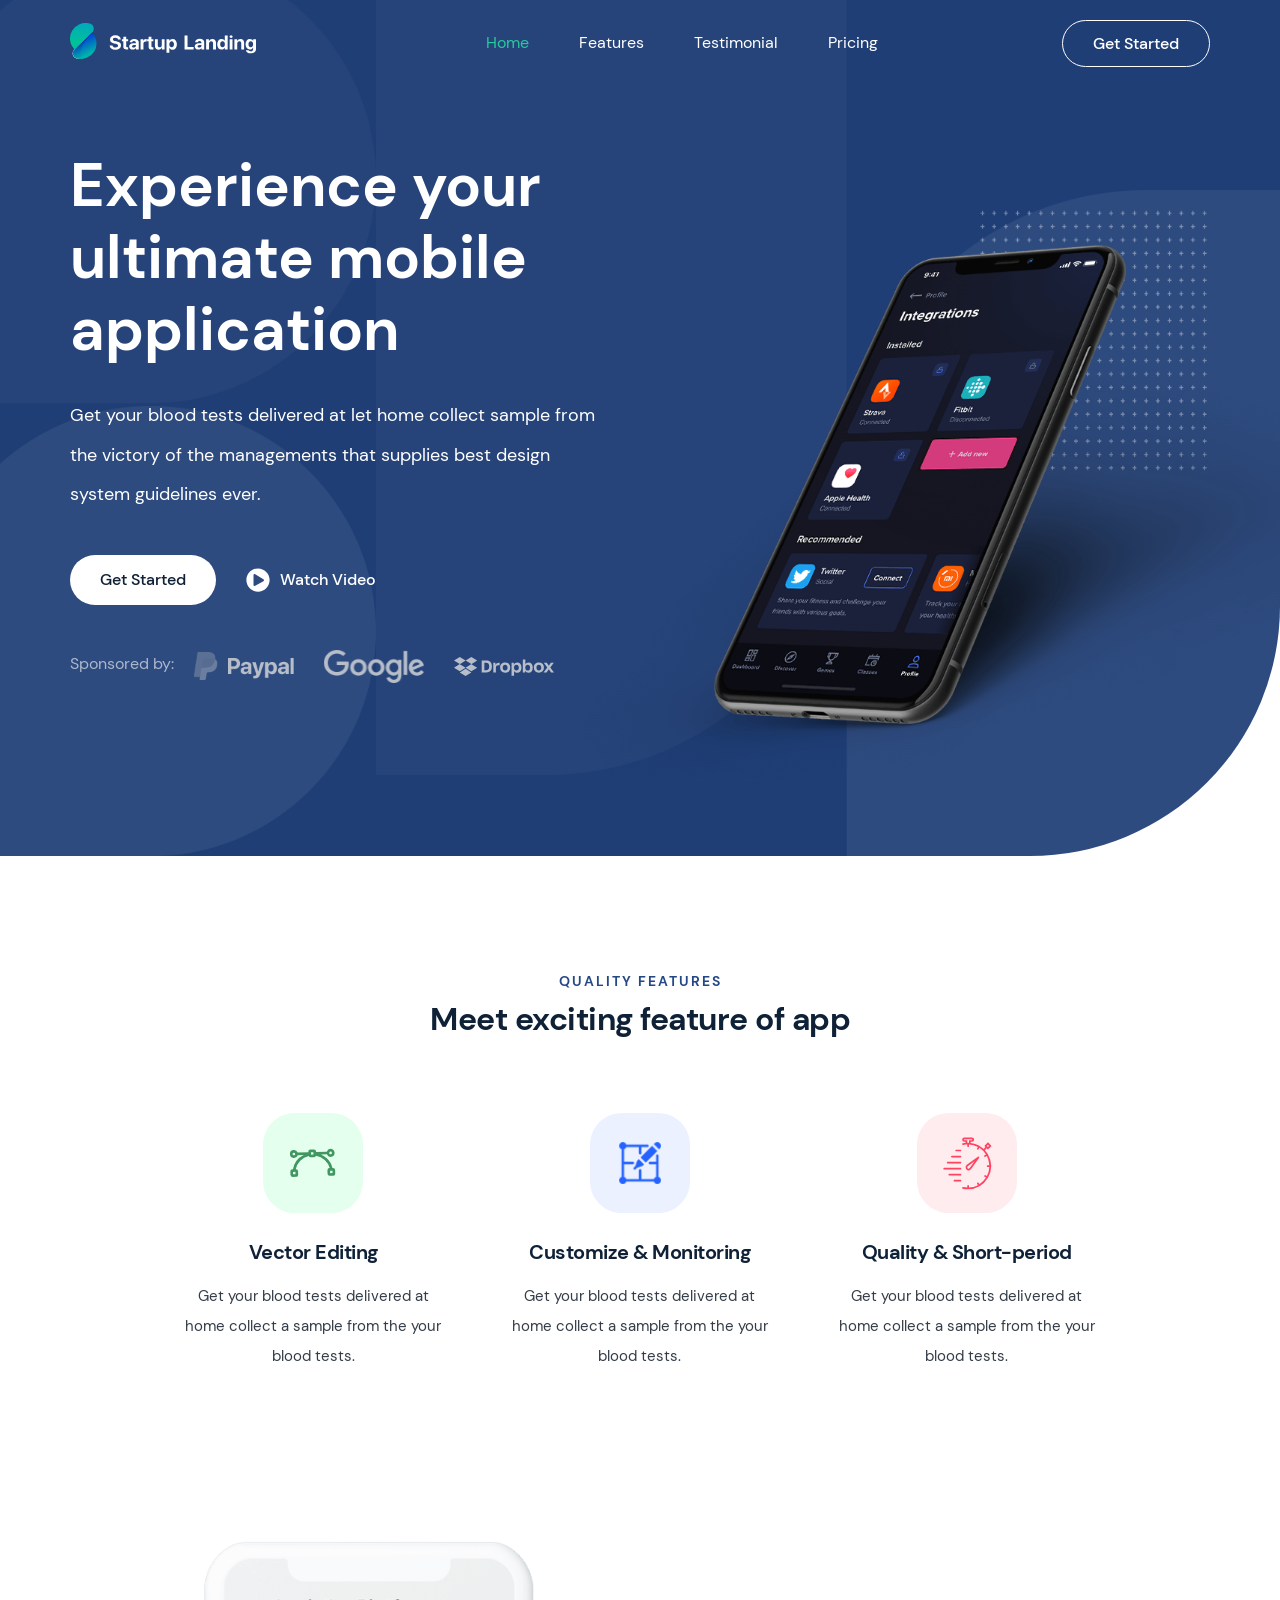
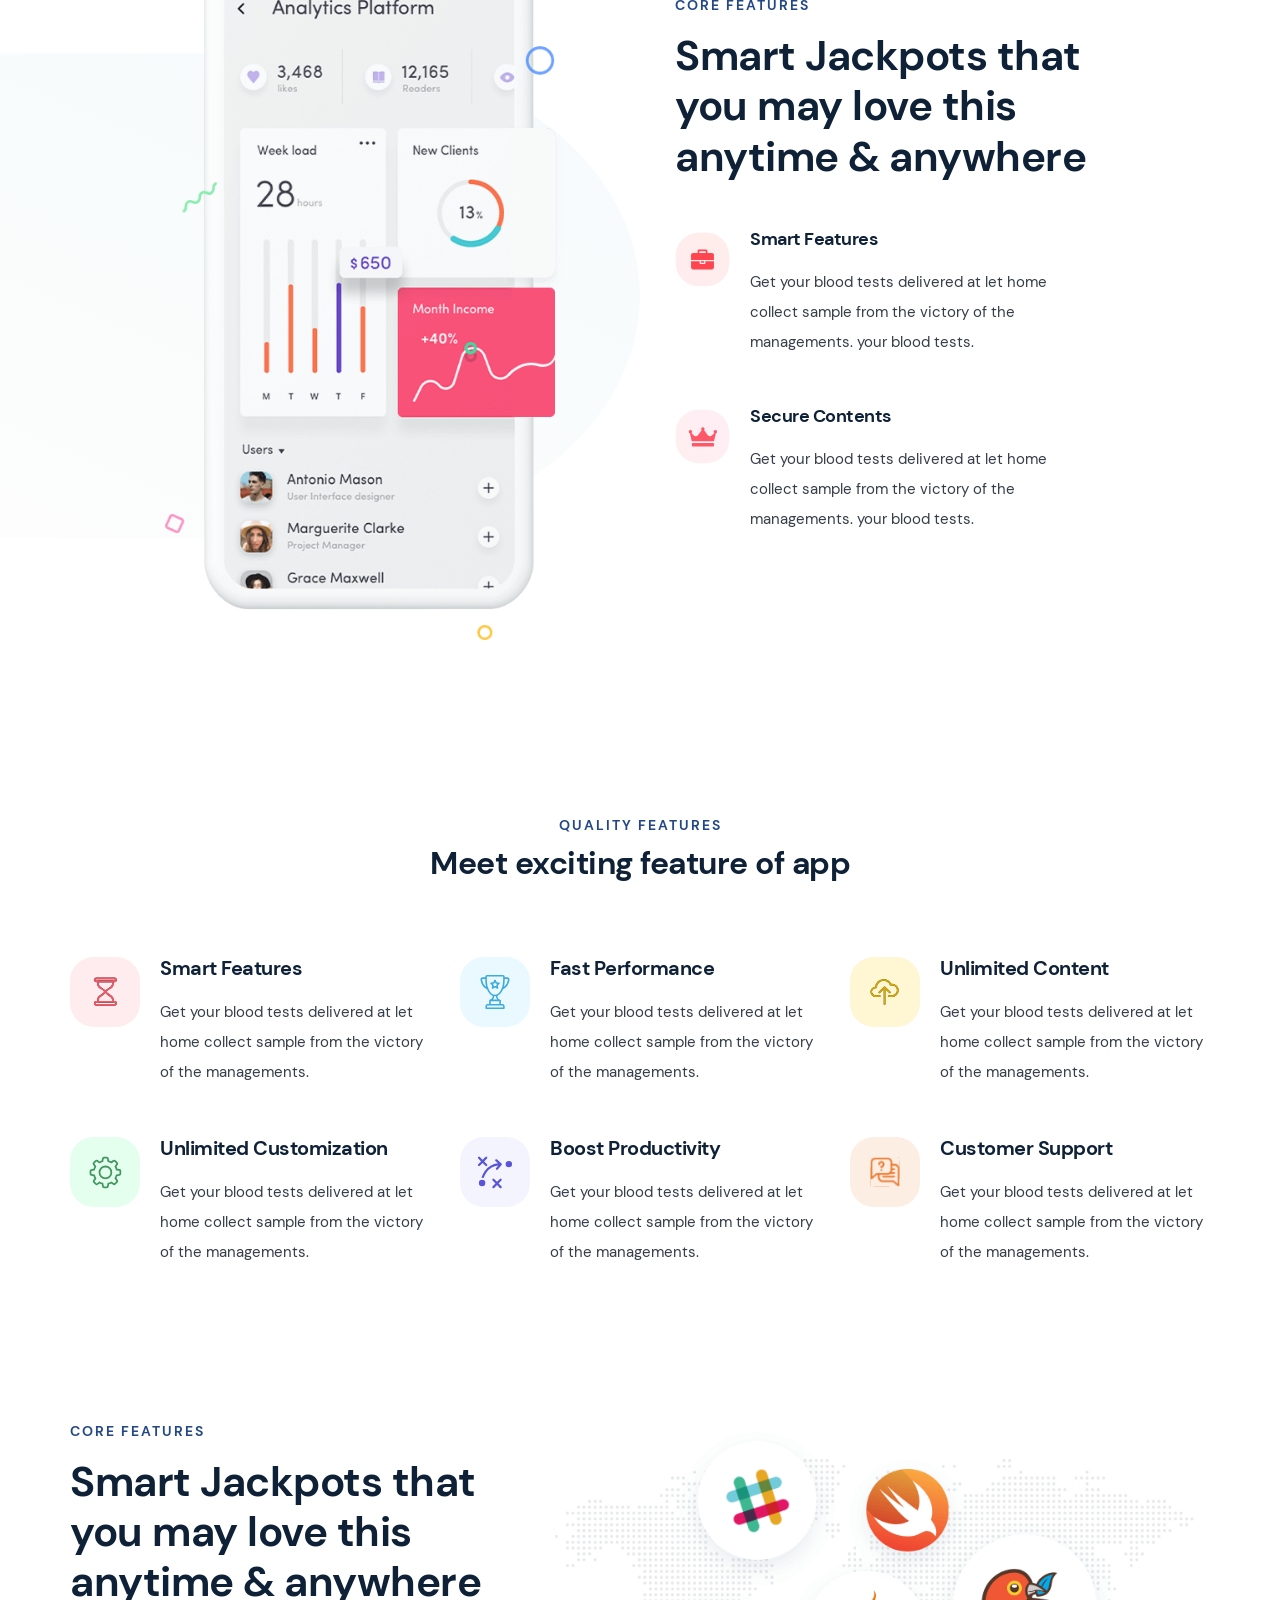
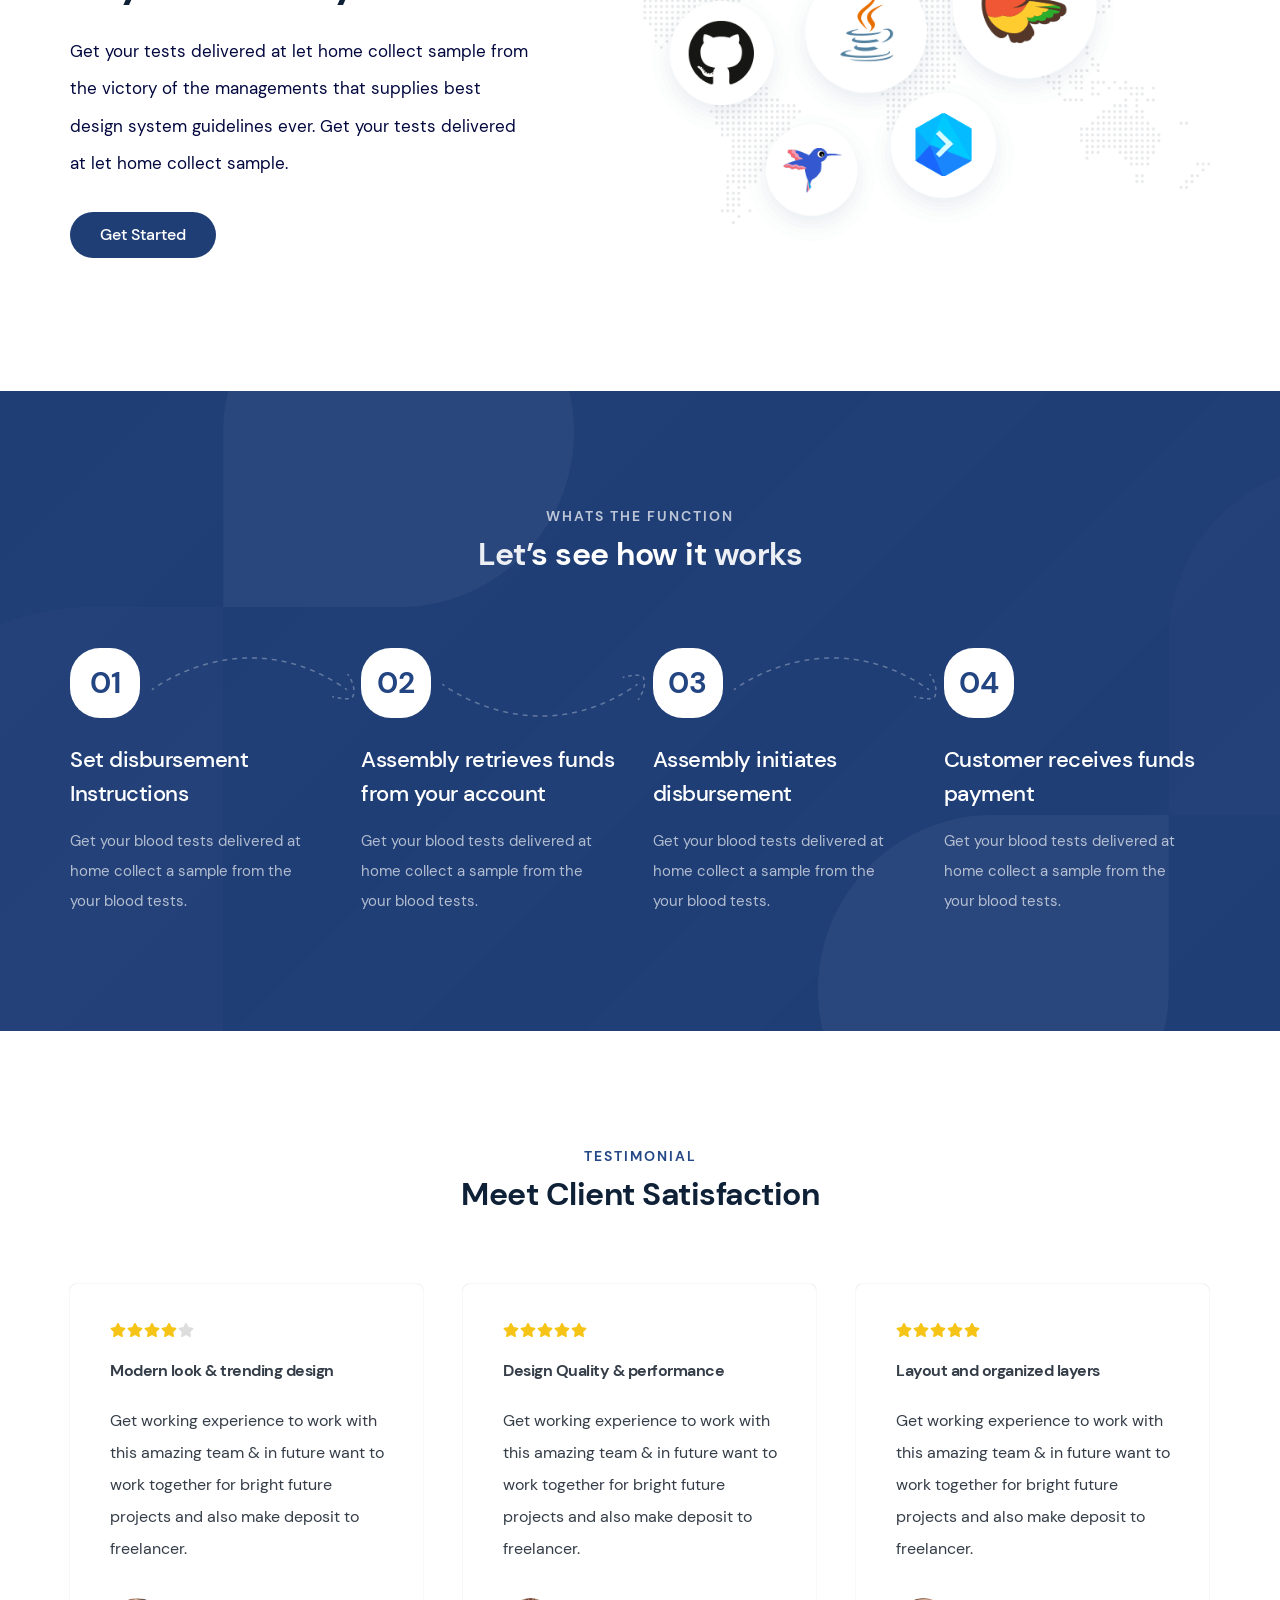
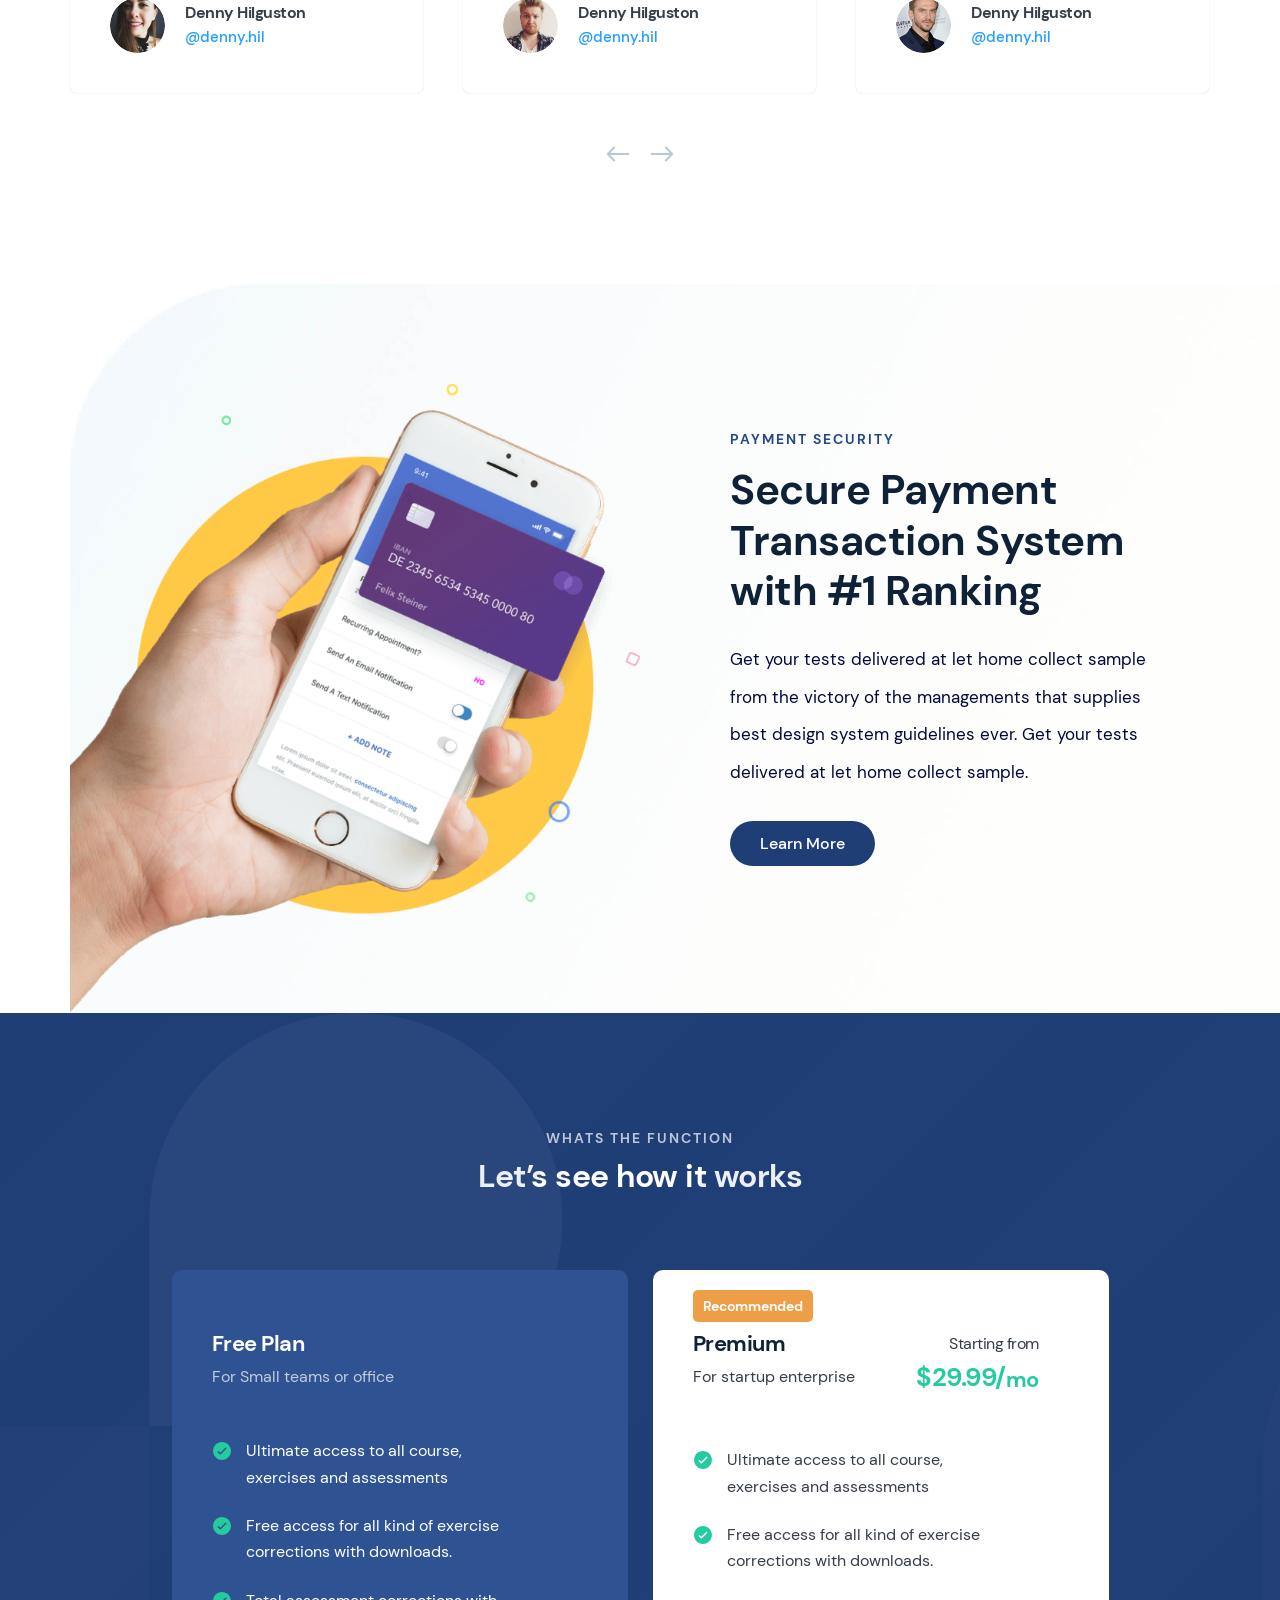
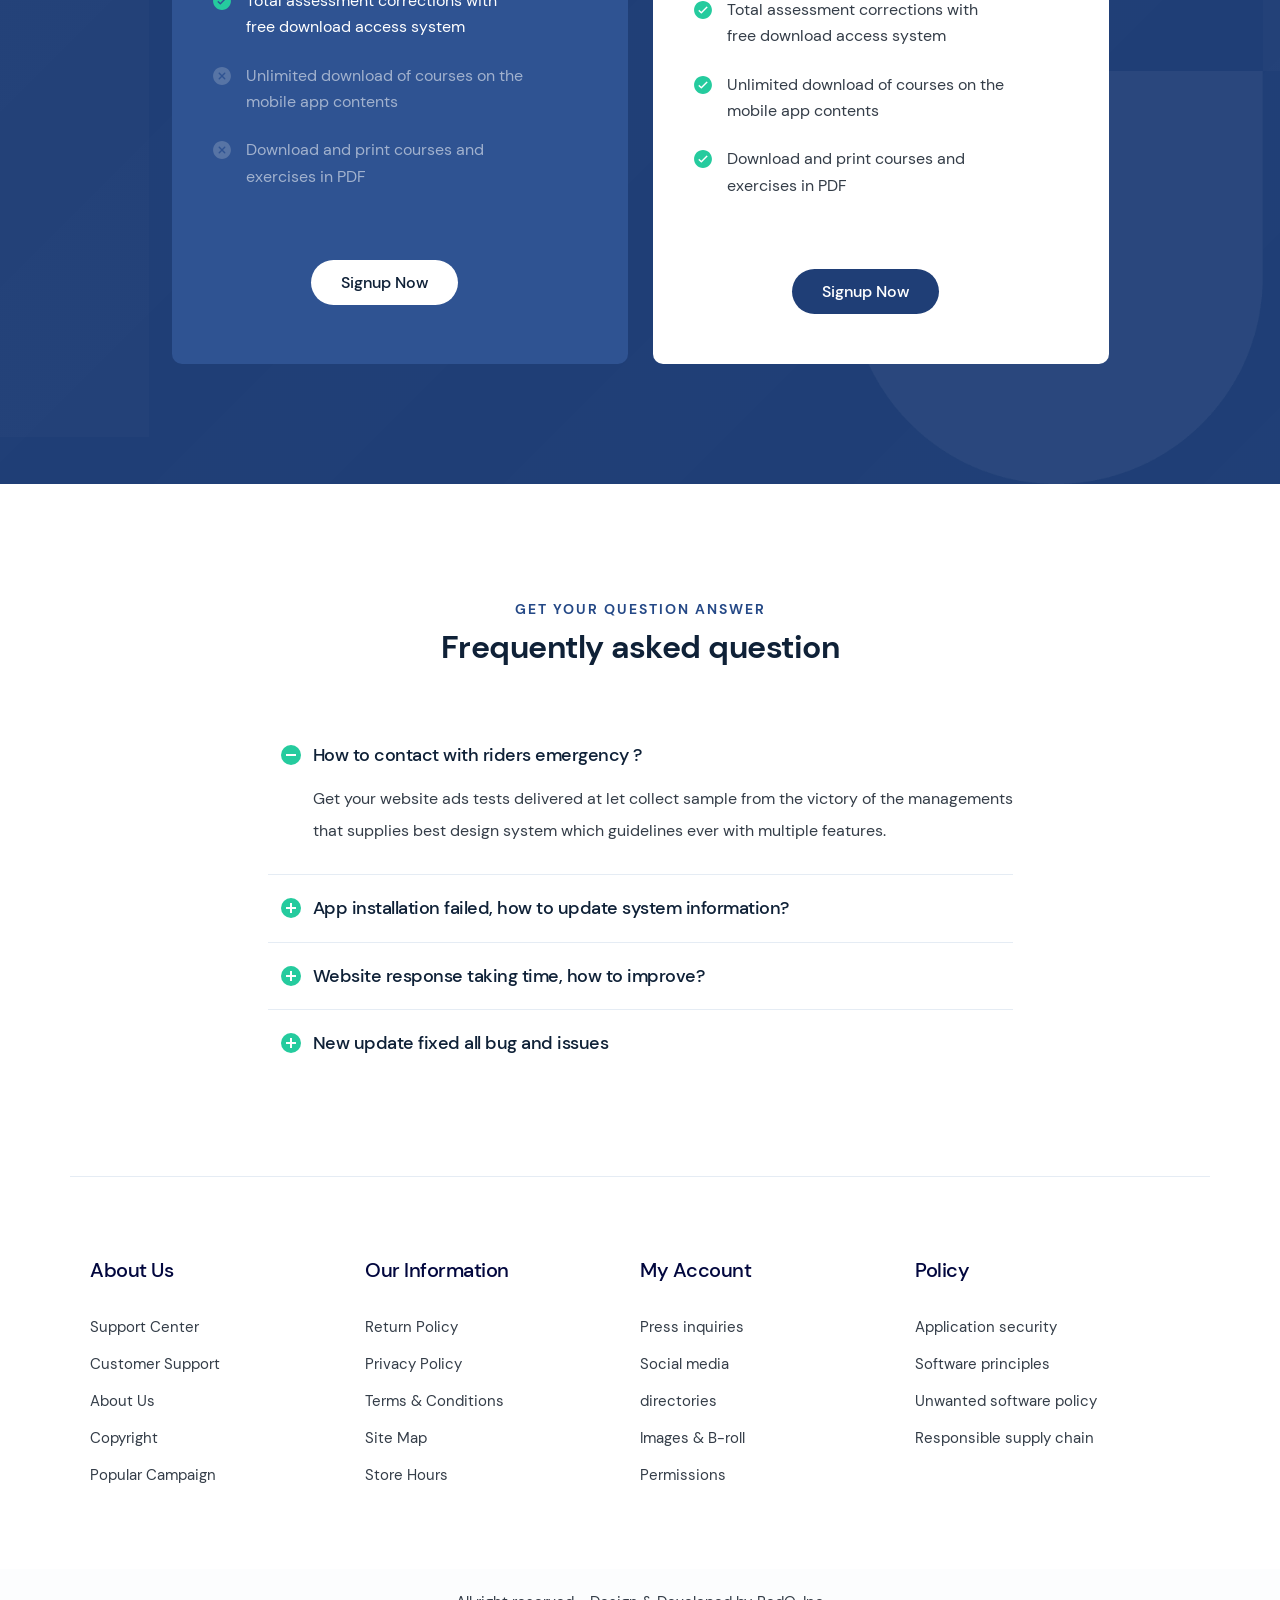
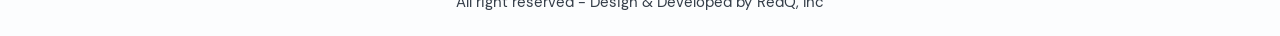
==== index.html @ 569741db "files uploaded💐" ====
<!DOCTYPE html>
<html lang="en-US">
  <head>
    <meta name="viewport" content="width=device-width" />
    <meta charset="utf-8" />
    <title>Startup App Modern Landing</title>
    <meta
      name="description"
      content="Collection of free top of the line startup landing templates built using react/ next js. Free to download, simply edit and deploy! Updated weekly!"
    />
    <meta content="website" />
    <meta name="twitter:card" content="summary" />
    <meta name="twitter:creator" content="Aniket Chopade" />
    <meta name="twitter:title" content="Startup App Modern Landing" />
    <meta
      name="twitter:description"
      content="Collection of free top of the line startup landing templates built using react/ next js. Free to download, simply edit and deploy! Updated weekly!"
    />
    <meta name="next-head-count" content="9" />
    <link
      rel="preload"
      href="_next/static/css/8d6f9279dc506f01c9f0.css"
      as="style"
    />
    <link
      rel="stylesheet"
      href="_next/static/css/8d6f9279dc506f01c9f0.css"
      data-n-g=""
    />
    <noscript data-n-css="true"></noscript>
    <link
      rel="preload"
      href="_next/static/chunks/framework.385ac42a2b2211dfae91.js"
      as="script"
    />
    <link
      rel="preload"
      href="_next/static/chunks/1bfc9850.6936df2776b98e66aea7.js"
      as="script"
    />
    <link
      rel="preload"
      href="_next/static/chunks/95b64a6e.3b44a76d39496e57c91c.js"
      as="script"
    />
    <link
      rel="preload"
      href="_next/static/chunks/commons.01a7a89ef293c636f95a.js"
      as="script"
    />
    <link
      rel="preload"
      href="_next/static/chunks/12.9babf663f343e00695ab.js"
      as="script"
    />
    <link
      rel="preload"
      href="_next/static/chunks/15.c92304dddd427598048b.js"
      as="script"
    />
    <link
      rel="preload"
      href="_next/static/chunks/30cd56ec8b4292fd1d19f6bfd4b67b1689d06305.b9ffb8e95e0ee724ccd3.js"
      as="script"
    />
    <link
      rel="preload"
      href="_next/static/chunks/14.968a97de52f0ecfe7acf.js"
      as="script"
    />
    <link
      rel="preload"
      href="_next/static/chunks/19.5c1907006c42a508a091.js"
      as="script"
    />
    <link
      rel="preload"
      href="_next/static/chunks/18.fe9832c8592664d2aec5.js"
      as="script"
    />
    <link
      rel="preload"
      href="_next/static/chunks/16.d6ca290c3e4f30a58aad.js"
      as="script"
    />
    <link
      rel="preload"
      href="_next/static/chunks/22.87a41d54d13f6dea139f.js"
      as="script"
    />
    <link
      rel="preload"
      href="_next/static/chunks/21.8cc09a61807e6b2741c3.js"
      as="script"
    />
    <link
      rel="preload"
      href="_next/static/chunks/13.771ba04f1007317228a7.js"
      as="script"
    />
    <link
      rel="preload"
      href="_next/static/chunks/20.dd14e060967a6b4c0c36.js"
      as="script"
    />
    <link
      rel="preload"
      href="_next/static/chunks/23.1cc147e19df9709f5b77.js"
      as="script"
    />
    <link
      rel="preload"
      href="_next/static/chunks/05d954cf.1537cb3e97df759222f6.js"
      as="script"
    />
    <link
      rel="preload"
      href="_next/static/chunks/17.8cd9bfdca5dd0d718686.js"
      as="script"
    />
    <link
      rel="preload"
      href="_next/static/chunks/main-da89763e4316d7c92e18.js"
      as="script"
    />
    <link
      rel="preload"
      href="_next/static/chunks/webpack-6127f4676d5d489c949a.js"
      as="script"
    />
    <link
      rel="preload"
      href="_next/static/chunks/framework.385ac42a2b2211dfae91.js"
      as="script"
    />
    <link
      rel="preload"
      href="_next/static/chunks/commons.01a7a89ef293c636f95a.js"
      as="script"
    />
    <link
      rel="preload"
      href="_next/static/chunks/pages/_app-a258778acb3f5992b64a.js"
      as="script"
    />
    <link
      rel="preload"
      href="_next/static/chunks/pages/index-e1f3f4dd7ffe3c60604a.js"
      as="script"
    />
  </head>
  <body>
    <script>
      (function () {
        try {
          var mode = localStorage.getItem("theme-ui-color-mode");
          if (!mode) return;
          document.body.classList.add("theme-ui-" + mode);
        } catch (e) {}
      })();
    </script>
    <div id="__next">
      <style data-emotion-css="12oi3q7">
        body {
          --theme-ui-colors-text: var(--theme-ui-colors-text, #343d48);
          --theme-ui-colors-text_secondary: var(
            --theme-ui-colors-text_secondary,
            #02073e
          );
          --theme-ui-colors-heading: var(--theme-ui-colors-heading, #244886);
          --theme-ui-colors-heading_secondary: var(
            --theme-ui-colors-heading_secondary,
            #0f2137
          );
          --theme-ui-colors-background: var(
            --theme-ui-colors-background,
            #ffffff
          );
          --theme-ui-colors-background_secondary: var(
            --theme-ui-colors-background_secondary,
            #f9fbfd
          );
          --theme-ui-colors-border_color: var(
            --theme-ui-colors-border_color,
            #e5ecf4
          );
          --theme-ui-colors-primary: var(--theme-ui-colors-primary, #1f3e76);
          --theme-ui-colors-secondary: var(
            --theme-ui-colors-secondary,
            #25cb9e
          );
          --theme-ui-colors-muted: var(--theme-ui-colors-muted, #7b8188);
          --theme-ui-colors-accent: var(--theme-ui-colors-accent, #609);
          --theme-ui-colors-yellow: var(--theme-ui-colors-yellow, #f6c416);
          color: var(--theme-ui-colors-text, #343d48);
          background-color: var(--theme-ui-colors-background, #ffffff);
        }
        body.theme-ui-dark {
          --theme-ui-colors-text: var(--theme-ui-colors-modes-dark-text, #fff);
          --theme-ui-colors-background: var(
            --theme-ui-colors-modes-dark-background,
            #000
          );
          --theme-ui-colors-primary: var(
            --theme-ui-colors-modes-dark-primary,
            #0cf
          );
          --theme-ui-colors-secondary: var(
            --theme-ui-colors-modes-dark-secondary,
            #09c
          );
          --theme-ui-colors-muted: var(
            --theme-ui-colors-modes-dark-muted,
            #111
          );
        }</style
      ><style data-emotion-css="woya0s">
        * {
          box-sizing: border-box;
        }
        body {
          margin: 0;
          font-family: "DM Sans", sans-serif;
          line-height: 1.8;
          font-weight: normal;
          -webkit-font-smoothing: antialiased;
        }
        body .modal-video-close-btn {
          cursor: pointer;
          top: -25px;
          right: -25px;
          width: 25px;
          height: 25px;
        }
        body .modal-video-movie-wrap {
          margin: 30px;
          width: auto;
        }
      </style>
      <div class="sticky-outer-wrapper">
        <div
          class="sticky-inner-wrapper"
          style="position: relative; top: 0px; z-index: 1001"
        >
          <style data-emotion-css="1s25d3h animation-1fhz2lg">
            .css-1s25d3h {
              color: white;
              font-weight: normal;
              padding-top: 20px;
              padding-bottom: 20px;
              width: 100%;
              position: absolute;
              top: 0;
              left: 0;
              background-color: transparent;
              -webkit-transition: all 0.5s ease;
              transition: all 0.5s ease;
              -webkit-animation: animation-1fhz2lg 0.4s ease;
              animation: animation-1fhz2lg 0.4s ease;
            }
            .css-1s25d3h .donate__btn {
              -webkit-flex-shrink: 0;
              -ms-flex-negative: 0;
              flex-shrink: 0;
              margin-right: 15px;
              margin-left: auto;
            }
            @media screen and (min-width: 480px) {
              .css-1s25d3h .donate__btn {
                margin-right: 20px;
              }
            }
            @media screen and (min-width: 1024px) {
              .css-1s25d3h .donate__btn {
                margin-right: 0;
                margin-left: 0;
              }
            }
            .css-1s25d3h.sticky {
              position: fixed;
              background-color: var(--theme-ui-colors-background, #ffffff);
              color: #000000;
              box-shadow: 0 1px 2px rgba(0, 0, 0, 0.06);
              padding-top: 15px;
              padding-bottom: 15px;
            }
            .css-1s25d3h.sticky nev > a {
              color: var(--theme-ui-colors-text, #343d48);
            }
            .css-1s25d3h.sticky .donate__btn {
              border-color: var(--theme-ui-colors-primary, #1f3e76);
              color: var(--theme-ui-colors-primary, #1f3e76);
            }
            .css-1s25d3h.sticky .donate__btn:hover {
              box-shadow: rgba(31, 62, 118, 0.57) 0px 9px 20px -5px;
              background-color: var(--theme-ui-colors-primary, #1f3e76);
              color: white;
            }
            @-webkit-keyframes animation-1fhz2lg {
              from {
                position: fixed;
                opacity: 1;
              }
              to {
                position: absolute;
                opacity: 1;
                -webkit-transition: all 0.4s ease;
                transition: all 0.4s ease;
              }
            }
            @keyframes animation-1fhz2lg {
              from {
                position: fixed;
                opacity: 1;
              }
              to {
                position: absolute;
                opacity: 1;
                -webkit-transition: all 0.4s ease;
                transition: all 0.4s ease;
              }
            }
          </style>
          <header class="unSticky css-1s25d3h" id="header">
            <style data-emotion-css="1lekzkb">
              .css-1lekzkb {
                display: -webkit-box;
                display: -webkit-flex;
                display: -ms-flexbox;
                display: flex;
                -webkit-align-items: center;
                -webkit-box-align: center;
                -ms-flex-align: center;
                align-items: center;
                -webkit-box-pack: justify;
                -webkit-justify-content: space-between;
                -ms-flex-pack: justify;
                justify-content: space-between;
              }</style
            ><style data-emotion-css="12snug5">
              .css-12snug5 {
                box-sizing: border-box;
                margin: 0;
                min-width: 0;
                width: 100%;
                max-width: container;
                margin-left: auto;
                margin-right: auto;
                max-width: 100%;
                padding-left: 20px;
                padding-right: 20px;
                display: -webkit-box;
                display: -webkit-flex;
                display: -ms-flexbox;
                display: flex;
                -webkit-align-items: center;
                -webkit-box-align: center;
                -ms-flex-align: center;
                align-items: center;
                -webkit-box-pack: justify;
                -webkit-justify-content: space-between;
                -ms-flex-pack: justify;
                justify-content: space-between;
              }
              @media screen and (min-width: 480px) {
                .css-12snug5 {
                  padding-left: 30px;
                  padding-right: 30px;
                }
              }
              @media screen and (min-width: 768px) {
                .css-12snug5 {
                  max-width: 780px;
                }
              }
              @media screen and (min-width: 1024px) {
                .css-12snug5 {
                  max-width: 1020px;
                }
              }
              @media screen and (min-width: 1220px) {
                .css-12snug5 {
                  max-width: 1200px;
                }
              }
              @media screen and (min-width: 1620px) {
                .css-12snug5 {
                  max-width: 1310px;
                }
              }
            </style>
            <div class="css-12snug5">
              <style data-emotion-css="ze8htl">
                .css-ze8htl {
                  padding-right: 30px;
                  margin-bottom: 5px;
                  display: -webkit-box;
                  display: -webkit-flex;
                  display: -ms-flexbox;
                  display: flex;
                  cursor: pointer;
                  margin-right: 15px;
                }</style
              ><style data-emotion-css="kvmw79">
                .css-kvmw79 {
                  box-sizing: border-box;
                  margin: 0;
                  min-width: 0;
                  padding-right: 30px;
                  margin-bottom: 5px;
                  display: -webkit-box;
                  display: -webkit-flex;
                  display: -ms-flexbox;
                  display: flex;
                  cursor: pointer;
                  margin-right: 15px;
                }</style
              ><a class="css-kvmw79" href="index.html"
                ><style data-emotion-css="9taffg">
                  .css-9taffg {
                    box-sizing: border-box;
                    margin: 0;
                    min-width: 0;
                    max-width: 100%;
                    height: auto;
                  }</style
                ><img
                  src="[data-uri]"
                  alt="startup landing logo"
                  width="186"
                  height="37"
                  class="css-9taffg" /></a
              ><style data-emotion-css="199rhio">
                .css-199rhio {
                  margin-left: auto;
                  margin-right: auto;
                  display: none;
                }
                @media screen and (min-width: 1024px) {
                  .css-199rhio {
                    display: block;
                  }
                }
                .css-199rhio a {
                  font-size: 16px;
                  font-weight: 400;
                  padding-left: 25px;
                  padding-right: 25px;
                  cursor: pointer;
                  line-height: 1.2;
                }
                .css-199rhio a.active {
                  color: var(--theme-ui-colors-secondary, #25cb9e);
                }</style
              ><style data-emotion-css="10dy81c">
                .css-10dy81c {
                  box-sizing: border-box;
                  margin: 0;
                  min-width: 0;
                  display: -webkit-box;
                  display: -webkit-flex;
                  display: -ms-flexbox;
                  display: flex;
                  margin-left: auto;
                  margin-right: auto;
                  display: none;
                }
                @media screen and (min-width: 1024px) {
                  .css-10dy81c {
                    display: block;
                  }
                }
                .css-10dy81c a {
                  font-size: 16px;
                  font-weight: 400;
                  padding-left: 25px;
                  padding-right: 25px;
                  cursor: pointer;
                  line-height: 1.2;
                }
                .css-10dy81c a.active {
                  color: var(--theme-ui-colors-secondary, #25cb9e);
                }
              </style>
              <nav class="css-10dy81c">
                <a>Home</a><a>Features</a><a>Testimonial</a><a>Pricing</a>
              </nav>
              <style data-emotion-css="d7q6ja">
                .css-d7q6ja {
                  box-sizing: border-box;
                  margin: 0;
                  min-width: 0;
                  -webkit-appearance: none;
                  -moz-appearance: none;
                  appearance: none;
                  display: inline-block;
                  text-align: center;
                  line-height: inherit;
                  -webkit-text-decoration: none;
                  text-decoration: none;
                  font-size: inherit;
                  padding-left: 15px;
                  padding-right: 15px;
                  padding-top: 10px;
                  padding-bottom: 10px;
                  color: white;
                  background-color: var(--theme-ui-colors-primary, #1f3e76);
                  border: 0;
                  border-radius: 4px;
                  border-radius: 45px;
                  font-size: 14px;
                  -webkit-letter-spacings: -0.5px;
                  -moz-letter-spacings: -0.5px;
                  -ms-letter-spacings: -0.5px;
                  letter-spacings: -0.5px;
                  padding: 11px 20px 10px;
                  font-family: "DM Sans", sans-serif;
                  cursor: pointer;
                  line-height: 1.2;
                  -webkit-transition: all 0.25s;
                  transition: all 0.25s;
                  font-weight: 500;
                  border: 1.5px solid white;
                  background-color: transparent;
                  color: white;
                }
                @media screen and (min-width: 480px) {
                  .css-d7q6ja {
                    font-size: 15px;
                  }
                }
                @media screen and (min-width: 1024px) {
                  .css-d7q6ja {
                    font-size: 16px;
                    -webkit-letter-spacings: -0.15px;
                    -moz-letter-spacings: -0.15px;
                    -ms-letter-spacings: -0.15px;
                    letter-spacings: -0.15px;
                    padding: 13px 30px;
                  }
                }
                .css-d7q6ja:focus {
                  outline: 0;
                }
                .css-d7q6ja:hover {
                  background-color: white;
                  color: var(--theme-ui-colors-heading_secondary, #0f2137);
                }</style
              ><button class="donate__btn css-d7q6ja" aria-label="Get Started">
                Get Started</button
              ><style data-emotion-css="vurnku">
                .css-vurnku {
                  box-sizing: border-box;
                  margin: 0;
                  min-width: 0;
                }
              </style>
              <div
                class="drawer__handler css-vurnku"
                style="display: inline-block"
              >
                <style data-emotion-css="1pve9f4">
                  .css-1pve9f4 {
                    box-sizing: border-box;
                    margin: 0;
                    min-width: 0;
                    display: -webkit-box;
                    display: -webkit-flex;
                    display: -ms-flexbox;
                    display: flex;
                    -webkit-align-items: center;
                    -webkit-box-align: center;
                    -ms-flex-align: center;
                    align-items: center;
                    -webkit-box-pack: center;
                    -webkit-justify-content: center;
                    -ms-flex-pack: center;
                    justify-content: center;
                    -webkit-flex-shrink: 0;
                    -ms-flex-negative: 0;
                    flex-shrink: 0;
                    width: 26px;
                    cursor: pointer;
                  }
                  @media screen and (min-width: 1024px) {
                    .css-1pve9f4 {
                      display: none;
                    }
                  }
                </style>
                <div class="css-1pve9f4">
                  <svg
                    stroke="currentColor"
                    fill="currentColor"
                    stroke-width="0"
                    viewBox="0 0 512 512"
                    height="26px"
                    width="26px"
                    xmlns="http://www.w3.org/2000/svg"
                  >
                    <path
                      d="M64 384h384v-42.666H64V384zm0-106.666h384v-42.667H64v42.667zM64 128v42.665h384V128H64z"
                    ></path>
                  </svg>
                </div>
              </div>
            </div>
          </header>
        </div>
      </div>
      <main class="css-0">
        <style data-emotion-css="14sun">
          .css-14sun {
            overflow: hidden;
            background-image: url(_next/static/images/bannerBg-142e5f809f811b7e92ab5f4625b04c68.png);
            background-repeat: no-repeat;
            background-position: top left;
            background-size: cover;
            border-bottom-right-radius: 100px;
            padding-top: 150px;
            padding-bottom: 100px;
            background-color: var(--theme-ui-colors-primary, #1f3e76);
          }
          @media screen and (min-width: 480px) {
            .css-14sun {
              overflow: initial;
              border-bottom-right-radius: 150px;
            }
          }
          @media screen and (min-width: 768px) {
            .css-14sun {
              overflow: hidden;
              padding-bottom: 110px;
            }
          }
          @media screen and (min-width: 1220px) {
            .css-14sun {
              border-bottom-right-radius: 250px;
              padding-bottom: 120px;
            }
          }
          @media screen and (min-width: 1366px) {
            .css-14sun {
              padding-top: 140px;
              padding-bottom: 150px;
            }
          }
          @media screen and (min-width: 1620px) {
            .css-14sun {
              padding-top: 130px;
            }
          }
          .css-14sun container {
            display: -webkit-box;
            display: -webkit-flex;
            display: -ms-flexbox;
            display: flex;
          }
          .css-14sun contentBox {
            width: 100%;
            display: -webkit-box;
            display: -webkit-flex;
            display: -ms-flexbox;
            display: flex;
            -webkit-flex-direction: column;
            -ms-flex-direction: column;
            flex-direction: column;
            -webkit-align-items: flex-start;
            -webkit-box-align: flex-start;
            -ms-flex-align: flex-start;
            align-items: flex-start;
            -webkit-flex-shrink: 0;
            -ms-flex-negative: 0;
            flex-shrink: 0;
            padding-top: 0;
          }
          @media screen and (min-width: 640px) {
            .css-14sun contentBox {
              width: 85%;
            }
          }
          @media screen and (min-width: 768px) {
            .css-14sun contentBox {
              width: 55%;
            }
          }
          @media screen and (min-width: 1024px) {
            .css-14sun contentBox {
              width: 50%;
            }
          }
          @media screen and (min-width: 1220px) {
            .css-14sun contentBox {
              width: 55%;
            }
          }
          @media screen and (min-width: 1366px) {
            .css-14sun contentBox {
              padding-top: 25px;
            }
          }
          @media screen and (min-width: 1620px) {
            .css-14sun contentBox {
              padding-top: 50px;
            }
          }
          .css-14sun imageBox {
            display: none;
            -webkit-box-pack: center;
            -webkit-justify-content: center;
            -ms-flex-pack: center;
            justify-content: center;
            margin-left: 0;
            margin-right: 0;
            margin-top: 0;
            margin-bottom: 0;
            overflow: hidden;
            text-align: right;
            width: 100%;
          }
          @media screen and (min-width: 768px) {
            .css-14sun imageBox {
              display: block;
              margin-left: -110px;
              margin-right: -145px;
              margin-top: 40px;
            }
          }
          @media screen and (min-width: 1024px) {
            .css-14sun imageBox {
              margin-left: -115px;
              margin-right: -160px;
              margin-top: 20px;
              margin-bottom: -45px;
            }
          }
          @media screen and (min-width: 1220px) {
            .css-14sun imageBox {
              margin-left: -150px;
              margin-right: -180px;
              margin-top: 50px;
              margin-bottom: -70px;
            }
          }
          @media screen and (min-width: 1366px) {
            .css-14sun imageBox {
              margin-left: -210px;
              margin-right: -220px;
              margin-top: 0;
            }
          }
          @media screen and (min-width: 1620px) {
            .css-14sun imageBox {
              margin-left: -270px;
              margin-right: -290px;
              margin-bottom: -115px;
            }
          }
        </style>
        <section id="home" class="css-14sun">
          <style data-emotion-css="k008qs">
            .css-k008qs {
              display: -webkit-box;
              display: -webkit-flex;
              display: -ms-flexbox;
              display: flex;
            }</style
          ><style data-emotion-css="j3b8xb">
            .css-j3b8xb {
              box-sizing: border-box;
              margin: 0;
              min-width: 0;
              width: 100%;
              max-width: container;
              margin-left: auto;
              margin-right: auto;
              max-width: 100%;
              padding-left: 20px;
              padding-right: 20px;
              display: -webkit-box;
              display: -webkit-flex;
              display: -ms-flexbox;
              display: flex;
            }
            @media screen and (min-width: 480px) {
              .css-j3b8xb {
                padding-left: 30px;
                padding-right: 30px;
              }
            }
            @media screen and (min-width: 768px) {
              .css-j3b8xb {
                max-width: 780px;
              }
            }
            @media screen and (min-width: 1024px) {
              .css-j3b8xb {
                max-width: 1020px;
              }
            }
            @media screen and (min-width: 1220px) {
              .css-j3b8xb {
                max-width: 1200px;
              }
            }
            @media screen and (min-width: 1620px) {
              .css-j3b8xb {
                max-width: 1310px;
              }
            }
          </style>
          <div class="css-j3b8xb">
            <style data-emotion-css="9880cl">
              .css-9880cl {
                width: 100%;
                display: -webkit-box;
                display: -webkit-flex;
                display: -ms-flexbox;
                display: flex;
                -webkit-flex-direction: column;
                -ms-flex-direction: column;
                flex-direction: column;
                -webkit-align-items: flex-start;
                -webkit-box-align: flex-start;
                -ms-flex-align: flex-start;
                align-items: flex-start;
                -webkit-flex-shrink: 0;
                -ms-flex-negative: 0;
                flex-shrink: 0;
                padding-top: 0;
              }
              @media screen and (min-width: 640px) {
                .css-9880cl {
                  width: 85%;
                }
              }
              @media screen and (min-width: 768px) {
                .css-9880cl {
                  width: 55%;
                }
              }
              @media screen and (min-width: 1024px) {
                .css-9880cl {
                  width: 50%;
                }
              }
              @media screen and (min-width: 1220px) {
                .css-9880cl {
                  width: 55%;
                }
              }
              @media screen and (min-width: 1366px) {
                .css-9880cl {
                  padding-top: 25px;
                }
              }
              @media screen and (min-width: 1620px) {
                .css-9880cl {
                  padding-top: 50px;
                }
              }</style
            ><style data-emotion-css="dbjgzi">
              .css-dbjgzi {
                box-sizing: border-box;
                margin: 0;
                min-width: 0;
                width: 100%;
                display: -webkit-box;
                display: -webkit-flex;
                display: -ms-flexbox;
                display: flex;
                -webkit-flex-direction: column;
                -ms-flex-direction: column;
                flex-direction: column;
                -webkit-align-items: flex-start;
                -webkit-box-align: flex-start;
                -ms-flex-align: flex-start;
                align-items: flex-start;
                -webkit-flex-shrink: 0;
                -ms-flex-negative: 0;
                flex-shrink: 0;
                padding-top: 0;
              }
              @media screen and (min-width: 640px) {
                .css-dbjgzi {
                  width: 85%;
                }
              }
              @media screen and (min-width: 768px) {
                .css-dbjgzi {
                  width: 55%;
                }
              }
              @media screen and (min-width: 1024px) {
                .css-dbjgzi {
                  width: 50%;
                }
              }
              @media screen and (min-width: 1220px) {
                .css-dbjgzi {
                  width: 55%;
                }
              }
              @media screen and (min-width: 1366px) {
                .css-dbjgzi {
                  padding-top: 25px;
                }
              }
              @media screen and (min-width: 1620px) {
                .css-dbjgzi {
                  padding-top: 50px;
                }
              }
            </style>
            <div class="css-dbjgzi">
              <style data-emotion-css="123hqa7">
                .css-123hqa7 {
                  box-sizing: border-box;
                  margin: 0;
                  min-width: 0;
                  font-family: "DM Sans", sans-serif;
                  font-weight: 500;
                  line-height: 1.5;
                  color: white;
                  font-size: 40px;
                  line-height: 1.2;
                  font-weight: 700;
                  margin-bottom: 25px;
                }
                @media screen and (min-width: 480px) {
                  .css-123hqa7 {
                    font-size: 52px;
                  }
                }
                @media screen and (min-width: 640px) {
                  .css-123hqa7 {
                    font-size: 60px;
                  }
                }
                @media screen and (min-width: 768px) {
                  .css-123hqa7 {
                    font-size: 48px;
                  }
                }
                @media screen and (min-width: 1024px) {
                  .css-123hqa7 {
                    font-size: 52px;
                    margin-bottom: 30px;
                  }
                }
                @media screen and (min-width: 1220px) {
                  .css-123hqa7 {
                    font-size: 60px;
                  }
                }
                @media screen and (min-width: 1366px) {
                  .css-123hqa7 {
                    font-size: 66px;
                  }
                }
                @media screen and (min-width: 1620px) {
                  .css-123hqa7 {
                    font-size: 78px;
                  }
                }
              </style>
              <h1 class="css-123hqa7">
                Experience your ultimate mobile application
              </h1>
              <style data-emotion-css="12q4tuh">
                .css-12q4tuh {
                  box-sizing: border-box;
                  margin: 0;
                  min-width: 0;
                  color: white;
                  font-size: 16px;
                  line-height: 2;
                  font-weight: normal;
                  padding-right: 0;
                  margin-bottom: 35px;
                }
                @media screen and (min-width: 480px) {
                  .css-12q4tuh {
                    font-size: 18px;
                  }
                }
                @media screen and (min-width: 640px) {
                  .css-12q4tuh {
                    font-size: 20px;
                  }
                }
                @media screen and (min-width: 768px) {
                  .css-12q4tuh {
                    font-size: 17px;
                  }
                }
                @media screen and (min-width: 1024px) {
                  .css-12q4tuh {
                    line-height: 2.2;
                    margin-bottom: 40px;
                  }
                }
                @media screen and (min-width: 1220px) {
                  .css-12q4tuh {
                    font-size: 18px;
                    padding-right: 100px;
                  }
                }
                @media screen and (min-width: 1366px) {
                  .css-12q4tuh {
                    font-size: 19px;
                  }
                }
                @media screen and (min-width: 1620px) {
                  .css-12q4tuh {
                    font-size: 20px;
                    padding-right: 125px;
                    margin-bottom: 50px;
                  }
                }
              </style>
              <p class="css-12q4tuh">
                Get your blood tests delivered at let home collect sample from
                the victory of the managements that supplies best design system
                guidelines ever.
              </p>
              <style data-emotion-css="4cffwv">
                .css-4cffwv {
                  box-sizing: border-box;
                  margin: 0;
                  min-width: 0;
                  display: -webkit-box;
                  display: -webkit-flex;
                  display: -ms-flexbox;
                  display: flex;
                }
              </style>
              <div class="css-4cffwv">
                <style data-emotion-css="1vlmqho">
                  .css-1vlmqho {
                    box-sizing: border-box;
                    margin: 0;
                    min-width: 0;
                    -webkit-appearance: none;
                    -moz-appearance: none;
                    appearance: none;
                    display: inline-block;
                    text-align: center;
                    line-height: inherit;
                    -webkit-text-decoration: none;
                    text-decoration: none;
                    font-size: inherit;
                    padding-left: 15px;
                    padding-right: 15px;
                    padding-top: 10px;
                    padding-bottom: 10px;
                    color: white;
                    background-color: var(--theme-ui-colors-primary, #1f3e76);
                    border: 0;
                    border-radius: 4px;
                    border-radius: 45px;
                    font-size: 14px;
                    -webkit-letter-spacings: -0.5px;
                    -moz-letter-spacings: -0.5px;
                    -ms-letter-spacings: -0.5px;
                    letter-spacings: -0.5px;
                    padding: 11px 20px 10px;
                    font-family: "DM Sans", sans-serif;
                    cursor: pointer;
                    line-height: 1.2;
                    -webkit-transition: all 0.25s;
                    transition: all 0.25s;
                    font-weight: 500;
                    color: var(--theme-ui-colors-heading_secondary, #0f2137);
                    background-color: white;
                  }
                  @media screen and (min-width: 480px) {
                    .css-1vlmqho {
                      font-size: 15px;
                    }
                  }
                  @media screen and (min-width: 1024px) {
                    .css-1vlmqho {
                      font-size: 16px;
                      -webkit-letter-spacings: -0.15px;
                      -moz-letter-spacings: -0.15px;
                      -ms-letter-spacings: -0.15px;
                      letter-spacings: -0.15px;
                      padding: 13px 30px;
                    }
                  }
                  .css-1vlmqho:focus {
                    outline: 0;
                  }
                  .css-1vlmqho:hover {
                    box-shadow: rgba(0, 0, 0, 0.5) 0px 12px 24px -10px;
                  }</style
                ><button aria-label="Get Started" class="css-1vlmqho">
                  Get Started</button
                ><style data-emotion-css="1qh14v6">
                  .css-1qh14v6 {
                    box-sizing: border-box;
                    margin: 0;
                    min-width: 0;
                    -webkit-appearance: none;
                    -moz-appearance: none;
                    appearance: none;
                    display: inline-block;
                    text-align: center;
                    line-height: inherit;
                    -webkit-text-decoration: none;
                    text-decoration: none;
                    font-size: inherit;
                    padding-left: 15px;
                    padding-right: 15px;
                    padding-top: 10px;
                    padding-bottom: 10px;
                    color: white;
                    background-color: var(--theme-ui-colors-primary, #1f3e76);
                    border: 0;
                    border-radius: 4px;
                    border-radius: 45px;
                    font-size: 14px;
                    -webkit-letter-spacings: -0.5px;
                    -moz-letter-spacings: -0.5px;
                    -ms-letter-spacings: -0.5px;
                    letter-spacings: -0.5px;
                    padding: 11px 20px 10px;
                    font-family: "DM Sans", sans-serif;
                    cursor: pointer;
                    line-height: 1.2;
                    -webkit-transition: all 0.25s;
                    transition: all 0.25s;
                    font-weight: 500;
                    background-color: transparent;
                    color: white;
                    display: -webkit-box;
                    display: -webkit-flex;
                    display: -ms-flexbox;
                    display: flex;
                    -webkit-align-items: center;
                    -webkit-box-align: center;
                    -ms-flex-align: center;
                    align-items: center;
                  }
                  @media screen and (min-width: 480px) {
                    .css-1qh14v6 {
                      font-size: 15px;
                    }
                  }
                  @media screen and (min-width: 1024px) {
                    .css-1qh14v6 {
                      font-size: 16px;
                      -webkit-letter-spacings: -0.15px;
                      -moz-letter-spacings: -0.15px;
                      -ms-letter-spacings: -0.15px;
                      letter-spacings: -0.15px;
                      padding: 13px 30px;
                    }
                  }
                  .css-1qh14v6:focus {
                    outline: 0;
                  }
                  .css-1qh14v6 svg {
                    font-size: 20px;
                    margin-right: 10px;
                  }
                  @media screen and (min-width: 480px) {
                    .css-1qh14v6 svg {
                      font-size: 24px;
                    }
                  }</style
                ><button aria-label="Watch Video" class="css-1qh14v6">
                  <svg
                    stroke="currentColor"
                    fill="currentColor"
                    stroke-width="0"
                    viewBox="0 0 512 512"
                    height="1em"
                    width="1em"
                    xmlns="http://www.w3.org/2000/svg"
                  >
                    <path
                      d="M256 8C119 8 8 119 8 256s111 248 248 248 248-111 248-248S393 8 256 8zm115.7 272l-176 101c-15.8 8.8-35.7-2.5-35.7-21V152c0-18.4 19.8-29.8 35.7-21l176 107c16.4 9.2 16.4 32.9 0 42z"
                    ></path>
                  </svg>
                  Watch Video
                </button>
              </div>
              <style data-emotion-css="c7r9wu">
                .css-c7r9wu {
                  padding-top: 35px;
                  -webkit-flex-direction: column;
                  -ms-flex-direction: column;
                  flex-direction: column;
                }
                @media screen and (min-width: 640px) {
                  .css-c7r9wu {
                    -webkit-flex-direction: row;
                    -ms-flex-direction: row;
                    flex-direction: row;
                  }
                }
                @media screen and (min-width: 1220px) {
                  .css-c7r9wu {
                    padding-top: 45px;
                  }
                }
                .css-c7r9wu sponsor {
                  display: -webkit-box;
                  display: -webkit-flex;
                  display: -ms-flexbox;
                  display: flex;
                  -webkit-align-items: center;
                  -webkit-box-align: center;
                  -ms-flex-align: center;
                  align-items: center;
                }
                .css-c7r9wu sponsor > a {
                  margin-right: 25px;
                  display: -webkit-box;
                  display: -webkit-flex;
                  display: -ms-flexbox;
                  display: flex;
                }
                @media screen and (min-width: 768px) {
                  .css-c7r9wu sponsor > a {
                    margin-right: 20px;
                  }
                }
                @media screen and (min-width: 1024px) {
                  .css-c7r9wu sponsor > a {
                    margin-right: 30px;
                  }
                }
                .css-c7r9wu sponsor > a:last-of-type {
                  margin-right: 0;
                }</style
              ><style data-emotion-css="errtj0">
                .css-errtj0 {
                  box-sizing: border-box;
                  margin: 0;
                  min-width: 0;
                  display: -webkit-box;
                  display: -webkit-flex;
                  display: -ms-flexbox;
                  display: flex;
                  padding-top: 35px;
                  -webkit-flex-direction: column;
                  -ms-flex-direction: column;
                  flex-direction: column;
                }
                @media screen and (min-width: 640px) {
                  .css-errtj0 {
                    -webkit-flex-direction: row;
                    -ms-flex-direction: row;
                    flex-direction: row;
                  }
                }
                @media screen and (min-width: 1220px) {
                  .css-errtj0 {
                    padding-top: 45px;
                  }
                }
                .css-errtj0 sponsor {
                  display: -webkit-box;
                  display: -webkit-flex;
                  display: -ms-flexbox;
                  display: flex;
                  -webkit-align-items: center;
                  -webkit-box-align: center;
                  -ms-flex-align: center;
                  align-items: center;
                }
                .css-errtj0 sponsor > a {
                  margin-right: 25px;
                  display: -webkit-box;
                  display: -webkit-flex;
                  display: -ms-flexbox;
                  display: flex;
                }
                @media screen and (min-width: 768px) {
                  .css-errtj0 sponsor > a {
                    margin-right: 20px;
                  }
                }
                @media screen and (min-width: 1024px) {
                  .css-errtj0 sponsor > a {
                    margin-right: 30px;
                  }
                }
                .css-errtj0 sponsor > a:last-of-type {
                  margin-right: 0;
                }
              </style>
              <div class="css-errtj0">
                <style data-emotion-css="1uo9d0h">
                  .css-1uo9d0h {
                    color: white;
                    font-size: 15px;
                    opacity: 0.6;
                    padding-right: 20px;
                    -webkit-flex-shrink: 0;
                    -ms-flex-negative: 0;
                    flex-shrink: 0;
                    padding-bottom: 10px;
                  }
                  @media screen and (min-width: 480px) {
                    .css-1uo9d0h {
                      font-size: 16px;
                    }
                  }
                  @media screen and (min-width: 640px) {
                    .css-1uo9d0h {
                      padding-bottom: 0;
                    }
                  }</style
                ><style data-emotion-css="wiseqr">
                  .css-wiseqr {
                    box-sizing: border-box;
                    margin: 0;
                    min-width: 0;
                    color: white;
                    font-size: 15px;
                    opacity: 0.6;
                    padding-right: 20px;
                    -webkit-flex-shrink: 0;
                    -ms-flex-negative: 0;
                    flex-shrink: 0;
                    padding-bottom: 10px;
                  }
                  @media screen and (min-width: 480px) {
                    .css-wiseqr {
                      font-size: 16px;
                    }
                  }
                  @media screen and (min-width: 640px) {
                    .css-wiseqr {
                      padding-bottom: 0;
                    }
                  }
                </style>
                <div class="css-wiseqr">Sponsored by:</div>
                <style data-emotion-css="1hzs9jr">
                  .css-1hzs9jr {
                    display: -webkit-box;
                    display: -webkit-flex;
                    display: -ms-flexbox;
                    display: flex;
                    -webkit-align-items: center;
                    -webkit-box-align: center;
                    -ms-flex-align: center;
                    align-items: center;
                  }
                  .css-1hzs9jr > a {
                    margin-right: 25px;
                    display: -webkit-box;
                    display: -webkit-flex;
                    display: -ms-flexbox;
                    display: flex;
                  }
                  @media screen and (min-width: 768px) {
                    .css-1hzs9jr > a {
                      margin-right: 20px;
                    }
                  }
                  @media screen and (min-width: 1024px) {
                    .css-1hzs9jr > a {
                      margin-right: 30px;
                    }
                  }
                  .css-1hzs9jr > a:last-of-type {
                    margin-right: 0;
                  }</style
                ><style data-emotion-css="1qjiku6">
                  .css-1qjiku6 {
                    box-sizing: border-box;
                    margin: 0;
                    min-width: 0;
                    display: -webkit-box;
                    display: -webkit-flex;
                    display: -ms-flexbox;
                    display: flex;
                    -webkit-align-items: center;
                    -webkit-box-align: center;
                    -ms-flex-align: center;
                    align-items: center;
                  }
                  .css-1qjiku6 > a {
                    margin-right: 25px;
                    display: -webkit-box;
                    display: -webkit-flex;
                    display: -ms-flexbox;
                    display: flex;
                  }
                  @media screen and (min-width: 768px) {
                    .css-1qjiku6 > a {
                      margin-right: 20px;
                    }
                  }
                  @media screen and (min-width: 1024px) {
                    .css-1qjiku6 > a {
                      margin-right: 30px;
                    }
                  }
                  .css-1qjiku6 > a:last-of-type {
                    margin-right: 0;
                  }
                </style>
                <div class="css-1qjiku6">
                  <style data-emotion-css="vurnku">
                    .css-vurnku {
                      box-sizing: border-box;
                      margin: 0;
                      min-width: 0;
                    }</style
                  ><a href="#" class="css-vurnku"
                    ><style data-emotion-css="9taffg">
                      .css-9taffg {
                        box-sizing: border-box;
                        margin: 0;
                        min-width: 0;
                        max-width: 100%;
                        height: auto;
                      }</style
                    ><img
                      src="[data-uri]"
                      alt="paypal"
                      width="100"
                      height="28"
                      class="css-9taffg" /></a
                  ><a href="#" class="css-vurnku"
                    ><img
                      src="[data-uri]"
                      alt="google"
                      width="100"
                      height="28"
                      class="css-9taffg" /></a
                  ><a href="#" class="css-vurnku"
                    ><img
                      src="[data-uri]"
                      alt="dropbox"
                      width="100"
                      height="28"
                      class="css-9taffg"
                  /></a>
                </div>
              </div>
            </div>
            <style data-emotion-css="1fzrm0n">
              .css-1fzrm0n {
                display: none;
                -webkit-box-pack: center;
                -webkit-justify-content: center;
                -ms-flex-pack: center;
                justify-content: center;
                margin-left: 0;
                margin-right: 0;
                margin-top: 0;
                margin-bottom: 0;
                overflow: hidden;
                text-align: right;
                width: 100%;
              }
              @media screen and (min-width: 768px) {
                .css-1fzrm0n {
                  display: block;
                  margin-left: -110px;
                  margin-right: -145px;
                  margin-top: 40px;
                }
              }
              @media screen and (min-width: 1024px) {
                .css-1fzrm0n {
                  margin-left: -115px;
                  margin-right: -160px;
                  margin-top: 20px;
                  margin-bottom: -45px;
                }
              }
              @media screen and (min-width: 1220px) {
                .css-1fzrm0n {
                  margin-left: -150px;
                  margin-right: -180px;
                  margin-top: 50px;
                  margin-bottom: -70px;
                }
              }
              @media screen and (min-width: 1366px) {
                .css-1fzrm0n {
                  margin-left: -210px;
                  margin-right: -220px;
                  margin-top: 0;
                }
              }
              @media screen and (min-width: 1620px) {
                .css-1fzrm0n {
                  margin-left: -270px;
                  margin-right: -290px;
                  margin-bottom: -115px;
                }
              }</style
            ><style data-emotion-css="1oufxci">
              .css-1oufxci {
                box-sizing: border-box;
                margin: 0;
                min-width: 0;
                display: none;
                -webkit-box-pack: center;
                -webkit-justify-content: center;
                -ms-flex-pack: center;
                justify-content: center;
                margin-left: 0;
                margin-right: 0;
                margin-top: 0;
                margin-bottom: 0;
                overflow: hidden;
                text-align: right;
                width: 100%;
              }
              @media screen and (min-width: 768px) {
                .css-1oufxci {
                  display: block;
                  margin-left: -110px;
                  margin-right: -145px;
                  margin-top: 40px;
                }
              }
              @media screen and (min-width: 1024px) {
                .css-1oufxci {
                  margin-left: -115px;
                  margin-right: -160px;
                  margin-top: 20px;
                  margin-bottom: -45px;
                }
              }
              @media screen and (min-width: 1220px) {
                .css-1oufxci {
                  margin-left: -150px;
                  margin-right: -180px;
                  margin-top: 50px;
                  margin-bottom: -70px;
                }
              }
              @media screen and (min-width: 1366px) {
                .css-1oufxci {
                  margin-left: -210px;
                  margin-right: -220px;
                  margin-top: 0;
                }
              }
              @media screen and (min-width: 1620px) {
                .css-1oufxci {
                  margin-left: -270px;
                  margin-right: -290px;
                  margin-bottom: -115px;
                }
              }
            </style>
            <div class="css-1oufxci">
              <img
                src="_next/static/images/banner-thumb-10b963235571f7743a4fdb04280058ad.png"
                alt="banner"
                width="1126"
                height="796"
                class="css-9taffg"
              />
            </div>
          </div>
        </section>
        <style data-emotion-css="tkp5t8">
          .css-tkp5t8 {
            padding-top: 80px;
            padding-bottom: 80px;
          }
          @media screen and (min-width: 640px) {
            .css-tkp5t8 {
              padding-top: 100px;
              padding-bottom: 100px;
            }
          }
          @media screen and (min-width: 1220px) {
            .css-tkp5t8 {
              padding-top: 120px;
              padding-bottom: 120px;
            }
          }
        </style>
        <section id="feature" class="css-tkp5t8">
          <style data-emotion-css="1yxrvuu">
            .css-1yxrvuu {
              box-sizing: border-box;
              margin: 0;
              min-width: 0;
              width: 100%;
              max-width: container;
              margin-left: auto;
              margin-right: auto;
              max-width: 100%;
              padding-left: 20px;
              padding-right: 20px;
            }
            @media screen and (min-width: 480px) {
              .css-1yxrvuu {
                padding-left: 30px;
                padding-right: 30px;
              }
            }
            @media screen and (min-width: 768px) {
              .css-1yxrvuu {
                max-width: 780px;
              }
            }
            @media screen and (min-width: 1024px) {
              .css-1yxrvuu {
                max-width: 1020px;
              }
            }
            @media screen and (min-width: 1220px) {
              .css-1yxrvuu {
                max-width: 1200px;
              }
            }
            @media screen and (min-width: 1620px) {
              .css-1yxrvuu {
                max-width: 1310px;
              }
            }
          </style>
          <div class="css-1yxrvuu">
            <style data-emotion-css="198t7rr">
              .css-198t7rr {
                box-sizing: border-box;
                margin: 0;
                min-width: 0;
                width: 100%;
                display: -webkit-box;
                display: -webkit-flex;
                display: -ms-flexbox;
                display: flex;
                -webkit-flex-direction: column;
                -ms-flex-direction: column;
                flex-direction: column;
                -webkit-align-items: center;
                -webkit-box-align: center;
                -ms-flex-align: center;
                align-items: center;
                margin-top: -5px;
                margin-bottom: 50px;
              }
              @media screen and (min-width: 640px) {
                .css-198t7rr {
                  margin-bottom: 60px;
                }
              }
              @media screen and (min-width: 1024px) {
                .css-198t7rr {
                  margin-bottom: 65px;
                }
              }
              @media screen and (min-width: 1220px) {
                .css-198t7rr {
                  margin-bottom: 75px;
                }
              }
              .css-198t7rr title {
                font-size: 24px;
                color: var(--theme-ui-colors-heading_secondary, #0f2137);
                line-height: 1.3;
                text-align: center;
                font-weight: 700;
                -webkit-letter-spacing: -0.5px;
                -moz-letter-spacing: -0.5px;
                -ms-letter-spacing: -0.5px;
                letter-spacing: -0.5px;
              }
              @media screen and (min-width: 640px) {
                .css-198t7rr title {
                  font-size: 28px;
                }
              }
              @media screen and (min-width: 768px) {
                .css-198t7rr title {
                  line-height: 1.2;
                }
              }
              @media screen and (min-width: 1220px) {
                .css-198t7rr title {
                  font-size: 32px;
                }
              }
              @media screen and (min-width: 1620px) {
                .css-198t7rr title {
                  font-size: 36px;
                }
              }
              .css-198t7rr subTitle {
                font-size: 12px;
                color: var(--theme-ui-colors-heading, #244886);
                text-align: center;
                -webkit-letter-spacing: 1.5px;
                -moz-letter-spacing: 1.5px;
                -ms-letter-spacing: 1.5px;
                letter-spacing: 1.5px;
                text-transform: uppercase;
                font-weight: 700;
                margin-bottom: 8px;
                line-height: 1.5;
              }
              @media screen and (min-width: 640px) {
                .css-198t7rr subTitle {
                  font-size: 14px;
                  -webkit-letter-spacing: 2px;
                  -moz-letter-spacing: 2px;
                  -ms-letter-spacing: 2px;
                  letter-spacing: 2px;
                }
              }
            </style>
            <div class="css-198t7rr">
              <style data-emotion-css="6h9par">
                .css-6h9par {
                  box-sizing: border-box;
                  margin: 0;
                  min-width: 0;
                  font-size: 12px;
                  color: var(--theme-ui-colors-heading, #244886);
                  text-align: center;
                  -webkit-letter-spacing: 1.5px;
                  -moz-letter-spacing: 1.5px;
                  -ms-letter-spacing: 1.5px;
                  letter-spacing: 1.5px;
                  text-transform: uppercase;
                  font-weight: 700;
                  margin-bottom: 8px;
                  line-height: 1.5;
                  opacity: 1;
                }
                @media screen and (min-width: 640px) {
                  .css-6h9par {
                    font-size: 14px;
                    -webkit-letter-spacing: 2px;
                    -moz-letter-spacing: 2px;
                    -ms-letter-spacing: 2px;
                    letter-spacing: 2px;
                  }
                }
              </style>
              <p class="css-6h9par">Quality features</p>
              <style data-emotion-css="59b230">
                .css-59b230 {
                  box-sizing: border-box;
                  margin: 0;
                  min-width: 0;
                  font-family: "DM Sans", sans-serif;
                  font-weight: 500;
                  line-height: 1.5;
                  font-family: "DM Sans", sans-serif;
                  line-height: 1.5;
                  font-weight: 500;
                  font-size: 20px;
                  -webkit-letter-spacing: -0.5px;
                  -moz-letter-spacing: -0.5px;
                  -ms-letter-spacing: -0.5px;
                  letter-spacing: -0.5px;
                  color: var(--theme-ui-colors-heading, #244886);
                  font-size: 24px;
                  color: var(--theme-ui-colors-heading_secondary, #0f2137);
                  line-height: 1.3;
                  text-align: center;
                  font-weight: 700;
                  -webkit-letter-spacing: -0.5px;
                  -moz-letter-spacing: -0.5px;
                  -ms-letter-spacing: -0.5px;
                  letter-spacing: -0.5px;
                }
                @media screen and (min-width: 640px) {
                  .css-59b230 {
                    font-size: 28px;
                  }
                }
                @media screen and (min-width: 768px) {
                  .css-59b230 {
                    line-height: 1.2;
                  }
                }
                @media screen and (min-width: 1220px) {
                  .css-59b230 {
                    font-size: 32px;
                  }
                }
                @media screen and (min-width: 1620px) {
                  .css-59b230 {
                    font-size: 36px;
                  }
                }
              </style>
              <h2 class="css-59b230">Meet exciting feature of app</h2>
            </div>
            <style data-emotion-css="kknxfd">
              .css-kknxfd {
                padding-left: 0;
                padding-right: 0;
                padding-top: 0;
                grid-gap: 35px 0;
                grid-template-columns: repeat(1, 1fr);
                width: 100%;
                margin-left: auto;
                margin-right: auto;
              }
              @media screen and (min-width: 480px) {
                .css-kknxfd {
                  width: 80%;
                }
              }
              @media screen and (min-width: 640px) {
                .css-kknxfd {
                  grid-gap: 40px 0;
                  grid-template-columns: repeat(2, 1fr);
                  width: 100%;
                }
              }
              @media screen and (min-width: 768px) {
                .css-kknxfd {
                  padding-left: 40px;
                  padding-right: 40px;
                }
              }
              @media screen and (min-width: 1024px) {
                .css-kknxfd {
                  grid-template-columns: repeat(3, 1fr);
                }
              }
              @media screen and (min-width: 1220px) {
                .css-kknxfd {
                  padding-left: 80px;
                  padding-right: 80px;
                }
              }
              @media screen and (min-width: 1620px) {
                .css-kknxfd {
                  padding-top: 15px;
                }
              }
              .css-kknxfd > div {
                padding-left: 0;
                padding-right: 0;
              }
              @media screen and (min-width: 480px) {
                .css-kknxfd > div {
                  padding-left: 15px;
                  padding-right: 15px;
                }
              }
              @media screen and (min-width: 768px) {
                .css-kknxfd > div {
                  padding-left: 25px;
                  padding-right: 25px;
                }
              }
              @media screen and (min-width: 1220px) {
                .css-kknxfd > div {
                  padding-left: 30px;
                  padding-right: 30px;
                }
              }
              @media screen and (min-width: 1366px) {
                .css-kknxfd > div {
                  padding-left: 40px;
                  padding-right: 40px;
                }
              }
              @media screen and (min-width: 1620px) {
                .css-kknxfd > div {
                  padding-left: 60px;
                  padding-right: 60px;
                }
              }</style
            ><style data-emotion-css="rjabnx">
              .css-rjabnx {
                box-sizing: border-box;
                margin: 0;
                min-width: 0;
                display: grid;
                grid-gap: 15px;
                padding-left: 0;
                padding-right: 0;
                padding-top: 0;
                grid-gap: 35px 0;
                grid-template-columns: repeat(1, 1fr);
                width: 100%;
                margin-left: auto;
                margin-right: auto;
              }
              @media screen and (min-width: 480px) {
                .css-rjabnx {
                  width: 80%;
                }
              }
              @media screen and (min-width: 640px) {
                .css-rjabnx {
                  grid-gap: 40px 0;
                  grid-template-columns: repeat(2, 1fr);
                  width: 100%;
                }
              }
              @media screen and (min-width: 768px) {
                .css-rjabnx {
                  padding-left: 40px;
                  padding-right: 40px;
                }
              }
              @media screen and (min-width: 1024px) {
                .css-rjabnx {
                  grid-template-columns: repeat(3, 1fr);
                }
              }
              @media screen and (min-width: 1220px) {
                .css-rjabnx {
                  padding-left: 80px;
                  padding-right: 80px;
                }
              }
              @media screen and (min-width: 1620px) {
                .css-rjabnx {
                  padding-top: 15px;
                }
              }
              .css-rjabnx > div {
                padding-left: 0;
                padding-right: 0;
              }
              @media screen and (min-width: 480px) {
                .css-rjabnx > div {
                  padding-left: 15px;
                  padding-right: 15px;
                }
              }
              @media screen and (min-width: 768px) {
                .css-rjabnx > div {
                  padding-left: 25px;
                  padding-right: 25px;
                }
              }
              @media screen and (min-width: 1220px) {
                .css-rjabnx > div {
                  padding-left: 30px;
                  padding-right: 30px;
                }
              }
              @media screen and (min-width: 1366px) {
                .css-rjabnx > div {
                  padding-left: 40px;
                  padding-right: 40px;
                }
              }
              @media screen and (min-width: 1620px) {
                .css-rjabnx > div {
                  padding-left: 60px;
                  padding-right: 60px;
                }
              }
            </style>
            <div class="css-rjabnx">
              <style data-emotion-css="oxanwm">
                .css-oxanwm {
                  display: -webkit-box;
                  display: -webkit-flex;
                  display: -ms-flexbox;
                  display: flex;
                  -webkit-align-items: flex-start;
                  -webkit-box-align: flex-start;
                  -ms-flex-align: flex-start;
                  align-items: flex-start;
                  text-align: center;
                  -webkit-flex-direction: column;
                  -ms-flex-direction: column;
                  flex-direction: column;
                }</style
              ><style data-emotion-css="1cww2d0">
                .css-1cww2d0 {
                  box-sizing: border-box;
                  margin: 0;
                  min-width: 0;
                  display: -webkit-box;
                  display: -webkit-flex;
                  display: -ms-flexbox;
                  display: flex;
                  -webkit-align-items: flex-start;
                  -webkit-box-align: flex-start;
                  -ms-flex-align: flex-start;
                  align-items: flex-start;
                  text-align: center;
                  -webkit-flex-direction: column;
                  -ms-flex-direction: column;
                  flex-direction: column;
                }
              </style>
              <div class="css-1cww2d0">
                <style data-emotion-css="127uz63">
                  .css-127uz63 {
                    margin-left: auto;
                    margin-right: auto;
                    margin-bottom: 15px;
                    width: 80px;
                  }
                  @media screen and (min-width: 480px) {
                    .css-127uz63 {
                      width: 90px;
                    }
                  }
                  @media screen and (min-width: 640px) {
                    .css-127uz63 {
                      margin-bottom: 20px;
                    }
                  }
                  @media screen and (min-width: 1220px) {
                    .css-127uz63 {
                      margin-bottom: 25px;
                      width: 100px;
                    }
                  }
                  @media screen and (min-width: 1366px) {
                    .css-127uz63 {
                      width: auto;
                    }
                  }</style
                ><style data-emotion-css="1qww05u">
                  .css-1qww05u {
                    box-sizing: border-box;
                    margin: 0;
                    min-width: 0;
                    max-width: 100%;
                    height: auto;
                    margin-left: auto;
                    margin-right: auto;
                    margin-bottom: 15px;
                    width: 80px;
                  }
                  @media screen and (min-width: 480px) {
                    .css-1qww05u {
                      width: 90px;
                    }
                  }
                  @media screen and (min-width: 640px) {
                    .css-1qww05u {
                      margin-bottom: 20px;
                    }
                  }
                  @media screen and (min-width: 1220px) {
                    .css-1qww05u {
                      margin-bottom: 25px;
                      width: 100px;
                    }
                  }
                  @media screen and (min-width: 1366px) {
                    .css-1qww05u {
                      width: auto;
                    }
                  }</style
                ><img
                  src="[data-uri]"
                  alt="default alt text"
                  width="110"
                  height="110"
                  class="css-1qww05u"
                /><style data-emotion-css="1qwypxs">
                  .css-1qwypxs {
                    width: 100%;
                    display: -webkit-box;
                    display: -webkit-flex;
                    display: -ms-flexbox;
                    display: flex;
                    -webkit-flex-direction: column;
                    -ms-flex-direction: column;
                    flex-direction: column;
                  }
                  .css-1qwypxs title {
                    font-size: 18px;
                    color: var(--theme-ui-colors-heading_secondary, #0f2137);
                    line-height: 1.4;
                    font-weight: 700;
                    margin-bottom: 10px;
                  }
                  @media screen and (min-width: 1220px) {
                    .css-1qwypxs title {
                      font-size: 20px;
                      margin-bottom: 15px;
                    }
                  }
                  .css-1qwypxs subTitle {
                    font-size: 15px;
                    font-weight: 400;
                    line-height: 1.85;
                  }
                  @media screen and (min-width: 768px) {
                    .css-1qwypxs subTitle {
                      line-height: 1.9;
                    }
                  }
                  @media screen and (min-width: 1024px) {
                    .css-1qwypxs subTitle {
                      line-height: 2;
                    }
                  }</style
                ><style data-emotion-css="1fts6x2">
                  .css-1fts6x2 {
                    box-sizing: border-box;
                    margin: 0;
                    min-width: 0;
                    width: 100%;
                    display: -webkit-box;
                    display: -webkit-flex;
                    display: -ms-flexbox;
                    display: flex;
                    -webkit-flex-direction: column;
                    -ms-flex-direction: column;
                    flex-direction: column;
                  }
                  .css-1fts6x2 title {
                    font-size: 18px;
                    color: var(--theme-ui-colors-heading_secondary, #0f2137);
                    line-height: 1.4;
                    font-weight: 700;
                    margin-bottom: 10px;
                  }
                  @media screen and (min-width: 1220px) {
                    .css-1fts6x2 title {
                      font-size: 20px;
                      margin-bottom: 15px;
                    }
                  }
                  .css-1fts6x2 subTitle {
                    font-size: 15px;
                    font-weight: 400;
                    line-height: 1.85;
                  }
                  @media screen and (min-width: 768px) {
                    .css-1fts6x2 subTitle {
                      line-height: 1.9;
                    }
                  }
                  @media screen and (min-width: 1024px) {
                    .css-1fts6x2 subTitle {
                      line-height: 2;
                    }
                  }
                </style>
                <div class="css-1fts6x2">
                  <style data-emotion-css="1vqaies">
                    .css-1vqaies {
                      font-size: 18px;
                      color: var(--theme-ui-colors-heading_secondary, #0f2137);
                      line-height: 1.4;
                      font-weight: 700;
                      margin-bottom: 10px;
                    }
                    @media screen and (min-width: 1220px) {
                      .css-1vqaies {
                        font-size: 20px;
                        margin-bottom: 15px;
                      }
                    }</style
                  ><style data-emotion-css="1en0kqm">
                    .css-1en0kqm {
                      box-sizing: border-box;
                      margin: 0;
                      min-width: 0;
                      font-family: "DM Sans", sans-serif;
                      font-weight: 500;
                      line-height: 1.5;
                      font-family: "DM Sans", sans-serif;
                      line-height: 1.5;
                      font-weight: 500;
                      font-size: 20px;
                      -webkit-letter-spacing: -0.5px;
                      -moz-letter-spacing: -0.5px;
                      -ms-letter-spacing: -0.5px;
                      letter-spacing: -0.5px;
                      color: var(--theme-ui-colors-heading, #244886);
                      font-size: 18px;
                      color: var(--theme-ui-colors-heading_secondary, #0f2137);
                      line-height: 1.4;
                      font-weight: 700;
                      margin-bottom: 10px;
                    }
                    @media screen and (min-width: 1220px) {
                      .css-1en0kqm {
                        font-size: 20px;
                        margin-bottom: 15px;
                      }
                    }
                  </style>
                  <h2 class="css-1en0kqm">Vector Editing</h2>
                  <style data-emotion-css="11qw959">
                    .css-11qw959 {
                      font-size: 15px;
                      font-weight: 400;
                      line-height: 1.85;
                    }
                    @media screen and (min-width: 768px) {
                      .css-11qw959 {
                        line-height: 1.9;
                      }
                    }
                    @media screen and (min-width: 1024px) {
                      .css-11qw959 {
                        line-height: 2;
                      }
                    }</style
                  ><style data-emotion-css="1ysyt9c">
                    .css-1ysyt9c {
                      box-sizing: border-box;
                      margin: 0;
                      min-width: 0;
                      font-size: 15px;
                      font-weight: 400;
                      line-height: 1.85;
                    }
                    @media screen and (min-width: 768px) {
                      .css-1ysyt9c {
                        line-height: 1.9;
                      }
                    }
                    @media screen and (min-width: 1024px) {
                      .css-1ysyt9c {
                        line-height: 2;
                      }
                    }
                  </style>
                  <div class="css-1ysyt9c">
                    Get your blood tests delivered at home collect a sample from
                    the your blood tests.
                  </div>
                </div>
              </div>
              <div class="css-1cww2d0">
                <img
                  src="[data-uri]"
                  alt="default alt text"
                  width="110"
                  height="110"
                  class="css-1qww05u"
                />
                <div class="css-1fts6x2">
                  <h2 class="css-1en0kqm">Customize &amp; Monitoring</h2>
                  <div class="css-1ysyt9c">
                    Get your blood tests delivered at home collect a sample from
                    the your blood tests.
                  </div>
                </div>
              </div>
              <div class="css-1cww2d0">
                <img
                  src="[data-uri]"
                  alt="default alt text"
                  width="110"
                  height="110"
                  class="css-1qww05u"
                />
                <div class="css-1fts6x2">
                  <h2 class="css-1en0kqm">Quality &amp; Short-period</h2>
                  <div class="css-1ysyt9c">
                    Get your blood tests delivered at home collect a sample from
                    the your blood tests.
                  </div>
                </div>
              </div>
            </div>
          </div>
        </section>
        <style data-emotion-css="90591j">
          .css-90591j {
            padding-top: 0;
            padding-bottom: 0;
            position: relative;
          }
          @media screen and (min-width: 768px) {
            .css-90591j {
              padding-top: 10px;
              padding-bottom: 10px;
            }
          }
          @media screen and (min-width: 1220px) {
            .css-90591j {
              padding-top: 50px;
              padding-bottom: 50px;
            }
          }
          .css-90591j::before {
            position: absolute;
            content: "";
            top: auto;
            bottom: 100px;
            left: 0;
            background: linear-gradient(-157deg, #f6fafd, #f9fcfc, #fcfdfc);
            height: 350px;
            width: 50%;
            z-index: -1;
            border-top-right-radius: 50%;
            border-bottom-right-radius: 50%;
            -webkit-transform: translateY(0);
            -ms-transform: translateY(0);
            transform: translateY(0);
          }
          @media screen and (min-width: 480px) {
            .css-90591j::before {
              bottom: 0;
              height: 550px;
            }
          }
          @media screen and (min-width: 640px) {
            .css-90591j::before {
              height: 60%;
            }
          }
          @media screen and (min-width: 768px) {
            .css-90591j::before {
              top: 50%;
              bottom: auto;
              -webkit-transform: translateY(-50%);
              -ms-transform: translateY(-50%);
              transform: translateY(-50%);
            }
          }
        </style>
        <section class="css-90591j">
          <style data-emotion-css="30ezk2">
            .css-30ezk2 {
              display: -webkit-box;
              display: -webkit-flex;
              display: -ms-flexbox;
              display: flex;
              -webkit-align-items: center;
              -webkit-box-align: center;
              -ms-flex-align: center;
              align-items: center;
              -webkit-box-pack: justify;
              -webkit-justify-content: space-between;
              -ms-flex-pack: justify;
              justify-content: space-between;
              -webkit-flex-direction: column;
              -ms-flex-direction: column;
              flex-direction: column;
            }
            @media screen and (min-width: 768px) {
              .css-30ezk2 {
                -webkit-flex-direction: row;
                -ms-flex-direction: row;
                flex-direction: row;
              }
            }</style
          ><style data-emotion-css="z0lo49">
            .css-z0lo49 {
              box-sizing: border-box;
              margin: 0;
              min-width: 0;
              width: 100%;
              max-width: container;
              margin-left: auto;
              margin-right: auto;
              max-width: 100%;
              padding-left: 20px;
              padding-right: 20px;
              display: -webkit-box;
              display: -webkit-flex;
              display: -ms-flexbox;
              display: flex;
              -webkit-align-items: center;
              -webkit-box-align: center;
              -ms-flex-align: center;
              align-items: center;
              -webkit-box-pack: justify;
              -webkit-justify-content: space-between;
              -ms-flex-pack: justify;
              justify-content: space-between;
              -webkit-flex-direction: column;
              -ms-flex-direction: column;
              flex-direction: column;
            }
            @media screen and (min-width: 480px) {
              .css-z0lo49 {
                padding-left: 30px;
                padding-right: 30px;
              }
            }
            @media screen and (min-width: 768px) {
              .css-z0lo49 {
                max-width: 780px;
              }
            }
            @media screen and (min-width: 1024px) {
              .css-z0lo49 {
                max-width: 1020px;
              }
            }
            @media screen and (min-width: 1220px) {
              .css-z0lo49 {
                max-width: 1200px;
              }
            }
            @media screen and (min-width: 1620px) {
              .css-z0lo49 {
                max-width: 1310px;
              }
            }
            @media screen and (min-width: 768px) {
              .css-z0lo49 {
                -webkit-flex-direction: row;
                -ms-flex-direction: row;
                flex-direction: row;
              }
            }
          </style>
          <div class="css-z0lo49">
            <style data-emotion-css="15d2htq">
              .css-15d2htq {
                padding-left: 0;
                padding-right: 0;
                -webkit-order: 2;
                -ms-flex-order: 2;
                order: 2;
              }
              @media screen and (min-width: 480px) {
                .css-15d2htq {
                  padding-left: 25px;
                  padding-right: 25px;
                }
              }
              @media screen and (min-width: 640px) {
                .css-15d2htq {
                  padding-left: 0;
                }
              }
              @media screen and (min-width: 768px) {
                .css-15d2htq {
                  -webkit-order: 0;
                  -ms-flex-order: 0;
                  order: 0;
                }
              }
              @media screen and (min-width: 1024px) {
                .css-15d2htq {
                  padding-left: 50px;
                }
              }
              @media screen and (min-width: 1220px) {
                .css-15d2htq {
                  padding-left: 95px;
                  padding-right: 75px;
                }
              }
              @media screen and (min-width: 1366px) {
                .css-15d2htq {
                  padding-right: 95px;
                }
              }</style
            ><style data-emotion-css="1ha1d2z">
              .css-1ha1d2z {
                box-sizing: border-box;
                margin: 0;
                min-width: 0;
                padding-left: 0;
                padding-right: 0;
                -webkit-order: 2;
                -ms-flex-order: 2;
                order: 2;
              }
              @media screen and (min-width: 480px) {
                .css-1ha1d2z {
                  padding-left: 25px;
                  padding-right: 25px;
                }
              }
              @media screen and (min-width: 640px) {
                .css-1ha1d2z {
                  padding-left: 0;
                }
              }
              @media screen and (min-width: 768px) {
                .css-1ha1d2z {
                  -webkit-order: 0;
                  -ms-flex-order: 0;
                  order: 0;
                }
              }
              @media screen and (min-width: 1024px) {
                .css-1ha1d2z {
                  padding-left: 50px;
                }
              }
              @media screen and (min-width: 1220px) {
                .css-1ha1d2z {
                  padding-left: 95px;
                  padding-right: 75px;
                }
              }
              @media screen and (min-width: 1366px) {
                .css-1ha1d2z {
                  padding-right: 95px;
                }
              }
            </style>
            <div class="css-1ha1d2z">
              <img
                src="_next/static/images/coreFeature-eeb06038997d171c096c54579e1a2dfe.png"
                alt="Thumbnail"
                width="480"
                height="837"
                class="css-9taffg"
              />
            </div>
            <style data-emotion-css="kcf43b">
              .css-kcf43b {
                width: 100%;
                padding-right: 0;
                padding-left: auto;
                -webkit-flex-shrink: 0;
                -ms-flex-negative: 0;
                flex-shrink: 0;
              }
              @media screen and (min-width: 480px) {
                .css-kcf43b {
                  width: 450px;
                }
              }
              @media screen and (min-width: 640px) {
                .css-kcf43b {
                  width: 550px;
                  padding-right: auto;
                }
              }
              @media screen and (min-width: 768px) {
                .css-kcf43b {
                  width: 350px;
                }
              }
              @media screen and (min-width: 1024px) {
                .css-kcf43b {
                  width: 500px;
                }
              }
              @media screen and (min-width: 1220px) {
                .css-kcf43b {
                  width: 570px;
                  padding-right: 80px;
                }
              }</style
            ><style data-emotion-css="j00r13">
              .css-j00r13 {
                box-sizing: border-box;
                margin: 0;
                min-width: 0;
                width: 100%;
                padding-right: 0;
                padding-left: auto;
                -webkit-flex-shrink: 0;
                -ms-flex-negative: 0;
                flex-shrink: 0;
              }
              @media screen and (min-width: 480px) {
                .css-j00r13 {
                  width: 450px;
                }
              }
              @media screen and (min-width: 640px) {
                .css-j00r13 {
                  width: 550px;
                  padding-right: auto;
                }
              }
              @media screen and (min-width: 768px) {
                .css-j00r13 {
                  width: 350px;
                }
              }
              @media screen and (min-width: 1024px) {
                .css-j00r13 {
                  width: 500px;
                }
              }
              @media screen and (min-width: 1220px) {
                .css-j00r13 {
                  width: 570px;
                  padding-right: 80px;
                }
              }
            </style>
            <div class="css-j00r13">
              <style data-emotion-css="1io4skp">
                .css-1io4skp {
                  padding-left: 0;
                  margin-bottom: 15px;
                  text-align: center;
                }
                @media screen and (min-width: 768px) {
                  .css-1io4skp {
                    text-align: left;
                  }
                }
                @media screen and (min-width: 1024px) {
                  .css-1io4skp {
                    padding-left: 35px;
                    margin-bottom: 5px;
                  }
                }
                @media screen and (min-width: 1366px) {
                  .css-1io4skp {
                    padding-left: 55px;
                  }
                }
                @media screen and (min-width: 1620px) {
                  .css-1io4skp {
                    padding-left: 30px;
                  }
                }</style
              ><style data-emotion-css="1ypmfw7">
                .css-1ypmfw7 {
                  box-sizing: border-box;
                  margin: 0;
                  min-width: 0;
                  padding-left: 0;
                  margin-bottom: 15px;
                  text-align: center;
                }
                @media screen and (min-width: 768px) {
                  .css-1ypmfw7 {
                    text-align: left;
                  }
                }
                @media screen and (min-width: 1024px) {
                  .css-1ypmfw7 {
                    padding-left: 35px;
                    margin-bottom: 5px;
                  }
                }
                @media screen and (min-width: 1366px) {
                  .css-1ypmfw7 {
                    padding-left: 55px;
                  }
                }
                @media screen and (min-width: 1620px) {
                  .css-1ypmfw7 {
                    padding-left: 30px;
                  }
                }
              </style>
              <div class="css-1ypmfw7">
                <style data-emotion-css="149peb9">
                  .css-149peb9 {
                    display: -webkit-box;
                    display: -webkit-flex;
                    display: -ms-flexbox;
                    display: flex;
                    -webkit-align-items: flex-start;
                    -webkit-box-align: flex-start;
                    -ms-flex-align: flex-start;
                    align-items: flex-start;
                    -webkit-flex-direction: column;
                    -ms-flex-direction: column;
                    flex-direction: column;
                    -webkit-flex-shrink: 0;
                    -ms-flex-negative: 0;
                    flex-shrink: 0;
                  }
                  .css-149peb9 a {
                    margin: 0 auto;
                  }
                  @media screen and (min-width: 768px) {
                    .css-149peb9 a {
                      margin: 0;
                    }
                  }</style
                ><style data-emotion-css="1rd1wdv">
                  .css-1rd1wdv {
                    box-sizing: border-box;
                    margin: 0;
                    min-width: 0;
                    display: -webkit-box;
                    display: -webkit-flex;
                    display: -ms-flexbox;
                    display: flex;
                    -webkit-align-items: flex-start;
                    -webkit-box-align: flex-start;
                    -ms-flex-align: flex-start;
                    align-items: flex-start;
                    -webkit-flex-direction: column;
                    -ms-flex-direction: column;
                    flex-direction: column;
                    -webkit-flex-shrink: 0;
                    -ms-flex-negative: 0;
                    flex-shrink: 0;
                  }
                  .css-1rd1wdv a {
                    margin: 0 auto;
                  }
                  @media screen and (min-width: 768px) {
                    .css-1rd1wdv a {
                      margin: 0;
                    }
                  }
                </style>
                <div class="css-1rd1wdv">
                  <style data-emotion-css="1u9crle">
                    .css-1u9crle {
                      width: 100%;
                      display: -webkit-box;
                      display: -webkit-flex;
                      display: -ms-flexbox;
                      display: flex;
                      -webkit-flex-direction: column;
                      -ms-flex-direction: column;
                      flex-direction: column;
                      margin-top: -5px;
                    }
                    .css-1u9crle title {
                      font-size: 24px;
                      color: var(--theme-ui-colors-heading_secondary, #0f2137);
                      line-height: 1.35;
                      font-weight: 700;
                      -webkit-letter-spacing: -0.5px;
                      -moz-letter-spacing: -0.5px;
                      -ms-letter-spacing: -0.5px;
                      letter-spacing: -0.5px;
                      margin-bottom: 25px;
                    }
                    @media screen and (min-width: 640px) {
                      .css-1u9crle title {
                        font-size: 28px;
                      }
                    }
                    @media screen and (min-width: 768px) {
                      .css-1u9crle title {
                        font-size: 32px;
                        line-height: 1.3;
                      }
                    }
                    @media screen and (min-width: 1024px) {
                      .css-1u9crle title {
                        font-size: 36px;
                        line-height: 1.2;
                      }
                    }
                    @media screen and (min-width: 1220px) {
                      .css-1u9crle title {
                        font-size: 42px;
                      }
                    }
                    @media screen and (min-width: 1620px) {
                      .css-1u9crle title {
                        font-size: 46px;
                      }
                    }
                    .css-1u9crle subTitle {
                      font-size: 12px;
                      color: var(--theme-ui-colors-heading, #244886);
                      -webkit-letter-spacing: 2px;
                      -moz-letter-spacing: 2px;
                      -ms-letter-spacing: 2px;
                      letter-spacing: 2px;
                      text-transform: uppercase;
                      font-weight: 700;
                      margin-bottom: 10px;
                      line-height: 1.5;
                    }
                    @media screen and (min-width: 640px) {
                      .css-1u9crle subTitle {
                        font-size: 14px;
                      }
                    }
                    @media screen and (min-width: 1024px) {
                      .css-1u9crle subTitle {
                        margin-bottom: 15px;
                      }
                    }</style
                  ><style data-emotion-css="kg4pbe">
                    .css-kg4pbe {
                      box-sizing: border-box;
                      margin: 0;
                      min-width: 0;
                      width: 100%;
                      display: -webkit-box;
                      display: -webkit-flex;
                      display: -ms-flexbox;
                      display: flex;
                      -webkit-flex-direction: column;
                      -ms-flex-direction: column;
                      flex-direction: column;
                      margin-top: -5px;
                    }
                    .css-kg4pbe title {
                      font-size: 24px;
                      color: var(--theme-ui-colors-heading_secondary, #0f2137);
                      line-height: 1.35;
                      font-weight: 700;
                      -webkit-letter-spacing: -0.5px;
                      -moz-letter-spacing: -0.5px;
                      -ms-letter-spacing: -0.5px;
                      letter-spacing: -0.5px;
                      margin-bottom: 25px;
                    }
                    @media screen and (min-width: 640px) {
                      .css-kg4pbe title {
                        font-size: 28px;
                      }
                    }
                    @media screen and (min-width: 768px) {
                      .css-kg4pbe title {
                        font-size: 32px;
                        line-height: 1.3;
                      }
                    }
                    @media screen and (min-width: 1024px) {
                      .css-kg4pbe title {
                        font-size: 36px;
                        line-height: 1.2;
                      }
                    }
                    @media screen and (min-width: 1220px) {
                      .css-kg4pbe title {
                        font-size: 42px;
                      }
                    }
                    @media screen and (min-width: 1620px) {
                      .css-kg4pbe title {
                        font-size: 46px;
                      }
                    }
                    .css-kg4pbe subTitle {
                      font-size: 12px;
                      color: var(--theme-ui-colors-heading, #244886);
                      -webkit-letter-spacing: 2px;
                      -moz-letter-spacing: 2px;
                      -ms-letter-spacing: 2px;
                      letter-spacing: 2px;
                      text-transform: uppercase;
                      font-weight: 700;
                      margin-bottom: 10px;
                      line-height: 1.5;
                    }
                    @media screen and (min-width: 640px) {
                      .css-kg4pbe subTitle {
                        font-size: 14px;
                      }
                    }
                    @media screen and (min-width: 1024px) {
                      .css-kg4pbe subTitle {
                        margin-bottom: 15px;
                      }
                    }
                  </style>
                  <div class="css-kg4pbe">
                    <style data-emotion-css="rbxbgk">
                      .css-rbxbgk {
                        font-size: 12px;
                        color: var(--theme-ui-colors-heading, #244886);
                        -webkit-letter-spacing: 2px;
                        -moz-letter-spacing: 2px;
                        -ms-letter-spacing: 2px;
                        letter-spacing: 2px;
                        text-transform: uppercase;
                        font-weight: 700;
                        margin-bottom: 10px;
                        line-height: 1.5;
                      }
                      @media screen and (min-width: 640px) {
                        .css-rbxbgk {
                          font-size: 14px;
                        }
                      }
                      @media screen and (min-width: 1024px) {
                        .css-rbxbgk {
                          margin-bottom: 15px;
                        }
                      }</style
                    ><style data-emotion-css="1egxz8b">
                      .css-1egxz8b {
                        box-sizing: border-box;
                        margin: 0;
                        min-width: 0;
                        font-size: 12px;
                        color: var(--theme-ui-colors-heading, #244886);
                        -webkit-letter-spacing: 2px;
                        -moz-letter-spacing: 2px;
                        -ms-letter-spacing: 2px;
                        letter-spacing: 2px;
                        text-transform: uppercase;
                        font-weight: 700;
                        margin-bottom: 10px;
                        line-height: 1.5;
                      }
                      @media screen and (min-width: 640px) {
                        .css-1egxz8b {
                          font-size: 14px;
                        }
                      }
                      @media screen and (min-width: 1024px) {
                        .css-1egxz8b {
                          margin-bottom: 15px;
                        }
                      }
                    </style>
                    <p class="css-1egxz8b">Core features</p>
                    <style data-emotion-css="1lvx37n">
                      .css-1lvx37n {
                        font-size: 24px;
                        color: var(
                          --theme-ui-colors-heading_secondary,
                          #0f2137
                        );
                        line-height: 1.35;
                        font-weight: 700;
                        -webkit-letter-spacing: -0.5px;
                        -moz-letter-spacing: -0.5px;
                        -ms-letter-spacing: -0.5px;
                        letter-spacing: -0.5px;
                        margin-bottom: 25px;
                      }
                      @media screen and (min-width: 640px) {
                        .css-1lvx37n {
                          font-size: 28px;
                        }
                      }
                      @media screen and (min-width: 768px) {
                        .css-1lvx37n {
                          font-size: 32px;
                          line-height: 1.3;
                        }
                      }
                      @media screen and (min-width: 1024px) {
                        .css-1lvx37n {
                          font-size: 36px;
                          line-height: 1.2;
                        }
                      }
                      @media screen and (min-width: 1220px) {
                        .css-1lvx37n {
                          font-size: 42px;
                        }
                      }
                      @media screen and (min-width: 1620px) {
                        .css-1lvx37n {
                          font-size: 46px;
                        }
                      }</style
                    ><style data-emotion-css="9u0rc3">
                      .css-9u0rc3 {
                        box-sizing: border-box;
                        margin: 0;
                        min-width: 0;
                        font-family: "DM Sans", sans-serif;
                        font-weight: 500;
                        line-height: 1.5;
                        font-family: "DM Sans", sans-serif;
                        line-height: 1.5;
                        font-weight: 500;
                        font-size: 20px;
                        -webkit-letter-spacing: -0.5px;
                        -moz-letter-spacing: -0.5px;
                        -ms-letter-spacing: -0.5px;
                        letter-spacing: -0.5px;
                        color: var(--theme-ui-colors-heading, #244886);
                        font-size: 24px;
                        color: var(
                          --theme-ui-colors-heading_secondary,
                          #0f2137
                        );
                        line-height: 1.35;
                        font-weight: 700;
                        -webkit-letter-spacing: -0.5px;
                        -moz-letter-spacing: -0.5px;
                        -ms-letter-spacing: -0.5px;
                        letter-spacing: -0.5px;
                        margin-bottom: 25px;
                      }
                      @media screen and (min-width: 640px) {
                        .css-9u0rc3 {
                          font-size: 28px;
                        }
                      }
                      @media screen and (min-width: 768px) {
                        .css-9u0rc3 {
                          font-size: 32px;
                          line-height: 1.3;
                        }
                      }
                      @media screen and (min-width: 1024px) {
                        .css-9u0rc3 {
                          font-size: 36px;
                          line-height: 1.2;
                        }
                      }
                      @media screen and (min-width: 1220px) {
                        .css-9u0rc3 {
                          font-size: 42px;
                        }
                      }
                      @media screen and (min-width: 1620px) {
                        .css-9u0rc3 {
                          font-size: 46px;
                        }
                      }
                    </style>
                    <h2 class="css-9u0rc3">
                      Smart Jackpots that you may love this anytime &amp;
                      anywhere
                    </h2>
                  </div>
                </div>
              </div>
              <style data-emotion-css="6d5dc6">
                .css-6d5dc6 {
                  padding: 0 0px 35px;
                }
                @media screen and (min-width: 1024px) {
                  .css-6d5dc6 {
                    padding: 0 20px 40px;
                  }
                }
                @media screen and (min-width: 1366px) {
                  .css-6d5dc6 {
                    padding: 0 40px 40px;
                  }
                }
                @media screen and (min-width: 1620px) {
                  .css-6d5dc6 {
                    padding: 0;
                  }
                }</style
              ><style data-emotion-css="120egm0">
                .css-120egm0 {
                  box-sizing: border-box;
                  margin: 0;
                  min-width: 0;
                  display: grid;
                  grid-gap: 15px 0;
                  grid-template-columns: repeat(1, 1fr);
                  padding: 0 0px 35px;
                }
                @media screen and (min-width: 1024px) {
                  .css-120egm0 {
                    padding: 0 20px 40px;
                  }
                }
                @media screen and (min-width: 1366px) {
                  .css-120egm0 {
                    padding: 0 40px 40px;
                  }
                }
                @media screen and (min-width: 1620px) {
                  .css-120egm0 {
                    padding: 0;
                  }
                }
              </style>
              <div class="css-120egm0">
                <style data-emotion-css="1mmrow9">
                  .css-1mmrow9 {
                    display: -webkit-box;
                    display: -webkit-flex;
                    display: -ms-flexbox;
                    display: flex;
                    -webkit-align-items: flex-start;
                    -webkit-box-align: flex-start;
                    -ms-flex-align: flex-start;
                    align-items: flex-start;
                    padding: 0 17px 20px;
                    background-color: white;
                    border-radius: 10px;
                    -webkit-transition: all 0.3s;
                    transition: all 0.3s;
                    width: 100%;
                    margin-left: auto;
                    margin-right: auto;
                  }
                  @media screen and (min-width: 480px) {
                    .css-1mmrow9 {
                      width: 85%;
                    }
                  }
                  @media screen and (min-width: 768px) {
                    .css-1mmrow9 {
                      padding: 0 0 20px;
                      width: 100%;
                    }
                  }
                  @media screen and (min-width: 1024px) {
                    .css-1mmrow9 {
                      padding: 20px 15px 17px;
                    }
                  }
                  @media screen and (min-width: 1620px) {
                    .css-1mmrow9 {
                      padding: 25px 30px 23px;
                    }
                  }
                  .css-1mmrow9:hover {
                    box-shadow: 0px 0px 0px rgba(0, 0, 0, 0);
                  }
                  @media screen and (min-width: 1024px) {
                    .css-1mmrow9:hover {
                      box-shadow: 0px 8px 24px rgba(69, 88, 157, 0.07);
                    }
                  }</style
                ><style data-emotion-css="1asagsz">
                  .css-1asagsz {
                    box-sizing: border-box;
                    margin: 0;
                    min-width: 0;
                    display: -webkit-box;
                    display: -webkit-flex;
                    display: -ms-flexbox;
                    display: flex;
                    -webkit-align-items: flex-start;
                    -webkit-box-align: flex-start;
                    -ms-flex-align: flex-start;
                    align-items: flex-start;
                    padding: 0 17px 20px;
                    background-color: white;
                    border-radius: 10px;
                    -webkit-transition: all 0.3s;
                    transition: all 0.3s;
                    width: 100%;
                    margin-left: auto;
                    margin-right: auto;
                  }
                  @media screen and (min-width: 480px) {
                    .css-1asagsz {
                      width: 85%;
                    }
                  }
                  @media screen and (min-width: 768px) {
                    .css-1asagsz {
                      padding: 0 0 20px;
                      width: 100%;
                    }
                  }
                  @media screen and (min-width: 1024px) {
                    .css-1asagsz {
                      padding: 20px 15px 17px;
                    }
                  }
                  @media screen and (min-width: 1620px) {
                    .css-1asagsz {
                      padding: 25px 30px 23px;
                    }
                  }
                  .css-1asagsz:hover {
                    box-shadow: 0px 0px 0px rgba(0, 0, 0, 0);
                  }
                  @media screen and (min-width: 1024px) {
                    .css-1asagsz:hover {
                      box-shadow: 0px 8px 24px rgba(69, 88, 157, 0.07);
                    }
                  }
                </style>
                <div class="css-1asagsz">
                  <style data-emotion-css="obrwxr">
                    .css-obrwxr {
                      width: 50px;
                      height: auto;
                      -webkit-flex-shrink: 0;
                      -ms-flex-negative: 0;
                      flex-shrink: 0;
                      margin-right: 15px;
                    }
                    @media screen and (min-width: 480px) {
                      .css-obrwxr {
                        margin-right: 20px;
                      }
                    }
                    @media screen and (min-width: 640px) {
                      .css-obrwxr {
                        width: 55px;
                      }
                    }</style
                  ><style data-emotion-css="1pz9xmv">
                    .css-1pz9xmv {
                      box-sizing: border-box;
                      margin: 0;
                      min-width: 0;
                      max-width: 100%;
                      height: auto;
                      width: 50px;
                      height: auto;
                      -webkit-flex-shrink: 0;
                      -ms-flex-negative: 0;
                      flex-shrink: 0;
                      margin-right: 15px;
                    }
                    @media screen and (min-width: 480px) {
                      .css-1pz9xmv {
                        margin-right: 20px;
                      }
                    }
                    @media screen and (min-width: 640px) {
                      .css-1pz9xmv {
                        width: 55px;
                      }
                    }</style
                  ><img
                    src="[data-uri]"
                    alt="Smart Features"
                    width="55"
                    height="55"
                    class="css-1pz9xmv"
                  /><style data-emotion-css="1pztbw9">
                    .css-1pztbw9 {
                      width: 100%;
                      display: -webkit-box;
                      display: -webkit-flex;
                      display: -ms-flexbox;
                      display: flex;
                      -webkit-flex-direction: column;
                      -ms-flex-direction: column;
                      flex-direction: column;
                      margin-top: -5px;
                    }
                    .css-1pztbw9 title {
                      font-size: 18px;
                      color: var(--theme-ui-colors-heading_secondary, #0f2137);
                      line-height: 1.4;
                      font-weight: 700;
                      margin-bottom: 10px;
                    }
                    @media screen and (min-width: 1024px) {
                      .css-1pztbw9 title {
                        margin-bottom: 15px;
                      }
                    }
                    .css-1pztbw9 subTitle {
                      font-size: 15px;
                      font-weight: 400;
                      line-height: 1.85;
                    }
                    @media screen and (min-width: 640px) {
                      .css-1pztbw9 subTitle {
                        line-height: 2;
                      }
                    }</style
                  ><style data-emotion-css="dxdhuw">
                    .css-dxdhuw {
                      box-sizing: border-box;
                      margin: 0;
                      min-width: 0;
                      width: 100%;
                      display: -webkit-box;
                      display: -webkit-flex;
                      display: -ms-flexbox;
                      display: flex;
                      -webkit-flex-direction: column;
                      -ms-flex-direction: column;
                      flex-direction: column;
                      margin-top: -5px;
                    }
                    .css-dxdhuw title {
                      font-size: 18px;
                      color: var(--theme-ui-colors-heading_secondary, #0f2137);
                      line-height: 1.4;
                      font-weight: 700;
                      margin-bottom: 10px;
                    }
                    @media screen and (min-width: 1024px) {
                      .css-dxdhuw title {
                        margin-bottom: 15px;
                      }
                    }
                    .css-dxdhuw subTitle {
                      font-size: 15px;
                      font-weight: 400;
                      line-height: 1.85;
                    }
                    @media screen and (min-width: 640px) {
                      .css-dxdhuw subTitle {
                        line-height: 2;
                      }
                    }
                  </style>
                  <div class="css-dxdhuw">
                    <style data-emotion-css="1kw7nrt">
                      .css-1kw7nrt {
                        font-size: 18px;
                        color: var(
                          --theme-ui-colors-heading_secondary,
                          #0f2137
                        );
                        line-height: 1.4;
                        font-weight: 700;
                        margin-bottom: 10px;
                      }
                      @media screen and (min-width: 1024px) {
                        .css-1kw7nrt {
                          margin-bottom: 15px;
                        }
                      }</style
                    ><style data-emotion-css="nv4n4a">
                      .css-nv4n4a {
                        box-sizing: border-box;
                        margin: 0;
                        min-width: 0;
                        font-family: "DM Sans", sans-serif;
                        font-weight: 500;
                        line-height: 1.5;
                        font-family: "DM Sans", sans-serif;
                        line-height: 1.5;
                        font-weight: 500;
                        font-size: 20px;
                        -webkit-letter-spacing: -0.5px;
                        -moz-letter-spacing: -0.5px;
                        -ms-letter-spacing: -0.5px;
                        letter-spacing: -0.5px;
                        color: var(--theme-ui-colors-heading, #244886);
                        font-size: 18px;
                        color: var(
                          --theme-ui-colors-heading_secondary,
                          #0f2137
                        );
                        line-height: 1.4;
                        font-weight: 700;
                        margin-bottom: 10px;
                      }
                      @media screen and (min-width: 1024px) {
                        .css-nv4n4a {
                          margin-bottom: 15px;
                        }
                      }
                    </style>
                    <h2 class="css-nv4n4a">Smart Features</h2>
                    <style data-emotion-css="1mvbs1a">
                      .css-1mvbs1a {
                        font-size: 15px;
                        font-weight: 400;
                        line-height: 1.85;
                      }
                      @media screen and (min-width: 640px) {
                        .css-1mvbs1a {
                          line-height: 2;
                        }
                      }</style
                    ><style data-emotion-css="n3598v">
                      .css-n3598v {
                        box-sizing: border-box;
                        margin: 0;
                        min-width: 0;
                        font-size: 15px;
                        font-weight: 400;
                        line-height: 1.85;
                      }
                      @media screen and (min-width: 640px) {
                        .css-n3598v {
                          line-height: 2;
                        }
                      }
                    </style>
                    <div class="css-n3598v">
                      Get your blood tests delivered at let home collect sample
                      from the victory of the managements. your blood tests.
                    </div>
                  </div>
                </div>
                <div class="css-1asagsz">
                  <img
                    src="[data-uri]"
                    alt="Secure Contents"
                    width="55"
                    height="55"
                    class="css-1pz9xmv"
                  />
                  <div class="css-dxdhuw">
                    <h2 class="css-nv4n4a">Secure Contents</h2>
                    <div class="css-n3598v">
                      Get your blood tests delivered at let home collect sample
                      from the victory of the managements. your blood tests.
                    </div>
                  </div>
                </div>
              </div>
            </div>
          </div>
        </section>
        <section class="css-tkp5t8">
          <div class="css-1yxrvuu">
            <div class="css-198t7rr">
              <p class="css-6h9par">Quality features</p>
              <h2 class="css-59b230">Meet exciting feature of app</h2>
            </div>
            <style data-emotion-css="rhuwgn">
              .css-rhuwgn {
                padding-top: 0;
                grid-gap: 37px 0;
                width: 100%;
                margin-left: auto;
                margin-right: auto;
                grid-template-columns: repeat(1, 1fr);
              }
              @media screen and (min-width: 480px) {
                .css-rhuwgn {
                  width: 80%;
                }
              }
              @media screen and (min-width: 640px) {
                .css-rhuwgn {
                  grid-gap: 45px 30px;
                  width: 100%;
                  grid-template-columns: repeat(2, 1fr);
                }
              }
              @media screen and (min-width: 1024px) {
                .css-rhuwgn {
                  grid-gap: 50px 30px;
                  grid-template-columns: repeat(3, 1fr);
                }
              }
              @media screen and (min-width: 1620px) {
                .css-rhuwgn {
                  padding-top: 15px;
                  grid-gap: 90px 70px;
                }
              }</style
            ><style data-emotion-css="1d22frt">
              .css-1d22frt {
                box-sizing: border-box;
                margin: 0;
                min-width: 0;
                display: grid;
                grid-gap: 15px;
                padding-top: 0;
                grid-gap: 37px 0;
                width: 100%;
                margin-left: auto;
                margin-right: auto;
                grid-template-columns: repeat(1, 1fr);
              }
              @media screen and (min-width: 480px) {
                .css-1d22frt {
                  width: 80%;
                }
              }
              @media screen and (min-width: 640px) {
                .css-1d22frt {
                  grid-gap: 45px 30px;
                  width: 100%;
                  grid-template-columns: repeat(2, 1fr);
                }
              }
              @media screen and (min-width: 1024px) {
                .css-1d22frt {
                  grid-gap: 50px 30px;
                  grid-template-columns: repeat(3, 1fr);
                }
              }
              @media screen and (min-width: 1620px) {
                .css-1d22frt {
                  padding-top: 15px;
                  grid-gap: 90px 70px;
                }
              }
            </style>
            <div class="css-1d22frt">
              <style data-emotion-css="1yp4ln">
                .css-1yp4ln {
                  display: -webkit-box;
                  display: -webkit-flex;
                  display: -ms-flexbox;
                  display: flex;
                  -webkit-align-items: flex-start;
                  -webkit-box-align: flex-start;
                  -ms-flex-align: flex-start;
                  align-items: flex-start;
                }</style
              ><style data-emotion-css="160xsrp">
                .css-160xsrp {
                  box-sizing: border-box;
                  margin: 0;
                  min-width: 0;
                  display: -webkit-box;
                  display: -webkit-flex;
                  display: -ms-flexbox;
                  display: flex;
                  -webkit-align-items: flex-start;
                  -webkit-box-align: flex-start;
                  -ms-flex-align: flex-start;
                  align-items: flex-start;
                }
              </style>
              <div class="css-160xsrp">
                <style data-emotion-css="110imwe">
                  .css-110imwe {
                    width: 60px;
                    height: auto;
                    -webkit-flex-shrink: 0;
                    -ms-flex-negative: 0;
                    flex-shrink: 0;
                    margin-right: 15px;
                  }
                  @media screen and (min-width: 480px) {
                    .css-110imwe {
                      margin-right: 20px;
                    }
                  }
                  @media screen and (min-width: 1024px) {
                    .css-110imwe {
                      width: 55px;
                      margin-right: 15px;
                    }
                  }
                  @media screen and (min-width: 1220px) {
                    .css-110imwe {
                      width: 70px;
                      margin-right: 20px;
                    }
                  }
                  @media screen and (min-width: 1620px) {
                    .css-110imwe {
                      width: 80px;
                      margin-right: 25px;
                    }
                  }</style
                ><style data-emotion-css="1mfdoku">
                  .css-1mfdoku {
                    box-sizing: border-box;
                    margin: 0;
                    min-width: 0;
                    max-width: 100%;
                    height: auto;
                    width: 60px;
                    height: auto;
                    -webkit-flex-shrink: 0;
                    -ms-flex-negative: 0;
                    flex-shrink: 0;
                    margin-right: 15px;
                  }
                  @media screen and (min-width: 480px) {
                    .css-1mfdoku {
                      margin-right: 20px;
                    }
                  }
                  @media screen and (min-width: 1024px) {
                    .css-1mfdoku {
                      width: 55px;
                      margin-right: 15px;
                    }
                  }
                  @media screen and (min-width: 1220px) {
                    .css-1mfdoku {
                      width: 70px;
                      margin-right: 20px;
                    }
                  }
                  @media screen and (min-width: 1620px) {
                    .css-1mfdoku {
                      width: 80px;
                      margin-right: 25px;
                    }
                  }</style
                ><img
                  src="[data-uri]"
                  alt="default alt text"
                  width="80"
                  height="80"
                  class="css-1mfdoku"
                /><style data-emotion-css="1x32p16">
                  .css-1x32p16 {
                    width: 100%;
                    display: -webkit-box;
                    display: -webkit-flex;
                    display: -ms-flexbox;
                    display: flex;
                    -webkit-flex-direction: column;
                    -ms-flex-direction: column;
                    flex-direction: column;
                    margin-top: -5px;
                  }
                  .css-1x32p16 title {
                    font-size: 18px;
                    color: var(--theme-ui-colors-heading_secondary, #0f2137);
                    line-height: 1.4;
                    font-weight: 700;
                    margin-bottom: 10px;
                    margin-top: 2px;
                  }
                  @media screen and (min-width: 1220px) {
                    .css-1x32p16 title {
                      font-size: 20px;
                      margin-bottom: 15px;
                    }
                  }
                  .css-1x32p16 subTitle {
                    font-size: 15px;
                    font-weight: 400;
                    line-height: 1.85;
                  }
                  @media screen and (min-width: 640px) {
                    .css-1x32p16 subTitle {
                      line-height: 2;
                    }
                  }</style
                ><style data-emotion-css="ewuhmn">
                  .css-ewuhmn {
                    box-sizing: border-box;
                    margin: 0;
                    min-width: 0;
                    width: 100%;
                    display: -webkit-box;
                    display: -webkit-flex;
                    display: -ms-flexbox;
                    display: flex;
                    -webkit-flex-direction: column;
                    -ms-flex-direction: column;
                    flex-direction: column;
                    margin-top: -5px;
                  }
                  .css-ewuhmn title {
                    font-size: 18px;
                    color: var(--theme-ui-colors-heading_secondary, #0f2137);
                    line-height: 1.4;
                    font-weight: 700;
                    margin-bottom: 10px;
                    margin-top: 2px;
                  }
                  @media screen and (min-width: 1220px) {
                    .css-ewuhmn title {
                      font-size: 20px;
                      margin-bottom: 15px;
                    }
                  }
                  .css-ewuhmn subTitle {
                    font-size: 15px;
                    font-weight: 400;
                    line-height: 1.85;
                  }
                  @media screen and (min-width: 640px) {
                    .css-ewuhmn subTitle {
                      line-height: 2;
                    }
                  }
                </style>
                <div class="css-ewuhmn">
                  <style data-emotion-css="k6we7b">
                    .css-k6we7b {
                      font-size: 18px;
                      color: var(--theme-ui-colors-heading_secondary, #0f2137);
                      line-height: 1.4;
                      font-weight: 700;
                      margin-bottom: 10px;
                      margin-top: 2px;
                    }
                    @media screen and (min-width: 1220px) {
                      .css-k6we7b {
                        font-size: 20px;
                        margin-bottom: 15px;
                      }
                    }</style
                  ><style data-emotion-css="1pxsbrf">
                    .css-1pxsbrf {
                      box-sizing: border-box;
                      margin: 0;
                      min-width: 0;
                      font-family: "DM Sans", sans-serif;
                      font-weight: 500;
                      line-height: 1.5;
                      font-family: "DM Sans", sans-serif;
                      line-height: 1.5;
                      font-weight: 500;
                      font-size: 20px;
                      -webkit-letter-spacing: -0.5px;
                      -moz-letter-spacing: -0.5px;
                      -ms-letter-spacing: -0.5px;
                      letter-spacing: -0.5px;
                      color: var(--theme-ui-colors-heading, #244886);
                      font-size: 18px;
                      color: var(--theme-ui-colors-heading_secondary, #0f2137);
                      line-height: 1.4;
                      font-weight: 700;
                      margin-bottom: 10px;
                      margin-top: 2px;
                    }
                    @media screen and (min-width: 1220px) {
                      .css-1pxsbrf {
                        font-size: 20px;
                        margin-bottom: 15px;
                      }
                    }
                  </style>
                  <h2 class="css-1pxsbrf">Smart Features</h2>
                  <div class="css-n3598v">
                    Get your blood tests delivered at let home collect sample
                    from the victory of the managements.
                  </div>
                </div>
              </div>
              <div class="css-160xsrp">
                <img
                  src="[data-uri]"
                  alt="default alt text"
                  width="80"
                  height="80"
                  class="css-1mfdoku"
                />
                <div class="css-ewuhmn">
                  <h2 class="css-1pxsbrf">Fast Performance</h2>
                  <div class="css-n3598v">
                    Get your blood tests delivered at let home collect sample
                    from the victory of the managements.
                  </div>
                </div>
              </div>
              <div class="css-160xsrp">
                <img
                  src="[data-uri]"
                  alt="default alt text"
                  width="80"
                  height="80"
                  class="css-1mfdoku"
                />
                <div class="css-ewuhmn">
                  <h2 class="css-1pxsbrf">Unlimited Content</h2>
                  <div class="css-n3598v">
                    Get your blood tests delivered at let home collect sample
                    from the victory of the managements.
                  </div>
                </div>
              </div>
              <div class="css-160xsrp">
                <img
                  src="[data-uri]"
                  alt="default alt text"
                  width="80"
                  height="80"
                  class="css-1mfdoku"
                />
                <div class="css-ewuhmn">
                  <h2 class="css-1pxsbrf">Unlimited Customization</h2>
                  <div class="css-n3598v">
                    Get your blood tests delivered at let home collect sample
                    from the victory of the managements.
                  </div>
                </div>
              </div>
              <div class="css-160xsrp">
                <img
                  src="[data-uri]"
                  alt="default alt text"
                  width="80"
                  height="80"
                  class="css-1mfdoku"
                />
                <div class="css-ewuhmn">
                  <h2 class="css-1pxsbrf">Boost Productivity</h2>
                  <div class="css-n3598v">
                    Get your blood tests delivered at let home collect sample
                    from the victory of the managements.
                  </div>
                </div>
              </div>
              <div class="css-160xsrp">
                <img
                  src="[data-uri]"
                  alt="default alt text"
                  width="80"
                  height="80"
                  class="css-1mfdoku"
                />
                <div class="css-ewuhmn">
                  <h2 class="css-1pxsbrf">Customer Support</h2>
                  <div class="css-n3598v">
                    Get your blood tests delivered at let home collect sample
                    from the victory of the managements.
                  </div>
                </div>
              </div>
            </div>
          </div>
        </section>
        <style data-emotion-css="o9lrre">
          .css-o9lrre {
            padding-top: 10px;
            padding-bottom: 80px;
          }
          @media screen and (min-width: 640px) {
            .css-o9lrre {
              padding-bottom: 100px;
            }
          }
          @media screen and (min-width: 768px) {
            .css-o9lrre {
              padding-top: 25px;
            }
          }
          @media screen and (min-width: 1220px) {
            .css-o9lrre {
              padding-bottom: 120px;
            }
          }
        </style>
        <section class="css-o9lrre">
          <style data-emotion-css="1ccp87m">
            .css-1ccp87m {
              display: -webkit-box;
              display: -webkit-flex;
              display: -ms-flexbox;
              display: flex;
              -webkit-align-items: center;
              -webkit-box-align: center;
              -ms-flex-align: center;
              align-items: center;
              -webkit-box-pack: justify;
              -webkit-justify-content: space-between;
              -ms-flex-pack: justify;
              justify-content: space-between;
              -webkit-flex-wrap: wrap;
              -ms-flex-wrap: wrap;
              flex-wrap: wrap;
            }
            @media screen and (min-width: 768px) {
              .css-1ccp87m {
                -webkit-flex-wrap: nowrap;
                -ms-flex-wrap: nowrap;
                flex-wrap: nowrap;
              }
            }</style
          ><style data-emotion-css="mu4hu1">
            .css-mu4hu1 {
              box-sizing: border-box;
              margin: 0;
              min-width: 0;
              width: 100%;
              max-width: container;
              margin-left: auto;
              margin-right: auto;
              max-width: 100%;
              padding-left: 20px;
              padding-right: 20px;
              display: -webkit-box;
              display: -webkit-flex;
              display: -ms-flexbox;
              display: flex;
              -webkit-align-items: center;
              -webkit-box-align: center;
              -ms-flex-align: center;
              align-items: center;
              -webkit-box-pack: justify;
              -webkit-justify-content: space-between;
              -ms-flex-pack: justify;
              justify-content: space-between;
              -webkit-flex-wrap: wrap;
              -ms-flex-wrap: wrap;
              flex-wrap: wrap;
            }
            @media screen and (min-width: 480px) {
              .css-mu4hu1 {
                padding-left: 30px;
                padding-right: 30px;
              }
            }
            @media screen and (min-width: 768px) {
              .css-mu4hu1 {
                max-width: 780px;
              }
            }
            @media screen and (min-width: 1024px) {
              .css-mu4hu1 {
                max-width: 1020px;
              }
            }
            @media screen and (min-width: 1220px) {
              .css-mu4hu1 {
                max-width: 1200px;
              }
            }
            @media screen and (min-width: 1620px) {
              .css-mu4hu1 {
                max-width: 1310px;
              }
            }
            @media screen and (min-width: 768px) {
              .css-mu4hu1 {
                -webkit-flex-wrap: nowrap;
                -ms-flex-wrap: nowrap;
                flex-wrap: nowrap;
              }
            }
          </style>
          <div class="css-mu4hu1">
            <style data-emotion-css="18t2349">
              .css-18t2349 {
                -webkit-flex-shrink: 0;
                -ms-flex-negative: 0;
                flex-shrink: 0;
                padding-left: 0;
                padding-right: 0;
                text-align: center;
                width: 100%;
                margin-left: auto;
                margin-right: auto;
                padding-bottom: 30px;
              }
              @media screen and (min-width: 480px) {
                .css-18t2349 {
                  width: 450px;
                }
              }
              @media screen and (min-width: 640px) {
                .css-18t2349 {
                  padding-left: 30px;
                  padding-right: 30px;
                  width: 550px;
                }
              }
              @media screen and (min-width: 768px) {
                .css-18t2349 {
                  padding-left: 0;
                  padding-right: 0;
                  text-align: left;
                  width: 350px;
                  padding-bottom: 0;
                }
              }
              @media screen and (min-width: 1024px) {
                .css-18t2349 {
                  width: 410px;
                }
              }
              @media screen and (min-width: 1220px) {
                .css-18t2349 {
                  width: 485px;
                }
              }
              .css-18t2349 .description {
                padding-right: 0;
              }
              @media screen and (min-width: 1024px) {
                .css-18t2349 .description {
                  padding-right: 20px;
                }
              }</style
            ><style data-emotion-css="c5kjaq">
              .css-c5kjaq {
                box-sizing: border-box;
                margin: 0;
                min-width: 0;
                -webkit-flex-shrink: 0;
                -ms-flex-negative: 0;
                flex-shrink: 0;
                padding-left: 0;
                padding-right: 0;
                text-align: center;
                width: 100%;
                margin-left: auto;
                margin-right: auto;
                padding-bottom: 30px;
              }
              @media screen and (min-width: 480px) {
                .css-c5kjaq {
                  width: 450px;
                }
              }
              @media screen and (min-width: 640px) {
                .css-c5kjaq {
                  padding-left: 30px;
                  padding-right: 30px;
                  width: 550px;
                }
              }
              @media screen and (min-width: 768px) {
                .css-c5kjaq {
                  padding-left: 0;
                  padding-right: 0;
                  text-align: left;
                  width: 350px;
                  padding-bottom: 0;
                }
              }
              @media screen and (min-width: 1024px) {
                .css-c5kjaq {
                  width: 410px;
                }
              }
              @media screen and (min-width: 1220px) {
                .css-c5kjaq {
                  width: 485px;
                }
              }
              .css-c5kjaq .description {
                padding-right: 0;
              }
              @media screen and (min-width: 1024px) {
                .css-c5kjaq .description {
                  padding-right: 20px;
                }
              }
            </style>
            <div class="css-c5kjaq">
              <div class="css-1rd1wdv">
                <div class="css-kg4pbe">
                  <p class="css-1egxz8b">Core features</p>
                  <h2 class="css-9u0rc3">
                    Smart Jackpots that you may love this anytime &amp; anywhere
                  </h2>
                </div>
                <style data-emotion-css="6pn512">
                  .css-6pn512 {
                    font-size: 15px;
                    font-weight: 400;
                    line-height: 1.85;
                    color: var(--theme-ui-colors-text_secondary, #02073e);
                    margin-bottom: 30px;
                  }
                  @media screen and (min-width: 480px) {
                    .css-6pn512 {
                      font-size: 16px;
                    }
                  }
                  @media screen and (min-width: 768px) {
                    .css-6pn512 {
                      line-height: 2;
                    }
                  }
                  @media screen and (min-width: 1220px) {
                    .css-6pn512 {
                      font-size: 17px;
                      line-height: 2.2;
                    }
                  }
                  @media screen and (min-width: 1620px) {
                    .css-6pn512 {
                      font-size: 18px;
                    }
                  }</style
                ><style data-emotion-css="1000no7">
                  .css-1000no7 {
                    box-sizing: border-box;
                    margin: 0;
                    min-width: 0;
                    font-size: 15px;
                    font-weight: 400;
                    line-height: 1.85;
                    color: var(--theme-ui-colors-text_secondary, #02073e);
                    margin-bottom: 30px;
                  }
                  @media screen and (min-width: 480px) {
                    .css-1000no7 {
                      font-size: 16px;
                    }
                  }
                  @media screen and (min-width: 768px) {
                    .css-1000no7 {
                      line-height: 2;
                    }
                  }
                  @media screen and (min-width: 1220px) {
                    .css-1000no7 {
                      font-size: 17px;
                      line-height: 2.2;
                    }
                  }
                  @media screen and (min-width: 1620px) {
                    .css-1000no7 {
                      font-size: 18px;
                    }
                  }
                </style>
                <p class="description css-1000no7">
                  Get your tests delivered at let home collect sample from the
                  victory of the managements that supplies best design system
                  guidelines ever. Get your tests delivered at let home collect
                  sample.
                </p>
                <style data-emotion-css="1jm49l2">
                  .css-1jm49l2 {
                    box-sizing: border-box;
                    margin: 0;
                    min-width: 0;
                    cursor: pointer;
                  }</style
                ><a href="#" class="css-1jm49l2"
                  ><style data-emotion-css="1lknoc0">
                    .css-1lknoc0 {
                      box-sizing: border-box;
                      margin: 0;
                      min-width: 0;
                      -webkit-appearance: none;
                      -moz-appearance: none;
                      appearance: none;
                      display: inline-block;
                      text-align: center;
                      line-height: inherit;
                      -webkit-text-decoration: none;
                      text-decoration: none;
                      font-size: inherit;
                      padding-left: 15px;
                      padding-right: 15px;
                      padding-top: 10px;
                      padding-bottom: 10px;
                      color: white;
                      background-color: var(--theme-ui-colors-primary, #1f3e76);
                      border: 0;
                      border-radius: 4px;
                      border-radius: 45px;
                      font-size: 14px;
                      -webkit-letter-spacings: -0.5px;
                      -moz-letter-spacings: -0.5px;
                      -ms-letter-spacings: -0.5px;
                      letter-spacings: -0.5px;
                      padding: 11px 20px 10px;
                      font-family: "DM Sans", sans-serif;
                      cursor: pointer;
                      line-height: 1.2;
                      -webkit-transition: all 0.25s;
                      transition: all 0.25s;
                      font-weight: 500;
                      color: white;
                      background-color: var(--theme-ui-colors-primary, #1f3e76);
                    }
                    @media screen and (min-width: 480px) {
                      .css-1lknoc0 {
                        font-size: 15px;
                      }
                    }
                    @media screen and (min-width: 1024px) {
                      .css-1lknoc0 {
                        font-size: 16px;
                        -webkit-letter-spacings: -0.15px;
                        -moz-letter-spacings: -0.15px;
                        -ms-letter-spacings: -0.15px;
                        letter-spacings: -0.15px;
                        padding: 13px 30px;
                      }
                    }
                    .css-1lknoc0:focus {
                      outline: 0;
                    }
                    .css-1lknoc0:hover {
                      box-shadow: rgba(31, 62, 118, 0.57) 0px 9px 20px -5px;
                    }</style
                  ><button aria-label="Get Started" class="css-1lknoc0">
                    Get Started
                  </button></a
                >
              </div>
            </div>
            <style data-emotion-css="5r01vq">
              .css-5r01vq {
                padding-left: 0;
                padding-right: 0;
              }
              @media screen and (min-width: 640px) {
                .css-5r01vq {
                  padding-left: 40px;
                  padding-right: 40px;
                }
              }
              @media screen and (min-width: 768px) {
                .css-5r01vq {
                  padding-left: 0;
                  padding-right: 0;
                }
              }</style
            ><style data-emotion-css="2260le">
              .css-2260le {
                box-sizing: border-box;
                margin: 0;
                min-width: 0;
                padding-left: 0;
                padding-right: 0;
              }
              @media screen and (min-width: 640px) {
                .css-2260le {
                  padding-left: 40px;
                  padding-right: 40px;
                }
              }
              @media screen and (min-width: 768px) {
                .css-2260le {
                  padding-left: 0;
                  padding-right: 0;
                }
              }
            </style>
            <div class="css-2260le">
              <img
                src="_next/static/images/partner-648ae2e8ae0546b034e0ca5e1362a108.png"
                alt="Partner"
                width="794"
                height="544"
                class="css-9taffg"
              />
            </div>
          </div>
        </section>
        <style data-emotion-css="16e4yjh">
          .css-16e4yjh {
            background-color: var(--theme-ui-colors-primary, #1f3e76);
            background-image: url([data-uri]);
            background-repeat: no-repeat;
            background-position: center center;
            background-size: cover;
            position: relative;
            padding-top: 80px;
            padding-bottom: 80px;
          }
          @media screen and (min-width: 640px) {
            .css-16e4yjh {
              padding-top: 100px;
              padding-bottom: 100px;
            }
          }
          @media screen and (min-width: 1220px) {
            .css-16e4yjh {
              padding-top: 120px;
              padding-bottom: 120px;
            }
          }
          .css-16e4yjh::before {
            position: absolute;
            content: "";
            top: 0;
            right: 0;
            background: linear-gradient(
              -45deg,
              rgba(42, 72, 125, 0.3) 25%,
              transparent 25%,
              transparent 50%,
              rgba(42, 72, 125, 0.3) 50%,
              rgba(42, 72, 125, 0.3) 75%,
              transparent 75%,
              transparent
            );
            width: 100%;
            background-size: 350px 350px;
            height: 100%;
            opacity: 0.3;
            z-index: 0;
          }
        </style>
        <section class="css-16e4yjh">
          <div class="css-1yxrvuu">
            <div class="css-198t7rr">
              <style data-emotion-css="145754f">
                .css-145754f {
                  box-sizing: border-box;
                  margin: 0;
                  min-width: 0;
                  font-size: 12px;
                  color: white;
                  text-align: center;
                  -webkit-letter-spacing: 1.5px;
                  -moz-letter-spacing: 1.5px;
                  -ms-letter-spacing: 1.5px;
                  letter-spacing: 1.5px;
                  text-transform: uppercase;
                  font-weight: 700;
                  margin-bottom: 8px;
                  line-height: 1.5;
                  opacity: 0.7;
                }
                @media screen and (min-width: 640px) {
                  .css-145754f {
                    font-size: 14px;
                    -webkit-letter-spacing: 2px;
                    -moz-letter-spacing: 2px;
                    -ms-letter-spacing: 2px;
                    letter-spacing: 2px;
                  }
                }
              </style>
              <p class="css-145754f">Whats the function</p>
              <style data-emotion-css="12119cm">
                .css-12119cm {
                  box-sizing: border-box;
                  margin: 0;
                  min-width: 0;
                  font-family: "DM Sans", sans-serif;
                  font-weight: 500;
                  line-height: 1.5;
                  font-family: "DM Sans", sans-serif;
                  line-height: 1.5;
                  font-weight: 500;
                  font-size: 20px;
                  -webkit-letter-spacing: -0.5px;
                  -moz-letter-spacing: -0.5px;
                  -ms-letter-spacing: -0.5px;
                  letter-spacing: -0.5px;
                  color: var(--theme-ui-colors-heading, #244886);
                  font-size: 24px;
                  color: white;
                  line-height: 1.3;
                  text-align: center;
                  font-weight: 700;
                  -webkit-letter-spacing: -0.5px;
                  -moz-letter-spacing: -0.5px;
                  -ms-letter-spacing: -0.5px;
                  letter-spacing: -0.5px;
                }
                @media screen and (min-width: 640px) {
                  .css-12119cm {
                    font-size: 28px;
                  }
                }
                @media screen and (min-width: 768px) {
                  .css-12119cm {
                    line-height: 1.2;
                  }
                }
                @media screen and (min-width: 1220px) {
                  .css-12119cm {
                    font-size: 32px;
                  }
                }
                @media screen and (min-width: 1620px) {
                  .css-12119cm {
                    font-size: 36px;
                  }
                }
              </style>
              <h2 class="css-12119cm">Let’s see how it works</h2>
            </div>
            <style data-emotion-css="zaj2pi">
              .css-zaj2pi {
                margin-bottom: -5px;
                padding-top: 0;
                grid-gap: 35px 0;
                grid-template-columns: repeat(1, 1fr);
              }
              @media screen and (min-width: 640px) {
                .css-zaj2pi {
                  grid-gap: 45px 50px;
                  grid-template-columns: repeat(2, 1fr);
                }
              }
              @media screen and (min-width: 1024px) {
                .css-zaj2pi {
                  grid-gap: 50px 25px;
                  grid-template-columns: repeat(4, 1fr);
                }
              }
              @media screen and (min-width: 1620px) {
                .css-zaj2pi {
                  grid-gap: 50px 65px;
                }
              }</style
            ><style data-emotion-css="caw0oj">
              .css-caw0oj {
                box-sizing: border-box;
                margin: 0;
                min-width: 0;
                display: grid;
                grid-gap: 15px;
                margin-bottom: -5px;
                padding-top: 0;
                grid-gap: 35px 0;
                grid-template-columns: repeat(1, 1fr);
              }
              @media screen and (min-width: 640px) {
                .css-caw0oj {
                  grid-gap: 45px 50px;
                  grid-template-columns: repeat(2, 1fr);
                }
              }
              @media screen and (min-width: 1024px) {
                .css-caw0oj {
                  grid-gap: 50px 25px;
                  grid-template-columns: repeat(4, 1fr);
                }
              }
              @media screen and (min-width: 1620px) {
                .css-caw0oj {
                  grid-gap: 50px 65px;
                }
              }
            </style>
            <div class="css-caw0oj">
              <style data-emotion-css="eombnr">
                .css-eombnr {
                  display: -webkit-box;
                  display: -webkit-flex;
                  display: -ms-flexbox;
                  display: flex;
                  -webkit-flex-direction: column;
                  -ms-flex-direction: column;
                  flex-direction: column;
                  position: relative;
                  text-align: center;
                  width: 100%;
                  margin-left: auto;
                  margin-right: auto;
                }
                @media screen and (min-width: 480px) {
                  .css-eombnr {
                    width: 80%;
                  }
                }
                @media screen and (min-width: 640px) {
                  .css-eombnr {
                    text-align: left;
                    width: 100%;
                  }
                }
                .css-eombnr::before {
                  position: absolute;
                  content: "";
                  top: 0;
                  left: 0;
                  background-repeat: no-repeat;
                  background-position: center center;
                  width: 215px;
                  height: 60px;
                  opacity: 0.3;
                }
                @media screen and (min-width: 1220px) {
                  .css-eombnr::before {
                    left: 75px;
                  }
                }
                @media screen and (min-width: 1620px) {
                  .css-eombnr::before {
                    left: 100px;
                  }
                }
                @media screen and (max-width: 1220px) {
                  .css-eombnr::before {
                    display: none;
                  }
                }
                .css-eombnr:nth-of-type(2n-1)::before {
                  background-image: url([data-uri]);
                }
                .css-eombnr:nth-of-type(2n)::before {
                  background-image: url([data-uri]);
                  top: 17px;
                }
                .css-eombnr:last-child::before {
                  display: none;
                }</style
              ><style data-emotion-css="58j4gq">
                .css-58j4gq {
                  box-sizing: border-box;
                  margin: 0;
                  min-width: 0;
                  display: -webkit-box;
                  display: -webkit-flex;
                  display: -ms-flexbox;
                  display: flex;
                  -webkit-flex-direction: column;
                  -ms-flex-direction: column;
                  flex-direction: column;
                  position: relative;
                  text-align: center;
                  width: 100%;
                  margin-left: auto;
                  margin-right: auto;
                }
                @media screen and (min-width: 480px) {
                  .css-58j4gq {
                    width: 80%;
                  }
                }
                @media screen and (min-width: 640px) {
                  .css-58j4gq {
                    text-align: left;
                    width: 100%;
                  }
                }
                .css-58j4gq::before {
                  position: absolute;
                  content: "";
                  top: 0;
                  left: 0;
                  background-repeat: no-repeat;
                  background-position: center center;
                  width: 215px;
                  height: 60px;
                  opacity: 0.3;
                }
                @media screen and (min-width: 1220px) {
                  .css-58j4gq::before {
                    left: 75px;
                  }
                }
                @media screen and (min-width: 1620px) {
                  .css-58j4gq::before {
                    left: 100px;
                  }
                }
                @media screen and (max-width: 1220px) {
                  .css-58j4gq::before {
                    display: none;
                  }
                }
                .css-58j4gq:nth-of-type(2n-1)::before {
                  background-image: url([data-uri]);
                }
                .css-58j4gq:nth-of-type(2n)::before {
                  background-image: url([data-uri]);
                  top: 17px;
                }
                .css-58j4gq:last-child::before {
                  display: none;
                }
              </style>
              <div class="css-58j4gq">
                <style data-emotion-css="f006sj">
                  .css-f006sj {
                    width: 50px;
                    height: 50px;
                    -webkit-flex-shrink: 0;
                    -ms-flex-negative: 0;
                    flex-shrink: 0;
                    border-radius: 15px;
                    background-color: white;
                    display: -webkit-box;
                    display: -webkit-flex;
                    display: -ms-flexbox;
                    display: flex;
                    -webkit-align-items: center;
                    -webkit-box-align: center;
                    -ms-flex-align: center;
                    align-items: center;
                    margin-bottom: 25px;
                    margin-left: auto;
                    margin-right: auto;
                    font-size: 24px;
                    font-weight: 700;
                    -webkit-box-pack: center;
                    -webkit-justify-content: center;
                    -ms-flex-pack: center;
                    justify-content: center;
                    color: #234582;
                  }
                  @media screen and (min-width: 640px) {
                    .css-f006sj {
                      width: 60px;
                      height: 60px;
                      border-radius: 23px;
                      margin-left: 0;
                      margin-right: 0;
                      font-size: 28px;
                    }
                  }
                  @media screen and (min-width: 1220px) {
                    .css-f006sj {
                      width: 70px;
                      height: 70px;
                      border-radius: 30px;
                      margin-bottom: 30px;
                      font-size: 30px;
                    }
                  }</style
                ><style data-emotion-css="1nym96n">
                  .css-1nym96n {
                    box-sizing: border-box;
                    margin: 0;
                    min-width: 0;
                    width: 50px;
                    height: 50px;
                    -webkit-flex-shrink: 0;
                    -ms-flex-negative: 0;
                    flex-shrink: 0;
                    border-radius: 15px;
                    background-color: white;
                    display: -webkit-box;
                    display: -webkit-flex;
                    display: -ms-flexbox;
                    display: flex;
                    -webkit-align-items: center;
                    -webkit-box-align: center;
                    -ms-flex-align: center;
                    align-items: center;
                    margin-bottom: 25px;
                    margin-left: auto;
                    margin-right: auto;
                    font-size: 24px;
                    font-weight: 700;
                    -webkit-box-pack: center;
                    -webkit-justify-content: center;
                    -ms-flex-pack: center;
                    justify-content: center;
                    color: #234582;
                  }
                  @media screen and (min-width: 640px) {
                    .css-1nym96n {
                      width: 60px;
                      height: 60px;
                      border-radius: 23px;
                      margin-left: 0;
                      margin-right: 0;
                      font-size: 28px;
                    }
                  }
                  @media screen and (min-width: 1220px) {
                    .css-1nym96n {
                      width: 70px;
                      height: 70px;
                      border-radius: 30px;
                      margin-bottom: 30px;
                      font-size: 30px;
                    }
                  }
                </style>
                <div class="css-1nym96n">01</div>
                <style data-emotion-css="vd66bv">
                  .css-vd66bv {
                    width: 100%;
                    display: -webkit-box;
                    display: -webkit-flex;
                    display: -ms-flexbox;
                    display: flex;
                    -webkit-flex-direction: column;
                    -ms-flex-direction: column;
                    flex-direction: column;
                    margin-top: -5px;
                  }
                  .css-vd66bv title {
                    font-size: 18px;
                    color: white;
                    line-height: 1.4;
                    padding-right: 0;
                    margin-bottom: 10px;
                  }
                  @media screen and (min-width: 480px) {
                    .css-vd66bv title {
                      margin-bottom: 15px;
                    }
                  }
                  @media screen and (min-width: 640px) {
                    .css-vd66bv title {
                      font-size: 20px;
                    }
                  }
                  @media screen and (min-width: 1220px) {
                    .css-vd66bv title {
                      font-size: 22px;
                      line-height: 1.55;
                      padding-right: 10px;
                    }
                  }
                  .css-vd66bv subTitle {
                    font-size: 15px;
                    font-weight: 400;
                    line-height: 1.85;
                    color: white;
                    opacity: 0.65;
                    padding-right: 0;
                  }
                  @media screen and (min-width: 768px) {
                    .css-vd66bv subTitle {
                      line-height: 1.9;
                    }
                  }
                  @media screen and (min-width: 1024px) {
                    .css-vd66bv subTitle {
                      line-height: 2;
                    }
                  }
                  @media screen and (min-width: 1220px) {
                    .css-vd66bv subTitle {
                      padding-right: 25px;
                    }
                  }</style
                ><style data-emotion-css="1nje4h3">
                  .css-1nje4h3 {
                    box-sizing: border-box;
                    margin: 0;
                    min-width: 0;
                    width: 100%;
                    display: -webkit-box;
                    display: -webkit-flex;
                    display: -ms-flexbox;
                    display: flex;
                    -webkit-flex-direction: column;
                    -ms-flex-direction: column;
                    flex-direction: column;
                    margin-top: -5px;
                  }
                  .css-1nje4h3 title {
                    font-size: 18px;
                    color: white;
                    line-height: 1.4;
                    padding-right: 0;
                    margin-bottom: 10px;
                  }
                  @media screen and (min-width: 480px) {
                    .css-1nje4h3 title {
                      margin-bottom: 15px;
                    }
                  }
                  @media screen and (min-width: 640px) {
                    .css-1nje4h3 title {
                      font-size: 20px;
                    }
                  }
                  @media screen and (min-width: 1220px) {
                    .css-1nje4h3 title {
                      font-size: 22px;
                      line-height: 1.55;
                      padding-right: 10px;
                    }
                  }
                  .css-1nje4h3 subTitle {
                    font-size: 15px;
                    font-weight: 400;
                    line-height: 1.85;
                    color: white;
                    opacity: 0.65;
                    padding-right: 0;
                  }
                  @media screen and (min-width: 768px) {
                    .css-1nje4h3 subTitle {
                      line-height: 1.9;
                    }
                  }
                  @media screen and (min-width: 1024px) {
                    .css-1nje4h3 subTitle {
                      line-height: 2;
                    }
                  }
                  @media screen and (min-width: 1220px) {
                    .css-1nje4h3 subTitle {
                      padding-right: 25px;
                    }
                  }
                </style>
                <div class="css-1nje4h3">
                  <style data-emotion-css="ly5xht">
                    .css-ly5xht {
                      font-size: 18px;
                      color: white;
                      line-height: 1.4;
                      padding-right: 0;
                      margin-bottom: 10px;
                    }
                    @media screen and (min-width: 480px) {
                      .css-ly5xht {
                        margin-bottom: 15px;
                      }
                    }
                    @media screen and (min-width: 640px) {
                      .css-ly5xht {
                        font-size: 20px;
                      }
                    }
                    @media screen and (min-width: 1220px) {
                      .css-ly5xht {
                        font-size: 22px;
                        line-height: 1.55;
                        padding-right: 10px;
                      }
                    }</style
                  ><style data-emotion-css="1xo7guj">
                    .css-1xo7guj {
                      box-sizing: border-box;
                      margin: 0;
                      min-width: 0;
                      font-family: "DM Sans", sans-serif;
                      font-weight: 500;
                      line-height: 1.5;
                      font-family: "DM Sans", sans-serif;
                      line-height: 1.5;
                      font-weight: 500;
                      font-size: 20px;
                      -webkit-letter-spacing: -0.5px;
                      -moz-letter-spacing: -0.5px;
                      -ms-letter-spacing: -0.5px;
                      letter-spacing: -0.5px;
                      color: var(--theme-ui-colors-heading, #244886);
                      font-size: 18px;
                      color: white;
                      line-height: 1.4;
                      padding-right: 0;
                      margin-bottom: 10px;
                    }
                    @media screen and (min-width: 480px) {
                      .css-1xo7guj {
                        margin-bottom: 15px;
                      }
                    }
                    @media screen and (min-width: 640px) {
                      .css-1xo7guj {
                        font-size: 20px;
                      }
                    }
                    @media screen and (min-width: 1220px) {
                      .css-1xo7guj {
                        font-size: 22px;
                        line-height: 1.55;
                        padding-right: 10px;
                      }
                    }
                  </style>
                  <h2 class="css-1xo7guj">Set disbursement Instructions</h2>
                  <style data-emotion-css="1f23e9o">
                    .css-1f23e9o {
                      font-size: 15px;
                      font-weight: 400;
                      line-height: 1.85;
                      color: white;
                      opacity: 0.65;
                      padding-right: 0;
                    }
                    @media screen and (min-width: 768px) {
                      .css-1f23e9o {
                        line-height: 1.9;
                      }
                    }
                    @media screen and (min-width: 1024px) {
                      .css-1f23e9o {
                        line-height: 2;
                      }
                    }
                    @media screen and (min-width: 1220px) {
                      .css-1f23e9o {
                        padding-right: 25px;
                      }
                    }</style
                  ><style data-emotion-css="1ssdnkb">
                    .css-1ssdnkb {
                      box-sizing: border-box;
                      margin: 0;
                      min-width: 0;
                      font-size: 15px;
                      font-weight: 400;
                      line-height: 1.85;
                      color: white;
                      opacity: 0.65;
                      padding-right: 0;
                    }
                    @media screen and (min-width: 768px) {
                      .css-1ssdnkb {
                        line-height: 1.9;
                      }
                    }
                    @media screen and (min-width: 1024px) {
                      .css-1ssdnkb {
                        line-height: 2;
                      }
                    }
                    @media screen and (min-width: 1220px) {
                      .css-1ssdnkb {
                        padding-right: 25px;
                      }
                    }
                  </style>
                  <div class="css-1ssdnkb">
                    Get your blood tests delivered at home collect a sample from
                    the your blood tests.
                  </div>
                </div>
              </div>
              <div class="css-58j4gq">
                <div class="css-1nym96n">02</div>
                <div class="css-1nje4h3">
                  <h2 class="css-1xo7guj">
                    Assembly retrieves funds from your account
                  </h2>
                  <div class="css-1ssdnkb">
                    Get your blood tests delivered at home collect a sample from
                    the your blood tests.
                  </div>
                </div>
              </div>
              <div class="css-58j4gq">
                <div class="css-1nym96n">03</div>
                <div class="css-1nje4h3">
                  <h2 class="css-1xo7guj">Assembly initiates disbursement</h2>
                  <div class="css-1ssdnkb">
                    Get your blood tests delivered at home collect a sample from
                    the your blood tests.
                  </div>
                </div>
              </div>
              <div class="css-58j4gq">
                <div class="css-1nym96n">04</div>
                <div class="css-1nje4h3">
                  <h2 class="css-1xo7guj">Customer receives funds payment</h2>
                  <div class="css-1ssdnkb">
                    Get your blood tests delivered at home collect a sample from
                    the your blood tests.
                  </div>
                </div>
              </div>
            </div>
          </div>
        </section>
        <style data-emotion-css="rnwelh">
          .css-rnwelh {
            padding-top: 80px;
            padding-bottom: 80px;
            overflow: hidden;
          }
          @media screen and (min-width: 640px) {
            .css-rnwelh {
              padding-top: 100px;
              padding-bottom: 100px;
            }
          }
          @media screen and (min-width: 1220px) {
            .css-rnwelh {
              padding-top: 120px;
              padding-bottom: 120px;
            }
          }
        </style>
        <section id="testimonial" class="css-rnwelh">
          <div class="css-1yxrvuu">
            <div class="css-198t7rr">
              <p class="css-6h9par">Testimonial</p>
              <h2 class="css-59b230">Meet Client Satisfaction</h2>
            </div>
          </div>
          <style data-emotion-css="1ok5lh7">
            .css-1ok5lh7 {
              display: -webkit-box;
              display: -webkit-flex;
              display: -ms-flexbox;
              display: flex;
              -webkit-box-pack: end;
              -webkit-justify-content: flex-end;
              -ms-flex-pack: end;
              justify-content: flex-end;
              -webkit-flex-direction: column;
              -ms-flex-direction: column;
              flex-direction: column;
              -webkit-align-items: flex-end;
              -webkit-box-align: flex-end;
              -ms-flex-align: flex-end;
              align-items: flex-end;
              margin-top: -35px;
              padding-left: 15px;
              padding-right: 15px;
            }
            .css-1ok5lh7 .carousel-container {
              width: 100%;
              max-width: 100%;
              margin-right: auto;
              margin-left: auto;
            }
            @media screen and (min-width: 768px) {
              .css-1ok5lh7 .carousel-container {
                max-width: 750px;
              }
            }
            @media screen and (min-width: 1024px) {
              .css-1ok5lh7 .carousel-container {
                max-width: 1000px;
              }
            }
            @media screen and (min-width: 1220px) {
              .css-1ok5lh7 .carousel-container {
                max-width: 1180px;
              }
            }
            @media screen and (min-width: 1620px) {
              .css-1ok5lh7 .carousel-container {
                max-width: calc(50% + 865px);
                margin-right: -220px;
              }
            }
            .css-1ok5lh7 .carousel-container .react-multi-carousel-item {
              -webkit-transition: all 0.25s;
              transition: all 0.25s;
            }
            .css-1ok5lh7
              .carousel-container
              .react-multi-carousel-item--active:nth-of-type(4n) {
              opacity: 0.5;
            }
            @media screen and (max-width: 1620px) {
              .css-1ok5lh7
                .carousel-container
                .react-multi-carousel-item--active:nth-of-type(4n) {
                opacity: 1;
              }
            }</style
          ><style data-emotion-css="ymq4vo">
            .css-ymq4vo {
              box-sizing: border-box;
              margin: 0;
              min-width: 0;
              display: -webkit-box;
              display: -webkit-flex;
              display: -ms-flexbox;
              display: flex;
              -webkit-box-pack: end;
              -webkit-justify-content: flex-end;
              -ms-flex-pack: end;
              justify-content: flex-end;
              -webkit-flex-direction: column;
              -ms-flex-direction: column;
              flex-direction: column;
              -webkit-align-items: flex-end;
              -webkit-box-align: flex-end;
              -ms-flex-align: flex-end;
              align-items: flex-end;
              margin-top: -35px;
              padding-left: 15px;
              padding-right: 15px;
            }
            .css-ymq4vo .carousel-container {
              width: 100%;
              max-width: 100%;
              margin-right: auto;
              margin-left: auto;
            }
            @media screen and (min-width: 768px) {
              .css-ymq4vo .carousel-container {
                max-width: 750px;
              }
            }
            @media screen and (min-width: 1024px) {
              .css-ymq4vo .carousel-container {
                max-width: 1000px;
              }
            }
            @media screen and (min-width: 1220px) {
              .css-ymq4vo .carousel-container {
                max-width: 1180px;
              }
            }
            @media screen and (min-width: 1620px) {
              .css-ymq4vo .carousel-container {
                max-width: calc(50% + 865px);
                margin-right: -220px;
              }
            }
            .css-ymq4vo .carousel-container .react-multi-carousel-item {
              -webkit-transition: all 0.25s;
              transition: all 0.25s;
            }
            .css-ymq4vo
              .carousel-container
              .react-multi-carousel-item--active:nth-of-type(4n) {
              opacity: 0.5;
            }
            @media screen and (max-width: 1620px) {
              .css-ymq4vo
                .carousel-container
                .react-multi-carousel-item--active:nth-of-type(4n) {
                opacity: 1;
              }
            }
          </style>
          <div class="css-ymq4vo">
            <div class="react-multi-carousel-list carousel-container">
              <ul
                class="react-multi-carousel-track"
                style="
                  transition: none;
                  overflow: unset;
                  transform: translate3d(0px, 0, 0);
                "
              ></ul>
            </div>
          </div>
        </section>
        <style data-emotion-css="3palu9">
          .css-3palu9 {
            overflow: hidden;
            position: relative;
            padding-top: 100px;
          }
        </style>
        <section class="css-3palu9">
          <style data-emotion-css="17amkq6">
            .css-17amkq6 {
              position: absolute;
              top: 0;
              right: 0;
              height: 100%;
              z-index: -1;
              width: 100%;
              background-image: url([data-uri]);
              background-repeat: no-repeat;
              background-position: top left;
              background-size: cover;
            }
            @media screen and (min-width: 768px) {
              .css-17amkq6 {
                width: calc(50% + 400px);
              }
            }
            @media screen and (min-width: 1024px) {
              .css-17amkq6 {
                width: calc(50% + 480px);
              }
            }
            @media screen and (min-width: 1220px) {
              .css-17amkq6 {
                width: calc(50% + 570px);
              }
            }
            @media screen and (min-width: 1620px) {
              .css-17amkq6 {
                width: calc(50% + 625px);
              }
            }</style
          ><style data-emotion-css="134javq">
            .css-134javq {
              box-sizing: border-box;
              margin: 0;
              min-width: 0;
              position: absolute;
              top: 0;
              right: 0;
              height: 100%;
              z-index: -1;
              width: 100%;
              background-image: url([data-uri]);
              background-repeat: no-repeat;
              background-position: top left;
              background-size: cover;
            }
            @media screen and (min-width: 768px) {
              .css-134javq {
                width: calc(50% + 400px);
              }
            }
            @media screen and (min-width: 1024px) {
              .css-134javq {
                width: calc(50% + 480px);
              }
            }
            @media screen and (min-width: 1220px) {
              .css-134javq {
                width: calc(50% + 570px);
              }
            }
            @media screen and (min-width: 1620px) {
              .css-134javq {
                width: calc(50% + 625px);
              }
            }
          </style>
          <div class="css-134javq"></div>
          <style data-emotion-css="x54apy">
            .css-x54apy {
              display: -webkit-box;
              display: -webkit-flex;
              display: -ms-flexbox;
              display: flex;
              -webkit-align-items: flex-start;
              -webkit-box-align: flex-start;
              -ms-flex-align: flex-start;
              align-items: flex-start;
              -webkit-box-pack: justify;
              -webkit-justify-content: space-between;
              -ms-flex-pack: justify;
              justify-content: space-between;
              -webkit-flex-wrap: wrap;
              -ms-flex-wrap: wrap;
              flex-wrap: wrap;
            }
            @media screen and (min-width: 768px) {
              .css-x54apy {
                -webkit-flex-wrap: nowrap;
                -ms-flex-wrap: nowrap;
                flex-wrap: nowrap;
              }
            }</style
          ><style data-emotion-css="z93nxa">
            .css-z93nxa {
              box-sizing: border-box;
              margin: 0;
              min-width: 0;
              width: 100%;
              max-width: container;
              margin-left: auto;
              margin-right: auto;
              max-width: 100%;
              padding-left: 20px;
              padding-right: 20px;
              display: -webkit-box;
              display: -webkit-flex;
              display: -ms-flexbox;
              display: flex;
              -webkit-align-items: flex-start;
              -webkit-box-align: flex-start;
              -ms-flex-align: flex-start;
              align-items: flex-start;
              -webkit-box-pack: justify;
              -webkit-justify-content: space-between;
              -ms-flex-pack: justify;
              justify-content: space-between;
              -webkit-flex-wrap: wrap;
              -ms-flex-wrap: wrap;
              flex-wrap: wrap;
            }
            @media screen and (min-width: 480px) {
              .css-z93nxa {
                padding-left: 30px;
                padding-right: 30px;
              }
            }
            @media screen and (min-width: 768px) {
              .css-z93nxa {
                max-width: 780px;
              }
            }
            @media screen and (min-width: 1024px) {
              .css-z93nxa {
                max-width: 1020px;
              }
            }
            @media screen and (min-width: 1220px) {
              .css-z93nxa {
                max-width: 1200px;
              }
            }
            @media screen and (min-width: 1620px) {
              .css-z93nxa {
                max-width: 1310px;
              }
            }
            @media screen and (min-width: 768px) {
              .css-z93nxa {
                -webkit-flex-wrap: nowrap;
                -ms-flex-wrap: nowrap;
                flex-wrap: nowrap;
              }
            }
          </style>
          <div class="css-z93nxa">
            <style data-emotion-css="1ka0pds">
              .css-1ka0pds {
                margin-bottom: -10px;
                margin-left: -20px;
                -webkit-order: 2;
                -ms-flex-order: 2;
                order: 2;
                padding-right: 30px;
              }
              @media screen and (min-width: 480px) {
                .css-1ka0pds {
                  margin-left: -40px;
                }
              }
              @media screen and (min-width: 640px) {
                .css-1ka0pds {
                  padding-right: 50px;
                }
              }
              @media screen and (min-width: 768px) {
                .css-1ka0pds {
                  -webkit-order: 0;
                  -ms-flex-order: 0;
                  order: 0;
                  padding-right: 0;
                }
              }
              @media screen and (min-width: 1024px) {
                .css-1ka0pds {
                  margin-left: 0;
                }
              }</style
            ><style data-emotion-css="1843k9c">
              .css-1843k9c {
                box-sizing: border-box;
                margin: 0;
                min-width: 0;
                margin-bottom: -10px;
                margin-left: -20px;
                -webkit-order: 2;
                -ms-flex-order: 2;
                order: 2;
                padding-right: 30px;
              }
              @media screen and (min-width: 480px) {
                .css-1843k9c {
                  margin-left: -40px;
                }
              }
              @media screen and (min-width: 640px) {
                .css-1843k9c {
                  padding-right: 50px;
                }
              }
              @media screen and (min-width: 768px) {
                .css-1843k9c {
                  -webkit-order: 0;
                  -ms-flex-order: 0;
                  order: 0;
                  padding-right: 0;
                }
              }
              @media screen and (min-width: 1024px) {
                .css-1843k9c {
                  margin-left: 0;
                }
              }
            </style>
            <div class="css-1843k9c">
              <img
                src="_next/static/images/payment-thumb-35f2232fc6cc72533e814182ef24f367.png"
                alt="Secure Payment Transaction System with #1 Ranking"
                width="743"
                height="820"
                class="css-9taffg"
              />
            </div>
            <style data-emotion-css="ijbfcm">
              .css-ijbfcm {
                width: 100%;
                margin-left: auto;
                margin-right: auto;
                -webkit-flex-shrink: 0;
                -ms-flex-negative: 0;
                flex-shrink: 0;
                text-align: center;
                padding-top: 0;
                padding-left: 0;
                padding-bottom: 50px;
                padding-right: 0;
              }
              @media screen and (min-width: 480px) {
                .css-ijbfcm {
                  width: 420px;
                }
              }
              @media screen and (min-width: 640px) {
                .css-ijbfcm {
                  width: 480px;
                }
              }
              @media screen and (min-width: 768px) {
                .css-ijbfcm {
                  width: 380px;
                  text-align: left;
                  padding-top: 20px;
                  padding-left: 40px;
                  padding-bottom: 100px;
                }
              }
              @media screen and (min-width: 1024px) {
                .css-ijbfcm {
                  width: 500px;
                  padding-top: 50px;
                  padding-left: 90px;
                }
              }
              @media screen and (min-width: 1220px) {
                .css-ijbfcm {
                  width: 570px;
                  padding-right: 30px;
                }
              }
              @media screen and (min-width: 1366px) {
                .css-ijbfcm {
                  padding-top: 20px;
                }
              }
              @media screen and (min-width: 1620px) {
                .css-ijbfcm {
                  padding-top: 80px;
                }
              }</style
            ><style data-emotion-css="6fhzzz">
              .css-6fhzzz {
                box-sizing: border-box;
                margin: 0;
                min-width: 0;
                width: 100%;
                margin-left: auto;
                margin-right: auto;
                -webkit-flex-shrink: 0;
                -ms-flex-negative: 0;
                flex-shrink: 0;
                text-align: center;
                padding-top: 0;
                padding-left: 0;
                padding-bottom: 50px;
                padding-right: 0;
              }
              @media screen and (min-width: 480px) {
                .css-6fhzzz {
                  width: 420px;
                }
              }
              @media screen and (min-width: 640px) {
                .css-6fhzzz {
                  width: 480px;
                }
              }
              @media screen and (min-width: 768px) {
                .css-6fhzzz {
                  width: 380px;
                  text-align: left;
                  padding-top: 20px;
                  padding-left: 40px;
                  padding-bottom: 100px;
                }
              }
              @media screen and (min-width: 1024px) {
                .css-6fhzzz {
                  width: 500px;
                  padding-top: 50px;
                  padding-left: 90px;
                }
              }
              @media screen and (min-width: 1220px) {
                .css-6fhzzz {
                  width: 570px;
                  padding-right: 30px;
                }
              }
              @media screen and (min-width: 1366px) {
                .css-6fhzzz {
                  padding-top: 20px;
                }
              }
              @media screen and (min-width: 1620px) {
                .css-6fhzzz {
                  padding-top: 80px;
                }
              }
            </style>
            <div class="css-6fhzzz">
              <div class="css-1rd1wdv">
                <div class="css-kg4pbe">
                  <p class="css-1egxz8b">PAYMENT SECURITY</p>
                  <h2 class="css-9u0rc3">
                    Secure Payment Transaction System with #1 Ranking
                  </h2>
                </div>
                <p class="description css-1000no7">
                  Get your tests delivered at let home collect sample from the
                  victory of the managements that supplies best design system
                  guidelines ever. Get your tests delivered at let home collect
                  sample.
                </p>
                <a href="#" class="css-1jm49l2"
                  ><button aria-label="Learn More" class="css-1lknoc0">
                    Learn More
                  </button></a
                >
              </div>
            </div>
          </div>
        </section>
        <style data-emotion-css="17hpqzp">
          .css-17hpqzp {
            background-color: var(--theme-ui-colors-primary, #1f3e76);
            background-image: url([data-uri]);
            background-repeat: no-repeat;
            background-position: center center;
            background-size: cover;
            padding-top: 80px;
            padding-bottom: 80px;
            position: relative;
          }
          @media screen and (min-width: 640px) {
            .css-17hpqzp {
              padding-top: 100px;
              padding-bottom: 100px;
            }
          }
          @media screen and (min-width: 1220px) {
            .css-17hpqzp {
              padding-top: 120px;
              padding-bottom: 120px;
            }
          }
          .css-17hpqzp::before {
            position: absolute;
            content: "";
            top: 0;
            right: 0;
            background: linear-gradient(
              -45deg,
              rgba(42, 72, 125, 0.3) 25%,
              transparent 25%,
              transparent 50%,
              rgba(42, 72, 125, 0.3) 50%,
              rgba(42, 72, 125, 0.3) 75%,
              transparent 75%,
              transparent
            );
            width: 100%;
            background-size: 350px 350px;
            height: 100%;
            opacity: 0.3;
            z-index: 0;
          }
        </style>
        <section id="pricing" class="css-17hpqzp">
          <div class="css-1yxrvuu">
            <div class="css-198t7rr">
              <p class="css-145754f">Whats the function</p>
              <h2 class="css-12119cm">Let’s see how it works</h2>
            </div>
            <style data-emotion-css="19cjn7p">
              .css-19cjn7p {
                -webkit-box-pack: center;
                -webkit-justify-content: center;
                -ms-flex-pack: center;
                justify-content: center;
                -webkit-flex-wrap: wrap;
                -ms-flex-wrap: wrap;
                flex-wrap: wrap;
              }
              @media screen and (min-width: 768px) {
                .css-19cjn7p {
                  -webkit-flex-wrap: nowrap;
                  -ms-flex-wrap: nowrap;
                  flex-wrap: nowrap;
                }
              }</style
            ><style data-emotion-css="160qwg8">
              .css-160qwg8 {
                box-sizing: border-box;
                margin: 0;
                min-width: 0;
                display: -webkit-box;
                display: -webkit-flex;
                display: -ms-flexbox;
                display: flex;
                -webkit-box-pack: center;
                -webkit-justify-content: center;
                -ms-flex-pack: center;
                justify-content: center;
                -webkit-flex-wrap: wrap;
                -ms-flex-wrap: wrap;
                flex-wrap: wrap;
              }
              @media screen and (min-width: 768px) {
                .css-160qwg8 {
                  -webkit-flex-wrap: nowrap;
                  -ms-flex-wrap: nowrap;
                  flex-wrap: nowrap;
                }
              }
            </style>
            <div class="css-160qwg8">
              <style data-emotion-css="1x4olen">
                .css-1x4olen {
                  box-sizing: border-box;
                  margin: 0;
                  min-width: 0;
                  padding: 10px;
                  border-radius: 4px;
                  -webkit-flex: 0 1 100%;
                  -ms-flex: 0 1 100%;
                  flex: 0 1 100%;
                  background: #2f5392;
                  border-radius: 10px;
                  margin-left: 0;
                  position: relative;
                  margin-top: 40px;
                  padding: 50px 15px 50px;
                }
                @media screen and (min-width: 640px) {
                  .css-1x4olen {
                    padding: 62px 25px 50px 25px;
                  }
                }
                @media screen and (min-width: 768px) {
                  .css-1x4olen {
                    -webkit-flex: 0 1 50%;
                    -ms-flex: 0 1 50%;
                    flex: 0 1 50%;
                    margin-left: 25px;
                    margin-top: 0;
                  }
                }
                @media screen and (min-width: 1024px) {
                  .css-1x4olen {
                    -webkit-flex: 0 1 45%;
                    -ms-flex: 0 1 45%;
                    flex: 0 1 45%;
                    padding: 62px 70px 50px 40px;
                  }
                }
                @media screen and (min-width: 1220px) {
                  .css-1x4olen {
                    -webkit-flex: 0 1 40%;
                    -ms-flex: 0 1 40%;
                    flex: 0 1 40%;
                  }
                }
                @media screen and (min-width: 1366px) {
                  .css-1x4olen {
                    -webkit-flex: 0 1 38.5%;
                    -ms-flex: 0 1 38.5%;
                    flex: 0 1 38.5%;
                  }
                }
                @media screen and (min-width: 420px) and (max-width: 767px) {
                  .css-1x4olen {
                    max-width: 380px;
                  }
                }
                .css-1x4olen:first-of-type {
                  margin-left: 0;
                  margin-top: 0;
                }
                .css-1x4olen.active {
                  background-color: white;
                }
                .css-1x4olen.active .package__name {
                  color: var(--theme-ui-colors-heading_secondary, #0f2137);
                }
                .css-1x4olen.active .package__price > span {
                  color: var(--theme-ui-colors-text, #343d48);
                }
                .css-1x4olen.active .open {
                  color: var(--theme-ui-colors-text, #343d48);
                }
                .css-1x4olen.active .closed {
                  color: var(--theme-ui-colors-text, #343d48);
                  opacity: 0.6;
                }
              </style>
              <div class="css-1x4olen">
                <div class="css-vurnku">
                  <style data-emotion-css="1uv2t23">
                    .css-1uv2t23 {
                      box-sizing: border-box;
                      margin: 0;
                      min-width: 0;
                      -webkit-box-pack: justify;
                      -webkit-justify-content: space-between;
                      -ms-flex-pack: justify;
                      justify-content: space-between;
                      -webkit-align-items: flex-start;
                      -webkit-box-align: flex-start;
                      -ms-flex-align: flex-start;
                      align-items: flex-start;
                      margin-bottom: 35px;
                      display: -webkit-box;
                      display: -webkit-flex;
                      display: -ms-flexbox;
                      display: flex;
                    }
                    @media screen and (min-width: 1220px) {
                      .css-1uv2t23 {
                        margin-bottom: 50px;
                      }
                    }
                  </style>
                  <div class="css-1uv2t23">
                    <div class="css-vurnku">
                      <style data-emotion-css="11th2dv">
                        .css-11th2dv {
                          box-sizing: border-box;
                          margin: 0;
                          min-width: 0;
                          font-family: "DM Sans", sans-serif;
                          font-weight: 500;
                          line-height: 1.5;
                          font-family: "DM Sans", sans-serif;
                          line-height: 1.5;
                          font-weight: 500;
                          font-size: 20px;
                          -webkit-letter-spacing: -0.5px;
                          -moz-letter-spacing: -0.5px;
                          -ms-letter-spacing: -0.5px;
                          letter-spacing: -0.5px;
                          color: var(--theme-ui-colors-heading, #244886);
                          font-weight: 700;
                          font-size: 20px;
                          line-height: 23px;
                          color: #ffffff;
                          margin-bottom: 5px;
                        }
                        @media screen and (min-width: 640px) {
                          .css-11th2dv {
                            margin-bottom: 12px;
                          }
                        }
                        @media screen and (min-width: 1024px) {
                          .css-11th2dv {
                            font-size: 22px;
                          }
                        }
                      </style>
                      <h2 class="package__name css-11th2dv">Free Plan</h2>
                      <style data-emotion-css="hg81x6">
                        .css-hg81x6 {
                          box-sizing: border-box;
                          margin: 0;
                          min-width: 0;
                          opacity: 0.7;
                          color: white;
                          font-size: 15px;
                          line-height: 1.3;
                        }
                        @media screen and (min-width: 480px) {
                          .css-hg81x6 {
                            font-size: 16px;
                          }
                        }
                      </style>
                      <p class="css-hg81x6">For Small teams or office</p>
                    </div>
                  </div>
                  <style data-emotion-css="146a2l4">
                    .css-146a2l4 {
                      box-sizing: border-box;
                      margin: 0;
                      min-width: 0;
                      list-style-type: none;
                      margin: 0;
                      padding: 0;
                    }
                  </style>
                  <ul class="css-146a2l4">
                    <style data-emotion-css="vjkf9u">
                      .css-vjkf9u {
                        box-sizing: border-box;
                        margin: 0;
                        min-width: 0;
                        font-style: normal;
                        font-weight: normal;
                        font-size: 15px;
                        line-height: 1.7;
                        margin-bottom: 15px;
                        -webkit-align-items: flex-start;
                        -webkit-box-align: flex-start;
                        -ms-flex-align: flex-start;
                        align-items: flex-start;
                        color: white;
                        padding-right: 10px;
                        display: -webkit-box;
                        display: -webkit-flex;
                        display: -ms-flexbox;
                        display: flex;
                      }
                      @media screen and (min-width: 480px) {
                        .css-vjkf9u {
                          margin-bottom: 22px;
                        }
                      }
                      @media screen and (min-width: 640px) {
                        .css-vjkf9u {
                          line-height: 1.65;
                        }
                      }
                      @media screen and (min-width: 1024px) {
                        .css-vjkf9u {
                          font-size: 16px;
                          padding-right: 0;
                        }
                      }
                      @media screen and (min-width: 1220px) {
                        .css-vjkf9u {
                          padding-right: 30px;
                        }
                      }
                      .css-vjkf9u.closed {
                        opacity: 0.55;
                      }
                      .css-vjkf9u.closed button {
                        color: #788fb5;
                      }
                    </style>
                    <li class="open css-vjkf9u">
                      <style data-emotion-css="1syf11t">
                        .css-1syf11t {
                          box-sizing: border-box;
                          margin: 0;
                          min-width: 0;
                          -webkit-appearance: none;
                          -moz-appearance: none;
                          appearance: none;
                          display: -webkit-inline-box;
                          display: -webkit-inline-flex;
                          display: -ms-inline-flexbox;
                          display: inline-flex;
                          -webkit-align-items: center;
                          -webkit-box-align: center;
                          -ms-flex-align: center;
                          align-items: center;
                          -webkit-box-pack: center;
                          -webkit-justify-content: center;
                          -ms-flex-pack: center;
                          justify-content: center;
                          padding: 5px;
                          width: 32px;
                          height: 32px;
                          color: inherit;
                          background-color: transparent;
                          border: none;
                          border-radius: 4px;
                          width: 25px;
                          height: auto;
                          color: var(--theme-ui-colors-secondary, #25cb9e);
                          padding: 0;
                          font-size: 16px;
                          margin-left: -1px;
                          -webkit-flex-shrink: 0;
                          -ms-flex-negative: 0;
                          flex-shrink: 0;
                          -webkit-box-pack: start;
                          -webkit-justify-content: flex-start;
                          -ms-flex-pack: start;
                          justify-content: flex-start;
                          margin-top: 5px;
                        }
                        @media screen and (min-width: 480px) {
                          .css-1syf11t {
                            width: 35px;
                            font-size: 22px;
                            margin-top: 2px;
                          }
                        }</style
                      ><button aria-label="list icon" class="css-1syf11t">
                        <svg
                          stroke="currentColor"
                          fill="currentColor"
                          stroke-width="0"
                          viewBox="0 0 512 512"
                          height="1em"
                          width="1em"
                          xmlns="http://www.w3.org/2000/svg"
                        >
                          <path
                            d="M256 48C141.1 48 48 141.1 48 256s93.1 208 208 208 208-93.1 208-208S370.9 48 256 48zm106.5 150.5L228.8 332.8h-.1c-1.7 1.7-6.3 5.5-11.6 5.5-3.8 0-8.1-2.1-11.7-5.7l-56-56c-1.6-1.6-1.6-4.1 0-5.7l17.8-17.8c.8-.8 1.8-1.2 2.8-1.2 1 0 2 .4 2.8 1.2l44.4 44.4 122-122.9c.8-.8 1.8-1.2 2.8-1.2 1.1 0 2.1.4 2.8 1.2l17.5 18.1c1.8 1.7 1.8 4.2.2 5.8z"
                          ></path>
                        </svg></button
                      >Ultimate access to all course, exercises and assessments
                    </li>
                    <li class="open css-vjkf9u">
                      <button aria-label="list icon" class="css-1syf11t">
                        <svg
                          stroke="currentColor"
                          fill="currentColor"
                          stroke-width="0"
                          viewBox="0 0 512 512"
                          height="1em"
                          width="1em"
                          xmlns="http://www.w3.org/2000/svg"
                        >
                          <path
                            d="M256 48C141.1 48 48 141.1 48 256s93.1 208 208 208 208-93.1 208-208S370.9 48 256 48zm106.5 150.5L228.8 332.8h-.1c-1.7 1.7-6.3 5.5-11.6 5.5-3.8 0-8.1-2.1-11.7-5.7l-56-56c-1.6-1.6-1.6-4.1 0-5.7l17.8-17.8c.8-.8 1.8-1.2 2.8-1.2 1 0 2 .4 2.8 1.2l44.4 44.4 122-122.9c.8-.8 1.8-1.2 2.8-1.2 1.1 0 2.1.4 2.8 1.2l17.5 18.1c1.8 1.7 1.8 4.2.2 5.8z"
                          ></path>
                        </svg></button
                      >Free access for all kind of exercise corrections with
                      downloads.
                    </li>
                    <li class="open css-vjkf9u">
                      <button aria-label="list icon" class="css-1syf11t">
                        <svg
                          stroke="currentColor"
                          fill="currentColor"
                          stroke-width="0"
                          viewBox="0 0 512 512"
                          height="1em"
                          width="1em"
                          xmlns="http://www.w3.org/2000/svg"
                        >
                          <path
                            d="M256 48C141.1 48 48 141.1 48 256s93.1 208 208 208 208-93.1 208-208S370.9 48 256 48zm106.5 150.5L228.8 332.8h-.1c-1.7 1.7-6.3 5.5-11.6 5.5-3.8 0-8.1-2.1-11.7-5.7l-56-56c-1.6-1.6-1.6-4.1 0-5.7l17.8-17.8c.8-.8 1.8-1.2 2.8-1.2 1 0 2 .4 2.8 1.2l44.4 44.4 122-122.9c.8-.8 1.8-1.2 2.8-1.2 1.1 0 2.1.4 2.8 1.2l17.5 18.1c1.8 1.7 1.8 4.2.2 5.8z"
                          ></path>
                        </svg></button
                      >Total assessment corrections with free download access
                      system
                    </li>
                    <li class="closed css-vjkf9u">
                      <button aria-label="list icon" class="css-1syf11t">
                        <svg
                          stroke="currentColor"
                          fill="currentColor"
                          stroke-width="0"
                          viewBox="0 0 512 512"
                          height="1em"
                          width="1em"
                          xmlns="http://www.w3.org/2000/svg"
                        >
                          <path
                            d="M256 48C141.1 48 48 141.1 48 256s93.1 208 208 208 208-93.1 208-208S370.9 48 256 48zm52.7 283.3L256 278.6l-52.7 52.7c-6.2 6.2-16.4 6.2-22.6 0-3.1-3.1-4.7-7.2-4.7-11.3 0-4.1 1.6-8.2 4.7-11.3l52.7-52.7-52.7-52.7c-3.1-3.1-4.7-7.2-4.7-11.3 0-4.1 1.6-8.2 4.7-11.3 6.2-6.2 16.4-6.2 22.6 0l52.7 52.7 52.7-52.7c6.2-6.2 16.4-6.2 22.6 0 6.2 6.2 6.2 16.4 0 22.6L278.6 256l52.7 52.7c6.2 6.2 6.2 16.4 0 22.6-6.2 6.3-16.4 6.3-22.6 0z"
                          ></path>
                        </svg></button
                      >Unlimited download of courses on the mobile app contents
                    </li>
                    <li class="closed css-vjkf9u">
                      <button aria-label="list icon" class="css-1syf11t">
                        <svg
                          stroke="currentColor"
                          fill="currentColor"
                          stroke-width="0"
                          viewBox="0 0 512 512"
                          height="1em"
                          width="1em"
                          xmlns="http://www.w3.org/2000/svg"
                        >
                          <path
                            d="M256 48C141.1 48 48 141.1 48 256s93.1 208 208 208 208-93.1 208-208S370.9 48 256 48zm52.7 283.3L256 278.6l-52.7 52.7c-6.2 6.2-16.4 6.2-22.6 0-3.1-3.1-4.7-7.2-4.7-11.3 0-4.1 1.6-8.2 4.7-11.3l52.7-52.7-52.7-52.7c-3.1-3.1-4.7-7.2-4.7-11.3 0-4.1 1.6-8.2 4.7-11.3 6.2-6.2 16.4-6.2 22.6 0l52.7 52.7 52.7-52.7c6.2-6.2 16.4-6.2 22.6 0 6.2 6.2 6.2 16.4 0 22.6L278.6 256l52.7 52.7c6.2 6.2 6.2 16.4 0 22.6-6.2 6.3-16.4 6.3-22.6 0z"
                          ></path>
                        </svg></button
                      >Download and print courses and exercises in PDF
                    </li>
                  </ul>
                  <style data-emotion-css="quckk6">
                    .css-quckk6 {
                      box-sizing: border-box;
                      margin: 0;
                      min-width: 0;
                      text-align: center;
                      margin-top: 40px;
                    }
                    @media screen and (min-width: 1220px) {
                      .css-quckk6 {
                        margin-top: 70px;
                      }
                    }
                  </style>
                  <div class="css-quckk6">
                    <button aria-label="Signup Now" class="css-1vlmqho">
                      Signup Now
                    </button>
                  </div>
                </div>
              </div>
              <div class="active css-1x4olen">
                <style data-emotion-css="hlda8f">
                  .css-hlda8f {
                    box-sizing: border-box;
                    margin: 0;
                    min-width: 0;
                    height: 28px;
                    background-color: #ef9e48;
                    border-radius: 5px;
                    font-weight: 700;
                    font-size: 14px;
                    line-height: 18px;
                    display: -webkit-box;
                    display: -webkit-flex;
                    display: -ms-flexbox;
                    display: flex;
                    -webkit-align-items: center;
                    -webkit-box-align: center;
                    -ms-flex-align: center;
                    align-items: center;
                    -webkit-box-pack: center;
                    -webkit-justify-content: center;
                    -ms-flex-pack: center;
                    justify-content: center;
                    color: #ffffff;
                    position: absolute;
                    top: 15px;
                    -webkit-letter-spacing: -0.14px;
                    -moz-letter-spacing: -0.14px;
                    -ms-letter-spacing: -0.14px;
                    letter-spacing: -0.14px;
                    padding-left: 10px;
                    padding-right: 10px;
                  }
                  @media screen and (min-width: 640px) {
                    .css-hlda8f {
                      top: 20px;
                    }
                  }
                  @media screen and (min-width: 1024px) {
                    .css-hlda8f {
                      height: 32px;
                    }
                  }
                </style>
                <div class="css-hlda8f">Recommended</div>
                <div class="css-vurnku">
                  <div class="css-1uv2t23">
                    <div class="css-vurnku">
                      <h2 class="package__name css-11th2dv">Premium</h2>
                      <style data-emotion-css="7i3xvh">
                        .css-7i3xvh {
                          box-sizing: border-box;
                          margin: 0;
                          min-width: 0;
                          opacity: 1;
                          color: var(--theme-ui-colors-text, #343d48);
                          font-size: 15px;
                          line-height: 1.3;
                        }
                        @media screen and (min-width: 480px) {
                          .css-7i3xvh {
                            font-size: 16px;
                          }
                        }
                      </style>
                      <p class="css-7i3xvh">For startup enterprise</p>
                    </div>
                    <style data-emotion-css="vqbwuf">
                      .css-vqbwuf {
                        box-sizing: border-box;
                        margin: 0;
                        min-width: 0;
                        font-weight: 700;
                        font-size: 20px;
                        line-height: 1;
                        display: -webkit-box;
                        display: -webkit-flex;
                        display: -ms-flexbox;
                        display: flex;
                        -webkit-letter-spacing: -0.5px;
                        -moz-letter-spacing: -0.5px;
                        -ms-letter-spacing: -0.5px;
                        letter-spacing: -0.5px;
                        color: #0f2137;
                        margin-bottom: 0;
                        -webkit-flex-wrap: wrap;
                        -ms-flex-wrap: wrap;
                        flex-wrap: wrap;
                        -webkit-flex-direction: column;
                        -ms-flex-direction: column;
                        flex-direction: column;
                        text-align: right;
                        margin-top: -3px;
                      }
                      @media screen and (min-width: 640px) {
                        .css-vqbwuf {
                          font-size: 22px;
                          margin-top: 2px;
                        }
                      }
                      @media screen and (min-width: 1024px) {
                        .css-vqbwuf {
                          font-size: 26px;
                        }
                      }
                      .css-vqbwuf > span {
                        font-weight: normal;
                        font-size: 15px;
                        line-height: 1.25;
                        display: block;
                        margin-bottom: 10px;
                        color: white;
                      }
                      @media screen and (min-width: 480px) {
                        .css-vqbwuf > span {
                          font-size: 16px;
                        }
                      }
                      .css-vqbwuf > .price {
                        margin-bottom: 0;
                        color: var(--theme-ui-colors-secondary, #25cb9e);
                      }
                      .css-vqbwuf > .price > sub {
                        position: relative;
                        bottom: 6px;
                      }
                    </style>
                    <div class="package__price css-vqbwuf">
                      <span>Starting from</span>
                      <div class="price">$29.99/<sub>mo</sub></div>
                    </div>
                  </div>
                  <ul class="css-146a2l4">
                    <li class="open css-vjkf9u">
                      <button aria-label="list icon" class="css-1syf11t">
                        <svg
                          stroke="currentColor"
                          fill="currentColor"
                          stroke-width="0"
                          viewBox="0 0 512 512"
                          height="1em"
                          width="1em"
                          xmlns="http://www.w3.org/2000/svg"
                        >
                          <path
                            d="M256 48C141.1 48 48 141.1 48 256s93.1 208 208 208 208-93.1 208-208S370.9 48 256 48zm106.5 150.5L228.8 332.8h-.1c-1.7 1.7-6.3 5.5-11.6 5.5-3.8 0-8.1-2.1-11.7-5.7l-56-56c-1.6-1.6-1.6-4.1 0-5.7l17.8-17.8c.8-.8 1.8-1.2 2.8-1.2 1 0 2 .4 2.8 1.2l44.4 44.4 122-122.9c.8-.8 1.8-1.2 2.8-1.2 1.1 0 2.1.4 2.8 1.2l17.5 18.1c1.8 1.7 1.8 4.2.2 5.8z"
                          ></path>
                        </svg></button
                      >Ultimate access to all course, exercises and assessments
                    </li>
                    <li class="open css-vjkf9u">
                      <button aria-label="list icon" class="css-1syf11t">
                        <svg
                          stroke="currentColor"
                          fill="currentColor"
                          stroke-width="0"
                          viewBox="0 0 512 512"
                          height="1em"
                          width="1em"
                          xmlns="http://www.w3.org/2000/svg"
                        >
                          <path
                            d="M256 48C141.1 48 48 141.1 48 256s93.1 208 208 208 208-93.1 208-208S370.9 48 256 48zm106.5 150.5L228.8 332.8h-.1c-1.7 1.7-6.3 5.5-11.6 5.5-3.8 0-8.1-2.1-11.7-5.7l-56-56c-1.6-1.6-1.6-4.1 0-5.7l17.8-17.8c.8-.8 1.8-1.2 2.8-1.2 1 0 2 .4 2.8 1.2l44.4 44.4 122-122.9c.8-.8 1.8-1.2 2.8-1.2 1.1 0 2.1.4 2.8 1.2l17.5 18.1c1.8 1.7 1.8 4.2.2 5.8z"
                          ></path>
                        </svg></button
                      >Free access for all kind of exercise corrections with
                      downloads.
                    </li>
                    <li class="open css-vjkf9u">
                      <button aria-label="list icon" class="css-1syf11t">
                        <svg
                          stroke="currentColor"
                          fill="currentColor"
                          stroke-width="0"
                          viewBox="0 0 512 512"
                          height="1em"
                          width="1em"
                          xmlns="http://www.w3.org/2000/svg"
                        >
                          <path
                            d="M256 48C141.1 48 48 141.1 48 256s93.1 208 208 208 208-93.1 208-208S370.9 48 256 48zm106.5 150.5L228.8 332.8h-.1c-1.7 1.7-6.3 5.5-11.6 5.5-3.8 0-8.1-2.1-11.7-5.7l-56-56c-1.6-1.6-1.6-4.1 0-5.7l17.8-17.8c.8-.8 1.8-1.2 2.8-1.2 1 0 2 .4 2.8 1.2l44.4 44.4 122-122.9c.8-.8 1.8-1.2 2.8-1.2 1.1 0 2.1.4 2.8 1.2l17.5 18.1c1.8 1.7 1.8 4.2.2 5.8z"
                          ></path>
                        </svg></button
                      >Total assessment corrections with free download access
                      system
                    </li>
                    <li class="open css-vjkf9u">
                      <button aria-label="list icon" class="css-1syf11t">
                        <svg
                          stroke="currentColor"
                          fill="currentColor"
                          stroke-width="0"
                          viewBox="0 0 512 512"
                          height="1em"
                          width="1em"
                          xmlns="http://www.w3.org/2000/svg"
                        >
                          <path
                            d="M256 48C141.1 48 48 141.1 48 256s93.1 208 208 208 208-93.1 208-208S370.9 48 256 48zm106.5 150.5L228.8 332.8h-.1c-1.7 1.7-6.3 5.5-11.6 5.5-3.8 0-8.1-2.1-11.7-5.7l-56-56c-1.6-1.6-1.6-4.1 0-5.7l17.8-17.8c.8-.8 1.8-1.2 2.8-1.2 1 0 2 .4 2.8 1.2l44.4 44.4 122-122.9c.8-.8 1.8-1.2 2.8-1.2 1.1 0 2.1.4 2.8 1.2l17.5 18.1c1.8 1.7 1.8 4.2.2 5.8z"
                          ></path>
                        </svg></button
                      >Unlimited download of courses on the mobile app contents
                    </li>
                    <li class="open css-vjkf9u">
                      <button aria-label="list icon" class="css-1syf11t">
                        <svg
                          stroke="currentColor"
                          fill="currentColor"
                          stroke-width="0"
                          viewBox="0 0 512 512"
                          height="1em"
                          width="1em"
                          xmlns="http://www.w3.org/2000/svg"
                        >
                          <path
                            d="M256 48C141.1 48 48 141.1 48 256s93.1 208 208 208 208-93.1 208-208S370.9 48 256 48zm106.5 150.5L228.8 332.8h-.1c-1.7 1.7-6.3 5.5-11.6 5.5-3.8 0-8.1-2.1-11.7-5.7l-56-56c-1.6-1.6-1.6-4.1 0-5.7l17.8-17.8c.8-.8 1.8-1.2 2.8-1.2 1 0 2 .4 2.8 1.2l44.4 44.4 122-122.9c.8-.8 1.8-1.2 2.8-1.2 1.1 0 2.1.4 2.8 1.2l17.5 18.1c1.8 1.7 1.8 4.2.2 5.8z"
                          ></path>
                        </svg></button
                      >Download and print courses and exercises in PDF
                    </li>
                  </ul>
                  <div class="css-quckk6">
                    <button aria-label="Signup Now" class="css-1lknoc0">
                      Signup Now
                    </button>
                  </div>
                </div>
              </div>
            </div>
          </div>
        </section>
        <section class="css-tkp5t8">
          <div class="css-1yxrvuu">
            <div class="css-198t7rr">
              <p class="css-6h9par">Get your question answer</p>
              <h2 class="css-59b230">Frequently asked question</h2>
            </div>
            <style data-emotion-css="d1jna0">
              .css-d1jna0 {
                display: -webkit-box;
                display: -webkit-flex;
                display: -ms-flexbox;
                display: flex;
                width: 100%;
                -webkit-flex-direction: column;
                -ms-flex-direction: column;
                flex-direction: column;
                margin-left: auto;
                margin-right: auto;
                margin-top: -20px;
                margin-bottom: -20px;
              }
              @media screen and (min-width: 768px) {
                .css-d1jna0 {
                  width: 650px;
                }
              }
              @media screen and (min-width: 1024px) {
                .css-d1jna0 {
                  width: 745px;
                }
              }</style
            ><style data-emotion-css="gzhzcd">
              .css-gzhzcd {
                box-sizing: border-box;
                margin: 0;
                min-width: 0;
                display: -webkit-box;
                display: -webkit-flex;
                display: -ms-flexbox;
                display: flex;
                width: 100%;
                -webkit-flex-direction: column;
                -ms-flex-direction: column;
                flex-direction: column;
                margin-left: auto;
                margin-right: auto;
                margin-top: -20px;
                margin-bottom: -20px;
              }
              @media screen and (min-width: 768px) {
                .css-gzhzcd {
                  width: 650px;
                }
              }
              @media screen and (min-width: 1024px) {
                .css-gzhzcd {
                  width: 745px;
                }
              }
            </style>
            <div class="css-gzhzcd">
              <style data-emotion-css="118z7yt">
                .css-118z7yt {
                  overflow: hidden;
                  padding: 17px 0;
                  border-bottom: 1px solid #e5ecf4;
                }
                .css-118z7yt:last-child {
                  border-bottom: 0px solid;
                }
              </style>
              <div class="css-118z7yt">
                <style data-emotion-css="dilijj">
                  .css-dilijj {
                    display: -webkit-box;
                    display: -webkit-flex;
                    display: -ms-flexbox;
                    display: flex;
                    color: var(--theme-ui-colors-heading_secondary, #0f2137);
                    cursor: pointer;
                    border: none;
                    font-size: 16px;
                    font-weight: 500;
                    -webkit-letter-spacing: -0.5px;
                    -moz-letter-spacing: -0.5px;
                    -ms-letter-spacing: -0.5px;
                    letter-spacing: -0.5px;
                    position: relative;
                    padding-left: 33px;
                    line-height: 1.5;
                  }
                  @media screen and (min-width: 640px) {
                    .css-dilijj {
                      font-size: 18px;
                      padding-left: 45px;
                      line-height: 1.8;
                    }
                  }
                  .css-dilijj > span {
                    position: absolute;
                    width: 20px;
                    height: 20px;
                    border-radius: 50%;
                    background-color: #25cb9e;
                    top: 2px;
                    left: 0;
                  }
                  @media screen and (min-width: 640px) {
                    .css-dilijj > span {
                      top: 6px;
                      left: 13px;
                    }
                  }
                  .css-dilijj > span.open:after {
                    opacity: 0;
                  }
                  .css-dilijj > span::before {
                    position: absolute;
                    content: "";
                    height: 2px;
                    width: 10px;
                    background-color: white;
                    top: 50%;
                    left: 50%;
                    -webkit-transform: translate(-50%, -50%);
                    -ms-transform: translate(-50%, -50%);
                    transform: translate(-50%, -50%);
                  }
                  .css-dilijj > span::after {
                    position: absolute;
                    content: "";
                    height: 10px;
                    width: 2px;
                    background-color: white;
                    top: 50%;
                    left: 50%;
                    -webkit-transform: translate(-50%, -50%);
                    -ms-transform: translate(-50%, -50%);
                    transform: translate(-50%, -50%);
                    -webkit-transition: all 0.25s;
                    transition: all 0.25s;
                  }
                </style>
                <div class="css-dilijj">
                  <span class="open"></span>How to contact with riders emergency
                  ?
                </div>
                <style data-emotion-css="1by8ov4">
                  .css-1by8ov4 {
                    overflow-y: hidden;
                    font-size: 15px;
                    line-height: 1.85;
                    color: #343d48;
                    padding-left: 33px;
                  }
                  @media screen and (min-width: 640px) {
                    .css-1by8ov4 {
                      font-size: 16px;
                      padding-left: 45px;
                    }
                  }
                  @media screen and (min-width: 768px) {
                    .css-1by8ov4 {
                      line-height: 1.9;
                    }
                  }
                  @media screen and (min-width: 1024px) {
                    .css-1by8ov4 {
                      line-height: 2;
                    }
                  }
                  .css-1by8ov4 > div {
                    padding-bottom: 5px;
                  }
                  @media screen and (min-width: 480px) {
                    .css-1by8ov4 > div {
                      padding-bottom: 10px;
                    }
                  }
                </style>
                <div class="css-1by8ov4" style="height: 0px; margin-top: 0px">
                  <div>
                    Get your website ads tests delivered at let collect sample
                    from the victory of the managements that supplies best
                    design system which guidelines ever with multiple features.
                  </div>
                </div>
              </div>
              <div class="css-118z7yt">
                <div class="css-dilijj">
                  <span class="closed"></span>App installation failed, how to
                  update system information?
                </div>
                <div class="css-1by8ov4" style="height: 0px; margin-top: 0px">
                  <div>
                    Rhino skin maybe thick but it can be quite sensitive to
                    sunburns and insect bites which is why they like wallow so
                    much – when the mud dries it acts as protection from the
                    sunburns and insects.
                  </div>
                </div>
              </div>
              <div class="css-118z7yt">
                <div class="css-dilijj">
                  <span class="closed"></span>Website response taking time, how
                  to improve?
                </div>
                <div class="css-1by8ov4" style="height: 0px; margin-top: 0px">
                  <div>
                    Get your blood tests delivered at the home collect a sample
                    from management news. Get your blood tests delivered at the
                    home collect a sample from management news. Get your blood
                    tests delivered at the home collect a sample from management
                    news. Get your blood tests delivered at the home.
                  </div>
                </div>
              </div>
              <div class="css-118z7yt">
                <div class="css-dilijj">
                  <span class="closed"></span>New update fixed all bug and
                  issues
                </div>
                <div class="css-1by8ov4" style="height: 0px; margin-top: 0px">
                  <div>
                    If you’re looking to hunt a unicorn, but don’t know where to
                    begin, try Lake Superior State University in Sault Ste.
                    Marie, Michigan. Since 1971, the university has issued
                    permits to unicorn questers.
                  </div>
                </div>
              </div>
            </div>
          </div>
        </section>
      </main>
      <style data-emotion-css="ooi97d">
        .css-ooi97d container {
          width: 100%;
          -webkit-align-items: stretch;
          -webkit-box-align: stretch;
          -ms-flex-align: stretch;
          align-items: stretch;
        }
        .css-ooi97d footerTopArea {
          border-top: 1px solid;
          border-top-color: var(--theme-ui-colors-border_color, #e5ecf4);
          display: -webkit-box;
          display: -webkit-flex;
          display: -ms-flexbox;
          display: flex;
          -webkit-flex-wrap: wrap;
          -ms-flex-wrap: wrap;
          flex-wrap: wrap;
          padding-top: 50px;
          padding-bottom: 10px;
          padding-left: 0;
          padding-right: 0;
        }
        @media screen and (min-width: 640px) {
          .css-ooi97d footerTopArea {
            padding-top: 80px;
          }
        }
        @media screen and (min-width: 768px) {
          .css-ooi97d footerTopArea {
            padding-bottom: 20px;
          }
        }
        @media screen and (min-width: 1024px) {
          .css-ooi97d footerTopArea {
            padding-left: 20px;
            padding-right: 20px;
          }
        }
        .css-ooi97d menus {
          width: 50%;
          display: -webkit-box;
          display: -webkit-flex;
          display: -ms-flexbox;
          display: flex;
          -webkit-flex-direction: column;
          -ms-flex-direction: column;
          flex-direction: column;
          margin-bottom: 40px;
        }
        @media screen and (min-width: 768px) {
          .css-ooi97d menus {
            width: 25%;
            margin-bottom: 60px;
          }
        }
        .css-ooi97d heading {
          font-size: 18px;
          color: var(--theme-ui-colors-text_secondary, #02073e);
          font-weight: 500;
          margin-bottom: 15px;
          line-height: 1.35;
        }
        @media screen and (min-width: 480px) {
          .css-ooi97d heading {
            margin-bottom: 20px;
          }
        }
        @media screen and (min-width: 640px) {
          .css-ooi97d heading {
            margin-bottom: 25px;
          }
        }
        @media screen and (min-width: 768px) {
          .css-ooi97d heading {
            font-size: 20px;
          }
        }
        @media screen and (min-width: 1024px) {
          .css-ooi97d heading {
            margin-bottom: 30px;
          }
        }
        .css-ooi97d link {
          font-size: 14px;
          color: var(--theme-ui-colors-text, #343d48);
          font-weight: normal;
          margin-bottom: 10px;
          cursor: pointer;
          -webkit-transition: all 0.35s;
          transition: all 0.35s;
          display: block;
          -webkit-text-decoration: none;
          text-decoration: none;
          line-height: 1.5;
        }
        @media screen and (min-width: 640px) {
          .css-ooi97d link {
            font-size: 15px;
          }
        }
        @media screen and (min-width: 768px) {
          .css-ooi97d link {
            line-height: 1.6;
          }
        }
        @media screen and (min-width: 1024px) {
          .css-ooi97d link {
            line-height: 1.8;
          }
        }
        .css-ooi97d link:hover {
          color: var(--theme-ui-colors-primary, #1f3e76);
        }
        .css-ooi97d link:last-child {
          margin-bottom: 0px;
        }
        .css-ooi97d copyright {
          font-size: 14px;
          width: 100%;
          text-align: center;
          padding: 20px 20px;
          background-color: #fcfdfe;
          color: var(--theme-ui-colors-text, #343d48);
        }
        @media screen and (min-width: 640px) {
          .css-ooi97d copyright {
            font-size: 15px;
          }
        }
        .css-ooi97d copyright a {
          -webkit-text-decoration: none;
          text-decoration: none;
          color: inherit;
          padding-left: 5px;
          -webkit-transition: all 0.25s;
          transition: all 0.25s;
        }
        .css-ooi97d copyright a:hover {
          color: var(--theme-ui-colors-primary, #1f3e76);
        }
      </style>
      <footer class="css-ooi97d">
        <style data-emotion-css="n85zc5">
          .css-n85zc5 {
            width: 100%;
            -webkit-align-items: stretch;
            -webkit-box-align: stretch;
            -ms-flex-align: stretch;
            align-items: stretch;
          }</style
        ><style data-emotion-css="imxssd">
          .css-imxssd {
            box-sizing: border-box;
            margin: 0;
            min-width: 0;
            width: 100%;
            max-width: container;
            margin-left: auto;
            margin-right: auto;
            max-width: 100%;
            padding-left: 20px;
            padding-right: 20px;
            width: 100%;
            -webkit-align-items: stretch;
            -webkit-box-align: stretch;
            -ms-flex-align: stretch;
            align-items: stretch;
          }
          @media screen and (min-width: 480px) {
            .css-imxssd {
              padding-left: 30px;
              padding-right: 30px;
            }
          }
          @media screen and (min-width: 768px) {
            .css-imxssd {
              max-width: 780px;
            }
          }
          @media screen and (min-width: 1024px) {
            .css-imxssd {
              max-width: 1020px;
            }
          }
          @media screen and (min-width: 1220px) {
            .css-imxssd {
              max-width: 1200px;
            }
          }
          @media screen and (min-width: 1620px) {
            .css-imxssd {
              max-width: 1310px;
            }
          }
        </style>
        <div class="css-imxssd">
          <style data-emotion-css="1blixmd">
            .css-1blixmd {
              border-top: 1px solid;
              border-top-color: var(--theme-ui-colors-border_color, #e5ecf4);
              display: -webkit-box;
              display: -webkit-flex;
              display: -ms-flexbox;
              display: flex;
              -webkit-flex-wrap: wrap;
              -ms-flex-wrap: wrap;
              flex-wrap: wrap;
              padding-top: 50px;
              padding-bottom: 10px;
              padding-left: 0;
              padding-right: 0;
            }
            @media screen and (min-width: 640px) {
              .css-1blixmd {
                padding-top: 80px;
              }
            }
            @media screen and (min-width: 768px) {
              .css-1blixmd {
                padding-bottom: 20px;
              }
            }
            @media screen and (min-width: 1024px) {
              .css-1blixmd {
                padding-left: 20px;
                padding-right: 20px;
              }
            }</style
          ><style data-emotion-css="165mqws">
            .css-165mqws {
              box-sizing: border-box;
              margin: 0;
              min-width: 0;
              border-top: 1px solid;
              border-top-color: var(--theme-ui-colors-border_color, #e5ecf4);
              display: -webkit-box;
              display: -webkit-flex;
              display: -ms-flexbox;
              display: flex;
              -webkit-flex-wrap: wrap;
              -ms-flex-wrap: wrap;
              flex-wrap: wrap;
              padding-top: 50px;
              padding-bottom: 10px;
              padding-left: 0;
              padding-right: 0;
            }
            @media screen and (min-width: 640px) {
              .css-165mqws {
                padding-top: 80px;
              }
            }
            @media screen and (min-width: 768px) {
              .css-165mqws {
                padding-bottom: 20px;
              }
            }
            @media screen and (min-width: 1024px) {
              .css-165mqws {
                padding-left: 20px;
                padding-right: 20px;
              }
            }
          </style>
          <div class="css-165mqws">
            <style data-emotion-css="1bwe5a3">
              .css-1bwe5a3 {
                width: 50%;
                display: -webkit-box;
                display: -webkit-flex;
                display: -ms-flexbox;
                display: flex;
                -webkit-flex-direction: column;
                -ms-flex-direction: column;
                flex-direction: column;
                margin-bottom: 40px;
              }
              @media screen and (min-width: 768px) {
                .css-1bwe5a3 {
                  width: 25%;
                  margin-bottom: 60px;
                }
              }</style
            ><style data-emotion-css="1jnbkvx">
              .css-1jnbkvx {
                box-sizing: border-box;
                margin: 0;
                min-width: 0;
                width: 50%;
                display: -webkit-box;
                display: -webkit-flex;
                display: -ms-flexbox;
                display: flex;
                -webkit-flex-direction: column;
                -ms-flex-direction: column;
                flex-direction: column;
                margin-bottom: 40px;
              }
              @media screen and (min-width: 768px) {
                .css-1jnbkvx {
                  width: 25%;
                  margin-bottom: 60px;
                }
              }
            </style>
            <div class="css-1jnbkvx">
              <style data-emotion-css="8ml09r">
                .css-8ml09r {
                  font-size: 18px;
                  color: var(--theme-ui-colors-text_secondary, #02073e);
                  font-weight: 500;
                  margin-bottom: 15px;
                  line-height: 1.35;
                }
                @media screen and (min-width: 480px) {
                  .css-8ml09r {
                    margin-bottom: 20px;
                  }
                }
                @media screen and (min-width: 640px) {
                  .css-8ml09r {
                    margin-bottom: 25px;
                  }
                }
                @media screen and (min-width: 768px) {
                  .css-8ml09r {
                    font-size: 20px;
                  }
                }
                @media screen and (min-width: 1024px) {
                  .css-8ml09r {
                    margin-bottom: 30px;
                  }
                }</style
              ><style data-emotion-css="16fr5ri">
                .css-16fr5ri {
                  box-sizing: border-box;
                  margin: 0;
                  min-width: 0;
                  font-family: "DM Sans", sans-serif;
                  font-weight: 500;
                  line-height: 1.5;
                  font-family: "DM Sans", sans-serif;
                  line-height: 1.5;
                  font-weight: 500;
                  font-size: 20px;
                  -webkit-letter-spacing: -0.5px;
                  -moz-letter-spacing: -0.5px;
                  -ms-letter-spacing: -0.5px;
                  letter-spacing: -0.5px;
                  color: var(--theme-ui-colors-heading, #244886);
                  font-size: 18px;
                  color: var(--theme-ui-colors-text_secondary, #02073e);
                  font-weight: 500;
                  margin-bottom: 15px;
                  line-height: 1.35;
                }
                @media screen and (min-width: 480px) {
                  .css-16fr5ri {
                    margin-bottom: 20px;
                  }
                }
                @media screen and (min-width: 640px) {
                  .css-16fr5ri {
                    margin-bottom: 25px;
                  }
                }
                @media screen and (min-width: 768px) {
                  .css-16fr5ri {
                    font-size: 20px;
                  }
                }
                @media screen and (min-width: 1024px) {
                  .css-16fr5ri {
                    margin-bottom: 30px;
                  }
                }
              </style>
              <h2 class="css-16fr5ri">About Us</h2>
              <nav>
                <style data-emotion-css="e8rdur">
                  .css-e8rdur {
                    font-size: 14px;
                    color: var(--theme-ui-colors-text, #343d48);
                    font-weight: normal;
                    margin-bottom: 10px;
                    cursor: pointer;
                    -webkit-transition: all 0.35s;
                    transition: all 0.35s;
                    display: block;
                    -webkit-text-decoration: none;
                    text-decoration: none;
                    line-height: 1.5;
                  }
                  @media screen and (min-width: 640px) {
                    .css-e8rdur {
                      font-size: 15px;
                    }
                  }
                  @media screen and (min-width: 768px) {
                    .css-e8rdur {
                      line-height: 1.6;
                    }
                  }
                  @media screen and (min-width: 1024px) {
                    .css-e8rdur {
                      line-height: 1.8;
                    }
                  }
                  .css-e8rdur:hover {
                    color: var(--theme-ui-colors-primary, #1f3e76);
                  }
                  .css-e8rdur:last-child {
                    margin-bottom: 0px;
                  }</style
                ><style data-emotion-css="9f2dol">
                  .css-9f2dol {
                    box-sizing: border-box;
                    margin: 0;
                    min-width: 0;
                    font-size: 14px;
                    color: var(--theme-ui-colors-text, #343d48);
                    font-weight: normal;
                    margin-bottom: 10px;
                    cursor: pointer;
                    -webkit-transition: all 0.35s;
                    transition: all 0.35s;
                    display: block;
                    -webkit-text-decoration: none;
                    text-decoration: none;
                    line-height: 1.5;
                  }
                  @media screen and (min-width: 640px) {
                    .css-9f2dol {
                      font-size: 15px;
                    }
                  }
                  @media screen and (min-width: 768px) {
                    .css-9f2dol {
                      line-height: 1.6;
                    }
                  }
                  @media screen and (min-width: 1024px) {
                    .css-9f2dol {
                      line-height: 1.8;
                    }
                  }
                  .css-9f2dol:hover {
                    color: var(--theme-ui-colors-primary, #1f3e76);
                  }
                  .css-9f2dol:last-child {
                    margin-bottom: 0px;
                  }</style
                ><a class="css-9f2dol" href="index.html">Support Center</a
                ><a class="css-9f2dol" href="index.html">Customer Support</a
                ><a class="css-9f2dol" href="index.html">About Us</a
                ><a class="css-9f2dol" href="index.html">Copyright</a
                ><a class="css-9f2dol" href="index.html">Popular Campaign</a>
              </nav>
            </div>
            <div class="css-1jnbkvx">
              <h2 class="css-16fr5ri">Our Information</h2>
              <nav>
                <a class="css-9f2dol" href="index.html">Return Policy </a
                ><a class="css-9f2dol" href="index.html">Privacy Policy</a
                ><a class="css-9f2dol" href="index.html"
                  >Terms &amp; Conditions</a
                ><a class="css-9f2dol" href="index.html">Site Map</a
                ><a class="css-9f2dol" href="index.html">Store Hours</a>
              </nav>
            </div>
            <div class="css-1jnbkvx">
              <h2 class="css-16fr5ri">My Account</h2>
              <nav>
                <a class="css-9f2dol" href="index.html">Press inquiries</a
                ><a class="css-9f2dol" href="index.html">Social media </a
                ><a class="css-9f2dol" href="index.html">directories</a
                ><a class="css-9f2dol" href="index.html">Images &amp; B-roll</a
                ><a class="css-9f2dol" href="index.html">Permissions</a>
              </nav>
            </div>
            <div class="css-1jnbkvx">
              <h2 class="css-16fr5ri">Policy</h2>
              <nav>
                <a class="css-9f2dol" href="index.html">Application security</a
                ><a class="css-9f2dol" href="index.html">Software principles</a
                ><a class="css-9f2dol" href="index.html"
                  >Unwanted software policy</a
                ><a class="css-9f2dol" href="index.html"
                  >Responsible supply chain</a
                >
              </nav>
            </div>
          </div>
        </div>
        <style data-emotion-css="nzz66k">
          .css-nzz66k {
            font-size: 14px;
            width: 100%;
            text-align: center;
            padding: 20px 20px;
            background-color: #fcfdfe;
            color: var(--theme-ui-colors-text, #343d48);
          }
          @media screen and (min-width: 640px) {
            .css-nzz66k {
              font-size: 15px;
            }
          }
          .css-nzz66k a {
            -webkit-text-decoration: none;
            text-decoration: none;
            color: inherit;
            padding-left: 5px;
            -webkit-transition: all 0.25s;
            transition: all 0.25s;
          }
          .css-nzz66k a:hover {
            color: var(--theme-ui-colors-primary, #1f3e76);
          }</style
        ><style data-emotion-css="8npdsy">
          .css-8npdsy {
            box-sizing: border-box;
            margin: 0;
            min-width: 0;
            font-size: 14px;
            width: 100%;
            text-align: center;
            padding: 20px 20px;
            background-color: #fcfdfe;
            color: var(--theme-ui-colors-text, #343d48);
          }
          @media screen and (min-width: 640px) {
            .css-8npdsy {
              font-size: 15px;
            }
          }
          .css-8npdsy a {
            -webkit-text-decoration: none;
            text-decoration: none;
            color: inherit;
            padding-left: 5px;
            -webkit-transition: all 0.25s;
            transition: all 0.25s;
          }
          .css-8npdsy a:hover {
            color: var(--theme-ui-colors-primary, #1f3e76);
          }
        </style>
        <div class="css-8npdsy">
          All right reserved - Design &amp; Developed by
        </div>
      </footer>
    </div>
    <script id="__NEXT_DATA__" type="application/json">
      {
        "props": { "pageProps": {} },
        "page": "/",
        "query": {},
        "buildId": "aW4PGF-fX9wEh2DIdHKW-",
        "runtimeConfig": {},
        "nextExport": true,
        "autoExport": true,
        "isFallback": false,
        "dynamicIds": [
          "+wdc",
          "16Al",
          "17x9",
          "8L3h",
          "QCnb",
          "WbBG",
          "f/k9",
          "i8i4",
          "q1tI",
          "viRO",
          "yl30",
          "ma3e",
          "IdFE",
          "/GRZ",
          "/jkW",
          "0Bsm",
          "2A+t",
          "3WeD",
          "48fX",
          "4qRI",
          "5D9J",
          "6D7l",
          "7KCV",
          "7eYB",
          "9uj6",
          "AroE",
          "C+bE",
          "FYa8",
          "Ff2n",
          "ITVs",
          "JCYj",
          "KckH",
          "Lnxd",
          "MiSq",
          "PE4B",
          "PqPU",
          "Qetd",
          "RpmW",
          "S3md",
          "SIPS",
          "T0f4",
          "VbXa",
          "X24+",
          "YTqd",
          "ZdEh",
          "dZ6Y",
          "elyg",
          "g/15",
          "gguc",
          "hS4m",
          "i2R6",
          "izhR",
          "kl55",
          "lSNA",
          "ls82",
          "mxvI",
          "nOHt",
          "pSHO",
          "q722",
          "qKvR",
          "qOIg",
          "qVT1",
          "qXWd",
          "qhzo",
          "rePB",
          "tBDR",
          "tCBg",
          "vJKn",
          "wkBG",
          "wx14",
          "zoAU",
          "+6XX",
          "+K+b",
          "+VcZ",
          "+iFO",
          "/9aa",
          "/GqU",
          "/PZL",
          "/b8u",
          "/byt",
          "03A+",
          "07d7",
          "0BK2",
          "0Cz8",
          "0Dky",
          "0GbY",
          "0eef",
          "0oug",
          "0rvr",
          "0ycA",
          "1+5i",
          "1E5z",
          "1OyB",
          "2gN3",
          "2oRo",
          "33Wh",
          "3Fdi",
          "3IO0",
          "3OWR",
          "3bBZ",
          "4Brf",
          "4WOD",
          "4Xet",
          "4kuk",
          "4mDm",
          "5Tg+",
          "5Tg0",
          "6JNq",
          "6LWA",
          "6sVZ",
          "77Zs",
          "7FV1",
          "7GkX",
          "7Ix3",
          "7wkA",
          "88Gu",
          "8QoP",
          "8oxB",
          "93I0",
          "9d/t",
          "A2ZE",
          "A90E",
          "AO7/index.html",
          "AP2z",
          "Aw06",
          "B8du",
          "BTho",
          "BX/b",
          "Bl7J",
          "Bs8V",
          "CH3K",
          "Cwc5",
          "DPsx",
          "DSRE",
          "Dw+G",
          "Dy/p",
          "DzJC",
          "E2jh",
          "EA7m",
          "EEGq",
          "EiQ3",
          "EpBk",
          "ExA7",
          "ExoC",
          "F39V",
          "G+Rx",
          "G6z8",
          "Gi0A",
          "GoyQ",
          "Gytx",
          "H8j4",
          "HAuM",
          "HF17",
          "HOxn",
          "HYAF",
          "Hvzi",
          "I+eb",
          "I8vh",
          "IiQu",
          "Ioao",
          "J1sY",
          "JBy8",
          "JHRd",
          "JHgL",
          "JSQU",
          "JTzB",
          "JX7q",
          "JfAA",
          "Ji7U",
          "KMkd",
          "KSAl",
          "KfNM",
          "Kz5y",
          "L8xA",
          "LXxW",
          "LcsW",
          "LsHQ",
          "MMmD",
          "MTB2",
          "MrPd",
          "MvSz",
          "N+g0",
          "NBAS",
          "NEP4",
          "NKxu",
          "Npjl",
          "NtLt",
          "NykK",
          "O0oS",
          "O741",
          "OBhP",
          "Of+w",
          "P4y1",
          "PGca",
          "PKPk",
          "Q1l4",
          "QIyF",
          "QLqi",
          "QQPg",
          "QcOe",
          "QkVE",
          "Qo9l",
          "QqLw",
          "RK3t",
          "RNIs",
          "STAE",
          "SfRM",
          "SuFq",
          "TSYQ",
          "TWQb",
          "ToH2",
          "UMSQ",
          "UNi/index.html",
          "UTVS",
          "V6Ve",
          "VOtZ",
          "VaNO",
          "VpIT",
          "Vu81",
          "WFqU",
          "WwFo",
          "XGwC",
          "XYm9",
          "Xi7e",
          "Y30y",
          "YESw",
          "YFqc",
          "YuTi",
          "Z0cm",
          "Z8oC",
          "ZUd8",
          "ZfDv",
          "adU4",
          "afO8",
          "amwb",
          "b2z7",
          "b80T",
          "bQgK",
          "busE",
          "c6wG",
          "cTJO",
          "cegH",
          "cvCv",
          "dBg+",
          "dD9F",
          "dG/n",
          "dTAl",
          "e4Nc",
          "eDl+",
          "eYAL",
          "ebwN",
          "ekgI",
          "ewvW",
          "f5p1",
          "fGT3",
          "fHMY",
          "fR/l",
          "fdAy",
          "fmRc",
          "foSv",
          "g6v/index.html",
          "gCq4",
          "gFfm",
          "glrk",
          "h27F",
          "hKI/index.html",
          "heNW",
          "hh1v",
          "hypo",
          "iSVu",
          "juv8",
          "k+1r",
          "k82f",
          "kOOl",
          "kRJp",
          "kekF",
          "lMq5",
          "lSCD",
          "ljhN",
          "m/L8",
          "mTTR",
          "md7G",
          "mdPL",
          "mv/X",
          "mxmt",
          "nmnc",
          "ntOU",
          "oCl/index.html",
          "oVuX",
          "oqc9",
          "otv/index.html",
          "pFRH",
          "pNMO",
          "pSRY",
          "pUFB",
          "pkCn",
          "ppGB",
          "qZTm",
          "rW0t",
          "rpNk",
          "sEFX",
          "sEf8",
          "sEfC",
          "shjB",
          "t8Fj",
          "tLB3",
          "tMB7",
          "tadb",
          "tiKp",
          "tycR",
          "u8Dt",
          "uM7l",
          "uhBA",
          "vN+2",
          "vuIU",
          "w/wX",
          "w2Tm",
          "wE6v",
          "wJg7",
          "wT0s",
          "wclG",
          "wrZu",
          "xDBR",
          "xEkU",
          "xFC4",
          "xrYK",
          "xs3f",
          "y1pI",
          "yGk4",
          "yHx3",
          "yLpj",
          "yP5f",
          "yXmM",
          "yoRg",
          "z/Nc",
          "zBJ4",
          "zEVN",
          "zPnG",
          "zZ0H",
          "zk60",
          "/0+H",
          "5fIB",
          "8Kt/index.html",
          "Xuae",
          "kG2m",
          "lwAK",
          "mPvQ",
          "rlHP",
          "vrFN",
          "7F+R",
          "60Bi",
          "KimL",
          "RNB3",
          "S3Uj",
          "SGt8",
          "Si88",
          "TqRt",
          "VCL8",
          "VOcB",
          "moie",
          "qRpt",
          "ram+",
          "xfxO",
          "yD6e",
          "ycFn",
          "/wBR",
          "2ZF1",
          "Bhi6",
          "WMft",
          "22s4",
          "RJcv",
          "ax8q",
          "wA0Y",
          "0h8q",
          "15Ru",
          "Wrlk",
          "dStR",
          "e+Zw",
          "gMGc",
          "n4OT",
          "YVSF",
          "yGOi",
          "3HT7",
          "Njk0",
          "dCk/index.html",
          "+yCD",
          "2ZXj",
          "3TDQ",
          "40+L",
          "41yN",
          "7XbK",
          "DhR6",
          "S9TR",
          "SSZS",
          "Wn0q",
          "bwfW",
          "lshy",
          "m1kc",
          "nyOE",
          "oQ0E",
          "sGvv",
          "sW6s",
          "tfTO",
          "v5rg",
          "yQRQ",
          "ztRg",
          "zwN0",
          "QX41",
          "tIY9",
          "ydPO",
          "IvWd",
          "ZMKu",
          "65YR",
          "82gj",
          "Ibe6",
          "Neuu",
          "eUsl",
          "mrSG"
        ]
      }
    </script>
    <script
      nomodule=""
      src="_next/static/chunks/polyfills-5ffb8b48912d41bfd435.js"
    ></script>
    <script
      async=""
      src="_next/static/chunks/1bfc9850.6936df2776b98e66aea7.js"
    ></script>
    <script
      async=""
      src="_next/static/chunks/95b64a6e.3b44a76d39496e57c91c.js"
    ></script>
    <script
      async=""
      src="_next/static/chunks/12.9babf663f343e00695ab.js"
    ></script>
    <script
      async=""
      src="_next/static/chunks/15.c92304dddd427598048b.js"
    ></script>
    <script
      async=""
      src="_next/static/chunks/30cd56ec8b4292fd1d19f6bfd4b67b1689d06305.b9ffb8e95e0ee724ccd3.js"
    ></script>
    <script
      async=""
      src="_next/static/chunks/14.968a97de52f0ecfe7acf.js"
    ></script>
    <script
      async=""
      src="_next/static/chunks/19.5c1907006c42a508a091.js"
    ></script>
    <script
      async=""
      src="_next/static/chunks/18.fe9832c8592664d2aec5.js"
    ></script>
    <script
      async=""
      src="_next/static/chunks/16.d6ca290c3e4f30a58aad.js"
    ></script>
    <script
      async=""
      src="_next/static/chunks/22.87a41d54d13f6dea139f.js"
    ></script>
    <script
      async=""
      src="_next/static/chunks/21.8cc09a61807e6b2741c3.js"
    ></script>
    <script
      async=""
      src="_next/static/chunks/13.771ba04f1007317228a7.js"
    ></script>
    <script
      async=""
      src="_next/static/chunks/20.dd14e060967a6b4c0c36.js"
    ></script>
    <script
      async=""
      src="_next/static/chunks/23.1cc147e19df9709f5b77.js"
    ></script>
    <script
      async=""
      src="_next/static/chunks/05d954cf.1537cb3e97df759222f6.js"
    ></script>
    <script
      async=""
      src="_next/static/chunks/17.8cd9bfdca5dd0d718686.js"
    ></script>
    <script
      src="_next/static/chunks/main-da89763e4316d7c92e18.js"
      async=""
    ></script>
    <script
      src="_next/static/chunks/webpack-6127f4676d5d489c949a.js"
      async=""
    ></script>
    <script
      src="_next/static/chunks/framework.385ac42a2b2211dfae91.js"
      async=""
    ></script>
    <script
      src="_next/static/chunks/commons.01a7a89ef293c636f95a.js"
      async=""
    ></script>
    <script
      src="_next/static/chunks/pages/_app-a258778acb3f5992b64a.js"
      async=""
    ></script>
    <script
      src="_next/static/chunks/pages/index-e1f3f4dd7ffe3c60604a.js"
      async=""
    ></script>
    <script
      src="_next/static/aW4PGF-fX9wEh2DIdHKW-/_buildManifest.js"
      async=""
    ></script>
    <script
      src="_next/static/aW4PGF-fX9wEh2DIdHKW-/_ssgManifest.js"
      async=""
    ></script>
  </body>
  <!-- Mirrored from startup-app-modern.vercel.app/ by HTTrack Website Copier/3.x [XR&CO'2014], Wed, 19 Jan 2022 18:40:13 GMT -->
</html>
---- _next/static/css/8d6f9279dc506f01c9f0.css ----
@font-face{font-family:revicons;fallback:fallback;src:url(../media/revicons.e8746a624ed098489406e6113d185258.woff) format("woff"),url(../media/revicons.57fd05d4ae650374c8deeff7c4aae380.ttf) format("ttf"),url(../media/revicons.a77de540a38981833f9e31bd4c365cc6.eot) format("ttf")}.react-multi-carousel-list{display:-webkit-flex;display:flex;-webkit-align-items:center;align-items:center;overflow:hidden;position:relative}.react-multi-carousel-track{list-style:none;padding:0;margin:0;display:-webkit-flex;display:flex;-webkit-flex-direction:row;flex-direction:row;position:relative;-webkit-transform-style:preserve-3d;transform-style:preserve-3d;-webkit-backface-visibility:hidden;backface-visibility:hidden;will-change:transform,transition}.react-multiple-carousel__arrow{position:absolute;outline:0;-webkit-transition:all .5s;transition:all .5s;border-radius:35px;z-index:1000;border:0;background:rgba(0,0,0,.5);min-width:43px;min-height:43px;opacity:1;cursor:pointer}.react-multiple-carousel__arrow:hover{background:rgba(0,0,0,.8)}.react-multiple-carousel__arrow:before{font-size:20px;color:#fff;display:block;font-family:revicons;text-align:center;z-index:2;position:relative}.react-multiple-carousel__arrow--left{left:calc(4% + 1px)}.react-multiple-carousel__arrow--left:before{content:"\e824"}.react-multiple-carousel__arrow--right{right:calc(4% + 1px)}.react-multiple-carousel__arrow--right:before{content:"\e825"}.react-multi-carousel-dot-list{position:absolute;bottom:0;display:-webkit-flex;display:flex;left:0;right:0;-webkit-justify-content:center;justify-content:center;padding:0;margin:0;list-style:none;text-align:center}.react-multi-carousel-dot button{display:inline-block;width:12px;height:12px;border-radius:50%;opacity:1;box-shadow:none;-webkit-transition:background .5s;transition:background .5s;border:2px solid grey;padding:0;margin:0 6px 0 0;outline:0;cursor:pointer}.react-multi-carousel-dot button:hover:active{background:#080808}.react-multi-carousel-dot--active button{background:#080808}.react-multi-carousel-item{-webkit-transform-style:preserve-3d;transform-style:preserve-3d;-webkit-backface-visibility:hidden;backface-visibility:hidden}@media (-ms-high-contrast:active),(-ms-high-contrast:none){.react-multi-carousel-item{-webkit-flex-shrink:0!important;flex-shrink:0!important}.react-multi-carousel-track{overflow:visible!important}}@-webkit-keyframes modal-video{0%{opacity:0}to{opacity:1}}@keyframes modal-video{0%{opacity:0}to{opacity:1}}@-webkit-keyframes modal-video-inner{0%{-webkit-transform:translateY(100px);transform:translateY(100px)}to{-webkit-transform:translate(0);transform:translate(0)}}@keyframes modal-video-inner{0%{-webkit-transform:translateY(100px);transform:translateY(100px)}to{-webkit-transform:translate(0);transform:translate(0)}}.modal-video{position:fixed;top:0;left:0;width:100%;height:100%;background-color:rgba(0,0,0,.5);z-index:1000000;cursor:pointer;opacity:1;-webkit-animation-timing-function:ease-out;animation-timing-function:ease-out;-webkit-animation-duration:.3s;animation-duration:.3s;-webkit-animation-name:modal-video;animation-name:modal-video;-webkit-transition:opacity .3s ease-out;transition:opacity .3s ease-out}.modal-video-effect-exit{opacity:0}.modal-video-effect-exit .modal-video-movie-wrap{-webkit-transform:translateY(100px);transform:translateY(100px)}.modal-video-body{max-width:940px;width:100%;height:100%;margin:0 auto;display:table}.modal-video-inner{display:table-cell;vertical-align:middle;width:100%;height:100%}.modal-video-movie-wrap{width:100%;height:0;position:relative;padding-bottom:56.25%;background-color:#333;-webkit-animation-timing-function:ease-out;animation-timing-function:ease-out;-webkit-animation-duration:.3s;animation-duration:.3s;-webkit-animation-name:modal-video-inner;animation-name:modal-video-inner;-webkit-transform:translate(0);transform:translate(0);-webkit-transition:-webkit-transform .3s ease-out;transition:-webkit-transform .3s ease-out;transition:transform .3s ease-out;transition:transform .3s ease-out,-webkit-transform .3s ease-out}.modal-video-movie-wrap iframe{position:absolute;top:0;left:0;width:100%;height:100%}.modal-video-close-btn{position:absolute;z-index:2;top:-35px;right:-35px;display:inline-block;width:35px;height:35px;overflow:hidden;border:none;background:transparent}.modal-video-close-btn:before{-webkit-transform:rotate(45deg);transform:rotate(45deg)}.modal-video-close-btn:after{-webkit-transform:rotate(-45deg);transform:rotate(-45deg)}.modal-video-close-btn:after,.modal-video-close-btn:before{content:"";position:absolute;height:2px;width:100%;top:50%;left:0;background:#fff;border-radius:5px;margin-top:-6px}.drawer{position:fixed;top:0;z-index:9999;-webkit-transition:width 0s ease .3s,height 0s ease .3s,-webkit-transform .3s cubic-bezier(.78,.14,.15,.86);transition:width 0s ease .3s,height 0s ease .3s,-webkit-transform .3s cubic-bezier(.78,.14,.15,.86);transition:width 0s ease .3s,height 0s ease .3s,transform .3s cubic-bezier(.78,.14,.15,.86);transition:width 0s ease .3s,height 0s ease .3s,transform .3s cubic-bezier(.78,.14,.15,.86),-webkit-transform .3s cubic-bezier(.78,.14,.15,.86)}.drawer>*{-webkit-transition:opacity .3s cubic-bezier(.78,.14,.15,.86),box-shadow .3s cubic-bezier(.78,.14,.15,.86),-webkit-transform .3s cubic-bezier(.78,.14,.15,.86);transition:opacity .3s cubic-bezier(.78,.14,.15,.86),box-shadow .3s cubic-bezier(.78,.14,.15,.86),-webkit-transform .3s cubic-bezier(.78,.14,.15,.86);transition:transform .3s cubic-bezier(.78,.14,.15,.86),opacity .3s cubic-bezier(.78,.14,.15,.86),box-shadow .3s cubic-bezier(.78,.14,.15,.86);transition:transform .3s cubic-bezier(.78,.14,.15,.86),opacity .3s cubic-bezier(.78,.14,.15,.86),box-shadow .3s cubic-bezier(.78,.14,.15,.86),-webkit-transform .3s cubic-bezier(.78,.14,.15,.86)}.drawer.drawer-open{-webkit-transition:-webkit-transform .3s cubic-bezier(.78,.14,.15,.86);transition:-webkit-transform .3s cubic-bezier(.78,.14,.15,.86);transition:transform .3s cubic-bezier(.78,.14,.15,.86);transition:transform .3s cubic-bezier(.78,.14,.15,.86),-webkit-transform .3s cubic-bezier(.78,.14,.15,.86)}.drawer .drawer-mask{background:#000;opacity:0;width:100%;height:0;position:absolute;top:0;left:0;-webkit-transition:opacity .3s cubic-bezier(.78,.14,.15,.86),height 0s ease .3s;transition:opacity .3s cubic-bezier(.78,.14,.15,.86),height 0s ease .3s}.drawer-content-wrapper{position:absolute;background:#fff}.drawer-content{overflow:auto;z-index:1;position:relative}.drawer-handle{position:absolute;top:72px;width:41px;height:40px;cursor:pointer;z-index:0;text-align:center;line-height:40px;font-size:16px;display:-webkit-flex;display:flex;-webkit-justify-content:center;justify-content:center;-webkit-align-items:center;align-items:center;background:#fff}.drawer-handle-icon{width:14px;height:2px;background:#333;position:relative;-webkit-transition:background .3s cubic-bezier(.78,.14,.15,.86);transition:background .3s cubic-bezier(.78,.14,.15,.86)}.drawer-handle-icon:after,.drawer-handle-icon:before{content:"";display:block;position:absolute;background:#333;width:100%;height:2px;-webkit-transition:-webkit-transform .3s cubic-bezier(.78,.14,.15,.86);transition:-webkit-transform .3s cubic-bezier(.78,.14,.15,.86);transition:transform .3s cubic-bezier(.78,.14,.15,.86);transition:transform .3s cubic-bezier(.78,.14,.15,.86),-webkit-transform .3s cubic-bezier(.78,.14,.15,.86)}.drawer-handle-icon:before{top:-5px}.drawer-handle-icon:after{top:5px}.drawer-left,.drawer-right{width:0;height:100%}.drawer-left .drawer-content,.drawer-left .drawer-content-wrapper,.drawer-right .drawer-content,.drawer-right .drawer-content-wrapper{height:100%}.drawer-left.drawer-open,.drawer-right.drawer-open{width:100%}.drawer-left.drawer-open.no-mask,.drawer-right.drawer-open.no-mask{width:0}.drawer-left{left:0}.drawer-left .drawer-handle{right:-40px;border-radius:0 4px 4px 0}.drawer-left .drawer-handle,.drawer-left.drawer-open .drawer-content-wrapper{box-shadow:2px 0 8px rgba(0,0,0,.15)}.drawer-right,.drawer-right .drawer-content-wrapper{right:0}.drawer-right .drawer-handle{left:-40px;border-radius:4px 0 0 4px}.drawer-right .drawer-handle,.drawer-right.drawer-open .drawer-content-wrapper{box-shadow:-2px 0 8px rgba(0,0,0,.15)}.drawer-right.drawer-open.no-mask{right:1px;-webkit-transform:translateX(1px);transform:translateX(1px)}.drawer-bottom,.drawer-top{width:100%;height:0%}.drawer-bottom .drawer-content,.drawer-bottom .drawer-content-wrapper,.drawer-top .drawer-content,.drawer-top .drawer-content-wrapper{width:100%}.drawer-bottom .drawer-content,.drawer-bottom.drawer-open,.drawer-top .drawer-content,.drawer-top.drawer-open{height:100%}.drawer-bottom.drawer-open.no-mask,.drawer-top.drawer-open.no-mask{height:0%}.drawer-bottom .drawer-handle,.drawer-top .drawer-handle{left:50%;margin-left:-20px}.drawer-top{top:0}.drawer-top .drawer-handle{top:auto;bottom:-40px;border-radius:0 0 4px 4px}.drawer-top .drawer-handle,.drawer-top.drawer-open .drawer-content-wrapper{box-shadow:0 2px 8px rgba(0,0,0,.15)}.drawer-bottom,.drawer-bottom .drawer-content-wrapper{bottom:0}.drawer-bottom .drawer-handle{top:-40px;border-radius:4px 4px 0 0}.drawer-bottom .drawer-handle,.drawer-bottom.drawer-open .drawer-content-wrapper{box-shadow:0 -2px 8px rgba(0,0,0,.15)}.drawer-bottom.drawer-open.no-mask{bottom:1px;-webkit-transform:translateY(1px);transform:translateY(1px)}.drawer.drawer-open .drawer-mask{opacity:.3;height:100%;-webkit-transition:opacity .3s cubic-bezier(.78,.14,.15,.86);transition:opacity .3s cubic-bezier(.78,.14,.15,.86)}.drawer.drawer-open .drawer-handle-icon{background:transparent}.drawer.drawer-open .drawer-handle-icon:before{-webkit-transform:translateY(5px) rotate(45deg);transform:translateY(5px) rotate(45deg)}.drawer.drawer-open .drawer-handle-icon:after{-webkit-transform:translateY(-5px) rotate(-45deg);transform:translateY(-5px) rotate(-45deg)}@font-face{font-family:DM Sans;font-style:normal;font-display:swap;font-weight:400;src:local("DM Sans Regular "),local("DM Sans-Regular"),url(../media/dm-sans-latin-400.9566aaac2083dccdc16ea3f2f2135e59.woff2) format("woff2"),url(../media/dm-sans-latin-400.3b454dabbbc54e81472bb63c19941bbe.woff) format("woff")}@font-face{font-family:DM Sans;font-style:italic;font-display:swap;font-weight:400;src:local("DM Sans Regular italic"),local("DM Sans-Regularitalic"),url(../media/dm-sans-latin-400italic.ec0d193561f819682cadde63185f5606.woff2) format("woff2"),url(../media/dm-sans-latin-400italic.a8c70447613f107d41ced2f645689c16.woff) format("woff")}@font-face{font-family:DM Sans;font-style:normal;font-display:swap;font-weight:500;src:local("DM Sans Medium "),local("DM Sans-Medium"),url(../media/dm-sans-latin-500.b50824fe4ff335be8c64463129658220.woff2) format("woff2"),url(../media/dm-sans-latin-500.04c32ae08800337a45225a7e807d8e6c.woff) format("woff")}@font-face{font-family:DM Sans;font-style:italic;font-display:swap;font-weight:500;src:local("DM Sans Medium italic"),local("DM Sans-Mediumitalic"),url(../media/dm-sans-latin-500italic.27b4c41ba7509c338a2e837b7921616e.woff2) format("woff2"),url(../media/dm-sans-latin-500italic.07f59529a219a0932ea610020f601460.woff) format("woff")}@font-face{font-family:DM Sans;font-style:normal;font-display:swap;font-weight:700;src:local("DM Sans Bold "),local("DM Sans-Bold"),url(../media/dm-sans-latin-700.659104546f390e057efeda29343c29b1.woff2) format("woff2"),url(../media/dm-sans-latin-700.d5d2cff5228e83ca0dffe52a9a04f424.woff) format("woff")}@font-face{font-family:DM Sans;font-style:italic;font-display:swap;font-weight:700;src:local("DM Sans Bold italic"),local("DM Sans-Bolditalic"),url(../media/dm-sans-latin-700italic.0b9a371cba3993d9527357dcbf673ade.woff2) format("woff2"),url(../media/dm-sans-latin-700italic.c24b3efb7a5a5e1052acc3e34e898ba4.woff) format("woff")}
---- _next/static/css/8d6f9279dc506f01c9f0.css ----
@font-face{font-family:revicons;fallback:fallback;src:url(../media/revicons.e8746a624ed098489406e6113d185258.woff) format("woff"),url(../media/revicons.57fd05d4ae650374c8deeff7c4aae380.ttf) format("ttf"),url(../media/revicons.a77de540a38981833f9e31bd4c365cc6.eot) format("ttf")}.react-multi-carousel-list{display:-webkit-flex;display:flex;-webkit-align-items:center;align-items:center;overflow:hidden;position:relative}.react-multi-carousel-track{list-style:none;padding:0;margin:0;display:-webkit-flex;display:flex;-webkit-flex-direction:row;flex-direction:row;position:relative;-webkit-transform-style:preserve-3d;transform-style:preserve-3d;-webkit-backface-visibility:hidden;backface-visibility:hidden;will-change:transform,transition}.react-multiple-carousel__arrow{position:absolute;outline:0;-webkit-transition:all .5s;transition:all .5s;border-radius:35px;z-index:1000;border:0;background:rgba(0,0,0,.5);min-width:43px;min-height:43px;opacity:1;cursor:pointer}.react-multiple-carousel__arrow:hover{background:rgba(0,0,0,.8)}.react-multiple-carousel__arrow:before{font-size:20px;color:#fff;display:block;font-family:revicons;text-align:center;z-index:2;position:relative}.react-multiple-carousel__arrow--left{left:calc(4% + 1px)}.react-multiple-carousel__arrow--left:before{content:"\e824"}.react-multiple-carousel__arrow--right{right:calc(4% + 1px)}.react-multiple-carousel__arrow--right:before{content:"\e825"}.react-multi-carousel-dot-list{position:absolute;bottom:0;display:-webkit-flex;display:flex;left:0;right:0;-webkit-justify-content:center;justify-content:center;padding:0;margin:0;list-style:none;text-align:center}.react-multi-carousel-dot button{display:inline-block;width:12px;height:12px;border-radius:50%;opacity:1;box-shadow:none;-webkit-transition:background .5s;transition:background .5s;border:2px solid grey;padding:0;margin:0 6px 0 0;outline:0;cursor:pointer}.react-multi-carousel-dot button:hover:active{background:#080808}.react-multi-carousel-dot--active button{background:#080808}.react-multi-carousel-item{-webkit-transform-style:preserve-3d;transform-style:preserve-3d;-webkit-backface-visibility:hidden;backface-visibility:hidden}@media (-ms-high-contrast:active),(-ms-high-contrast:none){.react-multi-carousel-item{-webkit-flex-shrink:0!important;flex-shrink:0!important}.react-multi-carousel-track{overflow:visible!important}}@-webkit-keyframes modal-video{0%{opacity:0}to{opacity:1}}@keyframes modal-video{0%{opacity:0}to{opacity:1}}@-webkit-keyframes modal-video-inner{0%{-webkit-transform:translateY(100px);transform:translateY(100px)}to{-webkit-transform:translate(0);transform:translate(0)}}@keyframes modal-video-inner{0%{-webkit-transform:translateY(100px);transform:translateY(100px)}to{-webkit-transform:translate(0);transform:translate(0)}}.modal-video{position:fixed;top:0;left:0;width:100%;height:100%;background-color:rgba(0,0,0,.5);z-index:1000000;cursor:pointer;opacity:1;-webkit-animation-timing-function:ease-out;animation-timing-function:ease-out;-webkit-animation-duration:.3s;animation-duration:.3s;-webkit-animation-name:modal-video;animation-name:modal-video;-webkit-transition:opacity .3s ease-out;transition:opacity .3s ease-out}.modal-video-effect-exit{opacity:0}.modal-video-effect-exit .modal-video-movie-wrap{-webkit-transform:translateY(100px);transform:translateY(100px)}.modal-video-body{max-width:940px;width:100%;height:100%;margin:0 auto;display:table}.modal-video-inner{display:table-cell;vertical-align:middle;width:100%;height:100%}.modal-video-movie-wrap{width:100%;height:0;position:relative;padding-bottom:56.25%;background-color:#333;-webkit-animation-timing-function:ease-out;animation-timing-function:ease-out;-webkit-animation-duration:.3s;animation-duration:.3s;-webkit-animation-name:modal-video-inner;animation-name:modal-video-inner;-webkit-transform:translate(0);transform:translate(0);-webkit-transition:-webkit-transform .3s ease-out;transition:-webkit-transform .3s ease-out;transition:transform .3s ease-out;transition:transform .3s ease-out,-webkit-transform .3s ease-out}.modal-video-movie-wrap iframe{position:absolute;top:0;left:0;width:100%;height:100%}.modal-video-close-btn{position:absolute;z-index:2;top:-35px;right:-35px;display:inline-block;width:35px;height:35px;overflow:hidden;border:none;background:transparent}.modal-video-close-btn:before{-webkit-transform:rotate(45deg);transform:rotate(45deg)}.modal-video-close-btn:after{-webkit-transform:rotate(-45deg);transform:rotate(-45deg)}.modal-video-close-btn:after,.modal-video-close-btn:before{content:"";position:absolute;height:2px;width:100%;top:50%;left:0;background:#fff;border-radius:5px;margin-top:-6px}.drawer{position:fixed;top:0;z-index:9999;-webkit-transition:width 0s ease .3s,height 0s ease .3s,-webkit-transform .3s cubic-bezier(.78,.14,.15,.86);transition:width 0s ease .3s,height 0s ease .3s,-webkit-transform .3s cubic-bezier(.78,.14,.15,.86);transition:width 0s ease .3s,height 0s ease .3s,transform .3s cubic-bezier(.78,.14,.15,.86);transition:width 0s ease .3s,height 0s ease .3s,transform .3s cubic-bezier(.78,.14,.15,.86),-webkit-transform .3s cubic-bezier(.78,.14,.15,.86)}.drawer>*{-webkit-transition:opacity .3s cubic-bezier(.78,.14,.15,.86),box-shadow .3s cubic-bezier(.78,.14,.15,.86),-webkit-transform .3s cubic-bezier(.78,.14,.15,.86);transition:opacity .3s cubic-bezier(.78,.14,.15,.86),box-shadow .3s cubic-bezier(.78,.14,.15,.86),-webkit-transform .3s cubic-bezier(.78,.14,.15,.86);transition:transform .3s cubic-bezier(.78,.14,.15,.86),opacity .3s cubic-bezier(.78,.14,.15,.86),box-shadow .3s cubic-bezier(.78,.14,.15,.86);transition:transform .3s cubic-bezier(.78,.14,.15,.86),opacity .3s cubic-bezier(.78,.14,.15,.86),box-shadow .3s cubic-bezier(.78,.14,.15,.86),-webkit-transform .3s cubic-bezier(.78,.14,.15,.86)}.drawer.drawer-open{-webkit-transition:-webkit-transform .3s cubic-bezier(.78,.14,.15,.86);transition:-webkit-transform .3s cubic-bezier(.78,.14,.15,.86);transition:transform .3s cubic-bezier(.78,.14,.15,.86);transition:transform .3s cubic-bezier(.78,.14,.15,.86),-webkit-transform .3s cubic-bezier(.78,.14,.15,.86)}.drawer .drawer-mask{background:#000;opacity:0;width:100%;height:0;position:absolute;top:0;left:0;-webkit-transition:opacity .3s cubic-bezier(.78,.14,.15,.86),height 0s ease .3s;transition:opacity .3s cubic-bezier(.78,.14,.15,.86),height 0s ease .3s}.drawer-content-wrapper{position:absolute;background:#fff}.drawer-content{overflow:auto;z-index:1;position:relative}.drawer-handle{position:absolute;top:72px;width:41px;height:40px;cursor:pointer;z-index:0;text-align:center;line-height:40px;font-size:16px;display:-webkit-flex;display:flex;-webkit-justify-content:center;justify-content:center;-webkit-align-items:center;align-items:center;background:#fff}.drawer-handle-icon{width:14px;height:2px;background:#333;position:relative;-webkit-transition:background .3s cubic-bezier(.78,.14,.15,.86);transition:background .3s cubic-bezier(.78,.14,.15,.86)}.drawer-handle-icon:after,.drawer-handle-icon:before{content:"";display:block;position:absolute;background:#333;width:100%;height:2px;-webkit-transition:-webkit-transform .3s cubic-bezier(.78,.14,.15,.86);transition:-webkit-transform .3s cubic-bezier(.78,.14,.15,.86);transition:transform .3s cubic-bezier(.78,.14,.15,.86);transition:transform .3s cubic-bezier(.78,.14,.15,.86),-webkit-transform .3s cubic-bezier(.78,.14,.15,.86)}.drawer-handle-icon:before{top:-5px}.drawer-handle-icon:after{top:5px}.drawer-left,.drawer-right{width:0;height:100%}.drawer-left .drawer-content,.drawer-left .drawer-content-wrapper,.drawer-right .drawer-content,.drawer-right .drawer-content-wrapper{height:100%}.drawer-left.drawer-open,.drawer-right.drawer-open{width:100%}.drawer-left.drawer-open.no-mask,.drawer-right.drawer-open.no-mask{width:0}.drawer-left{left:0}.drawer-left .drawer-handle{right:-40px;border-radius:0 4px 4px 0}.drawer-left .drawer-handle,.drawer-left.drawer-open .drawer-content-wrapper{box-shadow:2px 0 8px rgba(0,0,0,.15)}.drawer-right,.drawer-right .drawer-content-wrapper{right:0}.drawer-right .drawer-handle{left:-40px;border-radius:4px 0 0 4px}.drawer-right .drawer-handle,.drawer-right.drawer-open .drawer-content-wrapper{box-shadow:-2px 0 8px rgba(0,0,0,.15)}.drawer-right.drawer-open.no-mask{right:1px;-webkit-transform:translateX(1px);transform:translateX(1px)}.drawer-bottom,.drawer-top{width:100%;height:0%}.drawer-bottom .drawer-content,.drawer-bottom .drawer-content-wrapper,.drawer-top .drawer-content,.drawer-top .drawer-content-wrapper{width:100%}.drawer-bottom .drawer-content,.drawer-bottom.drawer-open,.drawer-top .drawer-content,.drawer-top.drawer-open{height:100%}.drawer-bottom.drawer-open.no-mask,.drawer-top.drawer-open.no-mask{height:0%}.drawer-bottom .drawer-handle,.drawer-top .drawer-handle{left:50%;margin-left:-20px}.drawer-top{top:0}.drawer-top .drawer-handle{top:auto;bottom:-40px;border-radius:0 0 4px 4px}.drawer-top .drawer-handle,.drawer-top.drawer-open .drawer-content-wrapper{box-shadow:0 2px 8px rgba(0,0,0,.15)}.drawer-bottom,.drawer-bottom .drawer-content-wrapper{bottom:0}.drawer-bottom .drawer-handle{top:-40px;border-radius:4px 4px 0 0}.drawer-bottom .drawer-handle,.drawer-bottom.drawer-open .drawer-content-wrapper{box-shadow:0 -2px 8px rgba(0,0,0,.15)}.drawer-bottom.drawer-open.no-mask{bottom:1px;-webkit-transform:translateY(1px);transform:translateY(1px)}.drawer.drawer-open .drawer-mask{opacity:.3;height:100%;-webkit-transition:opacity .3s cubic-bezier(.78,.14,.15,.86);transition:opacity .3s cubic-bezier(.78,.14,.15,.86)}.drawer.drawer-open .drawer-handle-icon{background:transparent}.drawer.drawer-open .drawer-handle-icon:before{-webkit-transform:translateY(5px) rotate(45deg);transform:translateY(5px) rotate(45deg)}.drawer.drawer-open .drawer-handle-icon:after{-webkit-transform:translateY(-5px) rotate(-45deg);transform:translateY(-5px) rotate(-45deg)}@font-face{font-family:DM Sans;font-style:normal;font-display:swap;font-weight:400;src:local("DM Sans Regular "),local("DM Sans-Regular"),url(../media/dm-sans-latin-400.9566aaac2083dccdc16ea3f2f2135e59.woff2) format("woff2"),url(../media/dm-sans-latin-400.3b454dabbbc54e81472bb63c19941bbe.woff) format("woff")}@font-face{font-family:DM Sans;font-style:italic;font-display:swap;font-weight:400;src:local("DM Sans Regular italic"),local("DM Sans-Regularitalic"),url(../media/dm-sans-latin-400italic.ec0d193561f819682cadde63185f5606.woff2) format("woff2"),url(../media/dm-sans-latin-400italic.a8c70447613f107d41ced2f645689c16.woff) format("woff")}@font-face{font-family:DM Sans;font-style:normal;font-display:swap;font-weight:500;src:local("DM Sans Medium "),local("DM Sans-Medium"),url(../media/dm-sans-latin-500.b50824fe4ff335be8c64463129658220.woff2) format("woff2"),url(../media/dm-sans-latin-500.04c32ae08800337a45225a7e807d8e6c.woff) format("woff")}@font-face{font-family:DM Sans;font-style:italic;font-display:swap;font-weight:500;src:local("DM Sans Medium italic"),local("DM Sans-Mediumitalic"),url(../media/dm-sans-latin-500italic.27b4c41ba7509c338a2e837b7921616e.woff2) format("woff2"),url(../media/dm-sans-latin-500italic.07f59529a219a0932ea610020f601460.woff) format("woff")}@font-face{font-family:DM Sans;font-style:normal;font-display:swap;font-weight:700;src:local("DM Sans Bold "),local("DM Sans-Bold"),url(../media/dm-sans-latin-700.659104546f390e057efeda29343c29b1.woff2) format("woff2"),url(../media/dm-sans-latin-700.d5d2cff5228e83ca0dffe52a9a04f424.woff) format("woff")}@font-face{font-family:DM Sans;font-style:italic;font-display:swap;font-weight:700;src:local("DM Sans Bold italic"),local("DM Sans-Bolditalic"),url(../media/dm-sans-latin-700italic.0b9a371cba3993d9527357dcbf673ade.woff2) format("woff2"),url(../media/dm-sans-latin-700italic.c24b3efb7a5a5e1052acc3e34e898ba4.woff) format("woff")}
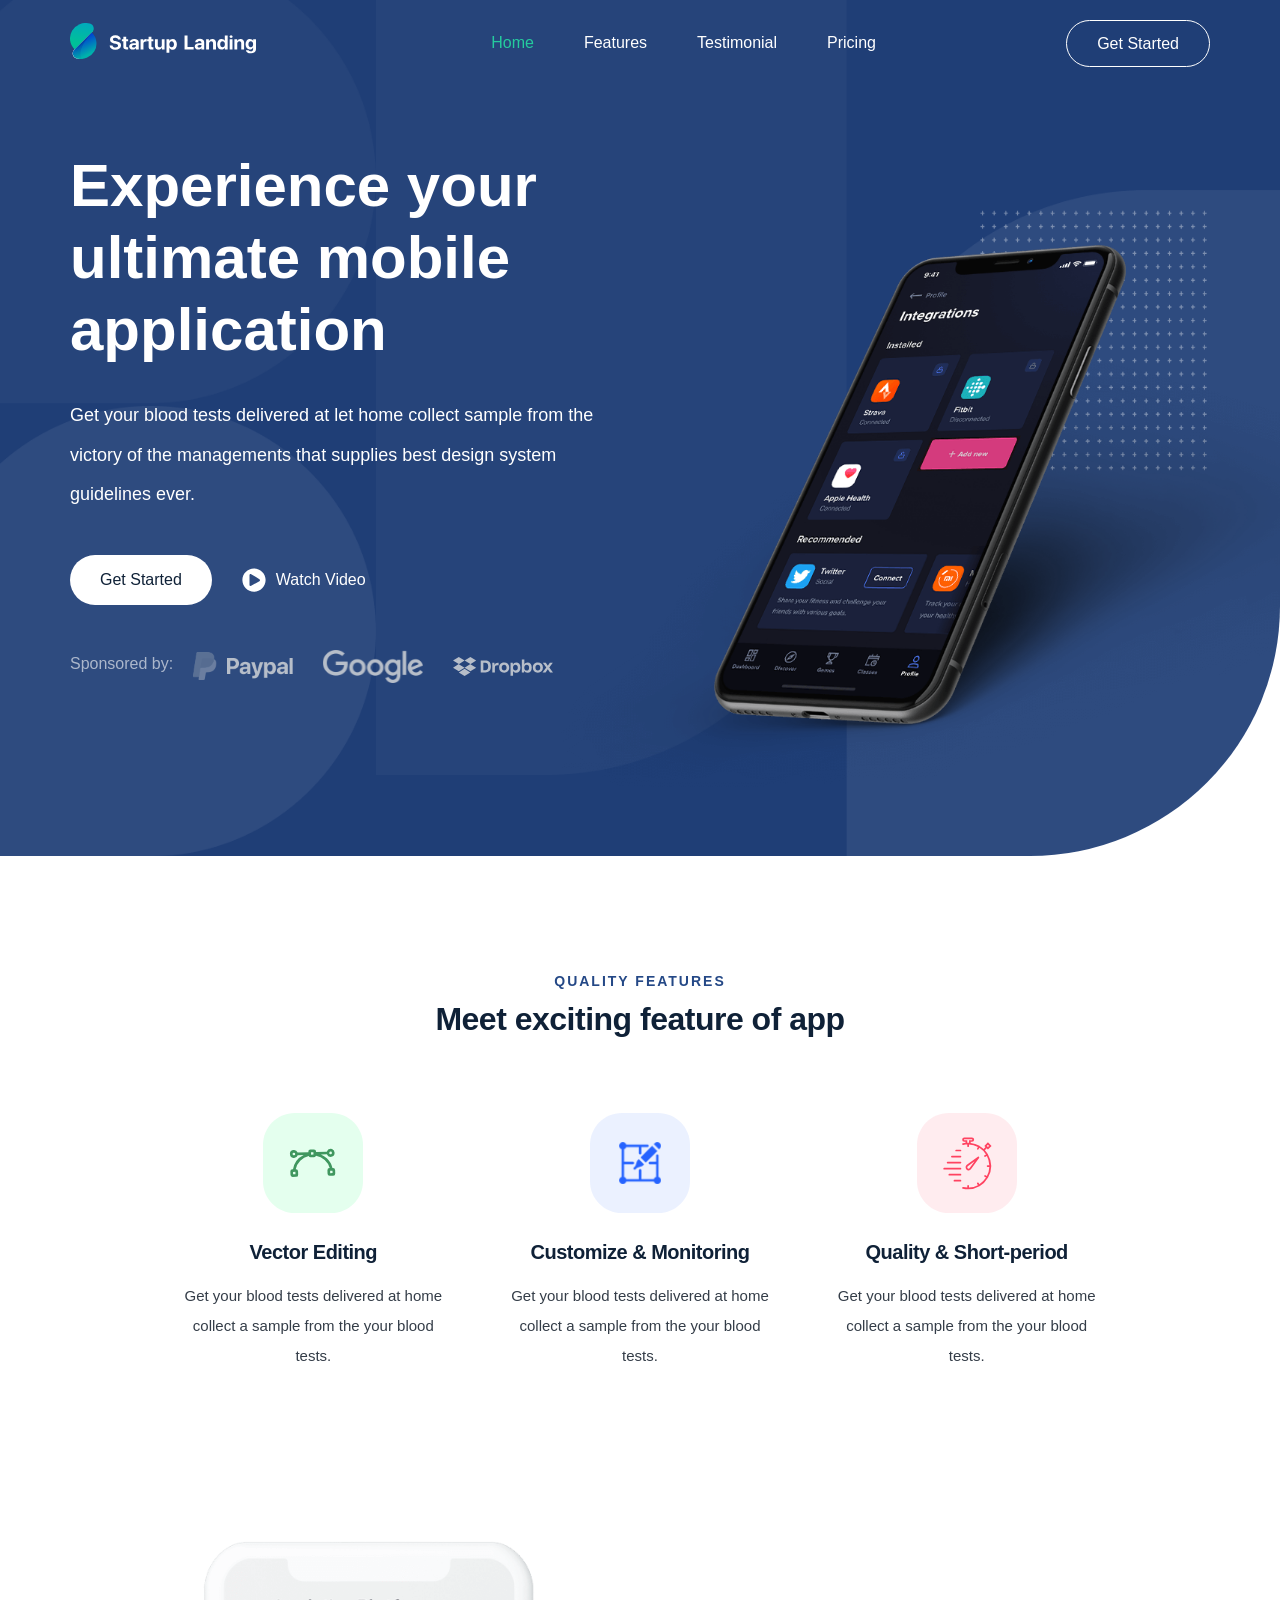
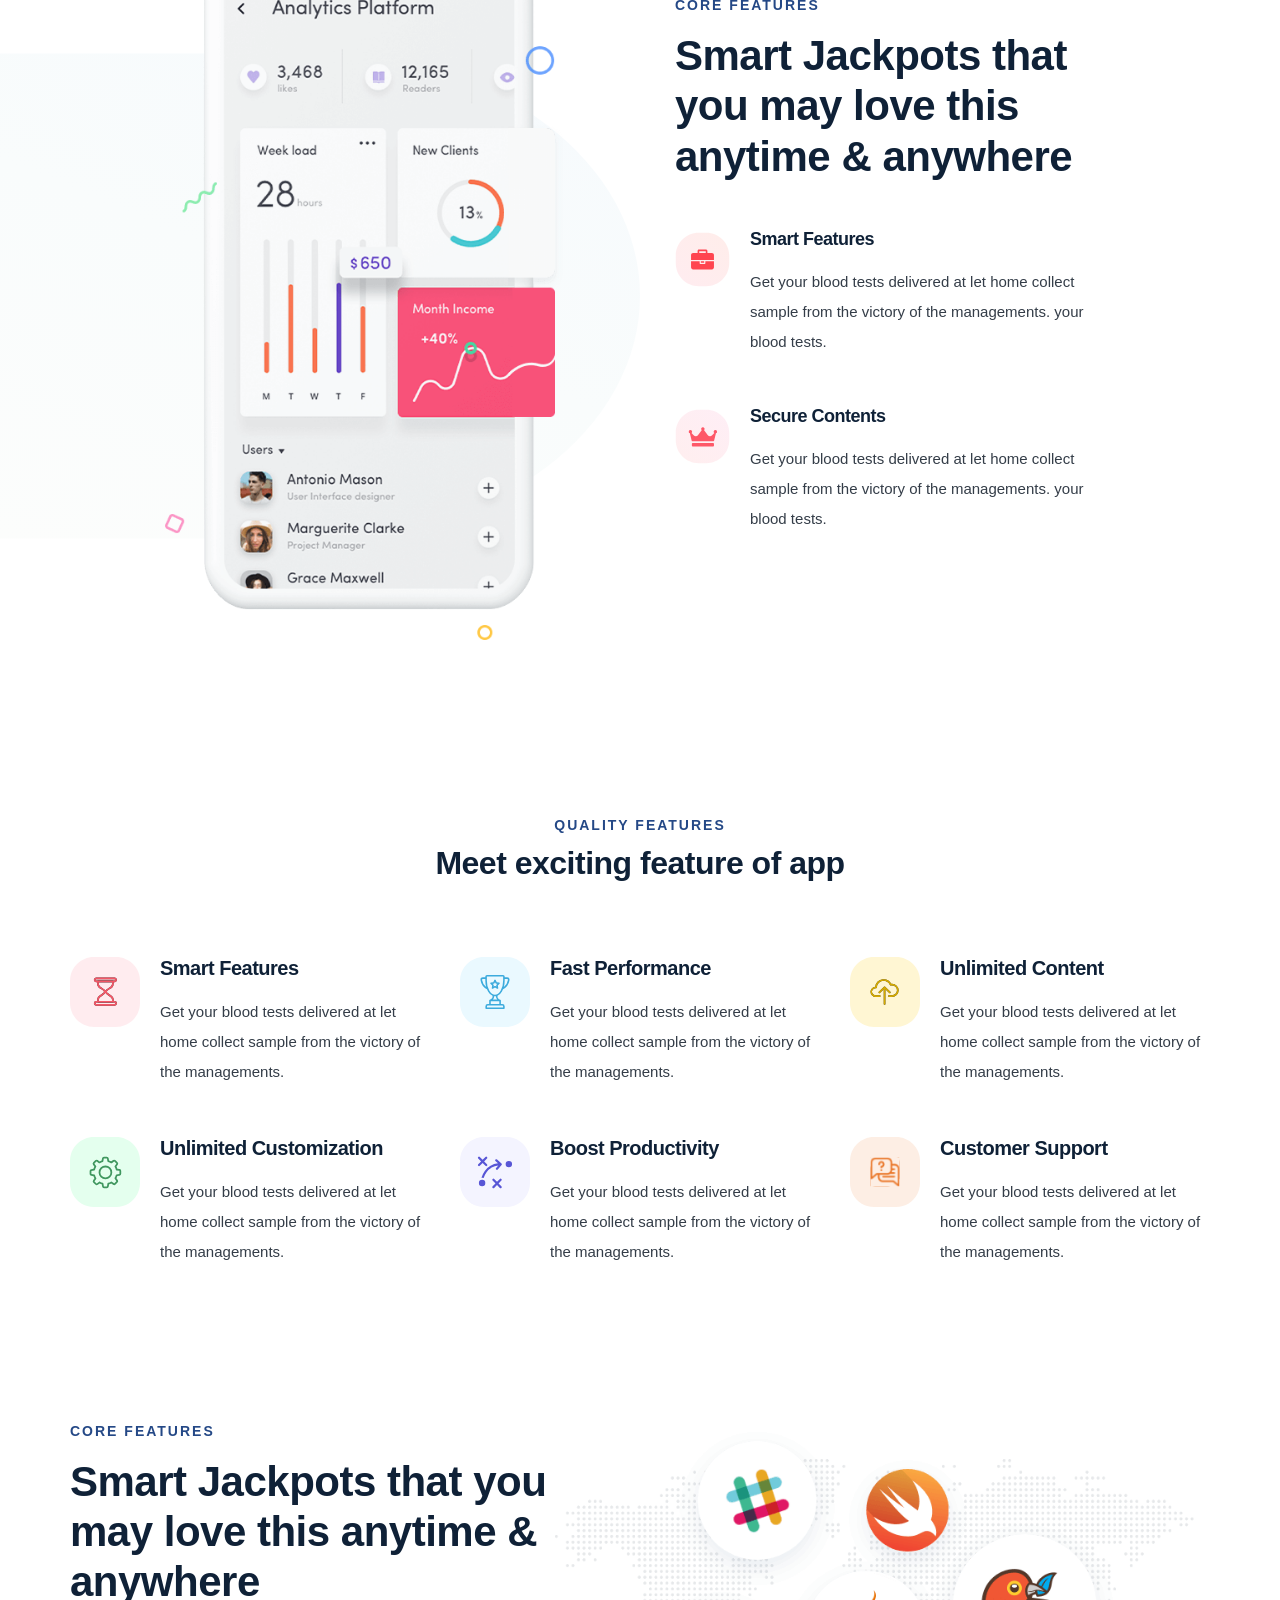
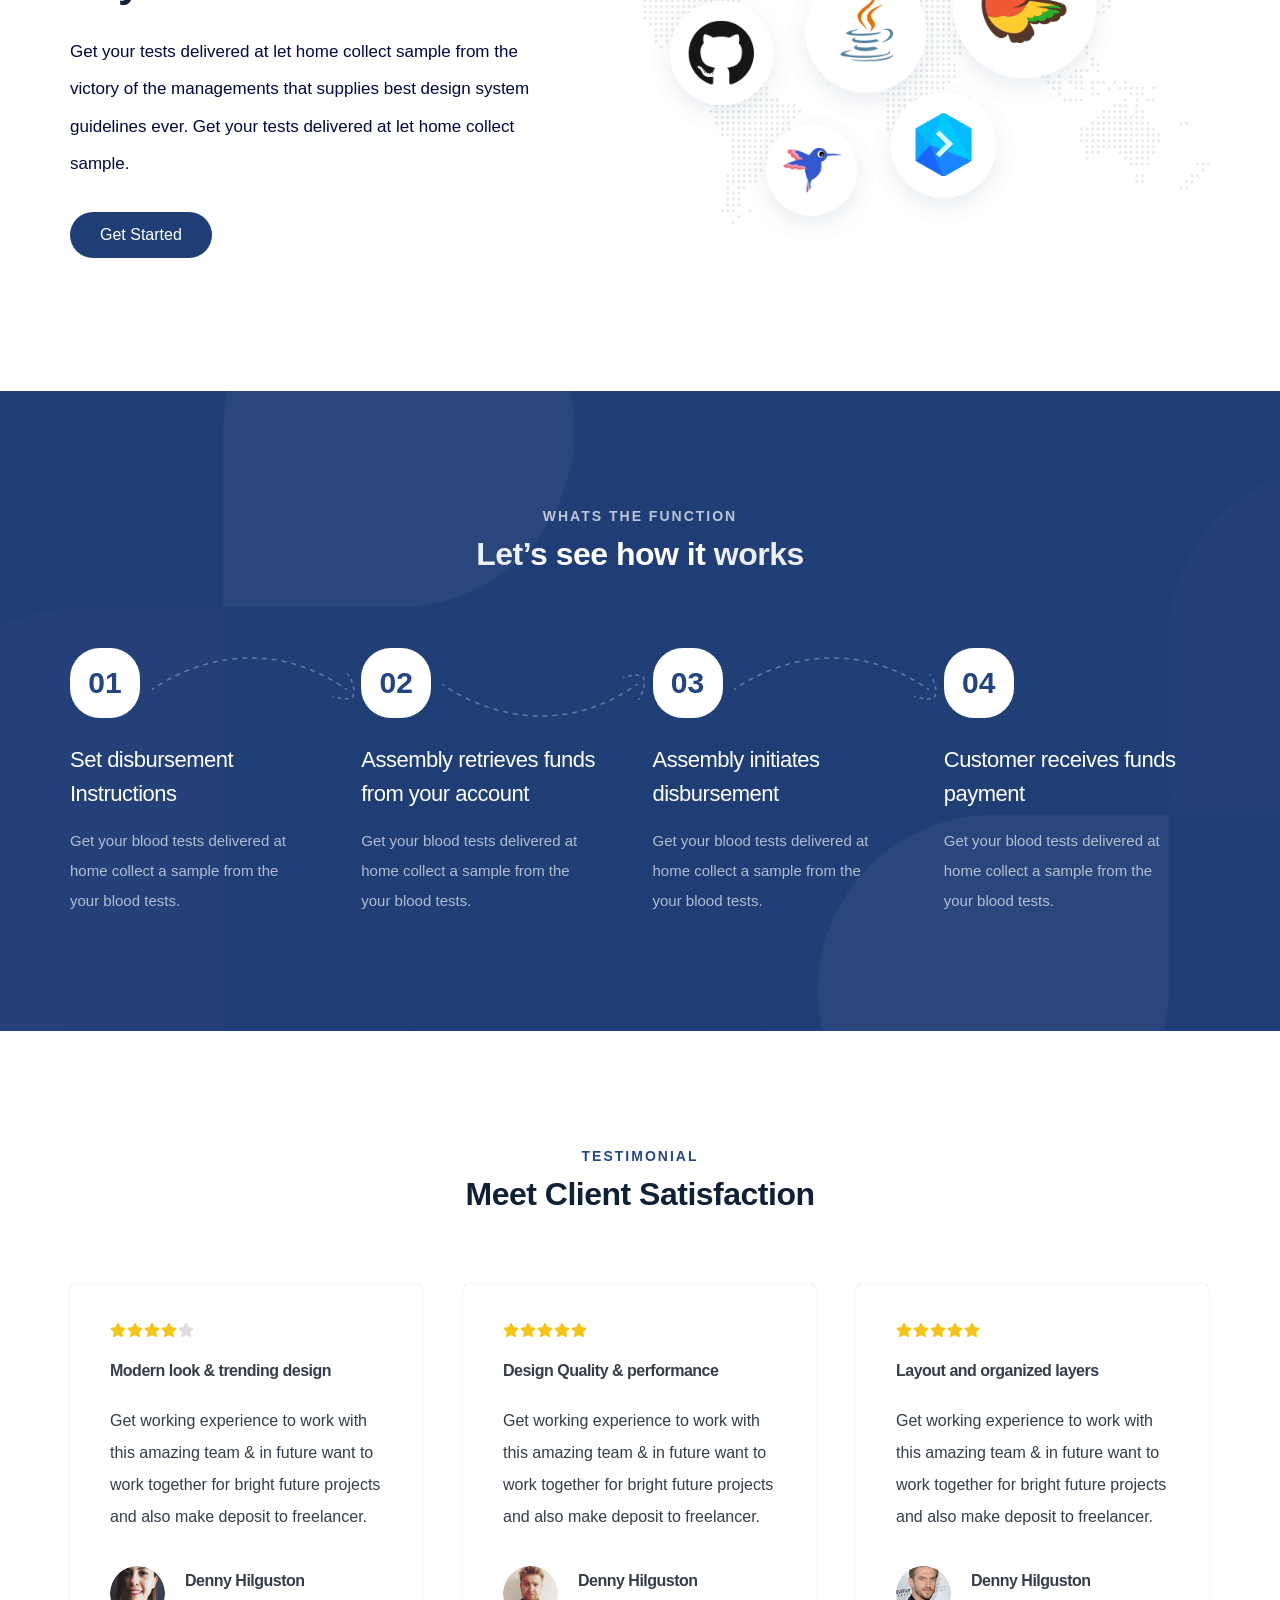
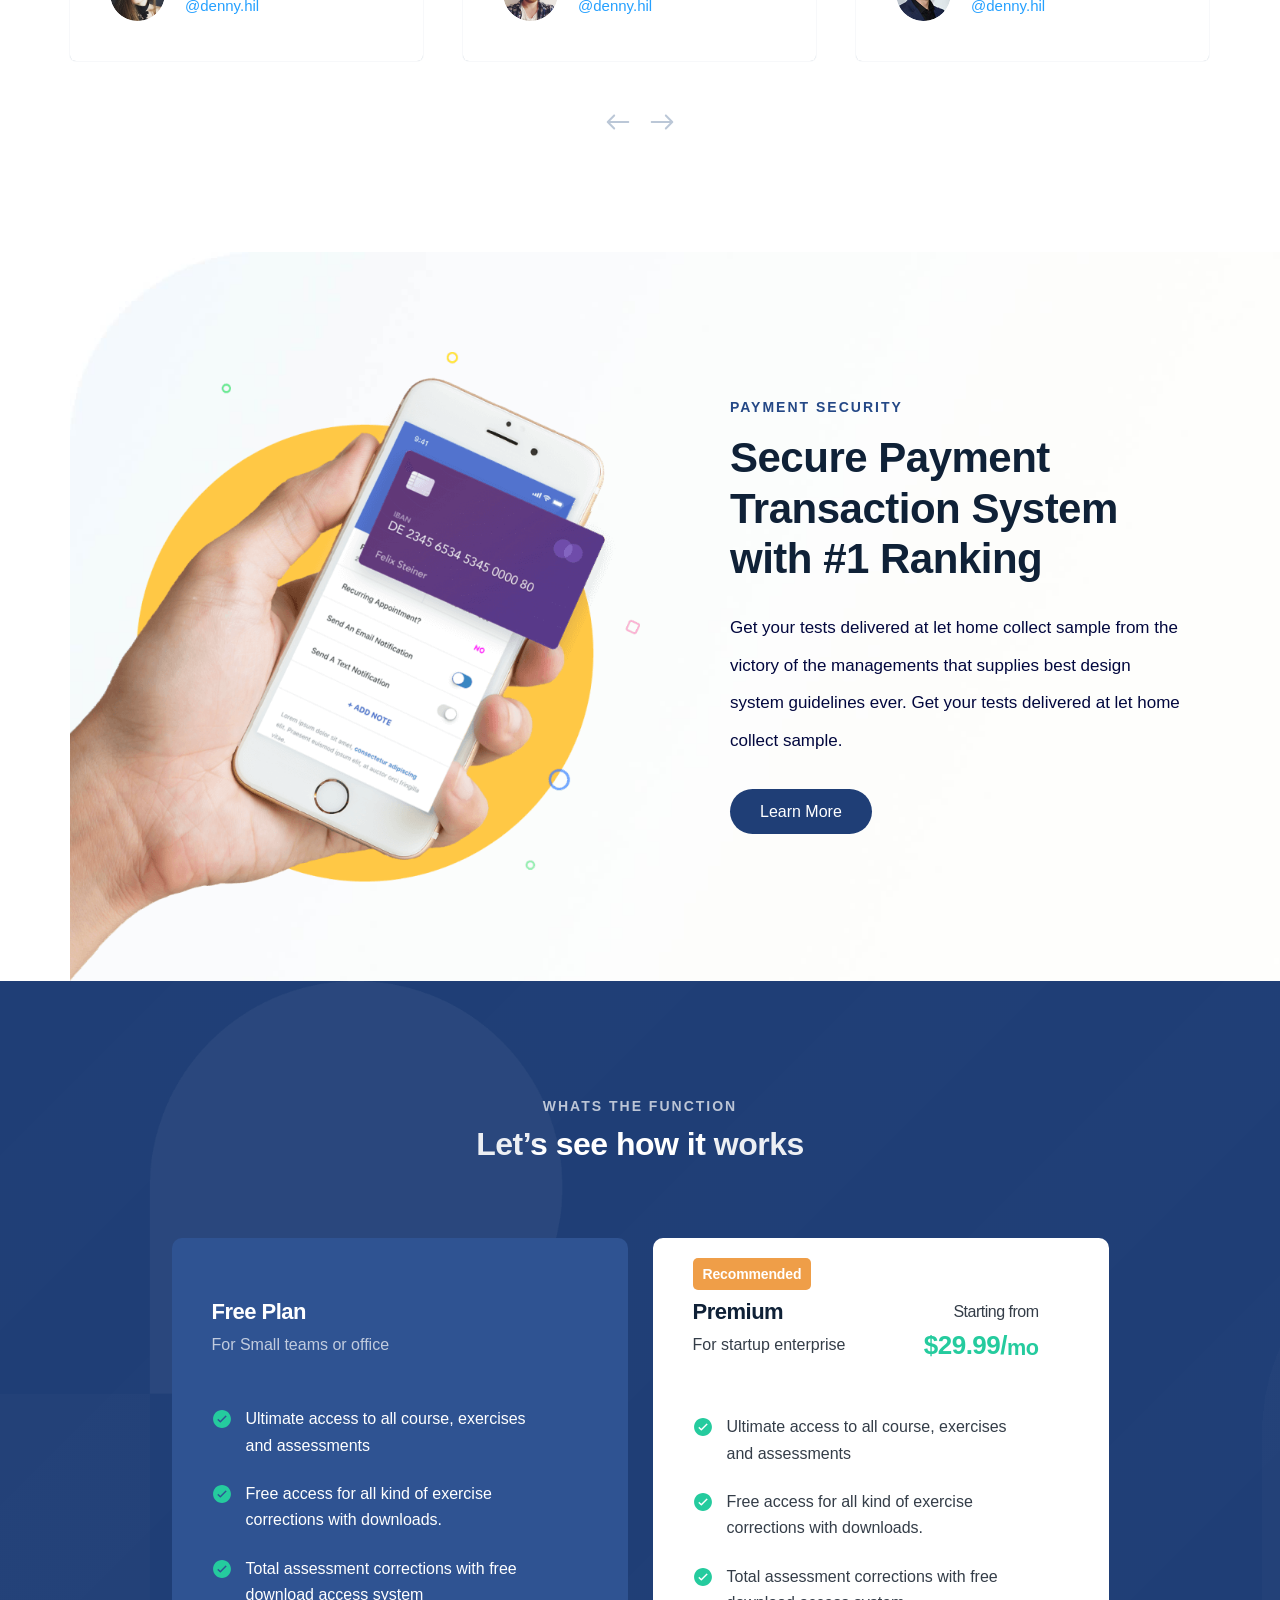
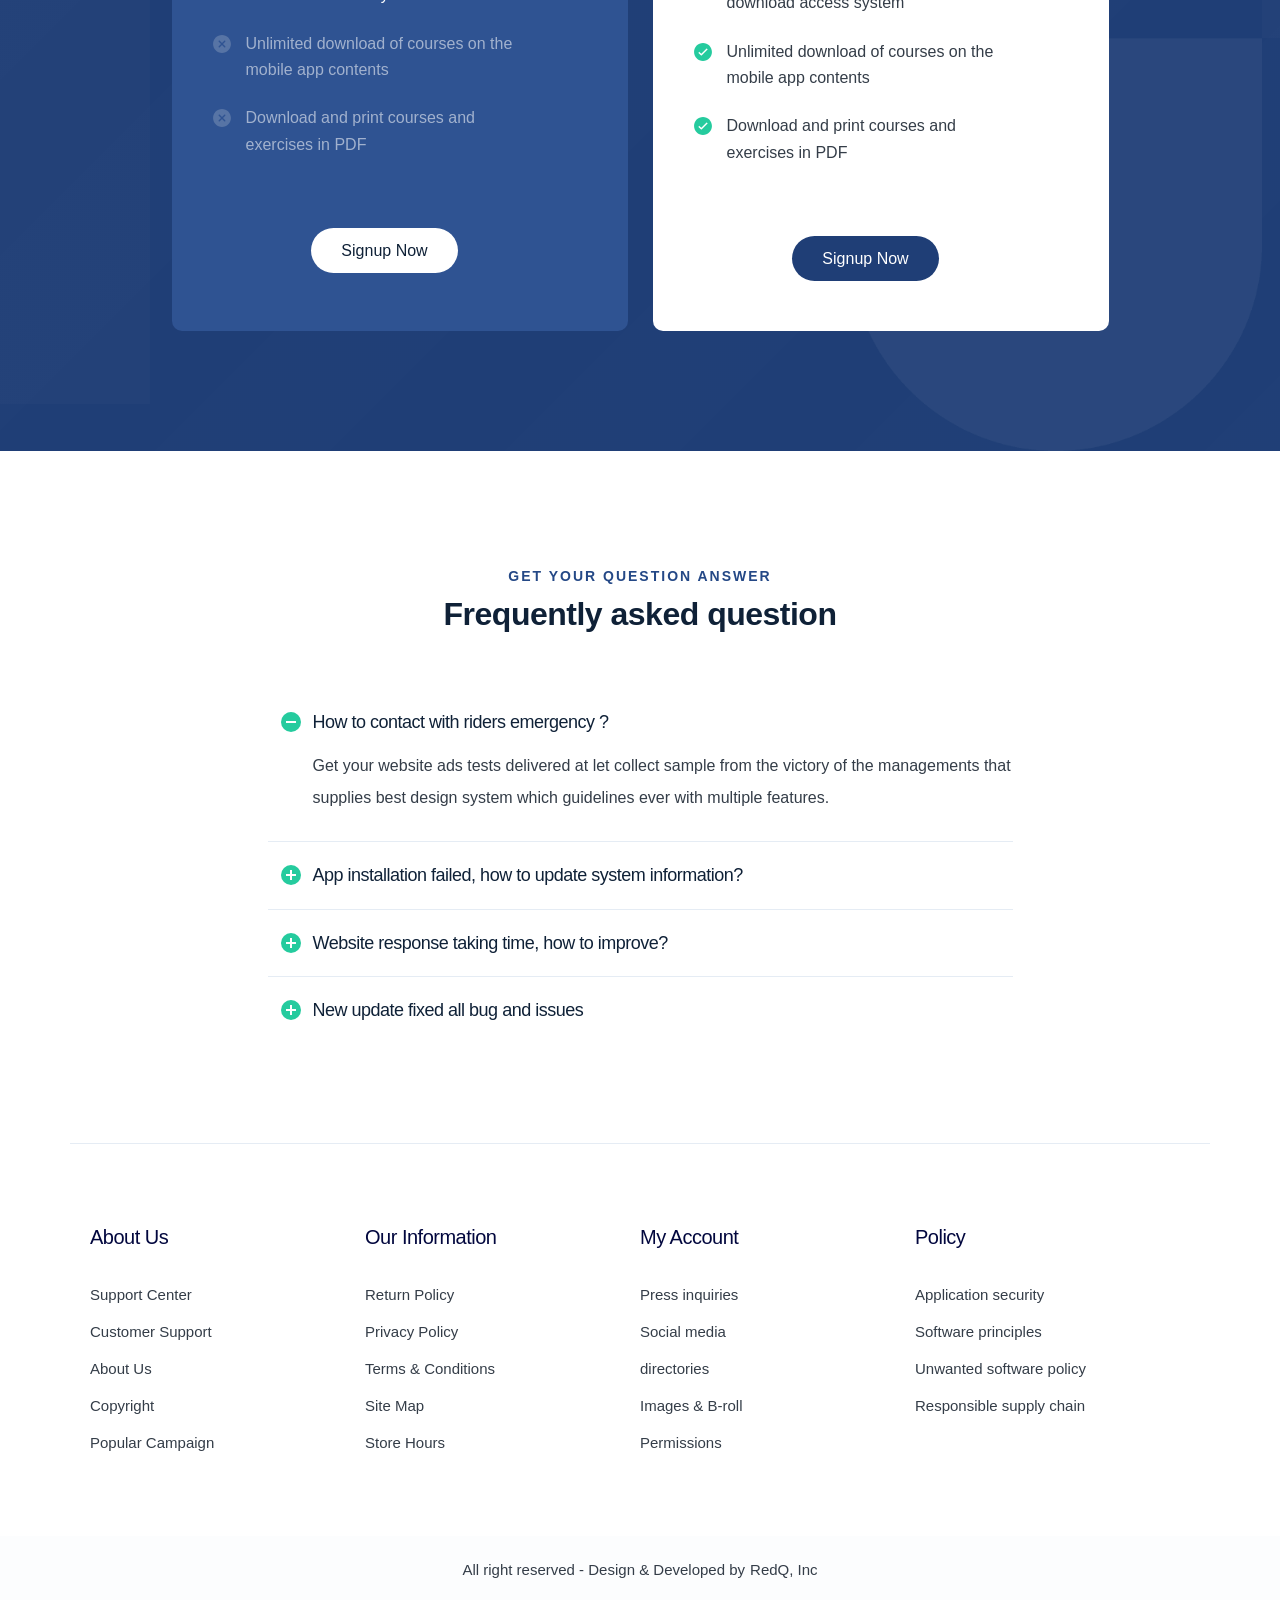
==== commit 6521dde0: "pages static folder changes" ====
--- a/index.html
+++ b/index.html
@@ -1,459 +1,467 @@
 <!DOCTYPE html>
 <html lang="en-US">
-  <head>
-    <meta name="viewport" content="width=device-width" />
-    <meta charset="utf-8" />
-    <title>Startup App Modern Landing</title>
-    <meta
-      name="description"
-      content="Collection of free top of the line startup landing templates built using react/ next js. Free to download, simply edit and deploy! Updated weekly!"
-    />
-    <meta content="website" />
-    <meta name="twitter:card" content="summary" />
-    <meta name="twitter:creator" content="Aniket Chopade" />
-    <meta name="twitter:title" content="Startup App Modern Landing" />
-    <meta
-      name="twitter:description"
-      content="Collection of free top of the line startup landing templates built using react/ next js. Free to download, simply edit and deploy! Updated weekly!"
-    />
-    <meta name="next-head-count" content="9" />
-    <link
-      rel="preload"
-      href="_next/static/css/8d6f9279dc506f01c9f0.css"
-      as="style"
-    />
-    <link
-      rel="stylesheet"
-      href="_next/static/css/8d6f9279dc506f01c9f0.css"
-      data-n-g=""
-    />
-    <noscript data-n-css="true"></noscript>
-    <link
-      rel="preload"
-      href="_next/static/chunks/framework.385ac42a2b2211dfae91.js"
-      as="script"
-    />
-    <link
-      rel="preload"
-      href="_next/static/chunks/1bfc9850.6936df2776b98e66aea7.js"
-      as="script"
-    />
-    <link
-      rel="preload"
-      href="_next/static/chunks/95b64a6e.3b44a76d39496e57c91c.js"
-      as="script"
-    />
-    <link
-      rel="preload"
-      href="_next/static/chunks/commons.01a7a89ef293c636f95a.js"
-      as="script"
-    />
-    <link
-      rel="preload"
-      href="_next/static/chunks/12.9babf663f343e00695ab.js"
-      as="script"
-    />
-    <link
-      rel="preload"
-      href="_next/static/chunks/15.c92304dddd427598048b.js"
-      as="script"
-    />
-    <link
-      rel="preload"
-      href="_next/static/chunks/30cd56ec8b4292fd1d19f6bfd4b67b1689d06305.b9ffb8e95e0ee724ccd3.js"
-      as="script"
-    />
-    <link
-      rel="preload"
-      href="_next/static/chunks/14.968a97de52f0ecfe7acf.js"
-      as="script"
-    />
-    <link
-      rel="preload"
-      href="_next/static/chunks/19.5c1907006c42a508a091.js"
-      as="script"
-    />
-    <link
-      rel="preload"
-      href="_next/static/chunks/18.fe9832c8592664d2aec5.js"
-      as="script"
-    />
-    <link
-      rel="preload"
-      href="_next/static/chunks/16.d6ca290c3e4f30a58aad.js"
-      as="script"
-    />
-    <link
-      rel="preload"
-      href="_next/static/chunks/22.87a41d54d13f6dea139f.js"
-      as="script"
-    />
-    <link
-      rel="preload"
-      href="_next/static/chunks/21.8cc09a61807e6b2741c3.js"
-      as="script"
-    />
-    <link
-      rel="preload"
-      href="_next/static/chunks/13.771ba04f1007317228a7.js"
-      as="script"
-    />
-    <link
-      rel="preload"
-      href="_next/static/chunks/20.dd14e060967a6b4c0c36.js"
-      as="script"
-    />
-    <link
-      rel="preload"
-      href="_next/static/chunks/23.1cc147e19df9709f5b77.js"
-      as="script"
-    />
-    <link
-      rel="preload"
-      href="_next/static/chunks/05d954cf.1537cb3e97df759222f6.js"
-      as="script"
-    />
-    <link
-      rel="preload"
-      href="_next/static/chunks/17.8cd9bfdca5dd0d718686.js"
-      as="script"
-    />
-    <link
-      rel="preload"
-      href="_next/static/chunks/main-da89763e4316d7c92e18.js"
-      as="script"
-    />
-    <link
-      rel="preload"
-      href="_next/static/chunks/webpack-6127f4676d5d489c949a.js"
-      as="script"
-    />
-    <link
-      rel="preload"
-      href="_next/static/chunks/framework.385ac42a2b2211dfae91.js"
-      as="script"
-    />
-    <link
-      rel="preload"
-      href="_next/static/chunks/commons.01a7a89ef293c636f95a.js"
-      as="script"
-    />
-    <link
-      rel="preload"
-      href="_next/static/chunks/pages/_app-a258778acb3f5992b64a.js"
-      as="script"
-    />
-    <link
-      rel="preload"
-      href="_next/static/chunks/pages/index-e1f3f4dd7ffe3c60604a.js"
-      as="script"
-    />
-  </head>
-  <body>
-    <script>
-      (function () {
-        try {
-          var mode = localStorage.getItem("theme-ui-color-mode");
-          if (!mode) return;
-          document.body.classList.add("theme-ui-" + mode);
-        } catch (e) {}
-      })();
-    </script>
-    <div id="__next">
-      <style data-emotion-css="12oi3q7">
-        body {
-          --theme-ui-colors-text: var(--theme-ui-colors-text, #343d48);
-          --theme-ui-colors-text_secondary: var(
-            --theme-ui-colors-text_secondary,
-            #02073e
-          );
-          --theme-ui-colors-heading: var(--theme-ui-colors-heading, #244886);
-          --theme-ui-colors-heading_secondary: var(
-            --theme-ui-colors-heading_secondary,
-            #0f2137
-          );
-          --theme-ui-colors-background: var(
-            --theme-ui-colors-background,
-            #ffffff
-          );
-          --theme-ui-colors-background_secondary: var(
-            --theme-ui-colors-background_secondary,
-            #f9fbfd
-          );
-          --theme-ui-colors-border_color: var(
-            --theme-ui-colors-border_color,
-            #e5ecf4
-          );
-          --theme-ui-colors-primary: var(--theme-ui-colors-primary, #1f3e76);
-          --theme-ui-colors-secondary: var(
-            --theme-ui-colors-secondary,
-            #25cb9e
-          );
-          --theme-ui-colors-muted: var(--theme-ui-colors-muted, #7b8188);
-          --theme-ui-colors-accent: var(--theme-ui-colors-accent, #609);
-          --theme-ui-colors-yellow: var(--theme-ui-colors-yellow, #f6c416);
-          color: var(--theme-ui-colors-text, #343d48);
-          background-color: var(--theme-ui-colors-background, #ffffff);
-        }
-        body.theme-ui-dark {
-          --theme-ui-colors-text: var(--theme-ui-colors-modes-dark-text, #fff);
-          --theme-ui-colors-background: var(
-            --theme-ui-colors-modes-dark-background,
-            #000
-          );
-          --theme-ui-colors-primary: var(
-            --theme-ui-colors-modes-dark-primary,
-            #0cf
-          );
-          --theme-ui-colors-secondary: var(
-            --theme-ui-colors-modes-dark-secondary,
-            #09c
-          );
-          --theme-ui-colors-muted: var(
-            --theme-ui-colors-modes-dark-muted,
-            #111
-          );
-        }</style
-      ><style data-emotion-css="woya0s">
-        * {
-          box-sizing: border-box;
-        }
-        body {
-          margin: 0;
-          font-family: "DM Sans", sans-serif;
-          line-height: 1.8;
-          font-weight: normal;
-          -webkit-font-smoothing: antialiased;
-        }
-        body .modal-video-close-btn {
-          cursor: pointer;
-          top: -25px;
-          right: -25px;
-          width: 25px;
-          height: 25px;
-        }
-        body .modal-video-movie-wrap {
-          margin: 30px;
-          width: auto;
-        }
-      </style>
-      <div class="sticky-outer-wrapper">
-        <div
-          class="sticky-inner-wrapper"
-          style="position: relative; top: 0px; z-index: 1001"
-        >
-          <style data-emotion-css="1s25d3h animation-1fhz2lg">
-            .css-1s25d3h {
-              color: white;
-              font-weight: normal;
-              padding-top: 20px;
-              padding-bottom: 20px;
+
+<head>
+  <meta name="viewport" content="width=device-width" />
+  <meta charset="utf-8" />
+  <title>Startup App Modern Landing</title>
+  <meta name="description"
+    content="Collection of free top of the line startup landing templates built using react/ next js. Free to download, simply edit and deploy! Updated weekly!" />
+  <meta content="website" />
+  <meta name="twitter:card" content="summary" />
+  <meta name="twitter:creator" content="Aniket Chopade" />
+  <meta name="twitter:title" content="Startup App Modern Landing" />
+  <meta name="twitter:description"
+    content="Collection of free top of the line startup landing templates built using react/ next js. Free to download, simply edit and deploy! Updated weekly!" />
+  <meta name="next-head-count" content="9" />
+  <link rel="preload" href="/8d6f9279dc506f01c9f0.css" as="style" />
+  <link rel="stylesheet" href="/8d6f9279dc506f01c9f0.css" data-n-g="" />
+  <noscript data-n-css="true"></noscript>
+  <link rel="preload" href="/framework.385ac42a2b2211dfae91.js" as="script" />
+  <link rel="preload" href="/1bfc9850.6936df2776b98e66aea7.js" as="script" />
+  <link rel="preload" href="/95b64a6e.3b44a76d39496e57c91c.js" as="script" />
+  <link rel="preload" href="/commons.01a7a89ef293c636f95a.js" as="script" />
+  <link rel="preload" href="/12.9babf663f343e00695ab.js" as="script" />
+  <link rel="preload" href="/15.c92304dddd427598048b.js" as="script" />
+  <link rel="preload" href="/30cd56ec8b4292fd1d19f6bfd4b67b1689d06305.b9ffb8e95e0ee724ccd3.js"
+    as="script" />
+  <link rel="preload" href="/14.968a97de52f0ecfe7acf.js" as="script" />
+  <link rel="preload" href="/19.5c1907006c42a508a091.js" as="script" />
+  <link rel="preload" href="/18.fe9832c8592664d2aec5.js" as="script" />
+  <link rel="preload" href="/16.d6ca290c3e4f30a58aad.js" as="script" />
+  <link rel="preload" href="/22.87a41d54d13f6dea139f.js" as="script" />
+  <link rel="preload" href="/21.8cc09a61807e6b2741c3.js" as="script" />
+  <link rel="preload" href="/13.771ba04f1007317228a7.js" as="script" />
+  <link rel="preload" href="/20.dd14e060967a6b4c0c36.js" as="script" />
+  <link rel="preload" href="/23.1cc147e19df9709f5b77.js" as="script" />
+  <link rel="preload" href="/05d954cf.1537cb3e97df759222f6.js" as="script" />
+  <link rel="preload" href="/17.8cd9bfdca5dd0d718686.js" as="script" />
+  <link rel="preload" href="/main-da89763e4316d7c92e18.js" as="script" />
+  <link rel="preload" href="/webpack-6127f4676d5d489c949a.js" as="script" />
+  <link rel="preload" href="/framework.385ac42a2b2211dfae91.js" as="script" />
+  <link rel="preload" href="/commons.01a7a89ef293c636f95a.js" as="script" />
+  <link rel="preload" href="/_app-a258778acb3f5992b64a.js" as="script" />
+  <link rel="preload" href="/index-e1f3f4dd7ffe3c60604a.js" as="script" />
+</head>
+
+<body>
+  <script>
+    (function () {
+      try {
+        var mode = localStorage.getItem("theme-ui-color-mode");
+        if (!mode) return;
+        document.body.classList.add("theme-ui-" + mode);
+      } catch (e) { }
+    })();
+  </script>
+  <div id="__next">
+    <style data-emotion-css="12oi3q7">
+      body {
+        --theme-ui-colors-text: var(--theme-ui-colors-text, #343d48);
+        --theme-ui-colors-text_secondary: var(--theme-ui-colors-text_secondary,
+            #02073e);
+        --theme-ui-colors-heading: var(--theme-ui-colors-heading, #244886);
+        --theme-ui-colors-heading_secondary: var(--theme-ui-colors-heading_secondary,
+            #0f2137);
+        --theme-ui-colors-background: var(--theme-ui-colors-background,
+            #ffffff);
+        --theme-ui-colors-background_secondary: var(--theme-ui-colors-background_secondary,
+            #f9fbfd);
+        --theme-ui-colors-border_color: var(--theme-ui-colors-border_color,
+            #e5ecf4);
+        --theme-ui-colors-primary: var(--theme-ui-colors-primary, #1f3e76);
+        --theme-ui-colors-secondary: var(--theme-ui-colors-secondary,
+            #25cb9e);
+        --theme-ui-colors-muted: var(--theme-ui-colors-muted, #7b8188);
+        --theme-ui-colors-accent: var(--theme-ui-colors-accent, #609);
+        --theme-ui-colors-yellow: var(--theme-ui-colors-yellow, #f6c416);
+        color: var(--theme-ui-colors-text, #343d48);
+        background-color: var(--theme-ui-colors-background, #ffffff);
+      }
+
+      body.theme-ui-dark {
+        --theme-ui-colors-text: var(--theme-ui-colors-modes-dark-text, #fff);
+        --theme-ui-colors-background: var(--theme-ui-colors-modes-dark-background,
+            #000);
+        --theme-ui-colors-primary: var(--theme-ui-colors-modes-dark-primary,
+            #0cf);
+        --theme-ui-colors-secondary: var(--theme-ui-colors-modes-dark-secondary,
+            #09c);
+        --theme-ui-colors-muted: var(--theme-ui-colors-modes-dark-muted,
+            #111);
+      }
+    </style>
+    <style data-emotion-css="woya0s">
+      * {
+        box-sizing: border-box;
+      }
+
+      body {
+        margin: 0;
+        font-family: "DM Sans", sans-serif;
+        line-height: 1.8;
+        font-weight: normal;
+        -webkit-font-smoothing: antialiased;
+      }
+
+      body .modal-video-close-btn {
+        cursor: pointer;
+        top: -25px;
+        right: -25px;
+        width: 25px;
+        height: 25px;
+      }
+
+      body .modal-video-movie-wrap {
+        margin: 30px;
+        width: auto;
+      }
+    </style>
+    <div class="sticky-outer-wrapper">
+      <div class="sticky-inner-wrapper" style="position: relative; top: 0px; z-index: 1001">
+        <style data-emotion-css="1s25d3h animation-1fhz2lg">
+          .css-1s25d3h {
+            color: white;
+            font-weight: normal;
+            padding-top: 20px;
+            padding-bottom: 20px;
+            width: 100%;
+            position: absolute;
+            top: 0;
+            left: 0;
+            background-color: transparent;
+            -webkit-transition: all 0.5s ease;
+            transition: all 0.5s ease;
+            -webkit-animation: animation-1fhz2lg 0.4s ease;
+            animation: animation-1fhz2lg 0.4s ease;
+          }
+
+          .css-1s25d3h .donate__btn {
+            -webkit-flex-shrink: 0;
+            -ms-flex-negative: 0;
+            flex-shrink: 0;
+            margin-right: 15px;
+            margin-left: auto;
+          }
+
+          @media screen and (min-width: 480px) {
+            .css-1s25d3h .donate__btn {
+              margin-right: 20px;
+            }
+          }
+
+          @media screen and (min-width: 1024px) {
+            .css-1s25d3h .donate__btn {
+              margin-right: 0;
+              margin-left: 0;
+            }
+          }
+
+          .css-1s25d3h.sticky {
+            position: fixed;
+            background-color: var(--theme-ui-colors-background, #ffffff);
+            color: #000000;
+            box-shadow: 0 1px 2px rgba(0, 0, 0, 0.06);
+            padding-top: 15px;
+            padding-bottom: 15px;
+          }
+
+          .css-1s25d3h.sticky nev>a {
+            color: var(--theme-ui-colors-text, #343d48);
+          }
+
+          .css-1s25d3h.sticky .donate__btn {
+            border-color: var(--theme-ui-colors-primary, #1f3e76);
+            color: var(--theme-ui-colors-primary, #1f3e76);
+          }
+
+          .css-1s25d3h.sticky .donate__btn:hover {
+            box-shadow: rgba(31, 62, 118, 0.57) 0px 9px 20px -5px;
+            background-color: var(--theme-ui-colors-primary, #1f3e76);
+            color: white;
+          }
+
+          @-webkit-keyframes animation-1fhz2lg {
+            from {
+              position: fixed;
+              opacity: 1;
+            }
+
+            to {
+              position: absolute;
+              opacity: 1;
+              -webkit-transition: all 0.4s ease;
+              transition: all 0.4s ease;
+            }
+          }
+
+          @keyframes animation-1fhz2lg {
+            from {
+              position: fixed;
+              opacity: 1;
+            }
+
+            to {
+              position: absolute;
+              opacity: 1;
+              -webkit-transition: all 0.4s ease;
+              transition: all 0.4s ease;
+            }
+          }
+        </style>
+        <header class="unSticky css-1s25d3h" id="header">
+          <style data-emotion-css="1lekzkb">
+            .css-1lekzkb {
+              display: -webkit-box;
+              display: -webkit-flex;
+              display: -ms-flexbox;
+              display: flex;
+              -webkit-align-items: center;
+              -webkit-box-align: center;
+              -ms-flex-align: center;
+              align-items: center;
+              -webkit-box-pack: justify;
+              -webkit-justify-content: space-between;
+              -ms-flex-pack: justify;
+              justify-content: space-between;
+            }
+          </style>
+          <style data-emotion-css="12snug5">
+            .css-12snug5 {
+              box-sizing: border-box;
+              margin: 0;
+              min-width: 0;
               width: 100%;
-              position: absolute;
-              top: 0;
-              left: 0;
-              background-color: transparent;
-              -webkit-transition: all 0.5s ease;
-              transition: all 0.5s ease;
-              -webkit-animation: animation-1fhz2lg 0.4s ease;
-              animation: animation-1fhz2lg 0.4s ease;
-            }
-            .css-1s25d3h .donate__btn {
-              -webkit-flex-shrink: 0;
-              -ms-flex-negative: 0;
-              flex-shrink: 0;
-              margin-right: 15px;
+              max-width: container;
               margin-left: auto;
-            }
+              margin-right: auto;
+              max-width: 100%;
+              padding-left: 20px;
+              padding-right: 20px;
+              display: -webkit-box;
+              display: -webkit-flex;
+              display: -ms-flexbox;
+              display: flex;
+              -webkit-align-items: center;
+              -webkit-box-align: center;
+              -ms-flex-align: center;
+              align-items: center;
+              -webkit-box-pack: justify;
+              -webkit-justify-content: space-between;
+              -ms-flex-pack: justify;
+              justify-content: space-between;
+            }
+
             @media screen and (min-width: 480px) {
-              .css-1s25d3h .donate__btn {
-                margin-right: 20px;
-              }
-            }
+              .css-12snug5 {
+                padding-left: 30px;
+                padding-right: 30px;
+              }
+            }
+
+            @media screen and (min-width: 768px) {
+              .css-12snug5 {
+                max-width: 780px;
+              }
+            }
+
             @media screen and (min-width: 1024px) {
-              .css-1s25d3h .donate__btn {
-                margin-right: 0;
-                margin-left: 0;
-              }
-            }
-            .css-1s25d3h.sticky {
-              position: fixed;
-              background-color: var(--theme-ui-colors-background, #ffffff);
-              color: #000000;
-              box-shadow: 0 1px 2px rgba(0, 0, 0, 0.06);
-              padding-top: 15px;
-              padding-bottom: 15px;
-            }
-            .css-1s25d3h.sticky nev > a {
-              color: var(--theme-ui-colors-text, #343d48);
-            }
-            .css-1s25d3h.sticky .donate__btn {
-              border-color: var(--theme-ui-colors-primary, #1f3e76);
-              color: var(--theme-ui-colors-primary, #1f3e76);
-            }
-            .css-1s25d3h.sticky .donate__btn:hover {
-              box-shadow: rgba(31, 62, 118, 0.57) 0px 9px 20px -5px;
-              background-color: var(--theme-ui-colors-primary, #1f3e76);
-              color: white;
-            }
-            @-webkit-keyframes animation-1fhz2lg {
-              from {
-                position: fixed;
-                opacity: 1;
-              }
-              to {
-                position: absolute;
-                opacity: 1;
-                -webkit-transition: all 0.4s ease;
-                transition: all 0.4s ease;
-              }
-            }
-            @keyframes animation-1fhz2lg {
-              from {
-                position: fixed;
-                opacity: 1;
-              }
-              to {
-                position: absolute;
-                opacity: 1;
-                -webkit-transition: all 0.4s ease;
-                transition: all 0.4s ease;
+              .css-12snug5 {
+                max-width: 1020px;
+              }
+            }
+
+            @media screen and (min-width: 1220px) {
+              .css-12snug5 {
+                max-width: 1200px;
+              }
+            }
+
+            @media screen and (min-width: 1620px) {
+              .css-12snug5 {
+                max-width: 1310px;
               }
             }
           </style>
-          <header class="unSticky css-1s25d3h" id="header">
-            <style data-emotion-css="1lekzkb">
-              .css-1lekzkb {
+          <div class="css-12snug5">
+            <style data-emotion-css="ze8htl">
+              .css-ze8htl {
+                padding-right: 30px;
+                margin-bottom: 5px;
                 display: -webkit-box;
                 display: -webkit-flex;
                 display: -ms-flexbox;
                 display: flex;
-                -webkit-align-items: center;
-                -webkit-box-align: center;
-                -ms-flex-align: center;
-                align-items: center;
-                -webkit-box-pack: justify;
-                -webkit-justify-content: space-between;
-                -ms-flex-pack: justify;
-                justify-content: space-between;
-              }</style
-            ><style data-emotion-css="12snug5">
-              .css-12snug5 {
+                cursor: pointer;
+                margin-right: 15px;
+              }
+            </style>
+            <style data-emotion-css="kvmw79">
+              .css-kvmw79 {
                 box-sizing: border-box;
                 margin: 0;
                 min-width: 0;
-                width: 100%;
-                max-width: container;
-                margin-left: auto;
-                margin-right: auto;
-                max-width: 100%;
-                padding-left: 20px;
-                padding-right: 20px;
+                padding-right: 30px;
+                margin-bottom: 5px;
                 display: -webkit-box;
                 display: -webkit-flex;
                 display: -ms-flexbox;
                 display: flex;
-                -webkit-align-items: center;
-                -webkit-box-align: center;
-                -ms-flex-align: center;
-                align-items: center;
-                -webkit-box-pack: justify;
-                -webkit-justify-content: space-between;
-                -ms-flex-pack: justify;
-                justify-content: space-between;
-              }
-              @media screen and (min-width: 480px) {
-                .css-12snug5 {
-                  padding-left: 30px;
-                  padding-right: 30px;
-                }
-              }
-              @media screen and (min-width: 768px) {
-                .css-12snug5 {
-                  max-width: 780px;
-                }
-              }
-              @media screen and (min-width: 1024px) {
-                .css-12snug5 {
-                  max-width: 1020px;
-                }
-              }
-              @media screen and (min-width: 1220px) {
-                .css-12snug5 {
-                  max-width: 1200px;
-                }
-              }
-              @media screen and (min-width: 1620px) {
-                .css-12snug5 {
-                  max-width: 1310px;
-                }
-              }
-            </style>
-            <div class="css-12snug5">
-              <style data-emotion-css="ze8htl">
-                .css-ze8htl {
-                  padding-right: 30px;
-                  margin-bottom: 5px;
-                  display: -webkit-box;
-                  display: -webkit-flex;
-                  display: -ms-flexbox;
-                  display: flex;
-                  cursor: pointer;
-                  margin-right: 15px;
-                }</style
-              ><style data-emotion-css="kvmw79">
-                .css-kvmw79 {
+                cursor: pointer;
+                margin-right: 15px;
+              }
+            </style><a class="css-kvmw79" href="index.html">
+              <style data-emotion-css="9taffg">
+                .css-9taffg {
                   box-sizing: border-box;
                   margin: 0;
                   min-width: 0;
-                  padding-right: 30px;
-                  margin-bottom: 5px;
-                  display: -webkit-box;
-                  display: -webkit-flex;
-                  display: -ms-flexbox;
-                  display: flex;
-                  cursor: pointer;
-                  margin-right: 15px;
-                }</style
-              ><a class="css-kvmw79" href="index.html"
-                ><style data-emotion-css="9taffg">
-                  .css-9taffg {
-                    box-sizing: border-box;
-                    margin: 0;
-                    min-width: 0;
-                    max-width: 100%;
-                    height: auto;
-                  }</style
-                ><img
-                  src="[data-uri]"
-                  alt="startup landing logo"
-                  width="186"
-                  height="37"
-                  class="css-9taffg" /></a
-              ><style data-emotion-css="199rhio">
+                  max-width: 100%;
+                  height: auto;
+                }
+              </style><img
+                src="[data-uri]"
+                alt="startup landing logo" width="186" height="37" class="css-9taffg" />
+            </a>
+            <style data-emotion-css="199rhio">
+              .css-199rhio {
+                margin-left: auto;
+                margin-right: auto;
+                display: none;
+              }
+
+              @media screen and (min-width: 1024px) {
                 .css-199rhio {
-                  margin-left: auto;
-                  margin-right: auto;
-                  display: none;
-                }
-                @media screen and (min-width: 1024px) {
-                  .css-199rhio {
-                    display: block;
-                  }
-                }
-                .css-199rhio a {
+                  display: block;
+                }
+              }
+
+              .css-199rhio a {
+                font-size: 16px;
+                font-weight: 400;
+                padding-left: 25px;
+                padding-right: 25px;
+                cursor: pointer;
+                line-height: 1.2;
+              }
+
+              .css-199rhio a.active {
+                color: var(--theme-ui-colors-secondary, #25cb9e);
+              }
+            </style>
+            <style data-emotion-css="10dy81c">
+              .css-10dy81c {
+                box-sizing: border-box;
+                margin: 0;
+                min-width: 0;
+                display: -webkit-box;
+                display: -webkit-flex;
+                display: -ms-flexbox;
+                display: flex;
+                margin-left: auto;
+                margin-right: auto;
+                display: none;
+              }
+
+              @media screen and (min-width: 1024px) {
+                .css-10dy81c {
+                  display: block;
+                }
+              }
+
+              .css-10dy81c a {
+                font-size: 16px;
+                font-weight: 400;
+                padding-left: 25px;
+                padding-right: 25px;
+                cursor: pointer;
+                line-height: 1.2;
+              }
+
+              .css-10dy81c a.active {
+                color: var(--theme-ui-colors-secondary, #25cb9e);
+              }
+            </style>
+            <nav class="css-10dy81c">
+              <a>Home</a><a>Features</a><a>Testimonial</a><a>Pricing</a>
+            </nav>
+            <style data-emotion-css="d7q6ja">
+              .css-d7q6ja {
+                box-sizing: border-box;
+                margin: 0;
+                min-width: 0;
+                -webkit-appearance: none;
+                -moz-appearance: none;
+                appearance: none;
+                display: inline-block;
+                text-align: center;
+                line-height: inherit;
+                -webkit-text-decoration: none;
+                text-decoration: none;
+                font-size: inherit;
+                padding-left: 15px;
+                padding-right: 15px;
+                padding-top: 10px;
+                padding-bottom: 10px;
+                color: white;
+                background-color: var(--theme-ui-colors-primary, #1f3e76);
+                border: 0;
+                border-radius: 4px;
+                border-radius: 45px;
+                font-size: 14px;
+                -webkit-letter-spacings: -0.5px;
+                -moz-letter-spacings: -0.5px;
+                -ms-letter-spacings: -0.5px;
+                letter-spacings: -0.5px;
+                padding: 11px 20px 10px;
+                font-family: "DM Sans", sans-serif;
+                cursor: pointer;
+                line-height: 1.2;
+                -webkit-transition: all 0.25s;
+                transition: all 0.25s;
+                font-weight: 500;
+                border: 1.5px solid white;
+                background-color: transparent;
+                color: white;
+              }
+
+              @media screen and (min-width: 480px) {
+                .css-d7q6ja {
+                  font-size: 15px;
+                }
+              }
+
+              @media screen and (min-width: 1024px) {
+                .css-d7q6ja {
                   font-size: 16px;
-                  font-weight: 400;
-                  padding-left: 25px;
-                  padding-right: 25px;
-                  cursor: pointer;
-                  line-height: 1.2;
-                }
-                .css-199rhio a.active {
-                  color: var(--theme-ui-colors-secondary, #25cb9e);
-                }</style
-              ><style data-emotion-css="10dy81c">
-                .css-10dy81c {
+                  -webkit-letter-spacings: -0.15px;
+                  -moz-letter-spacings: -0.15px;
+                  -ms-letter-spacings: -0.15px;
+                  letter-spacings: -0.15px;
+                  padding: 13px 30px;
+                }
+              }
+
+              .css-d7q6ja:focus {
+                outline: 0;
+              }
+
+              .css-d7q6ja:hover {
+                background-color: white;
+                color: var(--theme-ui-colors-heading_secondary, #0f2137);
+              }
+            </style><button class="donate__btn css-d7q6ja" aria-label="Get Started">
+              Get Started</button>
+            <style data-emotion-css="vurnku">
+              .css-vurnku {
+                box-sizing: border-box;
+                margin: 0;
+                min-width: 0;
+              }
+            </style>
+            <div class="drawer__handler css-vurnku" style="display: inline-block">
+              <style data-emotion-css="1pve9f4">
+                .css-1pve9f4 {
                   box-sizing: border-box;
                   margin: 0;
                   min-width: 0;
@@ -461,32 +469,521 @@
                   display: -webkit-flex;
                   display: -ms-flexbox;
                   display: flex;
-                  margin-left: auto;
-                  margin-right: auto;
-                  display: none;
-                }
+                  -webkit-align-items: center;
+                  -webkit-box-align: center;
+                  -ms-flex-align: center;
+                  align-items: center;
+                  -webkit-box-pack: center;
+                  -webkit-justify-content: center;
+                  -ms-flex-pack: center;
+                  justify-content: center;
+                  -webkit-flex-shrink: 0;
+                  -ms-flex-negative: 0;
+                  flex-shrink: 0;
+                  width: 26px;
+                  cursor: pointer;
+                }
+
                 @media screen and (min-width: 1024px) {
-                  .css-10dy81c {
-                    display: block;
-                  }
-                }
-                .css-10dy81c a {
-                  font-size: 16px;
-                  font-weight: 400;
-                  padding-left: 25px;
-                  padding-right: 25px;
-                  cursor: pointer;
-                  line-height: 1.2;
-                }
-                .css-10dy81c a.active {
-                  color: var(--theme-ui-colors-secondary, #25cb9e);
+                  .css-1pve9f4 {
+                    display: none;
+                  }
                 }
               </style>
-              <nav class="css-10dy81c">
-                <a>Home</a><a>Features</a><a>Testimonial</a><a>Pricing</a>
-              </nav>
-              <style data-emotion-css="d7q6ja">
-                .css-d7q6ja {
+              <div class="css-1pve9f4">
+                <svg stroke="currentColor" fill="currentColor" stroke-width="0" viewBox="0 0 512 512" height="26px"
+                  width="26px" xmlns="http://www.w3.org/2000/svg">
+                  <path d="M64 384h384v-42.666H64V384zm0-106.666h384v-42.667H64v42.667zM64 128v42.665h384V128H64z">
+                  </path>
+                </svg>
+              </div>
+            </div>
+          </div>
+        </header>
+      </div>
+    </div>
+    <main class="css-0">
+      <style data-emotion-css="14sun">
+        .css-14sun {
+          overflow: hidden;
+          background-image: url(bannerBg-142e5f809f811b7e92ab5f4625b04c68.png);
+          background-repeat: no-repeat;
+          background-position: top left;
+          background-size: cover;
+          border-bottom-right-radius: 100px;
+          padding-top: 150px;
+          padding-bottom: 100px;
+          background-color: var(--theme-ui-colors-primary, #1f3e76);
+        }
+
+        @media screen and (min-width: 480px) {
+          .css-14sun {
+            overflow: initial;
+            border-bottom-right-radius: 150px;
+          }
+        }
+
+        @media screen and (min-width: 768px) {
+          .css-14sun {
+            overflow: hidden;
+            padding-bottom: 110px;
+          }
+        }
+
+        @media screen and (min-width: 1220px) {
+          .css-14sun {
+            border-bottom-right-radius: 250px;
+            padding-bottom: 120px;
+          }
+        }
+
+        @media screen and (min-width: 1366px) {
+          .css-14sun {
+            padding-top: 140px;
+            padding-bottom: 150px;
+          }
+        }
+
+        @media screen and (min-width: 1620px) {
+          .css-14sun {
+            padding-top: 130px;
+          }
+        }
+
+        .css-14sun container {
+          display: -webkit-box;
+          display: -webkit-flex;
+          display: -ms-flexbox;
+          display: flex;
+        }
+
+        .css-14sun contentBox {
+          width: 100%;
+          display: -webkit-box;
+          display: -webkit-flex;
+          display: -ms-flexbox;
+          display: flex;
+          -webkit-flex-direction: column;
+          -ms-flex-direction: column;
+          flex-direction: column;
+          -webkit-align-items: flex-start;
+          -webkit-box-align: flex-start;
+          -ms-flex-align: flex-start;
+          align-items: flex-start;
+          -webkit-flex-shrink: 0;
+          -ms-flex-negative: 0;
+          flex-shrink: 0;
+          padding-top: 0;
+        }
+
+        @media screen and (min-width: 640px) {
+          .css-14sun contentBox {
+            width: 85%;
+          }
+        }
+
+        @media screen and (min-width: 768px) {
+          .css-14sun contentBox {
+            width: 55%;
+          }
+        }
+
+        @media screen and (min-width: 1024px) {
+          .css-14sun contentBox {
+            width: 50%;
+          }
+        }
+
+        @media screen and (min-width: 1220px) {
+          .css-14sun contentBox {
+            width: 55%;
+          }
+        }
+
+        @media screen and (min-width: 1366px) {
+          .css-14sun contentBox {
+            padding-top: 25px;
+          }
+        }
+
+        @media screen and (min-width: 1620px) {
+          .css-14sun contentBox {
+            padding-top: 50px;
+          }
+        }
+
+        .css-14sun imageBox {
+          display: none;
+          -webkit-box-pack: center;
+          -webkit-justify-content: center;
+          -ms-flex-pack: center;
+          justify-content: center;
+          margin-left: 0;
+          margin-right: 0;
+          margin-top: 0;
+          margin-bottom: 0;
+          overflow: hidden;
+          text-align: right;
+          width: 100%;
+        }
+
+        @media screen and (min-width: 768px) {
+          .css-14sun imageBox {
+            display: block;
+            margin-left: -110px;
+            margin-right: -145px;
+            margin-top: 40px;
+          }
+        }
+
+        @media screen and (min-width: 1024px) {
+          .css-14sun imageBox {
+            margin-left: -115px;
+            margin-right: -160px;
+            margin-top: 20px;
+            margin-bottom: -45px;
+          }
+        }
+
+        @media screen and (min-width: 1220px) {
+          .css-14sun imageBox {
+            margin-left: -150px;
+            margin-right: -180px;
+            margin-top: 50px;
+            margin-bottom: -70px;
+          }
+        }
+
+        @media screen and (min-width: 1366px) {
+          .css-14sun imageBox {
+            margin-left: -210px;
+            margin-right: -220px;
+            margin-top: 0;
+          }
+        }
+
+        @media screen and (min-width: 1620px) {
+          .css-14sun imageBox {
+            margin-left: -270px;
+            margin-right: -290px;
+            margin-bottom: -115px;
+          }
+        }
+      </style>
+      <section id="home" class="css-14sun">
+        <style data-emotion-css="k008qs">
+          .css-k008qs {
+            display: -webkit-box;
+            display: -webkit-flex;
+            display: -ms-flexbox;
+            display: flex;
+          }
+        </style>
+        <style data-emotion-css="j3b8xb">
+          .css-j3b8xb {
+            box-sizing: border-box;
+            margin: 0;
+            min-width: 0;
+            width: 100%;
+            max-width: container;
+            margin-left: auto;
+            margin-right: auto;
+            max-width: 100%;
+            padding-left: 20px;
+            padding-right: 20px;
+            display: -webkit-box;
+            display: -webkit-flex;
+            display: -ms-flexbox;
+            display: flex;
+          }
+
+          @media screen and (min-width: 480px) {
+            .css-j3b8xb {
+              padding-left: 30px;
+              padding-right: 30px;
+            }
+          }
+
+          @media screen and (min-width: 768px) {
+            .css-j3b8xb {
+              max-width: 780px;
+            }
+          }
+
+          @media screen and (min-width: 1024px) {
+            .css-j3b8xb {
+              max-width: 1020px;
+            }
+          }
+
+          @media screen and (min-width: 1220px) {
+            .css-j3b8xb {
+              max-width: 1200px;
+            }
+          }
+
+          @media screen and (min-width: 1620px) {
+            .css-j3b8xb {
+              max-width: 1310px;
+            }
+          }
+        </style>
+        <div class="css-j3b8xb">
+          <style data-emotion-css="9880cl">
+            .css-9880cl {
+              width: 100%;
+              display: -webkit-box;
+              display: -webkit-flex;
+              display: -ms-flexbox;
+              display: flex;
+              -webkit-flex-direction: column;
+              -ms-flex-direction: column;
+              flex-direction: column;
+              -webkit-align-items: flex-start;
+              -webkit-box-align: flex-start;
+              -ms-flex-align: flex-start;
+              align-items: flex-start;
+              -webkit-flex-shrink: 0;
+              -ms-flex-negative: 0;
+              flex-shrink: 0;
+              padding-top: 0;
+            }
+
+            @media screen and (min-width: 640px) {
+              .css-9880cl {
+                width: 85%;
+              }
+            }
+
+            @media screen and (min-width: 768px) {
+              .css-9880cl {
+                width: 55%;
+              }
+            }
+
+            @media screen and (min-width: 1024px) {
+              .css-9880cl {
+                width: 50%;
+              }
+            }
+
+            @media screen and (min-width: 1220px) {
+              .css-9880cl {
+                width: 55%;
+              }
+            }
+
+            @media screen and (min-width: 1366px) {
+              .css-9880cl {
+                padding-top: 25px;
+              }
+            }
+
+            @media screen and (min-width: 1620px) {
+              .css-9880cl {
+                padding-top: 50px;
+              }
+            }
+          </style>
+          <style data-emotion-css="dbjgzi">
+            .css-dbjgzi {
+              box-sizing: border-box;
+              margin: 0;
+              min-width: 0;
+              width: 100%;
+              display: -webkit-box;
+              display: -webkit-flex;
+              display: -ms-flexbox;
+              display: flex;
+              -webkit-flex-direction: column;
+              -ms-flex-direction: column;
+              flex-direction: column;
+              -webkit-align-items: flex-start;
+              -webkit-box-align: flex-start;
+              -ms-flex-align: flex-start;
+              align-items: flex-start;
+              -webkit-flex-shrink: 0;
+              -ms-flex-negative: 0;
+              flex-shrink: 0;
+              padding-top: 0;
+            }
+
+            @media screen and (min-width: 640px) {
+              .css-dbjgzi {
+                width: 85%;
+              }
+            }
+
+            @media screen and (min-width: 768px) {
+              .css-dbjgzi {
+                width: 55%;
+              }
+            }
+
+            @media screen and (min-width: 1024px) {
+              .css-dbjgzi {
+                width: 50%;
+              }
+            }
+
+            @media screen and (min-width: 1220px) {
+              .css-dbjgzi {
+                width: 55%;
+              }
+            }
+
+            @media screen and (min-width: 1366px) {
+              .css-dbjgzi {
+                padding-top: 25px;
+              }
+            }
+
+            @media screen and (min-width: 1620px) {
+              .css-dbjgzi {
+                padding-top: 50px;
+              }
+            }
+          </style>
+          <div class="css-dbjgzi">
+            <style data-emotion-css="123hqa7">
+              .css-123hqa7 {
+                box-sizing: border-box;
+                margin: 0;
+                min-width: 0;
+                font-family: "DM Sans", sans-serif;
+                font-weight: 500;
+                line-height: 1.5;
+                color: white;
+                font-size: 40px;
+                line-height: 1.2;
+                font-weight: 700;
+                margin-bottom: 25px;
+              }
+
+              @media screen and (min-width: 480px) {
+                .css-123hqa7 {
+                  font-size: 52px;
+                }
+              }
+
+              @media screen and (min-width: 640px) {
+                .css-123hqa7 {
+                  font-size: 60px;
+                }
+              }
+
+              @media screen and (min-width: 768px) {
+                .css-123hqa7 {
+                  font-size: 48px;
+                }
+              }
+
+              @media screen and (min-width: 1024px) {
+                .css-123hqa7 {
+                  font-size: 52px;
+                  margin-bottom: 30px;
+                }
+              }
+
+              @media screen and (min-width: 1220px) {
+                .css-123hqa7 {
+                  font-size: 60px;
+                }
+              }
+
+              @media screen and (min-width: 1366px) {
+                .css-123hqa7 {
+                  font-size: 66px;
+                }
+              }
+
+              @media screen and (min-width: 1620px) {
+                .css-123hqa7 {
+                  font-size: 78px;
+                }
+              }
+            </style>
+            <h1 class="css-123hqa7">
+              Experience your ultimate mobile application
+            </h1>
+            <style data-emotion-css="12q4tuh">
+              .css-12q4tuh {
+                box-sizing: border-box;
+                margin: 0;
+                min-width: 0;
+                color: white;
+                font-size: 16px;
+                line-height: 2;
+                font-weight: normal;
+                padding-right: 0;
+                margin-bottom: 35px;
+              }
+
+              @media screen and (min-width: 480px) {
+                .css-12q4tuh {
+                  font-size: 18px;
+                }
+              }
+
+              @media screen and (min-width: 640px) {
+                .css-12q4tuh {
+                  font-size: 20px;
+                }
+              }
+
+              @media screen and (min-width: 768px) {
+                .css-12q4tuh {
+                  font-size: 17px;
+                }
+              }
+
+              @media screen and (min-width: 1024px) {
+                .css-12q4tuh {
+                  line-height: 2.2;
+                  margin-bottom: 40px;
+                }
+              }
+
+              @media screen and (min-width: 1220px) {
+                .css-12q4tuh {
+                  font-size: 18px;
+                  padding-right: 100px;
+                }
+              }
+
+              @media screen and (min-width: 1366px) {
+                .css-12q4tuh {
+                  font-size: 19px;
+                }
+              }
+
+              @media screen and (min-width: 1620px) {
+                .css-12q4tuh {
+                  font-size: 20px;
+                  padding-right: 125px;
+                  margin-bottom: 50px;
+                }
+              }
+            </style>
+            <p class="css-12q4tuh">
+              Get your blood tests delivered at let home collect sample from
+              the victory of the managements that supplies best design system
+              guidelines ever.
+            </p>
+            <style data-emotion-css="4cffwv">
+              .css-4cffwv {
+                box-sizing: border-box;
+                margin: 0;
+                min-width: 0;
+                display: -webkit-box;
+                display: -webkit-flex;
+                display: -ms-flexbox;
+                display: flex;
+              }
+            </style>
+            <div class="css-4cffwv">
+              <style data-emotion-css="1vlmqho">
+                .css-1vlmqho {
                   box-sizing: border-box;
                   margin: 0;
                   min-width: 0;
@@ -520,17 +1017,18 @@
                   -webkit-transition: all 0.25s;
                   transition: all 0.25s;
                   font-weight: 500;
-                  border: 1.5px solid white;
-                  background-color: transparent;
-                  color: white;
-                }
+                  color: var(--theme-ui-colors-heading_secondary, #0f2137);
+                  background-color: white;
+                }
+
                 @media screen and (min-width: 480px) {
-                  .css-d7q6ja {
+                  .css-1vlmqho {
                     font-size: 15px;
                   }
                 }
+
                 @media screen and (min-width: 1024px) {
-                  .css-d7q6ja {
+                  .css-1vlmqho {
                     font-size: 16px;
                     -webkit-letter-spacings: -0.15px;
                     -moz-letter-spacings: -0.15px;
@@ -539,493 +1037,316 @@
                     padding: 13px 30px;
                   }
                 }
-                .css-d7q6ja:focus {
+
+                .css-1vlmqho:focus {
                   outline: 0;
                 }
-                .css-d7q6ja:hover {
-                  background-color: white;
-                  color: var(--theme-ui-colors-heading_secondary, #0f2137);
-                }</style
-              ><button class="donate__btn css-d7q6ja" aria-label="Get Started">
-                Get Started</button
-              ><style data-emotion-css="vurnku">
-                .css-vurnku {
+
+                .css-1vlmqho:hover {
+                  box-shadow: rgba(0, 0, 0, 0.5) 0px 12px 24px -10px;
+                }
+              </style><button aria-label="Get Started" class="css-1vlmqho">
+                Get Started</button>
+              <style data-emotion-css="1qh14v6">
+                .css-1qh14v6 {
                   box-sizing: border-box;
                   margin: 0;
                   min-width: 0;
-                }
-              </style>
-              <div
-                class="drawer__handler css-vurnku"
-                style="display: inline-block"
-              >
-                <style data-emotion-css="1pve9f4">
-                  .css-1pve9f4 {
-                    box-sizing: border-box;
-                    margin: 0;
-                    min-width: 0;
-                    display: -webkit-box;
-                    display: -webkit-flex;
-                    display: -ms-flexbox;
-                    display: flex;
-                    -webkit-align-items: center;
-                    -webkit-box-align: center;
-                    -ms-flex-align: center;
-                    align-items: center;
-                    -webkit-box-pack: center;
-                    -webkit-justify-content: center;
-                    -ms-flex-pack: center;
-                    justify-content: center;
-                    -webkit-flex-shrink: 0;
-                    -ms-flex-negative: 0;
-                    flex-shrink: 0;
-                    width: 26px;
-                    cursor: pointer;
-                  }
-                  @media screen and (min-width: 1024px) {
-                    .css-1pve9f4 {
-                      display: none;
-                    }
-                  }
-                </style>
-                <div class="css-1pve9f4">
-                  <svg
-                    stroke="currentColor"
-                    fill="currentColor"
-                    stroke-width="0"
-                    viewBox="0 0 512 512"
-                    height="26px"
-                    width="26px"
-                    xmlns="http://www.w3.org/2000/svg"
-                  >
-                    <path
-                      d="M64 384h384v-42.666H64V384zm0-106.666h384v-42.667H64v42.667zM64 128v42.665h384V128H64z"
-                    ></path>
-                  </svg>
-                </div>
-              </div>
+                  -webkit-appearance: none;
+                  -moz-appearance: none;
+                  appearance: none;
+                  display: inline-block;
+                  text-align: center;
+                  line-height: inherit;
+                  -webkit-text-decoration: none;
+                  text-decoration: none;
+                  font-size: inherit;
+                  padding-left: 15px;
+                  padding-right: 15px;
+                  padding-top: 10px;
+                  padding-bottom: 10px;
+                  color: white;
+                  background-color: var(--theme-ui-colors-primary, #1f3e76);
+                  border: 0;
+                  border-radius: 4px;
+                  border-radius: 45px;
+                  font-size: 14px;
+                  -webkit-letter-spacings: -0.5px;
+                  -moz-letter-spacings: -0.5px;
+                  -ms-letter-spacings: -0.5px;
+                  letter-spacings: -0.5px;
+                  padding: 11px 20px 10px;
+                  font-family: "DM Sans", sans-serif;
+                  cursor: pointer;
+                  line-height: 1.2;
+                  -webkit-transition: all 0.25s;
+                  transition: all 0.25s;
+                  font-weight: 500;
+                  background-color: transparent;
+                  color: white;
+                  display: -webkit-box;
+                  display: -webkit-flex;
+                  display: -ms-flexbox;
+                  display: flex;
+                  -webkit-align-items: center;
+                  -webkit-box-align: center;
+                  -ms-flex-align: center;
+                  align-items: center;
+                }
+
+                @media screen and (min-width: 480px) {
+                  .css-1qh14v6 {
+                    font-size: 15px;
+                  }
+                }
+
+                @media screen and (min-width: 1024px) {
+                  .css-1qh14v6 {
+                    font-size: 16px;
+                    -webkit-letter-spacings: -0.15px;
+                    -moz-letter-spacings: -0.15px;
+                    -ms-letter-spacings: -0.15px;
+                    letter-spacings: -0.15px;
+                    padding: 13px 30px;
+                  }
+                }
+
+                .css-1qh14v6:focus {
+                  outline: 0;
+                }
+
+                .css-1qh14v6 svg {
+                  font-size: 20px;
+                  margin-right: 10px;
+                }
+
+                @media screen and (min-width: 480px) {
+                  .css-1qh14v6 svg {
+                    font-size: 24px;
+                  }
+                }
+              </style><button aria-label="Watch Video" class="css-1qh14v6">
+                <svg stroke="currentColor" fill="currentColor" stroke-width="0" viewBox="0 0 512 512" height="1em"
+                  width="1em" xmlns="http://www.w3.org/2000/svg">
+                  <path
+                    d="M256 8C119 8 8 119 8 256s111 248 248 248 248-111 248-248S393 8 256 8zm115.7 272l-176 101c-15.8 8.8-35.7-2.5-35.7-21V152c0-18.4 19.8-29.8 35.7-21l176 107c16.4 9.2 16.4 32.9 0 42z">
+                  </path>
+                </svg>
+                Watch Video
+              </button>
             </div>
-          </header>
-        </div>
-      </div>
-      <main class="css-0">
-        <style data-emotion-css="14sun">
-          .css-14sun {
-            overflow: hidden;
-            background-image: url(_next/static/images/bannerBg-142e5f809f811b7e92ab5f4625b04c68.png);
-            background-repeat: no-repeat;
-            background-position: top left;
-            background-size: cover;
-            border-bottom-right-radius: 100px;
-            padding-top: 150px;
-            padding-bottom: 100px;
-            background-color: var(--theme-ui-colors-primary, #1f3e76);
-          }
-          @media screen and (min-width: 480px) {
-            .css-14sun {
-              overflow: initial;
-              border-bottom-right-radius: 150px;
-            }
-          }
-          @media screen and (min-width: 768px) {
-            .css-14sun {
-              overflow: hidden;
-              padding-bottom: 110px;
-            }
-          }
-          @media screen and (min-width: 1220px) {
-            .css-14sun {
-              border-bottom-right-radius: 250px;
-              padding-bottom: 120px;
-            }
-          }
-          @media screen and (min-width: 1366px) {
-            .css-14sun {
-              padding-top: 140px;
-              padding-bottom: 150px;
-            }
-          }
-          @media screen and (min-width: 1620px) {
-            .css-14sun {
-              padding-top: 130px;
-            }
-          }
-          .css-14sun container {
-            display: -webkit-box;
-            display: -webkit-flex;
-            display: -ms-flexbox;
-            display: flex;
-          }
-          .css-14sun contentBox {
-            width: 100%;
-            display: -webkit-box;
-            display: -webkit-flex;
-            display: -ms-flexbox;
-            display: flex;
-            -webkit-flex-direction: column;
-            -ms-flex-direction: column;
-            flex-direction: column;
-            -webkit-align-items: flex-start;
-            -webkit-box-align: flex-start;
-            -ms-flex-align: flex-start;
-            align-items: flex-start;
-            -webkit-flex-shrink: 0;
-            -ms-flex-negative: 0;
-            flex-shrink: 0;
-            padding-top: 0;
-          }
-          @media screen and (min-width: 640px) {
-            .css-14sun contentBox {
-              width: 85%;
-            }
-          }
-          @media screen and (min-width: 768px) {
-            .css-14sun contentBox {
-              width: 55%;
-            }
-          }
-          @media screen and (min-width: 1024px) {
-            .css-14sun contentBox {
-              width: 50%;
-            }
-          }
-          @media screen and (min-width: 1220px) {
-            .css-14sun contentBox {
-              width: 55%;
-            }
-          }
-          @media screen and (min-width: 1366px) {
-            .css-14sun contentBox {
-              padding-top: 25px;
-            }
-          }
-          @media screen and (min-width: 1620px) {
-            .css-14sun contentBox {
-              padding-top: 50px;
-            }
-          }
-          .css-14sun imageBox {
-            display: none;
-            -webkit-box-pack: center;
-            -webkit-justify-content: center;
-            -ms-flex-pack: center;
-            justify-content: center;
-            margin-left: 0;
-            margin-right: 0;
-            margin-top: 0;
-            margin-bottom: 0;
-            overflow: hidden;
-            text-align: right;
-            width: 100%;
-          }
-          @media screen and (min-width: 768px) {
-            .css-14sun imageBox {
-              display: block;
-              margin-left: -110px;
-              margin-right: -145px;
-              margin-top: 40px;
-            }
-          }
-          @media screen and (min-width: 1024px) {
-            .css-14sun imageBox {
-              margin-left: -115px;
-              margin-right: -160px;
-              margin-top: 20px;
-              margin-bottom: -45px;
-            }
-          }
-          @media screen and (min-width: 1220px) {
-            .css-14sun imageBox {
-              margin-left: -150px;
-              margin-right: -180px;
-              margin-top: 50px;
-              margin-bottom: -70px;
-            }
-          }
-          @media screen and (min-width: 1366px) {
-            .css-14sun imageBox {
-              margin-left: -210px;
-              margin-right: -220px;
-              margin-top: 0;
-            }
-          }
-          @media screen and (min-width: 1620px) {
-            .css-14sun imageBox {
-              margin-left: -270px;
-              margin-right: -290px;
-              margin-bottom: -115px;
-            }
-          }
-        </style>
-        <section id="home" class="css-14sun">
-          <style data-emotion-css="k008qs">
-            .css-k008qs {
-              display: -webkit-box;
-              display: -webkit-flex;
-              display: -ms-flexbox;
-              display: flex;
-            }</style
-          ><style data-emotion-css="j3b8xb">
-            .css-j3b8xb {
-              box-sizing: border-box;
-              margin: 0;
-              min-width: 0;
-              width: 100%;
-              max-width: container;
-              margin-left: auto;
-              margin-right: auto;
-              max-width: 100%;
-              padding-left: 20px;
-              padding-right: 20px;
-              display: -webkit-box;
-              display: -webkit-flex;
-              display: -ms-flexbox;
-              display: flex;
-            }
-            @media screen and (min-width: 480px) {
-              .css-j3b8xb {
-                padding-left: 30px;
-                padding-right: 30px;
-              }
-            }
-            @media screen and (min-width: 768px) {
-              .css-j3b8xb {
-                max-width: 780px;
-              }
-            }
-            @media screen and (min-width: 1024px) {
-              .css-j3b8xb {
-                max-width: 1020px;
-              }
-            }
-            @media screen and (min-width: 1220px) {
-              .css-j3b8xb {
-                max-width: 1200px;
-              }
-            }
-            @media screen and (min-width: 1620px) {
-              .css-j3b8xb {
-                max-width: 1310px;
-              }
-            }
-          </style>
-          <div class="css-j3b8xb">
-            <style data-emotion-css="9880cl">
-              .css-9880cl {
-                width: 100%;
+            <style data-emotion-css="c7r9wu">
+              .css-c7r9wu {
+                padding-top: 35px;
+                -webkit-flex-direction: column;
+                -ms-flex-direction: column;
+                flex-direction: column;
+              }
+
+              @media screen and (min-width: 640px) {
+                .css-c7r9wu {
+                  -webkit-flex-direction: row;
+                  -ms-flex-direction: row;
+                  flex-direction: row;
+                }
+              }
+
+              @media screen and (min-width: 1220px) {
+                .css-c7r9wu {
+                  padding-top: 45px;
+                }
+              }
+
+              .css-c7r9wu sponsor {
                 display: -webkit-box;
                 display: -webkit-flex;
                 display: -ms-flexbox;
                 display: flex;
-                -webkit-flex-direction: column;
-                -ms-flex-direction: column;
-                flex-direction: column;
-                -webkit-align-items: flex-start;
-                -webkit-box-align: flex-start;
-                -ms-flex-align: flex-start;
-                align-items: flex-start;
-                -webkit-flex-shrink: 0;
-                -ms-flex-negative: 0;
-                flex-shrink: 0;
-                padding-top: 0;
-              }
-              @media screen and (min-width: 640px) {
-                .css-9880cl {
-                  width: 85%;
-                }
-              }
-              @media screen and (min-width: 768px) {
-                .css-9880cl {
-                  width: 55%;
-                }
-              }
-              @media screen and (min-width: 1024px) {
-                .css-9880cl {
-                  width: 50%;
-                }
-              }
-              @media screen and (min-width: 1220px) {
-                .css-9880cl {
-                  width: 55%;
-                }
-              }
-              @media screen and (min-width: 1366px) {
-                .css-9880cl {
-                  padding-top: 25px;
-                }
-              }
-              @media screen and (min-width: 1620px) {
-                .css-9880cl {
-                  padding-top: 50px;
-                }
-              }</style
-            ><style data-emotion-css="dbjgzi">
-              .css-dbjgzi {
-                box-sizing: border-box;
-                margin: 0;
-                min-width: 0;
-                width: 100%;
+                -webkit-align-items: center;
+                -webkit-box-align: center;
+                -ms-flex-align: center;
+                align-items: center;
+              }
+
+              .css-c7r9wu sponsor>a {
+                margin-right: 25px;
                 display: -webkit-box;
                 display: -webkit-flex;
                 display: -ms-flexbox;
                 display: flex;
+              }
+
+              @media screen and (min-width: 768px) {
+                .css-c7r9wu sponsor>a {
+                  margin-right: 20px;
+                }
+              }
+
+              @media screen and (min-width: 1024px) {
+                .css-c7r9wu sponsor>a {
+                  margin-right: 30px;
+                }
+              }
+
+              .css-c7r9wu sponsor>a:last-of-type {
+                margin-right: 0;
+              }
+            </style>
+            <style data-emotion-css="errtj0">
+              .css-errtj0 {
+                box-sizing: border-box;
+                margin: 0;
+                min-width: 0;
+                display: -webkit-box;
+                display: -webkit-flex;
+                display: -ms-flexbox;
+                display: flex;
+                padding-top: 35px;
                 -webkit-flex-direction: column;
                 -ms-flex-direction: column;
                 flex-direction: column;
-                -webkit-align-items: flex-start;
-                -webkit-box-align: flex-start;
-                -ms-flex-align: flex-start;
-                align-items: flex-start;
-                -webkit-flex-shrink: 0;
-                -ms-flex-negative: 0;
-                flex-shrink: 0;
-                padding-top: 0;
-              }
+              }
+
               @media screen and (min-width: 640px) {
-                .css-dbjgzi {
-                  width: 85%;
-                }
-              }
+                .css-errtj0 {
+                  -webkit-flex-direction: row;
+                  -ms-flex-direction: row;
+                  flex-direction: row;
+                }
+              }
+
+              @media screen and (min-width: 1220px) {
+                .css-errtj0 {
+                  padding-top: 45px;
+                }
+              }
+
+              .css-errtj0 sponsor {
+                display: -webkit-box;
+                display: -webkit-flex;
+                display: -ms-flexbox;
+                display: flex;
+                -webkit-align-items: center;
+                -webkit-box-align: center;
+                -ms-flex-align: center;
+                align-items: center;
+              }
+
+              .css-errtj0 sponsor>a {
+                margin-right: 25px;
+                display: -webkit-box;
+                display: -webkit-flex;
+                display: -ms-flexbox;
+                display: flex;
+              }
+
               @media screen and (min-width: 768px) {
-                .css-dbjgzi {
-                  width: 55%;
-                }
-              }
+                .css-errtj0 sponsor>a {
+                  margin-right: 20px;
+                }
+              }
+
               @media screen and (min-width: 1024px) {
-                .css-dbjgzi {
-                  width: 50%;
-                }
-              }
-              @media screen and (min-width: 1220px) {
-                .css-dbjgzi {
-                  width: 55%;
-                }
-              }
-              @media screen and (min-width: 1366px) {
-                .css-dbjgzi {
-                  padding-top: 25px;
-                }
-              }
-              @media screen and (min-width: 1620px) {
-                .css-dbjgzi {
-                  padding-top: 50px;
-                }
+                .css-errtj0 sponsor>a {
+                  margin-right: 30px;
+                }
+              }
+
+              .css-errtj0 sponsor>a:last-of-type {
+                margin-right: 0;
               }
             </style>
-            <div class="css-dbjgzi">
-              <style data-emotion-css="123hqa7">
-                .css-123hqa7 {
-                  box-sizing: border-box;
-                  margin: 0;
-                  min-width: 0;
-                  font-family: "DM Sans", sans-serif;
-                  font-weight: 500;
-                  line-height: 1.5;
+            <div class="css-errtj0">
+              <style data-emotion-css="1uo9d0h">
+                .css-1uo9d0h {
                   color: white;
-                  font-size: 40px;
-                  line-height: 1.2;
-                  font-weight: 700;
-                  margin-bottom: 25px;
-                }
+                  font-size: 15px;
+                  opacity: 0.6;
+                  padding-right: 20px;
+                  -webkit-flex-shrink: 0;
+                  -ms-flex-negative: 0;
+                  flex-shrink: 0;
+                  padding-bottom: 10px;
+                }
+
                 @media screen and (min-width: 480px) {
-                  .css-123hqa7 {
-                    font-size: 52px;
-                  }
-                }
+                  .css-1uo9d0h {
+                    font-size: 16px;
+                  }
+                }
+
                 @media screen and (min-width: 640px) {
-                  .css-123hqa7 {
-                    font-size: 60px;
-                  }
-                }
-                @media screen and (min-width: 768px) {
-                  .css-123hqa7 {
-                    font-size: 48px;
-                  }
-                }
-                @media screen and (min-width: 1024px) {
-                  .css-123hqa7 {
-                    font-size: 52px;
-                    margin-bottom: 30px;
-                  }
-                }
-                @media screen and (min-width: 1220px) {
-                  .css-123hqa7 {
-                    font-size: 60px;
-                  }
-                }
-                @media screen and (min-width: 1366px) {
-                  .css-123hqa7 {
-                    font-size: 66px;
-                  }
-                }
-                @media screen and (min-width: 1620px) {
-                  .css-123hqa7 {
-                    font-size: 78px;
+                  .css-1uo9d0h {
+                    padding-bottom: 0;
                   }
                 }
               </style>
-              <h1 class="css-123hqa7">
-                Experience your ultimate mobile application
-              </h1>
-              <style data-emotion-css="12q4tuh">
-                .css-12q4tuh {
+              <style data-emotion-css="wiseqr">
+                .css-wiseqr {
                   box-sizing: border-box;
                   margin: 0;
                   min-width: 0;
                   color: white;
-                  font-size: 16px;
-                  line-height: 2;
-                  font-weight: normal;
-                  padding-right: 0;
-                  margin-bottom: 35px;
-                }
+                  font-size: 15px;
+                  opacity: 0.6;
+                  padding-right: 20px;
+                  -webkit-flex-shrink: 0;
+                  -ms-flex-negative: 0;
+                  flex-shrink: 0;
+                  padding-bottom: 10px;
+                }
+
                 @media screen and (min-width: 480px) {
-                  .css-12q4tuh {
-                    font-size: 18px;
-                  }
-                }
+                  .css-wiseqr {
+                    font-size: 16px;
+                  }
+                }
+
                 @media screen and (min-width: 640px) {
-                  .css-12q4tuh {
-                    font-size: 20px;
-                  }
-                }
+                  .css-wiseqr {
+                    padding-bottom: 0;
+                  }
+                }
+              </style>
+              <div class="css-wiseqr">Sponsored by:</div>
+              <style data-emotion-css="1hzs9jr">
+                .css-1hzs9jr {
+                  display: -webkit-box;
+                  display: -webkit-flex;
+                  display: -ms-flexbox;
+                  display: flex;
+                  -webkit-align-items: center;
+                  -webkit-box-align: center;
+                  -ms-flex-align: center;
+                  align-items: center;
+                }
+
+                .css-1hzs9jr>a {
+                  margin-right: 25px;
+                  display: -webkit-box;
+                  display: -webkit-flex;
+                  display: -ms-flexbox;
+                  display: flex;
+                }
+
                 @media screen and (min-width: 768px) {
-                  .css-12q4tuh {
-                    font-size: 17px;
-                  }
-                }
+                  .css-1hzs9jr>a {
+                    margin-right: 20px;
+                  }
+                }
+
                 @media screen and (min-width: 1024px) {
-                  .css-12q4tuh {
-                    line-height: 2.2;
-                    margin-bottom: 40px;
-                  }
-                }
-                @media screen and (min-width: 1220px) {
-                  .css-12q4tuh {
-                    font-size: 18px;
-                    padding-right: 100px;
-                  }
-                }
-                @media screen and (min-width: 1366px) {
-                  .css-12q4tuh {
-                    font-size: 19px;
-                  }
-                }
-                @media screen and (min-width: 1620px) {
-                  .css-12q4tuh {
-                    font-size: 20px;
-                    padding-right: 125px;
-                    margin-bottom: 50px;
-                  }
+                  .css-1hzs9jr>a {
+                    margin-right: 30px;
+                  }
+                }
+
+                .css-1hzs9jr>a:last-of-type {
+                  margin-right: 0;
                 }
               </style>
-              <p class="css-12q4tuh">
-                Get your blood tests delivered at let home collect sample from
-                the victory of the managements that supplies best design system
-                guidelines ever.
-              </p>
-              <style data-emotion-css="4cffwv">
-                .css-4cffwv {
+              <style data-emotion-css="1qjiku6">
+                .css-1qjiku6 {
                   box-sizing: border-box;
                   margin: 0;
                   min-width: 0;
@@ -1033,11 +1354,2913 @@
                   display: -webkit-flex;
                   display: -ms-flexbox;
                   display: flex;
+                  -webkit-align-items: center;
+                  -webkit-box-align: center;
+                  -ms-flex-align: center;
+                  align-items: center;
+                }
+
+                .css-1qjiku6>a {
+                  margin-right: 25px;
+                  display: -webkit-box;
+                  display: -webkit-flex;
+                  display: -ms-flexbox;
+                  display: flex;
+                }
+
+                @media screen and (min-width: 768px) {
+                  .css-1qjiku6>a {
+                    margin-right: 20px;
+                  }
+                }
+
+                @media screen and (min-width: 1024px) {
+                  .css-1qjiku6>a {
+                    margin-right: 30px;
+                  }
+                }
+
+                .css-1qjiku6>a:last-of-type {
+                  margin-right: 0;
                 }
               </style>
-              <div class="css-4cffwv">
-                <style data-emotion-css="1vlmqho">
-                  .css-1vlmqho {
+              <div class="css-1qjiku6">
+                <style data-emotion-css="vurnku">
+                  .css-vurnku {
+                    box-sizing: border-box;
+                    margin: 0;
+                    min-width: 0;
+                  }
+                </style><a href="#" class="css-vurnku">
+                  <style data-emotion-css="9taffg">
+                    .css-9taffg {
+                      box-sizing: border-box;
+                      margin: 0;
+                      min-width: 0;
+                      max-width: 100%;
+                      height: auto;
+                    }
+                  </style><img
+                    src="[data-uri]"
+                    alt="paypal" width="100" height="28" class="css-9taffg" />
+                </a><a href="#" class="css-vurnku"><img
+                    src="[data-uri]"
+                    alt="google" width="100" height="28" class="css-9taffg" /></a><a href="#" class="css-vurnku"><img
+                    src="[data-uri]"
+                    alt="dropbox" width="100" height="28" class="css-9taffg" /></a>
+              </div>
+            </div>
+          </div>
+          <style data-emotion-css="1fzrm0n">
+            .css-1fzrm0n {
+              display: none;
+              -webkit-box-pack: center;
+              -webkit-justify-content: center;
+              -ms-flex-pack: center;
+              justify-content: center;
+              margin-left: 0;
+              margin-right: 0;
+              margin-top: 0;
+              margin-bottom: 0;
+              overflow: hidden;
+              text-align: right;
+              width: 100%;
+            }
+
+            @media screen and (min-width: 768px) {
+              .css-1fzrm0n {
+                display: block;
+                margin-left: -110px;
+                margin-right: -145px;
+                margin-top: 40px;
+              }
+            }
+
+            @media screen and (min-width: 1024px) {
+              .css-1fzrm0n {
+                margin-left: -115px;
+                margin-right: -160px;
+                margin-top: 20px;
+                margin-bottom: -45px;
+              }
+            }
+
+            @media screen and (min-width: 1220px) {
+              .css-1fzrm0n {
+                margin-left: -150px;
+                margin-right: -180px;
+                margin-top: 50px;
+                margin-bottom: -70px;
+              }
+            }
+
+            @media screen and (min-width: 1366px) {
+              .css-1fzrm0n {
+                margin-left: -210px;
+                margin-right: -220px;
+                margin-top: 0;
+              }
+            }
+
+            @media screen and (min-width: 1620px) {
+              .css-1fzrm0n {
+                margin-left: -270px;
+                margin-right: -290px;
+                margin-bottom: -115px;
+              }
+            }
+          </style>
+          <style data-emotion-css="1oufxci">
+            .css-1oufxci {
+              box-sizing: border-box;
+              margin: 0;
+              min-width: 0;
+              display: none;
+              -webkit-box-pack: center;
+              -webkit-justify-content: center;
+              -ms-flex-pack: center;
+              justify-content: center;
+              margin-left: 0;
+              margin-right: 0;
+              margin-top: 0;
+              margin-bottom: 0;
+              overflow: hidden;
+              text-align: right;
+              width: 100%;
+            }
+
+            @media screen and (min-width: 768px) {
+              .css-1oufxci {
+                display: block;
+                margin-left: -110px;
+                margin-right: -145px;
+                margin-top: 40px;
+              }
+            }
+
+            @media screen and (min-width: 1024px) {
+              .css-1oufxci {
+                margin-left: -115px;
+                margin-right: -160px;
+                margin-top: 20px;
+                margin-bottom: -45px;
+              }
+            }
+
+            @media screen and (min-width: 1220px) {
+              .css-1oufxci {
+                margin-left: -150px;
+                margin-right: -180px;
+                margin-top: 50px;
+                margin-bottom: -70px;
+              }
+            }
+
+            @media screen and (min-width: 1366px) {
+              .css-1oufxci {
+                margin-left: -210px;
+                margin-right: -220px;
+                margin-top: 0;
+              }
+            }
+
+            @media screen and (min-width: 1620px) {
+              .css-1oufxci {
+                margin-left: -270px;
+                margin-right: -290px;
+                margin-bottom: -115px;
+              }
+            }
+          </style>
+          <div class="css-1oufxci">
+            <img src="banner-thumb-10b963235571f7743a4fdb04280058ad.png" alt="banner" width="1126"
+              height="796" class="css-9taffg" />
+          </div>
+        </div>
+      </section>
+      <style data-emotion-css="tkp5t8">
+        .css-tkp5t8 {
+          padding-top: 80px;
+          padding-bottom: 80px;
+        }
+
+        @media screen and (min-width: 640px) {
+          .css-tkp5t8 {
+            padding-top: 100px;
+            padding-bottom: 100px;
+          }
+        }
+
+        @media screen and (min-width: 1220px) {
+          .css-tkp5t8 {
+            padding-top: 120px;
+            padding-bottom: 120px;
+          }
+        }
+      </style>
+      <section id="feature" class="css-tkp5t8">
+        <style data-emotion-css="1yxrvuu">
+          .css-1yxrvuu {
+            box-sizing: border-box;
+            margin: 0;
+            min-width: 0;
+            width: 100%;
+            max-width: container;
+            margin-left: auto;
+            margin-right: auto;
+            max-width: 100%;
+            padding-left: 20px;
+            padding-right: 20px;
+          }
+
+          @media screen and (min-width: 480px) {
+            .css-1yxrvuu {
+              padding-left: 30px;
+              padding-right: 30px;
+            }
+          }
+
+          @media screen and (min-width: 768px) {
+            .css-1yxrvuu {
+              max-width: 780px;
+            }
+          }
+
+          @media screen and (min-width: 1024px) {
+            .css-1yxrvuu {
+              max-width: 1020px;
+            }
+          }
+
+          @media screen and (min-width: 1220px) {
+            .css-1yxrvuu {
+              max-width: 1200px;
+            }
+          }
+
+          @media screen and (min-width: 1620px) {
+            .css-1yxrvuu {
+              max-width: 1310px;
+            }
+          }
+        </style>
+        <div class="css-1yxrvuu">
+          <style data-emotion-css="198t7rr">
+            .css-198t7rr {
+              box-sizing: border-box;
+              margin: 0;
+              min-width: 0;
+              width: 100%;
+              display: -webkit-box;
+              display: -webkit-flex;
+              display: -ms-flexbox;
+              display: flex;
+              -webkit-flex-direction: column;
+              -ms-flex-direction: column;
+              flex-direction: column;
+              -webkit-align-items: center;
+              -webkit-box-align: center;
+              -ms-flex-align: center;
+              align-items: center;
+              margin-top: -5px;
+              margin-bottom: 50px;
+            }
+
+            @media screen and (min-width: 640px) {
+              .css-198t7rr {
+                margin-bottom: 60px;
+              }
+            }
+
+            @media screen and (min-width: 1024px) {
+              .css-198t7rr {
+                margin-bottom: 65px;
+              }
+            }
+
+            @media screen and (min-width: 1220px) {
+              .css-198t7rr {
+                margin-bottom: 75px;
+              }
+            }
+
+            .css-198t7rr title {
+              font-size: 24px;
+              color: var(--theme-ui-colors-heading_secondary, #0f2137);
+              line-height: 1.3;
+              text-align: center;
+              font-weight: 700;
+              -webkit-letter-spacing: -0.5px;
+              -moz-letter-spacing: -0.5px;
+              -ms-letter-spacing: -0.5px;
+              letter-spacing: -0.5px;
+            }
+
+            @media screen and (min-width: 640px) {
+              .css-198t7rr title {
+                font-size: 28px;
+              }
+            }
+
+            @media screen and (min-width: 768px) {
+              .css-198t7rr title {
+                line-height: 1.2;
+              }
+            }
+
+            @media screen and (min-width: 1220px) {
+              .css-198t7rr title {
+                font-size: 32px;
+              }
+            }
+
+            @media screen and (min-width: 1620px) {
+              .css-198t7rr title {
+                font-size: 36px;
+              }
+            }
+
+            .css-198t7rr subTitle {
+              font-size: 12px;
+              color: var(--theme-ui-colors-heading, #244886);
+              text-align: center;
+              -webkit-letter-spacing: 1.5px;
+              -moz-letter-spacing: 1.5px;
+              -ms-letter-spacing: 1.5px;
+              letter-spacing: 1.5px;
+              text-transform: uppercase;
+              font-weight: 700;
+              margin-bottom: 8px;
+              line-height: 1.5;
+            }
+
+            @media screen and (min-width: 640px) {
+              .css-198t7rr subTitle {
+                font-size: 14px;
+                -webkit-letter-spacing: 2px;
+                -moz-letter-spacing: 2px;
+                -ms-letter-spacing: 2px;
+                letter-spacing: 2px;
+              }
+            }
+          </style>
+          <div class="css-198t7rr">
+            <style data-emotion-css="6h9par">
+              .css-6h9par {
+                box-sizing: border-box;
+                margin: 0;
+                min-width: 0;
+                font-size: 12px;
+                color: var(--theme-ui-colors-heading, #244886);
+                text-align: center;
+                -webkit-letter-spacing: 1.5px;
+                -moz-letter-spacing: 1.5px;
+                -ms-letter-spacing: 1.5px;
+                letter-spacing: 1.5px;
+                text-transform: uppercase;
+                font-weight: 700;
+                margin-bottom: 8px;
+                line-height: 1.5;
+                opacity: 1;
+              }
+
+              @media screen and (min-width: 640px) {
+                .css-6h9par {
+                  font-size: 14px;
+                  -webkit-letter-spacing: 2px;
+                  -moz-letter-spacing: 2px;
+                  -ms-letter-spacing: 2px;
+                  letter-spacing: 2px;
+                }
+              }
+            </style>
+            <p class="css-6h9par">Quality features</p>
+            <style data-emotion-css="59b230">
+              .css-59b230 {
+                box-sizing: border-box;
+                margin: 0;
+                min-width: 0;
+                font-family: "DM Sans", sans-serif;
+                font-weight: 500;
+                line-height: 1.5;
+                font-family: "DM Sans", sans-serif;
+                line-height: 1.5;
+                font-weight: 500;
+                font-size: 20px;
+                -webkit-letter-spacing: -0.5px;
+                -moz-letter-spacing: -0.5px;
+                -ms-letter-spacing: -0.5px;
+                letter-spacing: -0.5px;
+                color: var(--theme-ui-colors-heading, #244886);
+                font-size: 24px;
+                color: var(--theme-ui-colors-heading_secondary, #0f2137);
+                line-height: 1.3;
+                text-align: center;
+                font-weight: 700;
+                -webkit-letter-spacing: -0.5px;
+                -moz-letter-spacing: -0.5px;
+                -ms-letter-spacing: -0.5px;
+                letter-spacing: -0.5px;
+              }
+
+              @media screen and (min-width: 640px) {
+                .css-59b230 {
+                  font-size: 28px;
+                }
+              }
+
+              @media screen and (min-width: 768px) {
+                .css-59b230 {
+                  line-height: 1.2;
+                }
+              }
+
+              @media screen and (min-width: 1220px) {
+                .css-59b230 {
+                  font-size: 32px;
+                }
+              }
+
+              @media screen and (min-width: 1620px) {
+                .css-59b230 {
+                  font-size: 36px;
+                }
+              }
+            </style>
+            <h2 class="css-59b230">Meet exciting feature of app</h2>
+          </div>
+          <style data-emotion-css="kknxfd">
+            .css-kknxfd {
+              padding-left: 0;
+              padding-right: 0;
+              padding-top: 0;
+              grid-gap: 35px 0;
+              grid-template-columns: repeat(1, 1fr);
+              width: 100%;
+              margin-left: auto;
+              margin-right: auto;
+            }
+
+            @media screen and (min-width: 480px) {
+              .css-kknxfd {
+                width: 80%;
+              }
+            }
+
+            @media screen and (min-width: 640px) {
+              .css-kknxfd {
+                grid-gap: 40px 0;
+                grid-template-columns: repeat(2, 1fr);
+                width: 100%;
+              }
+            }
+
+            @media screen and (min-width: 768px) {
+              .css-kknxfd {
+                padding-left: 40px;
+                padding-right: 40px;
+              }
+            }
+
+            @media screen and (min-width: 1024px) {
+              .css-kknxfd {
+                grid-template-columns: repeat(3, 1fr);
+              }
+            }
+
+            @media screen and (min-width: 1220px) {
+              .css-kknxfd {
+                padding-left: 80px;
+                padding-right: 80px;
+              }
+            }
+
+            @media screen and (min-width: 1620px) {
+              .css-kknxfd {
+                padding-top: 15px;
+              }
+            }
+
+            .css-kknxfd>div {
+              padding-left: 0;
+              padding-right: 0;
+            }
+
+            @media screen and (min-width: 480px) {
+              .css-kknxfd>div {
+                padding-left: 15px;
+                padding-right: 15px;
+              }
+            }
+
+            @media screen and (min-width: 768px) {
+              .css-kknxfd>div {
+                padding-left: 25px;
+                padding-right: 25px;
+              }
+            }
+
+            @media screen and (min-width: 1220px) {
+              .css-kknxfd>div {
+                padding-left: 30px;
+                padding-right: 30px;
+              }
+            }
+
+            @media screen and (min-width: 1366px) {
+              .css-kknxfd>div {
+                padding-left: 40px;
+                padding-right: 40px;
+              }
+            }
+
+            @media screen and (min-width: 1620px) {
+              .css-kknxfd>div {
+                padding-left: 60px;
+                padding-right: 60px;
+              }
+            }
+          </style>
+          <style data-emotion-css="rjabnx">
+            .css-rjabnx {
+              box-sizing: border-box;
+              margin: 0;
+              min-width: 0;
+              display: grid;
+              grid-gap: 15px;
+              padding-left: 0;
+              padding-right: 0;
+              padding-top: 0;
+              grid-gap: 35px 0;
+              grid-template-columns: repeat(1, 1fr);
+              width: 100%;
+              margin-left: auto;
+              margin-right: auto;
+            }
+
+            @media screen and (min-width: 480px) {
+              .css-rjabnx {
+                width: 80%;
+              }
+            }
+
+            @media screen and (min-width: 640px) {
+              .css-rjabnx {
+                grid-gap: 40px 0;
+                grid-template-columns: repeat(2, 1fr);
+                width: 100%;
+              }
+            }
+
+            @media screen and (min-width: 768px) {
+              .css-rjabnx {
+                padding-left: 40px;
+                padding-right: 40px;
+              }
+            }
+
+            @media screen and (min-width: 1024px) {
+              .css-rjabnx {
+                grid-template-columns: repeat(3, 1fr);
+              }
+            }
+
+            @media screen and (min-width: 1220px) {
+              .css-rjabnx {
+                padding-left: 80px;
+                padding-right: 80px;
+              }
+            }
+
+            @media screen and (min-width: 1620px) {
+              .css-rjabnx {
+                padding-top: 15px;
+              }
+            }
+
+            .css-rjabnx>div {
+              padding-left: 0;
+              padding-right: 0;
+            }
+
+            @media screen and (min-width: 480px) {
+              .css-rjabnx>div {
+                padding-left: 15px;
+                padding-right: 15px;
+              }
+            }
+
+            @media screen and (min-width: 768px) {
+              .css-rjabnx>div {
+                padding-left: 25px;
+                padding-right: 25px;
+              }
+            }
+
+            @media screen and (min-width: 1220px) {
+              .css-rjabnx>div {
+                padding-left: 30px;
+                padding-right: 30px;
+              }
+            }
+
+            @media screen and (min-width: 1366px) {
+              .css-rjabnx>div {
+                padding-left: 40px;
+                padding-right: 40px;
+              }
+            }
+
+            @media screen and (min-width: 1620px) {
+              .css-rjabnx>div {
+                padding-left: 60px;
+                padding-right: 60px;
+              }
+            }
+          </style>
+          <div class="css-rjabnx">
+            <style data-emotion-css="oxanwm">
+              .css-oxanwm {
+                display: -webkit-box;
+                display: -webkit-flex;
+                display: -ms-flexbox;
+                display: flex;
+                -webkit-align-items: flex-start;
+                -webkit-box-align: flex-start;
+                -ms-flex-align: flex-start;
+                align-items: flex-start;
+                text-align: center;
+                -webkit-flex-direction: column;
+                -ms-flex-direction: column;
+                flex-direction: column;
+              }
+            </style>
+            <style data-emotion-css="1cww2d0">
+              .css-1cww2d0 {
+                box-sizing: border-box;
+                margin: 0;
+                min-width: 0;
+                display: -webkit-box;
+                display: -webkit-flex;
+                display: -ms-flexbox;
+                display: flex;
+                -webkit-align-items: flex-start;
+                -webkit-box-align: flex-start;
+                -ms-flex-align: flex-start;
+                align-items: flex-start;
+                text-align: center;
+                -webkit-flex-direction: column;
+                -ms-flex-direction: column;
+                flex-direction: column;
+              }
+            </style>
+            <div class="css-1cww2d0">
+              <style data-emotion-css="127uz63">
+                .css-127uz63 {
+                  margin-left: auto;
+                  margin-right: auto;
+                  margin-bottom: 15px;
+                  width: 80px;
+                }
+
+                @media screen and (min-width: 480px) {
+                  .css-127uz63 {
+                    width: 90px;
+                  }
+                }
+
+                @media screen and (min-width: 640px) {
+                  .css-127uz63 {
+                    margin-bottom: 20px;
+                  }
+                }
+
+                @media screen and (min-width: 1220px) {
+                  .css-127uz63 {
+                    margin-bottom: 25px;
+                    width: 100px;
+                  }
+                }
+
+                @media screen and (min-width: 1366px) {
+                  .css-127uz63 {
+                    width: auto;
+                  }
+                }
+              </style>
+              <style data-emotion-css="1qww05u">
+                .css-1qww05u {
+                  box-sizing: border-box;
+                  margin: 0;
+                  min-width: 0;
+                  max-width: 100%;
+                  height: auto;
+                  margin-left: auto;
+                  margin-right: auto;
+                  margin-bottom: 15px;
+                  width: 80px;
+                }
+
+                @media screen and (min-width: 480px) {
+                  .css-1qww05u {
+                    width: 90px;
+                  }
+                }
+
+                @media screen and (min-width: 640px) {
+                  .css-1qww05u {
+                    margin-bottom: 20px;
+                  }
+                }
+
+                @media screen and (min-width: 1220px) {
+                  .css-1qww05u {
+                    margin-bottom: 25px;
+                    width: 100px;
+                  }
+                }
+
+                @media screen and (min-width: 1366px) {
+                  .css-1qww05u {
+                    width: auto;
+                  }
+                }
+              </style><img
+                src="[data-uri]"
+                alt="default alt text" width="110" height="110" class="css-1qww05u" />
+              <style data-emotion-css="1qwypxs">
+                .css-1qwypxs {
+                  width: 100%;
+                  display: -webkit-box;
+                  display: -webkit-flex;
+                  display: -ms-flexbox;
+                  display: flex;
+                  -webkit-flex-direction: column;
+                  -ms-flex-direction: column;
+                  flex-direction: column;
+                }
+
+                .css-1qwypxs title {
+                  font-size: 18px;
+                  color: var(--theme-ui-colors-heading_secondary, #0f2137);
+                  line-height: 1.4;
+                  font-weight: 700;
+                  margin-bottom: 10px;
+                }
+
+                @media screen and (min-width: 1220px) {
+                  .css-1qwypxs title {
+                    font-size: 20px;
+                    margin-bottom: 15px;
+                  }
+                }
+
+                .css-1qwypxs subTitle {
+                  font-size: 15px;
+                  font-weight: 400;
+                  line-height: 1.85;
+                }
+
+                @media screen and (min-width: 768px) {
+                  .css-1qwypxs subTitle {
+                    line-height: 1.9;
+                  }
+                }
+
+                @media screen and (min-width: 1024px) {
+                  .css-1qwypxs subTitle {
+                    line-height: 2;
+                  }
+                }
+              </style>
+              <style data-emotion-css="1fts6x2">
+                .css-1fts6x2 {
+                  box-sizing: border-box;
+                  margin: 0;
+                  min-width: 0;
+                  width: 100%;
+                  display: -webkit-box;
+                  display: -webkit-flex;
+                  display: -ms-flexbox;
+                  display: flex;
+                  -webkit-flex-direction: column;
+                  -ms-flex-direction: column;
+                  flex-direction: column;
+                }
+
+                .css-1fts6x2 title {
+                  font-size: 18px;
+                  color: var(--theme-ui-colors-heading_secondary, #0f2137);
+                  line-height: 1.4;
+                  font-weight: 700;
+                  margin-bottom: 10px;
+                }
+
+                @media screen and (min-width: 1220px) {
+                  .css-1fts6x2 title {
+                    font-size: 20px;
+                    margin-bottom: 15px;
+                  }
+                }
+
+                .css-1fts6x2 subTitle {
+                  font-size: 15px;
+                  font-weight: 400;
+                  line-height: 1.85;
+                }
+
+                @media screen and (min-width: 768px) {
+                  .css-1fts6x2 subTitle {
+                    line-height: 1.9;
+                  }
+                }
+
+                @media screen and (min-width: 1024px) {
+                  .css-1fts6x2 subTitle {
+                    line-height: 2;
+                  }
+                }
+              </style>
+              <div class="css-1fts6x2">
+                <style data-emotion-css="1vqaies">
+                  .css-1vqaies {
+                    font-size: 18px;
+                    color: var(--theme-ui-colors-heading_secondary, #0f2137);
+                    line-height: 1.4;
+                    font-weight: 700;
+                    margin-bottom: 10px;
+                  }
+
+                  @media screen and (min-width: 1220px) {
+                    .css-1vqaies {
+                      font-size: 20px;
+                      margin-bottom: 15px;
+                    }
+                  }
+                </style>
+                <style data-emotion-css="1en0kqm">
+                  .css-1en0kqm {
+                    box-sizing: border-box;
+                    margin: 0;
+                    min-width: 0;
+                    font-family: "DM Sans", sans-serif;
+                    font-weight: 500;
+                    line-height: 1.5;
+                    font-family: "DM Sans", sans-serif;
+                    line-height: 1.5;
+                    font-weight: 500;
+                    font-size: 20px;
+                    -webkit-letter-spacing: -0.5px;
+                    -moz-letter-spacing: -0.5px;
+                    -ms-letter-spacing: -0.5px;
+                    letter-spacing: -0.5px;
+                    color: var(--theme-ui-colors-heading, #244886);
+                    font-size: 18px;
+                    color: var(--theme-ui-colors-heading_secondary, #0f2137);
+                    line-height: 1.4;
+                    font-weight: 700;
+                    margin-bottom: 10px;
+                  }
+
+                  @media screen and (min-width: 1220px) {
+                    .css-1en0kqm {
+                      font-size: 20px;
+                      margin-bottom: 15px;
+                    }
+                  }
+                </style>
+                <h2 class="css-1en0kqm">Vector Editing</h2>
+                <style data-emotion-css="11qw959">
+                  .css-11qw959 {
+                    font-size: 15px;
+                    font-weight: 400;
+                    line-height: 1.85;
+                  }
+
+                  @media screen and (min-width: 768px) {
+                    .css-11qw959 {
+                      line-height: 1.9;
+                    }
+                  }
+
+                  @media screen and (min-width: 1024px) {
+                    .css-11qw959 {
+                      line-height: 2;
+                    }
+                  }
+                </style>
+                <style data-emotion-css="1ysyt9c">
+                  .css-1ysyt9c {
+                    box-sizing: border-box;
+                    margin: 0;
+                    min-width: 0;
+                    font-size: 15px;
+                    font-weight: 400;
+                    line-height: 1.85;
+                  }
+
+                  @media screen and (min-width: 768px) {
+                    .css-1ysyt9c {
+                      line-height: 1.9;
+                    }
+                  }
+
+                  @media screen and (min-width: 1024px) {
+                    .css-1ysyt9c {
+                      line-height: 2;
+                    }
+                  }
+                </style>
+                <div class="css-1ysyt9c">
+                  Get your blood tests delivered at home collect a sample from
+                  the your blood tests.
+                </div>
+              </div>
+            </div>
+            <div class="css-1cww2d0">
+              <img
+                src="[data-uri]"
+                alt="default alt text" width="110" height="110" class="css-1qww05u" />
+              <div class="css-1fts6x2">
+                <h2 class="css-1en0kqm">Customize &amp; Monitoring</h2>
+                <div class="css-1ysyt9c">
+                  Get your blood tests delivered at home collect a sample from
+                  the your blood tests.
+                </div>
+              </div>
+            </div>
+            <div class="css-1cww2d0">
+              <img
+                src="[data-uri]"
+                alt="default alt text" width="110" height="110" class="css-1qww05u" />
+              <div class="css-1fts6x2">
+                <h2 class="css-1en0kqm">Quality &amp; Short-period</h2>
+                <div class="css-1ysyt9c">
+                  Get your blood tests delivered at home collect a sample from
+                  the your blood tests.
+                </div>
+              </div>
+            </div>
+          </div>
+        </div>
+      </section>
+      <style data-emotion-css="90591j">
+        .css-90591j {
+          padding-top: 0;
+          padding-bottom: 0;
+          position: relative;
+        }
+
+        @media screen and (min-width: 768px) {
+          .css-90591j {
+            padding-top: 10px;
+            padding-bottom: 10px;
+          }
+        }
+
+        @media screen and (min-width: 1220px) {
+          .css-90591j {
+            padding-top: 50px;
+            padding-bottom: 50px;
+          }
+        }
+
+        .css-90591j::before {
+          position: absolute;
+          content: "";
+          top: auto;
+          bottom: 100px;
+          left: 0;
+          background: linear-gradient(-157deg, #f6fafd, #f9fcfc, #fcfdfc);
+          height: 350px;
+          width: 50%;
+          z-index: -1;
+          border-top-right-radius: 50%;
+          border-bottom-right-radius: 50%;
+          -webkit-transform: translateY(0);
+          -ms-transform: translateY(0);
+          transform: translateY(0);
+        }
+
+        @media screen and (min-width: 480px) {
+          .css-90591j::before {
+            bottom: 0;
+            height: 550px;
+          }
+        }
+
+        @media screen and (min-width: 640px) {
+          .css-90591j::before {
+            height: 60%;
+          }
+        }
+
+        @media screen and (min-width: 768px) {
+          .css-90591j::before {
+            top: 50%;
+            bottom: auto;
+            -webkit-transform: translateY(-50%);
+            -ms-transform: translateY(-50%);
+            transform: translateY(-50%);
+          }
+        }
+      </style>
+      <section class="css-90591j">
+        <style data-emotion-css="30ezk2">
+          .css-30ezk2 {
+            display: -webkit-box;
+            display: -webkit-flex;
+            display: -ms-flexbox;
+            display: flex;
+            -webkit-align-items: center;
+            -webkit-box-align: center;
+            -ms-flex-align: center;
+            align-items: center;
+            -webkit-box-pack: justify;
+            -webkit-justify-content: space-between;
+            -ms-flex-pack: justify;
+            justify-content: space-between;
+            -webkit-flex-direction: column;
+            -ms-flex-direction: column;
+            flex-direction: column;
+          }
+
+          @media screen and (min-width: 768px) {
+            .css-30ezk2 {
+              -webkit-flex-direction: row;
+              -ms-flex-direction: row;
+              flex-direction: row;
+            }
+          }
+        </style>
+        <style data-emotion-css="z0lo49">
+          .css-z0lo49 {
+            box-sizing: border-box;
+            margin: 0;
+            min-width: 0;
+            width: 100%;
+            max-width: container;
+            margin-left: auto;
+            margin-right: auto;
+            max-width: 100%;
+            padding-left: 20px;
+            padding-right: 20px;
+            display: -webkit-box;
+            display: -webkit-flex;
+            display: -ms-flexbox;
+            display: flex;
+            -webkit-align-items: center;
+            -webkit-box-align: center;
+            -ms-flex-align: center;
+            align-items: center;
+            -webkit-box-pack: justify;
+            -webkit-justify-content: space-between;
+            -ms-flex-pack: justify;
+            justify-content: space-between;
+            -webkit-flex-direction: column;
+            -ms-flex-direction: column;
+            flex-direction: column;
+          }
+
+          @media screen and (min-width: 480px) {
+            .css-z0lo49 {
+              padding-left: 30px;
+              padding-right: 30px;
+            }
+          }
+
+          @media screen and (min-width: 768px) {
+            .css-z0lo49 {
+              max-width: 780px;
+            }
+          }
+
+          @media screen and (min-width: 1024px) {
+            .css-z0lo49 {
+              max-width: 1020px;
+            }
+          }
+
+          @media screen and (min-width: 1220px) {
+            .css-z0lo49 {
+              max-width: 1200px;
+            }
+          }
+
+          @media screen and (min-width: 1620px) {
+            .css-z0lo49 {
+              max-width: 1310px;
+            }
+          }
+
+          @media screen and (min-width: 768px) {
+            .css-z0lo49 {
+              -webkit-flex-direction: row;
+              -ms-flex-direction: row;
+              flex-direction: row;
+            }
+          }
+        </style>
+        <div class="css-z0lo49">
+          <style data-emotion-css="15d2htq">
+            .css-15d2htq {
+              padding-left: 0;
+              padding-right: 0;
+              -webkit-order: 2;
+              -ms-flex-order: 2;
+              order: 2;
+            }
+
+            @media screen and (min-width: 480px) {
+              .css-15d2htq {
+                padding-left: 25px;
+                padding-right: 25px;
+              }
+            }
+
+            @media screen and (min-width: 640px) {
+              .css-15d2htq {
+                padding-left: 0;
+              }
+            }
+
+            @media screen and (min-width: 768px) {
+              .css-15d2htq {
+                -webkit-order: 0;
+                -ms-flex-order: 0;
+                order: 0;
+              }
+            }
+
+            @media screen and (min-width: 1024px) {
+              .css-15d2htq {
+                padding-left: 50px;
+              }
+            }
+
+            @media screen and (min-width: 1220px) {
+              .css-15d2htq {
+                padding-left: 95px;
+                padding-right: 75px;
+              }
+            }
+
+            @media screen and (min-width: 1366px) {
+              .css-15d2htq {
+                padding-right: 95px;
+              }
+            }
+          </style>
+          <style data-emotion-css="1ha1d2z">
+            .css-1ha1d2z {
+              box-sizing: border-box;
+              margin: 0;
+              min-width: 0;
+              padding-left: 0;
+              padding-right: 0;
+              -webkit-order: 2;
+              -ms-flex-order: 2;
+              order: 2;
+            }
+
+            @media screen and (min-width: 480px) {
+              .css-1ha1d2z {
+                padding-left: 25px;
+                padding-right: 25px;
+              }
+            }
+
+            @media screen and (min-width: 640px) {
+              .css-1ha1d2z {
+                padding-left: 0;
+              }
+            }
+
+            @media screen and (min-width: 768px) {
+              .css-1ha1d2z {
+                -webkit-order: 0;
+                -ms-flex-order: 0;
+                order: 0;
+              }
+            }
+
+            @media screen and (min-width: 1024px) {
+              .css-1ha1d2z {
+                padding-left: 50px;
+              }
+            }
+
+            @media screen and (min-width: 1220px) {
+              .css-1ha1d2z {
+                padding-left: 95px;
+                padding-right: 75px;
+              }
+            }
+
+            @media screen and (min-width: 1366px) {
+              .css-1ha1d2z {
+                padding-right: 95px;
+              }
+            }
+          </style>
+          <div class="css-1ha1d2z">
+            <img src="coreFeature-eeb06038997d171c096c54579e1a2dfe.png" alt="Thumbnail" width="480"
+              height="837" class="css-9taffg" />
+          </div>
+          <style data-emotion-css="kcf43b">
+            .css-kcf43b {
+              width: 100%;
+              padding-right: 0;
+              padding-left: auto;
+              -webkit-flex-shrink: 0;
+              -ms-flex-negative: 0;
+              flex-shrink: 0;
+            }
+
+            @media screen and (min-width: 480px) {
+              .css-kcf43b {
+                width: 450px;
+              }
+            }
+
+            @media screen and (min-width: 640px) {
+              .css-kcf43b {
+                width: 550px;
+                padding-right: auto;
+              }
+            }
+
+            @media screen and (min-width: 768px) {
+              .css-kcf43b {
+                width: 350px;
+              }
+            }
+
+            @media screen and (min-width: 1024px) {
+              .css-kcf43b {
+                width: 500px;
+              }
+            }
+
+            @media screen and (min-width: 1220px) {
+              .css-kcf43b {
+                width: 570px;
+                padding-right: 80px;
+              }
+            }
+          </style>
+          <style data-emotion-css="j00r13">
+            .css-j00r13 {
+              box-sizing: border-box;
+              margin: 0;
+              min-width: 0;
+              width: 100%;
+              padding-right: 0;
+              padding-left: auto;
+              -webkit-flex-shrink: 0;
+              -ms-flex-negative: 0;
+              flex-shrink: 0;
+            }
+
+            @media screen and (min-width: 480px) {
+              .css-j00r13 {
+                width: 450px;
+              }
+            }
+
+            @media screen and (min-width: 640px) {
+              .css-j00r13 {
+                width: 550px;
+                padding-right: auto;
+              }
+            }
+
+            @media screen and (min-width: 768px) {
+              .css-j00r13 {
+                width: 350px;
+              }
+            }
+
+            @media screen and (min-width: 1024px) {
+              .css-j00r13 {
+                width: 500px;
+              }
+            }
+
+            @media screen and (min-width: 1220px) {
+              .css-j00r13 {
+                width: 570px;
+                padding-right: 80px;
+              }
+            }
+          </style>
+          <div class="css-j00r13">
+            <style data-emotion-css="1io4skp">
+              .css-1io4skp {
+                padding-left: 0;
+                margin-bottom: 15px;
+                text-align: center;
+              }
+
+              @media screen and (min-width: 768px) {
+                .css-1io4skp {
+                  text-align: left;
+                }
+              }
+
+              @media screen and (min-width: 1024px) {
+                .css-1io4skp {
+                  padding-left: 35px;
+                  margin-bottom: 5px;
+                }
+              }
+
+              @media screen and (min-width: 1366px) {
+                .css-1io4skp {
+                  padding-left: 55px;
+                }
+              }
+
+              @media screen and (min-width: 1620px) {
+                .css-1io4skp {
+                  padding-left: 30px;
+                }
+              }
+            </style>
+            <style data-emotion-css="1ypmfw7">
+              .css-1ypmfw7 {
+                box-sizing: border-box;
+                margin: 0;
+                min-width: 0;
+                padding-left: 0;
+                margin-bottom: 15px;
+                text-align: center;
+              }
+
+              @media screen and (min-width: 768px) {
+                .css-1ypmfw7 {
+                  text-align: left;
+                }
+              }
+
+              @media screen and (min-width: 1024px) {
+                .css-1ypmfw7 {
+                  padding-left: 35px;
+                  margin-bottom: 5px;
+                }
+              }
+
+              @media screen and (min-width: 1366px) {
+                .css-1ypmfw7 {
+                  padding-left: 55px;
+                }
+              }
+
+              @media screen and (min-width: 1620px) {
+                .css-1ypmfw7 {
+                  padding-left: 30px;
+                }
+              }
+            </style>
+            <div class="css-1ypmfw7">
+              <style data-emotion-css="149peb9">
+                .css-149peb9 {
+                  display: -webkit-box;
+                  display: -webkit-flex;
+                  display: -ms-flexbox;
+                  display: flex;
+                  -webkit-align-items: flex-start;
+                  -webkit-box-align: flex-start;
+                  -ms-flex-align: flex-start;
+                  align-items: flex-start;
+                  -webkit-flex-direction: column;
+                  -ms-flex-direction: column;
+                  flex-direction: column;
+                  -webkit-flex-shrink: 0;
+                  -ms-flex-negative: 0;
+                  flex-shrink: 0;
+                }
+
+                .css-149peb9 a {
+                  margin: 0 auto;
+                }
+
+                @media screen and (min-width: 768px) {
+                  .css-149peb9 a {
+                    margin: 0;
+                  }
+                }
+              </style>
+              <style data-emotion-css="1rd1wdv">
+                .css-1rd1wdv {
+                  box-sizing: border-box;
+                  margin: 0;
+                  min-width: 0;
+                  display: -webkit-box;
+                  display: -webkit-flex;
+                  display: -ms-flexbox;
+                  display: flex;
+                  -webkit-align-items: flex-start;
+                  -webkit-box-align: flex-start;
+                  -ms-flex-align: flex-start;
+                  align-items: flex-start;
+                  -webkit-flex-direction: column;
+                  -ms-flex-direction: column;
+                  flex-direction: column;
+                  -webkit-flex-shrink: 0;
+                  -ms-flex-negative: 0;
+                  flex-shrink: 0;
+                }
+
+                .css-1rd1wdv a {
+                  margin: 0 auto;
+                }
+
+                @media screen and (min-width: 768px) {
+                  .css-1rd1wdv a {
+                    margin: 0;
+                  }
+                }
+              </style>
+              <div class="css-1rd1wdv">
+                <style data-emotion-css="1u9crle">
+                  .css-1u9crle {
+                    width: 100%;
+                    display: -webkit-box;
+                    display: -webkit-flex;
+                    display: -ms-flexbox;
+                    display: flex;
+                    -webkit-flex-direction: column;
+                    -ms-flex-direction: column;
+                    flex-direction: column;
+                    margin-top: -5px;
+                  }
+
+                  .css-1u9crle title {
+                    font-size: 24px;
+                    color: var(--theme-ui-colors-heading_secondary, #0f2137);
+                    line-height: 1.35;
+                    font-weight: 700;
+                    -webkit-letter-spacing: -0.5px;
+                    -moz-letter-spacing: -0.5px;
+                    -ms-letter-spacing: -0.5px;
+                    letter-spacing: -0.5px;
+                    margin-bottom: 25px;
+                  }
+
+                  @media screen and (min-width: 640px) {
+                    .css-1u9crle title {
+                      font-size: 28px;
+                    }
+                  }
+
+                  @media screen and (min-width: 768px) {
+                    .css-1u9crle title {
+                      font-size: 32px;
+                      line-height: 1.3;
+                    }
+                  }
+
+                  @media screen and (min-width: 1024px) {
+                    .css-1u9crle title {
+                      font-size: 36px;
+                      line-height: 1.2;
+                    }
+                  }
+
+                  @media screen and (min-width: 1220px) {
+                    .css-1u9crle title {
+                      font-size: 42px;
+                    }
+                  }
+
+                  @media screen and (min-width: 1620px) {
+                    .css-1u9crle title {
+                      font-size: 46px;
+                    }
+                  }
+
+                  .css-1u9crle subTitle {
+                    font-size: 12px;
+                    color: var(--theme-ui-colors-heading, #244886);
+                    -webkit-letter-spacing: 2px;
+                    -moz-letter-spacing: 2px;
+                    -ms-letter-spacing: 2px;
+                    letter-spacing: 2px;
+                    text-transform: uppercase;
+                    font-weight: 700;
+                    margin-bottom: 10px;
+                    line-height: 1.5;
+                  }
+
+                  @media screen and (min-width: 640px) {
+                    .css-1u9crle subTitle {
+                      font-size: 14px;
+                    }
+                  }
+
+                  @media screen and (min-width: 1024px) {
+                    .css-1u9crle subTitle {
+                      margin-bottom: 15px;
+                    }
+                  }
+                </style>
+                <style data-emotion-css="kg4pbe">
+                  .css-kg4pbe {
+                    box-sizing: border-box;
+                    margin: 0;
+                    min-width: 0;
+                    width: 100%;
+                    display: -webkit-box;
+                    display: -webkit-flex;
+                    display: -ms-flexbox;
+                    display: flex;
+                    -webkit-flex-direction: column;
+                    -ms-flex-direction: column;
+                    flex-direction: column;
+                    margin-top: -5px;
+                  }
+
+                  .css-kg4pbe title {
+                    font-size: 24px;
+                    color: var(--theme-ui-colors-heading_secondary, #0f2137);
+                    line-height: 1.35;
+                    font-weight: 700;
+                    -webkit-letter-spacing: -0.5px;
+                    -moz-letter-spacing: -0.5px;
+                    -ms-letter-spacing: -0.5px;
+                    letter-spacing: -0.5px;
+                    margin-bottom: 25px;
+                  }
+
+                  @media screen and (min-width: 640px) {
+                    .css-kg4pbe title {
+                      font-size: 28px;
+                    }
+                  }
+
+                  @media screen and (min-width: 768px) {
+                    .css-kg4pbe title {
+                      font-size: 32px;
+                      line-height: 1.3;
+                    }
+                  }
+
+                  @media screen and (min-width: 1024px) {
+                    .css-kg4pbe title {
+                      font-size: 36px;
+                      line-height: 1.2;
+                    }
+                  }
+
+                  @media screen and (min-width: 1220px) {
+                    .css-kg4pbe title {
+                      font-size: 42px;
+                    }
+                  }
+
+                  @media screen and (min-width: 1620px) {
+                    .css-kg4pbe title {
+                      font-size: 46px;
+                    }
+                  }
+
+                  .css-kg4pbe subTitle {
+                    font-size: 12px;
+                    color: var(--theme-ui-colors-heading, #244886);
+                    -webkit-letter-spacing: 2px;
+                    -moz-letter-spacing: 2px;
+                    -ms-letter-spacing: 2px;
+                    letter-spacing: 2px;
+                    text-transform: uppercase;
+                    font-weight: 700;
+                    margin-bottom: 10px;
+                    line-height: 1.5;
+                  }
+
+                  @media screen and (min-width: 640px) {
+                    .css-kg4pbe subTitle {
+                      font-size: 14px;
+                    }
+                  }
+
+                  @media screen and (min-width: 1024px) {
+                    .css-kg4pbe subTitle {
+                      margin-bottom: 15px;
+                    }
+                  }
+                </style>
+                <div class="css-kg4pbe">
+                  <style data-emotion-css="rbxbgk">
+                    .css-rbxbgk {
+                      font-size: 12px;
+                      color: var(--theme-ui-colors-heading, #244886);
+                      -webkit-letter-spacing: 2px;
+                      -moz-letter-spacing: 2px;
+                      -ms-letter-spacing: 2px;
+                      letter-spacing: 2px;
+                      text-transform: uppercase;
+                      font-weight: 700;
+                      margin-bottom: 10px;
+                      line-height: 1.5;
+                    }
+
+                    @media screen and (min-width: 640px) {
+                      .css-rbxbgk {
+                        font-size: 14px;
+                      }
+                    }
+
+                    @media screen and (min-width: 1024px) {
+                      .css-rbxbgk {
+                        margin-bottom: 15px;
+                      }
+                    }
+                  </style>
+                  <style data-emotion-css="1egxz8b">
+                    .css-1egxz8b {
+                      box-sizing: border-box;
+                      margin: 0;
+                      min-width: 0;
+                      font-size: 12px;
+                      color: var(--theme-ui-colors-heading, #244886);
+                      -webkit-letter-spacing: 2px;
+                      -moz-letter-spacing: 2px;
+                      -ms-letter-spacing: 2px;
+                      letter-spacing: 2px;
+                      text-transform: uppercase;
+                      font-weight: 700;
+                      margin-bottom: 10px;
+                      line-height: 1.5;
+                    }
+
+                    @media screen and (min-width: 640px) {
+                      .css-1egxz8b {
+                        font-size: 14px;
+                      }
+                    }
+
+                    @media screen and (min-width: 1024px) {
+                      .css-1egxz8b {
+                        margin-bottom: 15px;
+                      }
+                    }
+                  </style>
+                  <p class="css-1egxz8b">Core features</p>
+                  <style data-emotion-css="1lvx37n">
+                    .css-1lvx37n {
+                      font-size: 24px;
+                      color: var(--theme-ui-colors-heading_secondary,
+                          #0f2137);
+                      line-height: 1.35;
+                      font-weight: 700;
+                      -webkit-letter-spacing: -0.5px;
+                      -moz-letter-spacing: -0.5px;
+                      -ms-letter-spacing: -0.5px;
+                      letter-spacing: -0.5px;
+                      margin-bottom: 25px;
+                    }
+
+                    @media screen and (min-width: 640px) {
+                      .css-1lvx37n {
+                        font-size: 28px;
+                      }
+                    }
+
+                    @media screen and (min-width: 768px) {
+                      .css-1lvx37n {
+                        font-size: 32px;
+                        line-height: 1.3;
+                      }
+                    }
+
+                    @media screen and (min-width: 1024px) {
+                      .css-1lvx37n {
+                        font-size: 36px;
+                        line-height: 1.2;
+                      }
+                    }
+
+                    @media screen and (min-width: 1220px) {
+                      .css-1lvx37n {
+                        font-size: 42px;
+                      }
+                    }
+
+                    @media screen and (min-width: 1620px) {
+                      .css-1lvx37n {
+                        font-size: 46px;
+                      }
+                    }
+                  </style>
+                  <style data-emotion-css="9u0rc3">
+                    .css-9u0rc3 {
+                      box-sizing: border-box;
+                      margin: 0;
+                      min-width: 0;
+                      font-family: "DM Sans", sans-serif;
+                      font-weight: 500;
+                      line-height: 1.5;
+                      font-family: "DM Sans", sans-serif;
+                      line-height: 1.5;
+                      font-weight: 500;
+                      font-size: 20px;
+                      -webkit-letter-spacing: -0.5px;
+                      -moz-letter-spacing: -0.5px;
+                      -ms-letter-spacing: -0.5px;
+                      letter-spacing: -0.5px;
+                      color: var(--theme-ui-colors-heading, #244886);
+                      font-size: 24px;
+                      color: var(--theme-ui-colors-heading_secondary,
+                          #0f2137);
+                      line-height: 1.35;
+                      font-weight: 700;
+                      -webkit-letter-spacing: -0.5px;
+                      -moz-letter-spacing: -0.5px;
+                      -ms-letter-spacing: -0.5px;
+                      letter-spacing: -0.5px;
+                      margin-bottom: 25px;
+                    }
+
+                    @media screen and (min-width: 640px) {
+                      .css-9u0rc3 {
+                        font-size: 28px;
+                      }
+                    }
+
+                    @media screen and (min-width: 768px) {
+                      .css-9u0rc3 {
+                        font-size: 32px;
+                        line-height: 1.3;
+                      }
+                    }
+
+                    @media screen and (min-width: 1024px) {
+                      .css-9u0rc3 {
+                        font-size: 36px;
+                        line-height: 1.2;
+                      }
+                    }
+
+                    @media screen and (min-width: 1220px) {
+                      .css-9u0rc3 {
+                        font-size: 42px;
+                      }
+                    }
+
+                    @media screen and (min-width: 1620px) {
+                      .css-9u0rc3 {
+                        font-size: 46px;
+                      }
+                    }
+                  </style>
+                  <h2 class="css-9u0rc3">
+                    Smart Jackpots that you may love this anytime &amp;
+                    anywhere
+                  </h2>
+                </div>
+              </div>
+            </div>
+            <style data-emotion-css="6d5dc6">
+              .css-6d5dc6 {
+                padding: 0 0px 35px;
+              }
+
+              @media screen and (min-width: 1024px) {
+                .css-6d5dc6 {
+                  padding: 0 20px 40px;
+                }
+              }
+
+              @media screen and (min-width: 1366px) {
+                .css-6d5dc6 {
+                  padding: 0 40px 40px;
+                }
+              }
+
+              @media screen and (min-width: 1620px) {
+                .css-6d5dc6 {
+                  padding: 0;
+                }
+              }
+            </style>
+            <style data-emotion-css="120egm0">
+              .css-120egm0 {
+                box-sizing: border-box;
+                margin: 0;
+                min-width: 0;
+                display: grid;
+                grid-gap: 15px 0;
+                grid-template-columns: repeat(1, 1fr);
+                padding: 0 0px 35px;
+              }
+
+              @media screen and (min-width: 1024px) {
+                .css-120egm0 {
+                  padding: 0 20px 40px;
+                }
+              }
+
+              @media screen and (min-width: 1366px) {
+                .css-120egm0 {
+                  padding: 0 40px 40px;
+                }
+              }
+
+              @media screen and (min-width: 1620px) {
+                .css-120egm0 {
+                  padding: 0;
+                }
+              }
+            </style>
+            <div class="css-120egm0">
+              <style data-emotion-css="1mmrow9">
+                .css-1mmrow9 {
+                  display: -webkit-box;
+                  display: -webkit-flex;
+                  display: -ms-flexbox;
+                  display: flex;
+                  -webkit-align-items: flex-start;
+                  -webkit-box-align: flex-start;
+                  -ms-flex-align: flex-start;
+                  align-items: flex-start;
+                  padding: 0 17px 20px;
+                  background-color: white;
+                  border-radius: 10px;
+                  -webkit-transition: all 0.3s;
+                  transition: all 0.3s;
+                  width: 100%;
+                  margin-left: auto;
+                  margin-right: auto;
+                }
+
+                @media screen and (min-width: 480px) {
+                  .css-1mmrow9 {
+                    width: 85%;
+                  }
+                }
+
+                @media screen and (min-width: 768px) {
+                  .css-1mmrow9 {
+                    padding: 0 0 20px;
+                    width: 100%;
+                  }
+                }
+
+                @media screen and (min-width: 1024px) {
+                  .css-1mmrow9 {
+                    padding: 20px 15px 17px;
+                  }
+                }
+
+                @media screen and (min-width: 1620px) {
+                  .css-1mmrow9 {
+                    padding: 25px 30px 23px;
+                  }
+                }
+
+                .css-1mmrow9:hover {
+                  box-shadow: 0px 0px 0px rgba(0, 0, 0, 0);
+                }
+
+                @media screen and (min-width: 1024px) {
+                  .css-1mmrow9:hover {
+                    box-shadow: 0px 8px 24px rgba(69, 88, 157, 0.07);
+                  }
+                }
+              </style>
+              <style data-emotion-css="1asagsz">
+                .css-1asagsz {
+                  box-sizing: border-box;
+                  margin: 0;
+                  min-width: 0;
+                  display: -webkit-box;
+                  display: -webkit-flex;
+                  display: -ms-flexbox;
+                  display: flex;
+                  -webkit-align-items: flex-start;
+                  -webkit-box-align: flex-start;
+                  -ms-flex-align: flex-start;
+                  align-items: flex-start;
+                  padding: 0 17px 20px;
+                  background-color: white;
+                  border-radius: 10px;
+                  -webkit-transition: all 0.3s;
+                  transition: all 0.3s;
+                  width: 100%;
+                  margin-left: auto;
+                  margin-right: auto;
+                }
+
+                @media screen and (min-width: 480px) {
+                  .css-1asagsz {
+                    width: 85%;
+                  }
+                }
+
+                @media screen and (min-width: 768px) {
+                  .css-1asagsz {
+                    padding: 0 0 20px;
+                    width: 100%;
+                  }
+                }
+
+                @media screen and (min-width: 1024px) {
+                  .css-1asagsz {
+                    padding: 20px 15px 17px;
+                  }
+                }
+
+                @media screen and (min-width: 1620px) {
+                  .css-1asagsz {
+                    padding: 25px 30px 23px;
+                  }
+                }
+
+                .css-1asagsz:hover {
+                  box-shadow: 0px 0px 0px rgba(0, 0, 0, 0);
+                }
+
+                @media screen and (min-width: 1024px) {
+                  .css-1asagsz:hover {
+                    box-shadow: 0px 8px 24px rgba(69, 88, 157, 0.07);
+                  }
+                }
+              </style>
+              <div class="css-1asagsz">
+                <style data-emotion-css="obrwxr">
+                  .css-obrwxr {
+                    width: 50px;
+                    height: auto;
+                    -webkit-flex-shrink: 0;
+                    -ms-flex-negative: 0;
+                    flex-shrink: 0;
+                    margin-right: 15px;
+                  }
+
+                  @media screen and (min-width: 480px) {
+                    .css-obrwxr {
+                      margin-right: 20px;
+                    }
+                  }
+
+                  @media screen and (min-width: 640px) {
+                    .css-obrwxr {
+                      width: 55px;
+                    }
+                  }
+                </style>
+                <style data-emotion-css="1pz9xmv">
+                  .css-1pz9xmv {
+                    box-sizing: border-box;
+                    margin: 0;
+                    min-width: 0;
+                    max-width: 100%;
+                    height: auto;
+                    width: 50px;
+                    height: auto;
+                    -webkit-flex-shrink: 0;
+                    -ms-flex-negative: 0;
+                    flex-shrink: 0;
+                    margin-right: 15px;
+                  }
+
+                  @media screen and (min-width: 480px) {
+                    .css-1pz9xmv {
+                      margin-right: 20px;
+                    }
+                  }
+
+                  @media screen and (min-width: 640px) {
+                    .css-1pz9xmv {
+                      width: 55px;
+                    }
+                  }
+                </style><img
+                  src="[data-uri]"
+                  alt="Smart Features" width="55" height="55" class="css-1pz9xmv" />
+                <style data-emotion-css="1pztbw9">
+                  .css-1pztbw9 {
+                    width: 100%;
+                    display: -webkit-box;
+                    display: -webkit-flex;
+                    display: -ms-flexbox;
+                    display: flex;
+                    -webkit-flex-direction: column;
+                    -ms-flex-direction: column;
+                    flex-direction: column;
+                    margin-top: -5px;
+                  }
+
+                  .css-1pztbw9 title {
+                    font-size: 18px;
+                    color: var(--theme-ui-colors-heading_secondary, #0f2137);
+                    line-height: 1.4;
+                    font-weight: 700;
+                    margin-bottom: 10px;
+                  }
+
+                  @media screen and (min-width: 1024px) {
+                    .css-1pztbw9 title {
+                      margin-bottom: 15px;
+                    }
+                  }
+
+                  .css-1pztbw9 subTitle {
+                    font-size: 15px;
+                    font-weight: 400;
+                    line-height: 1.85;
+                  }
+
+                  @media screen and (min-width: 640px) {
+                    .css-1pztbw9 subTitle {
+                      line-height: 2;
+                    }
+                  }
+                </style>
+                <style data-emotion-css="dxdhuw">
+                  .css-dxdhuw {
+                    box-sizing: border-box;
+                    margin: 0;
+                    min-width: 0;
+                    width: 100%;
+                    display: -webkit-box;
+                    display: -webkit-flex;
+                    display: -ms-flexbox;
+                    display: flex;
+                    -webkit-flex-direction: column;
+                    -ms-flex-direction: column;
+                    flex-direction: column;
+                    margin-top: -5px;
+                  }
+
+                  .css-dxdhuw title {
+                    font-size: 18px;
+                    color: var(--theme-ui-colors-heading_secondary, #0f2137);
+                    line-height: 1.4;
+                    font-weight: 700;
+                    margin-bottom: 10px;
+                  }
+
+                  @media screen and (min-width: 1024px) {
+                    .css-dxdhuw title {
+                      margin-bottom: 15px;
+                    }
+                  }
+
+                  .css-dxdhuw subTitle {
+                    font-size: 15px;
+                    font-weight: 400;
+                    line-height: 1.85;
+                  }
+
+                  @media screen and (min-width: 640px) {
+                    .css-dxdhuw subTitle {
+                      line-height: 2;
+                    }
+                  }
+                </style>
+                <div class="css-dxdhuw">
+                  <style data-emotion-css="1kw7nrt">
+                    .css-1kw7nrt {
+                      font-size: 18px;
+                      color: var(--theme-ui-colors-heading_secondary,
+                          #0f2137);
+                      line-height: 1.4;
+                      font-weight: 700;
+                      margin-bottom: 10px;
+                    }
+
+                    @media screen and (min-width: 1024px) {
+                      .css-1kw7nrt {
+                        margin-bottom: 15px;
+                      }
+                    }
+                  </style>
+                  <style data-emotion-css="nv4n4a">
+                    .css-nv4n4a {
+                      box-sizing: border-box;
+                      margin: 0;
+                      min-width: 0;
+                      font-family: "DM Sans", sans-serif;
+                      font-weight: 500;
+                      line-height: 1.5;
+                      font-family: "DM Sans", sans-serif;
+                      line-height: 1.5;
+                      font-weight: 500;
+                      font-size: 20px;
+                      -webkit-letter-spacing: -0.5px;
+                      -moz-letter-spacing: -0.5px;
+                      -ms-letter-spacing: -0.5px;
+                      letter-spacing: -0.5px;
+                      color: var(--theme-ui-colors-heading, #244886);
+                      font-size: 18px;
+                      color: var(--theme-ui-colors-heading_secondary,
+                          #0f2137);
+                      line-height: 1.4;
+                      font-weight: 700;
+                      margin-bottom: 10px;
+                    }
+
+                    @media screen and (min-width: 1024px) {
+                      .css-nv4n4a {
+                        margin-bottom: 15px;
+                      }
+                    }
+                  </style>
+                  <h2 class="css-nv4n4a">Smart Features</h2>
+                  <style data-emotion-css="1mvbs1a">
+                    .css-1mvbs1a {
+                      font-size: 15px;
+                      font-weight: 400;
+                      line-height: 1.85;
+                    }
+
+                    @media screen and (min-width: 640px) {
+                      .css-1mvbs1a {
+                        line-height: 2;
+                      }
+                    }
+                  </style>
+                  <style data-emotion-css="n3598v">
+                    .css-n3598v {
+                      box-sizing: border-box;
+                      margin: 0;
+                      min-width: 0;
+                      font-size: 15px;
+                      font-weight: 400;
+                      line-height: 1.85;
+                    }
+
+                    @media screen and (min-width: 640px) {
+                      .css-n3598v {
+                        line-height: 2;
+                      }
+                    }
+                  </style>
+                  <div class="css-n3598v">
+                    Get your blood tests delivered at let home collect sample
+                    from the victory of the managements. your blood tests.
+                  </div>
+                </div>
+              </div>
+              <div class="css-1asagsz">
+                <img
+                  src="[data-uri]"
+                  alt="Secure Contents" width="55" height="55" class="css-1pz9xmv" />
+                <div class="css-dxdhuw">
+                  <h2 class="css-nv4n4a">Secure Contents</h2>
+                  <div class="css-n3598v">
+                    Get your blood tests delivered at let home collect sample
+                    from the victory of the managements. your blood tests.
+                  </div>
+                </div>
+              </div>
+            </div>
+          </div>
+        </div>
+      </section>
+      <section class="css-tkp5t8">
+        <div class="css-1yxrvuu">
+          <div class="css-198t7rr">
+            <p class="css-6h9par">Quality features</p>
+            <h2 class="css-59b230">Meet exciting feature of app</h2>
+          </div>
+          <style data-emotion-css="rhuwgn">
+            .css-rhuwgn {
+              padding-top: 0;
+              grid-gap: 37px 0;
+              width: 100%;
+              margin-left: auto;
+              margin-right: auto;
+              grid-template-columns: repeat(1, 1fr);
+            }
+
+            @media screen and (min-width: 480px) {
+              .css-rhuwgn {
+                width: 80%;
+              }
+            }
+
+            @media screen and (min-width: 640px) {
+              .css-rhuwgn {
+                grid-gap: 45px 30px;
+                width: 100%;
+                grid-template-columns: repeat(2, 1fr);
+              }
+            }
+
+            @media screen and (min-width: 1024px) {
+              .css-rhuwgn {
+                grid-gap: 50px 30px;
+                grid-template-columns: repeat(3, 1fr);
+              }
+            }
+
+            @media screen and (min-width: 1620px) {
+              .css-rhuwgn {
+                padding-top: 15px;
+                grid-gap: 90px 70px;
+              }
+            }
+          </style>
+          <style data-emotion-css="1d22frt">
+            .css-1d22frt {
+              box-sizing: border-box;
+              margin: 0;
+              min-width: 0;
+              display: grid;
+              grid-gap: 15px;
+              padding-top: 0;
+              grid-gap: 37px 0;
+              width: 100%;
+              margin-left: auto;
+              margin-right: auto;
+              grid-template-columns: repeat(1, 1fr);
+            }
+
+            @media screen and (min-width: 480px) {
+              .css-1d22frt {
+                width: 80%;
+              }
+            }
+
+            @media screen and (min-width: 640px) {
+              .css-1d22frt {
+                grid-gap: 45px 30px;
+                width: 100%;
+                grid-template-columns: repeat(2, 1fr);
+              }
+            }
+
+            @media screen and (min-width: 1024px) {
+              .css-1d22frt {
+                grid-gap: 50px 30px;
+                grid-template-columns: repeat(3, 1fr);
+              }
+            }
+
+            @media screen and (min-width: 1620px) {
+              .css-1d22frt {
+                padding-top: 15px;
+                grid-gap: 90px 70px;
+              }
+            }
+          </style>
+          <div class="css-1d22frt">
+            <style data-emotion-css="1yp4ln">
+              .css-1yp4ln {
+                display: -webkit-box;
+                display: -webkit-flex;
+                display: -ms-flexbox;
+                display: flex;
+                -webkit-align-items: flex-start;
+                -webkit-box-align: flex-start;
+                -ms-flex-align: flex-start;
+                align-items: flex-start;
+              }
+            </style>
+            <style data-emotion-css="160xsrp">
+              .css-160xsrp {
+                box-sizing: border-box;
+                margin: 0;
+                min-width: 0;
+                display: -webkit-box;
+                display: -webkit-flex;
+                display: -ms-flexbox;
+                display: flex;
+                -webkit-align-items: flex-start;
+                -webkit-box-align: flex-start;
+                -ms-flex-align: flex-start;
+                align-items: flex-start;
+              }
+            </style>
+            <div class="css-160xsrp">
+              <style data-emotion-css="110imwe">
+                .css-110imwe {
+                  width: 60px;
+                  height: auto;
+                  -webkit-flex-shrink: 0;
+                  -ms-flex-negative: 0;
+                  flex-shrink: 0;
+                  margin-right: 15px;
+                }
+
+                @media screen and (min-width: 480px) {
+                  .css-110imwe {
+                    margin-right: 20px;
+                  }
+                }
+
+                @media screen and (min-width: 1024px) {
+                  .css-110imwe {
+                    width: 55px;
+                    margin-right: 15px;
+                  }
+                }
+
+                @media screen and (min-width: 1220px) {
+                  .css-110imwe {
+                    width: 70px;
+                    margin-right: 20px;
+                  }
+                }
+
+                @media screen and (min-width: 1620px) {
+                  .css-110imwe {
+                    width: 80px;
+                    margin-right: 25px;
+                  }
+                }
+              </style>
+              <style data-emotion-css="1mfdoku">
+                .css-1mfdoku {
+                  box-sizing: border-box;
+                  margin: 0;
+                  min-width: 0;
+                  max-width: 100%;
+                  height: auto;
+                  width: 60px;
+                  height: auto;
+                  -webkit-flex-shrink: 0;
+                  -ms-flex-negative: 0;
+                  flex-shrink: 0;
+                  margin-right: 15px;
+                }
+
+                @media screen and (min-width: 480px) {
+                  .css-1mfdoku {
+                    margin-right: 20px;
+                  }
+                }
+
+                @media screen and (min-width: 1024px) {
+                  .css-1mfdoku {
+                    width: 55px;
+                    margin-right: 15px;
+                  }
+                }
+
+                @media screen and (min-width: 1220px) {
+                  .css-1mfdoku {
+                    width: 70px;
+                    margin-right: 20px;
+                  }
+                }
+
+                @media screen and (min-width: 1620px) {
+                  .css-1mfdoku {
+                    width: 80px;
+                    margin-right: 25px;
+                  }
+                }
+              </style><img
+                src="[data-uri]"
+                alt="default alt text" width="80" height="80" class="css-1mfdoku" />
+              <style data-emotion-css="1x32p16">
+                .css-1x32p16 {
+                  width: 100%;
+                  display: -webkit-box;
+                  display: -webkit-flex;
+                  display: -ms-flexbox;
+                  display: flex;
+                  -webkit-flex-direction: column;
+                  -ms-flex-direction: column;
+                  flex-direction: column;
+                  margin-top: -5px;
+                }
+
+                .css-1x32p16 title {
+                  font-size: 18px;
+                  color: var(--theme-ui-colors-heading_secondary, #0f2137);
+                  line-height: 1.4;
+                  font-weight: 700;
+                  margin-bottom: 10px;
+                  margin-top: 2px;
+                }
+
+                @media screen and (min-width: 1220px) {
+                  .css-1x32p16 title {
+                    font-size: 20px;
+                    margin-bottom: 15px;
+                  }
+                }
+
+                .css-1x32p16 subTitle {
+                  font-size: 15px;
+                  font-weight: 400;
+                  line-height: 1.85;
+                }
+
+                @media screen and (min-width: 640px) {
+                  .css-1x32p16 subTitle {
+                    line-height: 2;
+                  }
+                }
+              </style>
+              <style data-emotion-css="ewuhmn">
+                .css-ewuhmn {
+                  box-sizing: border-box;
+                  margin: 0;
+                  min-width: 0;
+                  width: 100%;
+                  display: -webkit-box;
+                  display: -webkit-flex;
+                  display: -ms-flexbox;
+                  display: flex;
+                  -webkit-flex-direction: column;
+                  -ms-flex-direction: column;
+                  flex-direction: column;
+                  margin-top: -5px;
+                }
+
+                .css-ewuhmn title {
+                  font-size: 18px;
+                  color: var(--theme-ui-colors-heading_secondary, #0f2137);
+                  line-height: 1.4;
+                  font-weight: 700;
+                  margin-bottom: 10px;
+                  margin-top: 2px;
+                }
+
+                @media screen and (min-width: 1220px) {
+                  .css-ewuhmn title {
+                    font-size: 20px;
+                    margin-bottom: 15px;
+                  }
+                }
+
+                .css-ewuhmn subTitle {
+                  font-size: 15px;
+                  font-weight: 400;
+                  line-height: 1.85;
+                }
+
+                @media screen and (min-width: 640px) {
+                  .css-ewuhmn subTitle {
+                    line-height: 2;
+                  }
+                }
+              </style>
+              <div class="css-ewuhmn">
+                <style data-emotion-css="k6we7b">
+                  .css-k6we7b {
+                    font-size: 18px;
+                    color: var(--theme-ui-colors-heading_secondary, #0f2137);
+                    line-height: 1.4;
+                    font-weight: 700;
+                    margin-bottom: 10px;
+                    margin-top: 2px;
+                  }
+
+                  @media screen and (min-width: 1220px) {
+                    .css-k6we7b {
+                      font-size: 20px;
+                      margin-bottom: 15px;
+                    }
+                  }
+                </style>
+                <style data-emotion-css="1pxsbrf">
+                  .css-1pxsbrf {
+                    box-sizing: border-box;
+                    margin: 0;
+                    min-width: 0;
+                    font-family: "DM Sans", sans-serif;
+                    font-weight: 500;
+                    line-height: 1.5;
+                    font-family: "DM Sans", sans-serif;
+                    line-height: 1.5;
+                    font-weight: 500;
+                    font-size: 20px;
+                    -webkit-letter-spacing: -0.5px;
+                    -moz-letter-spacing: -0.5px;
+                    -ms-letter-spacing: -0.5px;
+                    letter-spacing: -0.5px;
+                    color: var(--theme-ui-colors-heading, #244886);
+                    font-size: 18px;
+                    color: var(--theme-ui-colors-heading_secondary, #0f2137);
+                    line-height: 1.4;
+                    font-weight: 700;
+                    margin-bottom: 10px;
+                    margin-top: 2px;
+                  }
+
+                  @media screen and (min-width: 1220px) {
+                    .css-1pxsbrf {
+                      font-size: 20px;
+                      margin-bottom: 15px;
+                    }
+                  }
+                </style>
+                <h2 class="css-1pxsbrf">Smart Features</h2>
+                <div class="css-n3598v">
+                  Get your blood tests delivered at let home collect sample
+                  from the victory of the managements.
+                </div>
+              </div>
+            </div>
+            <div class="css-160xsrp">
+              <img
+                src="[data-uri]"
+                alt="default alt text" width="80" height="80" class="css-1mfdoku" />
+              <div class="css-ewuhmn">
+                <h2 class="css-1pxsbrf">Fast Performance</h2>
+                <div class="css-n3598v">
+                  Get your blood tests delivered at let home collect sample
+                  from the victory of the managements.
+                </div>
+              </div>
+            </div>
+            <div class="css-160xsrp">
+              <img
+                src="[data-uri]"
+                alt="default alt text" width="80" height="80" class="css-1mfdoku" />
+              <div class="css-ewuhmn">
+                <h2 class="css-1pxsbrf">Unlimited Content</h2>
+                <div class="css-n3598v">
+                  Get your blood tests delivered at let home collect sample
+                  from the victory of the managements.
+                </div>
+              </div>
+            </div>
+            <div class="css-160xsrp">
+              <img
+                src="[data-uri]"
+                alt="default alt text" width="80" height="80" class="css-1mfdoku" />
+              <div class="css-ewuhmn">
+                <h2 class="css-1pxsbrf">Unlimited Customization</h2>
+                <div class="css-n3598v">
+                  Get your blood tests delivered at let home collect sample
+                  from the victory of the managements.
+                </div>
+              </div>
+            </div>
+            <div class="css-160xsrp">
+              <img
+                src="[data-uri]"
+                alt="default alt text" width="80" height="80" class="css-1mfdoku" />
+              <div class="css-ewuhmn">
+                <h2 class="css-1pxsbrf">Boost Productivity</h2>
+                <div class="css-n3598v">
+                  Get your blood tests delivered at let home collect sample
+                  from the victory of the managements.
+                </div>
+              </div>
+            </div>
+            <div class="css-160xsrp">
+              <img
+                src="[data-uri]"
+                alt="default alt text" width="80" height="80" class="css-1mfdoku" />
+              <div class="css-ewuhmn">
+                <h2 class="css-1pxsbrf">Customer Support</h2>
+                <div class="css-n3598v">
+                  Get your blood tests delivered at let home collect sample
+                  from the victory of the managements.
+                </div>
+              </div>
+            </div>
+          </div>
+        </div>
+      </section>
+      <style data-emotion-css="o9lrre">
+        .css-o9lrre {
+          padding-top: 10px;
+          padding-bottom: 80px;
+        }
+
+        @media screen and (min-width: 640px) {
+          .css-o9lrre {
+            padding-bottom: 100px;
+          }
+        }
+
+        @media screen and (min-width: 768px) {
+          .css-o9lrre {
+            padding-top: 25px;
+          }
+        }
+
+        @media screen and (min-width: 1220px) {
+          .css-o9lrre {
+            padding-bottom: 120px;
+          }
+        }
+      </style>
+      <section class="css-o9lrre">
+        <style data-emotion-css="1ccp87m">
+          .css-1ccp87m {
+            display: -webkit-box;
+            display: -webkit-flex;
+            display: -ms-flexbox;
+            display: flex;
+            -webkit-align-items: center;
+            -webkit-box-align: center;
+            -ms-flex-align: center;
+            align-items: center;
+            -webkit-box-pack: justify;
+            -webkit-justify-content: space-between;
+            -ms-flex-pack: justify;
+            justify-content: space-between;
+            -webkit-flex-wrap: wrap;
+            -ms-flex-wrap: wrap;
+            flex-wrap: wrap;
+          }
+
+          @media screen and (min-width: 768px) {
+            .css-1ccp87m {
+              -webkit-flex-wrap: nowrap;
+              -ms-flex-wrap: nowrap;
+              flex-wrap: nowrap;
+            }
+          }
+        </style>
+        <style data-emotion-css="mu4hu1">
+          .css-mu4hu1 {
+            box-sizing: border-box;
+            margin: 0;
+            min-width: 0;
+            width: 100%;
+            max-width: container;
+            margin-left: auto;
+            margin-right: auto;
+            max-width: 100%;
+            padding-left: 20px;
+            padding-right: 20px;
+            display: -webkit-box;
+            display: -webkit-flex;
+            display: -ms-flexbox;
+            display: flex;
+            -webkit-align-items: center;
+            -webkit-box-align: center;
+            -ms-flex-align: center;
+            align-items: center;
+            -webkit-box-pack: justify;
+            -webkit-justify-content: space-between;
+            -ms-flex-pack: justify;
+            justify-content: space-between;
+            -webkit-flex-wrap: wrap;
+            -ms-flex-wrap: wrap;
+            flex-wrap: wrap;
+          }
+
+          @media screen and (min-width: 480px) {
+            .css-mu4hu1 {
+              padding-left: 30px;
+              padding-right: 30px;
+            }
+          }
+
+          @media screen and (min-width: 768px) {
+            .css-mu4hu1 {
+              max-width: 780px;
+            }
+          }
+
+          @media screen and (min-width: 1024px) {
+            .css-mu4hu1 {
+              max-width: 1020px;
+            }
+          }
+
+          @media screen and (min-width: 1220px) {
+            .css-mu4hu1 {
+              max-width: 1200px;
+            }
+          }
+
+          @media screen and (min-width: 1620px) {
+            .css-mu4hu1 {
+              max-width: 1310px;
+            }
+          }
+
+          @media screen and (min-width: 768px) {
+            .css-mu4hu1 {
+              -webkit-flex-wrap: nowrap;
+              -ms-flex-wrap: nowrap;
+              flex-wrap: nowrap;
+            }
+          }
+        </style>
+        <div class="css-mu4hu1">
+          <style data-emotion-css="18t2349">
+            .css-18t2349 {
+              -webkit-flex-shrink: 0;
+              -ms-flex-negative: 0;
+              flex-shrink: 0;
+              padding-left: 0;
+              padding-right: 0;
+              text-align: center;
+              width: 100%;
+              margin-left: auto;
+              margin-right: auto;
+              padding-bottom: 30px;
+            }
+
+            @media screen and (min-width: 480px) {
+              .css-18t2349 {
+                width: 450px;
+              }
+            }
+
+            @media screen and (min-width: 640px) {
+              .css-18t2349 {
+                padding-left: 30px;
+                padding-right: 30px;
+                width: 550px;
+              }
+            }
+
+            @media screen and (min-width: 768px) {
+              .css-18t2349 {
+                padding-left: 0;
+                padding-right: 0;
+                text-align: left;
+                width: 350px;
+                padding-bottom: 0;
+              }
+            }
+
+            @media screen and (min-width: 1024px) {
+              .css-18t2349 {
+                width: 410px;
+              }
+            }
+
+            @media screen and (min-width: 1220px) {
+              .css-18t2349 {
+                width: 485px;
+              }
+            }
+
+            .css-18t2349 .description {
+              padding-right: 0;
+            }
+
+            @media screen and (min-width: 1024px) {
+              .css-18t2349 .description {
+                padding-right: 20px;
+              }
+            }
+          </style>
+          <style data-emotion-css="c5kjaq">
+            .css-c5kjaq {
+              box-sizing: border-box;
+              margin: 0;
+              min-width: 0;
+              -webkit-flex-shrink: 0;
+              -ms-flex-negative: 0;
+              flex-shrink: 0;
+              padding-left: 0;
+              padding-right: 0;
+              text-align: center;
+              width: 100%;
+              margin-left: auto;
+              margin-right: auto;
+              padding-bottom: 30px;
+            }
+
+            @media screen and (min-width: 480px) {
+              .css-c5kjaq {
+                width: 450px;
+              }
+            }
+
+            @media screen and (min-width: 640px) {
+              .css-c5kjaq {
+                padding-left: 30px;
+                padding-right: 30px;
+                width: 550px;
+              }
+            }
+
+            @media screen and (min-width: 768px) {
+              .css-c5kjaq {
+                padding-left: 0;
+                padding-right: 0;
+                text-align: left;
+                width: 350px;
+                padding-bottom: 0;
+              }
+            }
+
+            @media screen and (min-width: 1024px) {
+              .css-c5kjaq {
+                width: 410px;
+              }
+            }
+
+            @media screen and (min-width: 1220px) {
+              .css-c5kjaq {
+                width: 485px;
+              }
+            }
+
+            .css-c5kjaq .description {
+              padding-right: 0;
+            }
+
+            @media screen and (min-width: 1024px) {
+              .css-c5kjaq .description {
+                padding-right: 20px;
+              }
+            }
+          </style>
+          <div class="css-c5kjaq">
+            <div class="css-1rd1wdv">
+              <div class="css-kg4pbe">
+                <p class="css-1egxz8b">Core features</p>
+                <h2 class="css-9u0rc3">
+                  Smart Jackpots that you may love this anytime &amp; anywhere
+                </h2>
+              </div>
+              <style data-emotion-css="6pn512">
+                .css-6pn512 {
+                  font-size: 15px;
+                  font-weight: 400;
+                  line-height: 1.85;
+                  color: var(--theme-ui-colors-text_secondary, #02073e);
+                  margin-bottom: 30px;
+                }
+
+                @media screen and (min-width: 480px) {
+                  .css-6pn512 {
+                    font-size: 16px;
+                  }
+                }
+
+                @media screen and (min-width: 768px) {
+                  .css-6pn512 {
+                    line-height: 2;
+                  }
+                }
+
+                @media screen and (min-width: 1220px) {
+                  .css-6pn512 {
+                    font-size: 17px;
+                    line-height: 2.2;
+                  }
+                }
+
+                @media screen and (min-width: 1620px) {
+                  .css-6pn512 {
+                    font-size: 18px;
+                  }
+                }
+              </style>
+              <style data-emotion-css="1000no7">
+                .css-1000no7 {
+                  box-sizing: border-box;
+                  margin: 0;
+                  min-width: 0;
+                  font-size: 15px;
+                  font-weight: 400;
+                  line-height: 1.85;
+                  color: var(--theme-ui-colors-text_secondary, #02073e);
+                  margin-bottom: 30px;
+                }
+
+                @media screen and (min-width: 480px) {
+                  .css-1000no7 {
+                    font-size: 16px;
+                  }
+                }
+
+                @media screen and (min-width: 768px) {
+                  .css-1000no7 {
+                    line-height: 2;
+                  }
+                }
+
+                @media screen and (min-width: 1220px) {
+                  .css-1000no7 {
+                    font-size: 17px;
+                    line-height: 2.2;
+                  }
+                }
+
+                @media screen and (min-width: 1620px) {
+                  .css-1000no7 {
+                    font-size: 18px;
+                  }
+                }
+              </style>
+              <p class="description css-1000no7">
+                Get your tests delivered at let home collect sample from the
+                victory of the managements that supplies best design system
+                guidelines ever. Get your tests delivered at let home collect
+                sample.
+              </p>
+              <style data-emotion-css="1jm49l2">
+                .css-1jm49l2 {
+                  box-sizing: border-box;
+                  margin: 0;
+                  min-width: 0;
+                  cursor: pointer;
+                }
+              </style><a href="#" class="css-1jm49l2">
+                <style data-emotion-css="1lknoc0">
+                  .css-1lknoc0 {
                     box-sizing: border-box;
                     margin: 0;
                     min-width: 0;
@@ -1071,16 +4294,18 @@
                     -webkit-transition: all 0.25s;
                     transition: all 0.25s;
                     font-weight: 500;
-                    color: var(--theme-ui-colors-heading_secondary, #0f2137);
-                    background-color: white;
-                  }
+                    color: white;
+                    background-color: var(--theme-ui-colors-primary, #1f3e76);
+                  }
+
                   @media screen and (min-width: 480px) {
-                    .css-1vlmqho {
+                    .css-1lknoc0 {
                       font-size: 15px;
                     }
                   }
+
                   @media screen and (min-width: 1024px) {
-                    .css-1vlmqho {
+                    .css-1lknoc0 {
                       font-size: 16px;
                       -webkit-letter-spacings: -0.15px;
                       -moz-letter-spacings: -0.15px;
@@ -1089,614 +4314,125 @@
                       padding: 13px 30px;
                     }
                   }
-                  .css-1vlmqho:focus {
+
+                  .css-1lknoc0:focus {
                     outline: 0;
                   }
-                  .css-1vlmqho:hover {
-                    box-shadow: rgba(0, 0, 0, 0.5) 0px 12px 24px -10px;
-                  }</style
-                ><button aria-label="Get Started" class="css-1vlmqho">
-                  Get Started</button
-                ><style data-emotion-css="1qh14v6">
-                  .css-1qh14v6 {
-                    box-sizing: border-box;
-                    margin: 0;
-                    min-width: 0;
-                    -webkit-appearance: none;
-                    -moz-appearance: none;
-                    appearance: none;
-                    display: inline-block;
-                    text-align: center;
-                    line-height: inherit;
-                    -webkit-text-decoration: none;
-                    text-decoration: none;
-                    font-size: inherit;
-                    padding-left: 15px;
-                    padding-right: 15px;
-                    padding-top: 10px;
-                    padding-bottom: 10px;
-                    color: white;
-                    background-color: var(--theme-ui-colors-primary, #1f3e76);
-                    border: 0;
-                    border-radius: 4px;
-                    border-radius: 45px;
-                    font-size: 14px;
-                    -webkit-letter-spacings: -0.5px;
-                    -moz-letter-spacings: -0.5px;
-                    -ms-letter-spacings: -0.5px;
-                    letter-spacings: -0.5px;
-                    padding: 11px 20px 10px;
-                    font-family: "DM Sans", sans-serif;
-                    cursor: pointer;
-                    line-height: 1.2;
-                    -webkit-transition: all 0.25s;
-                    transition: all 0.25s;
-                    font-weight: 500;
-                    background-color: transparent;
-                    color: white;
-                    display: -webkit-box;
-                    display: -webkit-flex;
-                    display: -ms-flexbox;
-                    display: flex;
-                    -webkit-align-items: center;
-                    -webkit-box-align: center;
-                    -ms-flex-align: center;
-                    align-items: center;
-                  }
-                  @media screen and (min-width: 480px) {
-                    .css-1qh14v6 {
-                      font-size: 15px;
-                    }
-                  }
-                  @media screen and (min-width: 1024px) {
-                    .css-1qh14v6 {
-                      font-size: 16px;
-                      -webkit-letter-spacings: -0.15px;
-                      -moz-letter-spacings: -0.15px;
-                      -ms-letter-spacings: -0.15px;
-                      letter-spacings: -0.15px;
-                      padding: 13px 30px;
-                    }
-                  }
-                  .css-1qh14v6:focus {
-                    outline: 0;
-                  }
-                  .css-1qh14v6 svg {
-                    font-size: 20px;
-                    margin-right: 10px;
-                  }
-                  @media screen and (min-width: 480px) {
-                    .css-1qh14v6 svg {
-                      font-size: 24px;
-                    }
-                  }</style
-                ><button aria-label="Watch Video" class="css-1qh14v6">
-                  <svg
-                    stroke="currentColor"
-                    fill="currentColor"
-                    stroke-width="0"
-                    viewBox="0 0 512 512"
-                    height="1em"
-                    width="1em"
-                    xmlns="http://www.w3.org/2000/svg"
-                  >
-                    <path
-                      d="M256 8C119 8 8 119 8 256s111 248 248 248 248-111 248-248S393 8 256 8zm115.7 272l-176 101c-15.8 8.8-35.7-2.5-35.7-21V152c0-18.4 19.8-29.8 35.7-21l176 107c16.4 9.2 16.4 32.9 0 42z"
-                    ></path>
-                  </svg>
-                  Watch Video
+
+                  .css-1lknoc0:hover {
+                    box-shadow: rgba(31, 62, 118, 0.57) 0px 9px 20px -5px;
+                  }
+                </style><button aria-label="Get Started" class="css-1lknoc0">
+                  Get Started
                 </button>
-              </div>
-              <style data-emotion-css="c7r9wu">
-                .css-c7r9wu {
-                  padding-top: 35px;
-                  -webkit-flex-direction: column;
-                  -ms-flex-direction: column;
-                  flex-direction: column;
-                }
-                @media screen and (min-width: 640px) {
-                  .css-c7r9wu {
-                    -webkit-flex-direction: row;
-                    -ms-flex-direction: row;
-                    flex-direction: row;
-                  }
-                }
-                @media screen and (min-width: 1220px) {
-                  .css-c7r9wu {
-                    padding-top: 45px;
-                  }
-                }
-                .css-c7r9wu sponsor {
-                  display: -webkit-box;
-                  display: -webkit-flex;
-                  display: -ms-flexbox;
-                  display: flex;
-                  -webkit-align-items: center;
-                  -webkit-box-align: center;
-                  -ms-flex-align: center;
-                  align-items: center;
-                }
-                .css-c7r9wu sponsor > a {
-                  margin-right: 25px;
-                  display: -webkit-box;
-                  display: -webkit-flex;
-                  display: -ms-flexbox;
-                  display: flex;
-                }
-                @media screen and (min-width: 768px) {
-                  .css-c7r9wu sponsor > a {
-                    margin-right: 20px;
-                  }
-                }
-                @media screen and (min-width: 1024px) {
-                  .css-c7r9wu sponsor > a {
-                    margin-right: 30px;
-                  }
-                }
-                .css-c7r9wu sponsor > a:last-of-type {
-                  margin-right: 0;
-                }</style
-              ><style data-emotion-css="errtj0">
-                .css-errtj0 {
-                  box-sizing: border-box;
-                  margin: 0;
-                  min-width: 0;
-                  display: -webkit-box;
-                  display: -webkit-flex;
-                  display: -ms-flexbox;
-                  display: flex;
-                  padding-top: 35px;
-                  -webkit-flex-direction: column;
-                  -ms-flex-direction: column;
-                  flex-direction: column;
-                }
-                @media screen and (min-width: 640px) {
-                  .css-errtj0 {
-                    -webkit-flex-direction: row;
-                    -ms-flex-direction: row;
-                    flex-direction: row;
-                  }
-                }
-                @media screen and (min-width: 1220px) {
-                  .css-errtj0 {
-                    padding-top: 45px;
-                  }
-                }
-                .css-errtj0 sponsor {
-                  display: -webkit-box;
-                  display: -webkit-flex;
-                  display: -ms-flexbox;
-                  display: flex;
-                  -webkit-align-items: center;
-                  -webkit-box-align: center;
-                  -ms-flex-align: center;
-                  align-items: center;
-                }
-                .css-errtj0 sponsor > a {
-                  margin-right: 25px;
-                  display: -webkit-box;
-                  display: -webkit-flex;
-                  display: -ms-flexbox;
-                  display: flex;
-                }
-                @media screen and (min-width: 768px) {
-                  .css-errtj0 sponsor > a {
-                    margin-right: 20px;
-                  }
-                }
-                @media screen and (min-width: 1024px) {
-                  .css-errtj0 sponsor > a {
-                    margin-right: 30px;
-                  }
-                }
-                .css-errtj0 sponsor > a:last-of-type {
-                  margin-right: 0;
-                }
-              </style>
-              <div class="css-errtj0">
-                <style data-emotion-css="1uo9d0h">
-                  .css-1uo9d0h {
-                    color: white;
-                    font-size: 15px;
-                    opacity: 0.6;
-                    padding-right: 20px;
-                    -webkit-flex-shrink: 0;
-                    -ms-flex-negative: 0;
-                    flex-shrink: 0;
-                    padding-bottom: 10px;
-                  }
-                  @media screen and (min-width: 480px) {
-                    .css-1uo9d0h {
-                      font-size: 16px;
-                    }
-                  }
-                  @media screen and (min-width: 640px) {
-                    .css-1uo9d0h {
-                      padding-bottom: 0;
-                    }
-                  }</style
-                ><style data-emotion-css="wiseqr">
-                  .css-wiseqr {
-                    box-sizing: border-box;
-                    margin: 0;
-                    min-width: 0;
-                    color: white;
-                    font-size: 15px;
-                    opacity: 0.6;
-                    padding-right: 20px;
-                    -webkit-flex-shrink: 0;
-                    -ms-flex-negative: 0;
-                    flex-shrink: 0;
-                    padding-bottom: 10px;
-                  }
-                  @media screen and (min-width: 480px) {
-                    .css-wiseqr {
-                      font-size: 16px;
-                    }
-                  }
-                  @media screen and (min-width: 640px) {
-                    .css-wiseqr {
-                      padding-bottom: 0;
-                    }
-                  }
-                </style>
-                <div class="css-wiseqr">Sponsored by:</div>
-                <style data-emotion-css="1hzs9jr">
-                  .css-1hzs9jr {
-                    display: -webkit-box;
-                    display: -webkit-flex;
-                    display: -ms-flexbox;
-                    display: flex;
-                    -webkit-align-items: center;
-                    -webkit-box-align: center;
-                    -ms-flex-align: center;
-                    align-items: center;
-                  }
-                  .css-1hzs9jr > a {
-                    margin-right: 25px;
-                    display: -webkit-box;
-                    display: -webkit-flex;
-                    display: -ms-flexbox;
-                    display: flex;
-                  }
-                  @media screen and (min-width: 768px) {
-                    .css-1hzs9jr > a {
-                      margin-right: 20px;
-                    }
-                  }
-                  @media screen and (min-width: 1024px) {
-                    .css-1hzs9jr > a {
-                      margin-right: 30px;
-                    }
-                  }
-                  .css-1hzs9jr > a:last-of-type {
-                    margin-right: 0;
-                  }</style
-                ><style data-emotion-css="1qjiku6">
-                  .css-1qjiku6 {
-                    box-sizing: border-box;
-                    margin: 0;
-                    min-width: 0;
-                    display: -webkit-box;
-                    display: -webkit-flex;
-                    display: -ms-flexbox;
-                    display: flex;
-                    -webkit-align-items: center;
-                    -webkit-box-align: center;
-                    -ms-flex-align: center;
-                    align-items: center;
-                  }
-                  .css-1qjiku6 > a {
-                    margin-right: 25px;
-                    display: -webkit-box;
-                    display: -webkit-flex;
-                    display: -ms-flexbox;
-                    display: flex;
-                  }
-                  @media screen and (min-width: 768px) {
-                    .css-1qjiku6 > a {
-                      margin-right: 20px;
-                    }
-                  }
-                  @media screen and (min-width: 1024px) {
-                    .css-1qjiku6 > a {
-                      margin-right: 30px;
-                    }
-                  }
-                  .css-1qjiku6 > a:last-of-type {
-                    margin-right: 0;
-                  }
-                </style>
-                <div class="css-1qjiku6">
-                  <style data-emotion-css="vurnku">
-                    .css-vurnku {
-                      box-sizing: border-box;
-                      margin: 0;
-                      min-width: 0;
-                    }</style
-                  ><a href="#" class="css-vurnku"
-                    ><style data-emotion-css="9taffg">
-                      .css-9taffg {
-                        box-sizing: border-box;
-                        margin: 0;
-                        min-width: 0;
-                        max-width: 100%;
-                        height: auto;
-                      }</style
-                    ><img
-                      src="[data-uri]"
-                      alt="paypal"
-                      width="100"
-                      height="28"
-                      class="css-9taffg" /></a
-                  ><a href="#" class="css-vurnku"
-                    ><img
-                      src="[data-uri]"
-                      alt="google"
-                      width="100"
-                      height="28"
-                      class="css-9taffg" /></a
-                  ><a href="#" class="css-vurnku"
-                    ><img
-                      src="[data-uri]"
-                      alt="dropbox"
-                      width="100"
-                      height="28"
-                      class="css-9taffg"
-                  /></a>
-                </div>
-              </div>
+              </a>
             </div>
-            <style data-emotion-css="1fzrm0n">
-              .css-1fzrm0n {
-                display: none;
-                -webkit-box-pack: center;
-                -webkit-justify-content: center;
-                -ms-flex-pack: center;
-                justify-content: center;
-                margin-left: 0;
-                margin-right: 0;
-                margin-top: 0;
-                margin-bottom: 0;
-                overflow: hidden;
-                text-align: right;
-                width: 100%;
-              }
-              @media screen and (min-width: 768px) {
-                .css-1fzrm0n {
-                  display: block;
-                  margin-left: -110px;
-                  margin-right: -145px;
-                  margin-top: 40px;
-                }
-              }
-              @media screen and (min-width: 1024px) {
-                .css-1fzrm0n {
-                  margin-left: -115px;
-                  margin-right: -160px;
-                  margin-top: 20px;
-                  margin-bottom: -45px;
-                }
-              }
-              @media screen and (min-width: 1220px) {
-                .css-1fzrm0n {
-                  margin-left: -150px;
-                  margin-right: -180px;
-                  margin-top: 50px;
-                  margin-bottom: -70px;
-                }
-              }
-              @media screen and (min-width: 1366px) {
-                .css-1fzrm0n {
-                  margin-left: -210px;
-                  margin-right: -220px;
-                  margin-top: 0;
-                }
-              }
-              @media screen and (min-width: 1620px) {
-                .css-1fzrm0n {
-                  margin-left: -270px;
-                  margin-right: -290px;
-                  margin-bottom: -115px;
-                }
-              }</style
-            ><style data-emotion-css="1oufxci">
-              .css-1oufxci {
+          </div>
+          <style data-emotion-css="5r01vq">
+            .css-5r01vq {
+              padding-left: 0;
+              padding-right: 0;
+            }
+
+            @media screen and (min-width: 640px) {
+              .css-5r01vq {
+                padding-left: 40px;
+                padding-right: 40px;
+              }
+            }
+
+            @media screen and (min-width: 768px) {
+              .css-5r01vq {
+                padding-left: 0;
+                padding-right: 0;
+              }
+            }
+          </style>
+          <style data-emotion-css="2260le">
+            .css-2260le {
+              box-sizing: border-box;
+              margin: 0;
+              min-width: 0;
+              padding-left: 0;
+              padding-right: 0;
+            }
+
+            @media screen and (min-width: 640px) {
+              .css-2260le {
+                padding-left: 40px;
+                padding-right: 40px;
+              }
+            }
+
+            @media screen and (min-width: 768px) {
+              .css-2260le {
+                padding-left: 0;
+                padding-right: 0;
+              }
+            }
+          </style>
+          <div class="css-2260le">
+            <img src="partner-648ae2e8ae0546b034e0ca5e1362a108.png" alt="Partner" width="794"
+              height="544" class="css-9taffg" />
+          </div>
+        </div>
+      </section>
+      <style data-emotion-css="16e4yjh">
+        .css-16e4yjh {
+          background-color: var(--theme-ui-colors-primary, #1f3e76);
+          background-image: url([data-uri]);
+          background-repeat: no-repeat;
+          background-position: center center;
+          background-size: cover;
+          position: relative;
+          padding-top: 80px;
+          padding-bottom: 80px;
+        }
+
+        @media screen and (min-width: 640px) {
+          .css-16e4yjh {
+            padding-top: 100px;
+            padding-bottom: 100px;
+          }
+        }
+
+        @media screen and (min-width: 1220px) {
+          .css-16e4yjh {
+            padding-top: 120px;
+            padding-bottom: 120px;
+          }
+        }
+
+        .css-16e4yjh::before {
+          position: absolute;
+          content: "";
+          top: 0;
+          right: 0;
+          background: linear-gradient(-45deg,
+              rgba(42, 72, 125, 0.3) 25%,
+              transparent 25%,
+              transparent 50%,
+              rgba(42, 72, 125, 0.3) 50%,
+              rgba(42, 72, 125, 0.3) 75%,
+              transparent 75%,
+              transparent);
+          width: 100%;
+          background-size: 350px 350px;
+          height: 100%;
+          opacity: 0.3;
+          z-index: 0;
+        }
+      </style>
+      <section class="css-16e4yjh">
+        <div class="css-1yxrvuu">
+          <div class="css-198t7rr">
+            <style data-emotion-css="145754f">
+              .css-145754f {
                 box-sizing: border-box;
                 margin: 0;
                 min-width: 0;
-                display: none;
-                -webkit-box-pack: center;
-                -webkit-justify-content: center;
-                -ms-flex-pack: center;
-                justify-content: center;
-                margin-left: 0;
-                margin-right: 0;
-                margin-top: 0;
-                margin-bottom: 0;
-                overflow: hidden;
-                text-align: right;
-                width: 100%;
-              }
-              @media screen and (min-width: 768px) {
-                .css-1oufxci {
-                  display: block;
-                  margin-left: -110px;
-                  margin-right: -145px;
-                  margin-top: 40px;
-                }
-              }
-              @media screen and (min-width: 1024px) {
-                .css-1oufxci {
-                  margin-left: -115px;
-                  margin-right: -160px;
-                  margin-top: 20px;
-                  margin-bottom: -45px;
-                }
-              }
-              @media screen and (min-width: 1220px) {
-                .css-1oufxci {
-                  margin-left: -150px;
-                  margin-right: -180px;
-                  margin-top: 50px;
-                  margin-bottom: -70px;
-                }
-              }
-              @media screen and (min-width: 1366px) {
-                .css-1oufxci {
-                  margin-left: -210px;
-                  margin-right: -220px;
-                  margin-top: 0;
-                }
-              }
-              @media screen and (min-width: 1620px) {
-                .css-1oufxci {
-                  margin-left: -270px;
-                  margin-right: -290px;
-                  margin-bottom: -115px;
-                }
-              }
-            </style>
-            <div class="css-1oufxci">
-              <img
-                src="_next/static/images/banner-thumb-10b963235571f7743a4fdb04280058ad.png"
-                alt="banner"
-                width="1126"
-                height="796"
-                class="css-9taffg"
-              />
-            </div>
-          </div>
-        </section>
-        <style data-emotion-css="tkp5t8">
-          .css-tkp5t8 {
-            padding-top: 80px;
-            padding-bottom: 80px;
-          }
-          @media screen and (min-width: 640px) {
-            .css-tkp5t8 {
-              padding-top: 100px;
-              padding-bottom: 100px;
-            }
-          }
-          @media screen and (min-width: 1220px) {
-            .css-tkp5t8 {
-              padding-top: 120px;
-              padding-bottom: 120px;
-            }
-          }
-        </style>
-        <section id="feature" class="css-tkp5t8">
-          <style data-emotion-css="1yxrvuu">
-            .css-1yxrvuu {
-              box-sizing: border-box;
-              margin: 0;
-              min-width: 0;
-              width: 100%;
-              max-width: container;
-              margin-left: auto;
-              margin-right: auto;
-              max-width: 100%;
-              padding-left: 20px;
-              padding-right: 20px;
-            }
-            @media screen and (min-width: 480px) {
-              .css-1yxrvuu {
-                padding-left: 30px;
-                padding-right: 30px;
-              }
-            }
-            @media screen and (min-width: 768px) {
-              .css-1yxrvuu {
-                max-width: 780px;
-              }
-            }
-            @media screen and (min-width: 1024px) {
-              .css-1yxrvuu {
-                max-width: 1020px;
-              }
-            }
-            @media screen and (min-width: 1220px) {
-              .css-1yxrvuu {
-                max-width: 1200px;
-              }
-            }
-            @media screen and (min-width: 1620px) {
-              .css-1yxrvuu {
-                max-width: 1310px;
-              }
-            }
-          </style>
-          <div class="css-1yxrvuu">
-            <style data-emotion-css="198t7rr">
-              .css-198t7rr {
-                box-sizing: border-box;
-                margin: 0;
-                min-width: 0;
-                width: 100%;
-                display: -webkit-box;
-                display: -webkit-flex;
-                display: -ms-flexbox;
-                display: flex;
-                -webkit-flex-direction: column;
-                -ms-flex-direction: column;
-                flex-direction: column;
-                -webkit-align-items: center;
-                -webkit-box-align: center;
-                -ms-flex-align: center;
-                align-items: center;
-                margin-top: -5px;
-                margin-bottom: 50px;
-              }
-              @media screen and (min-width: 640px) {
-                .css-198t7rr {
-                  margin-bottom: 60px;
-                }
-              }
-              @media screen and (min-width: 1024px) {
-                .css-198t7rr {
-                  margin-bottom: 65px;
-                }
-              }
-              @media screen and (min-width: 1220px) {
-                .css-198t7rr {
-                  margin-bottom: 75px;
-                }
-              }
-              .css-198t7rr title {
-                font-size: 24px;
-                color: var(--theme-ui-colors-heading_secondary, #0f2137);
-                line-height: 1.3;
-                text-align: center;
-                font-weight: 700;
-                -webkit-letter-spacing: -0.5px;
-                -moz-letter-spacing: -0.5px;
-                -ms-letter-spacing: -0.5px;
-                letter-spacing: -0.5px;
-              }
-              @media screen and (min-width: 640px) {
-                .css-198t7rr title {
-                  font-size: 28px;
-                }
-              }
-              @media screen and (min-width: 768px) {
-                .css-198t7rr title {
-                  line-height: 1.2;
-                }
-              }
-              @media screen and (min-width: 1220px) {
-                .css-198t7rr title {
-                  font-size: 32px;
-                }
-              }
-              @media screen and (min-width: 1620px) {
-                .css-198t7rr title {
-                  font-size: 36px;
-                }
-              }
-              .css-198t7rr subTitle {
                 font-size: 12px;
-                color: var(--theme-ui-colors-heading, #244886);
+                color: white;
                 text-align: center;
                 -webkit-letter-spacing: 1.5px;
                 -moz-letter-spacing: 1.5px;
@@ -1706,9 +4442,11 @@
                 font-weight: 700;
                 margin-bottom: 8px;
                 line-height: 1.5;
-              }
+                opacity: 0.7;
+              }
+
               @media screen and (min-width: 640px) {
-                .css-198t7rr subTitle {
+                .css-145754f {
                   font-size: 14px;
                   -webkit-letter-spacing: 2px;
                   -moz-letter-spacing: 2px;
@@ -1717,1234 +4455,1506 @@
                 }
               }
             </style>
-            <div class="css-198t7rr">
-              <style data-emotion-css="6h9par">
-                .css-6h9par {
-                  box-sizing: border-box;
-                  margin: 0;
-                  min-width: 0;
-                  font-size: 12px;
-                  color: var(--theme-ui-colors-heading, #244886);
-                  text-align: center;
-                  -webkit-letter-spacing: 1.5px;
-                  -moz-letter-spacing: 1.5px;
-                  -ms-letter-spacing: 1.5px;
-                  letter-spacing: 1.5px;
-                  text-transform: uppercase;
-                  font-weight: 700;
-                  margin-bottom: 8px;
-                  line-height: 1.5;
-                  opacity: 1;
-                }
-                @media screen and (min-width: 640px) {
-                  .css-6h9par {
-                    font-size: 14px;
-                    -webkit-letter-spacing: 2px;
-                    -moz-letter-spacing: 2px;
-                    -ms-letter-spacing: 2px;
-                    letter-spacing: 2px;
-                  }
-                }
-              </style>
-              <p class="css-6h9par">Quality features</p>
-              <style data-emotion-css="59b230">
-                .css-59b230 {
-                  box-sizing: border-box;
-                  margin: 0;
-                  min-width: 0;
-                  font-family: "DM Sans", sans-serif;
-                  font-weight: 500;
-                  line-height: 1.5;
-                  font-family: "DM Sans", sans-serif;
-                  line-height: 1.5;
-                  font-weight: 500;
-                  font-size: 20px;
-                  -webkit-letter-spacing: -0.5px;
-                  -moz-letter-spacing: -0.5px;
-                  -ms-letter-spacing: -0.5px;
-                  letter-spacing: -0.5px;
-                  color: var(--theme-ui-colors-heading, #244886);
-                  font-size: 24px;
-                  color: var(--theme-ui-colors-heading_secondary, #0f2137);
-                  line-height: 1.3;
-                  text-align: center;
-                  font-weight: 700;
-                  -webkit-letter-spacing: -0.5px;
-                  -moz-letter-spacing: -0.5px;
-                  -ms-letter-spacing: -0.5px;
-                  letter-spacing: -0.5px;
-                }
-                @media screen and (min-width: 640px) {
-                  .css-59b230 {
-                    font-size: 28px;
-                  }
-                }
-                @media screen and (min-width: 768px) {
-                  .css-59b230 {
-                    line-height: 1.2;
-                  }
-                }
-                @media screen and (min-width: 1220px) {
-                  .css-59b230 {
-                    font-size: 32px;
-                  }
-                }
-                @media screen and (min-width: 1620px) {
-                  .css-59b230 {
-                    font-size: 36px;
-                  }
-                }
-              </style>
-              <h2 class="css-59b230">Meet exciting feature of app</h2>
-            </div>
-            <style data-emotion-css="kknxfd">
-              .css-kknxfd {
-                padding-left: 0;
-                padding-right: 0;
-                padding-top: 0;
-                grid-gap: 35px 0;
-                grid-template-columns: repeat(1, 1fr);
+            <p class="css-145754f">Whats the function</p>
+            <style data-emotion-css="12119cm">
+              .css-12119cm {
+                box-sizing: border-box;
+                margin: 0;
+                min-width: 0;
+                font-family: "DM Sans", sans-serif;
+                font-weight: 500;
+                line-height: 1.5;
+                font-family: "DM Sans", sans-serif;
+                line-height: 1.5;
+                font-weight: 500;
+                font-size: 20px;
+                -webkit-letter-spacing: -0.5px;
+                -moz-letter-spacing: -0.5px;
+                -ms-letter-spacing: -0.5px;
+                letter-spacing: -0.5px;
+                color: var(--theme-ui-colors-heading, #244886);
+                font-size: 24px;
+                color: white;
+                line-height: 1.3;
+                text-align: center;
+                font-weight: 700;
+                -webkit-letter-spacing: -0.5px;
+                -moz-letter-spacing: -0.5px;
+                -ms-letter-spacing: -0.5px;
+                letter-spacing: -0.5px;
+              }
+
+              @media screen and (min-width: 640px) {
+                .css-12119cm {
+                  font-size: 28px;
+                }
+              }
+
+              @media screen and (min-width: 768px) {
+                .css-12119cm {
+                  line-height: 1.2;
+                }
+              }
+
+              @media screen and (min-width: 1220px) {
+                .css-12119cm {
+                  font-size: 32px;
+                }
+              }
+
+              @media screen and (min-width: 1620px) {
+                .css-12119cm {
+                  font-size: 36px;
+                }
+              }
+            </style>
+            <h2 class="css-12119cm">Let’s see how it works</h2>
+          </div>
+          <style data-emotion-css="zaj2pi">
+            .css-zaj2pi {
+              margin-bottom: -5px;
+              padding-top: 0;
+              grid-gap: 35px 0;
+              grid-template-columns: repeat(1, 1fr);
+            }
+
+            @media screen and (min-width: 640px) {
+              .css-zaj2pi {
+                grid-gap: 45px 50px;
+                grid-template-columns: repeat(2, 1fr);
+              }
+            }
+
+            @media screen and (min-width: 1024px) {
+              .css-zaj2pi {
+                grid-gap: 50px 25px;
+                grid-template-columns: repeat(4, 1fr);
+              }
+            }
+
+            @media screen and (min-width: 1620px) {
+              .css-zaj2pi {
+                grid-gap: 50px 65px;
+              }
+            }
+          </style>
+          <style data-emotion-css="caw0oj">
+            .css-caw0oj {
+              box-sizing: border-box;
+              margin: 0;
+              min-width: 0;
+              display: grid;
+              grid-gap: 15px;
+              margin-bottom: -5px;
+              padding-top: 0;
+              grid-gap: 35px 0;
+              grid-template-columns: repeat(1, 1fr);
+            }
+
+            @media screen and (min-width: 640px) {
+              .css-caw0oj {
+                grid-gap: 45px 50px;
+                grid-template-columns: repeat(2, 1fr);
+              }
+            }
+
+            @media screen and (min-width: 1024px) {
+              .css-caw0oj {
+                grid-gap: 50px 25px;
+                grid-template-columns: repeat(4, 1fr);
+              }
+            }
+
+            @media screen and (min-width: 1620px) {
+              .css-caw0oj {
+                grid-gap: 50px 65px;
+              }
+            }
+          </style>
+          <div class="css-caw0oj">
+            <style data-emotion-css="eombnr">
+              .css-eombnr {
+                display: -webkit-box;
+                display: -webkit-flex;
+                display: -ms-flexbox;
+                display: flex;
+                -webkit-flex-direction: column;
+                -ms-flex-direction: column;
+                flex-direction: column;
+                position: relative;
+                text-align: center;
                 width: 100%;
                 margin-left: auto;
                 margin-right: auto;
               }
+
               @media screen and (min-width: 480px) {
-                .css-kknxfd {
+                .css-eombnr {
                   width: 80%;
                 }
               }
+
               @media screen and (min-width: 640px) {
-                .css-kknxfd {
-                  grid-gap: 40px 0;
-                  grid-template-columns: repeat(2, 1fr);
+                .css-eombnr {
+                  text-align: left;
                   width: 100%;
                 }
               }
-              @media screen and (min-width: 768px) {
-                .css-kknxfd {
-                  padding-left: 40px;
-                  padding-right: 40px;
-                }
-              }
-              @media screen and (min-width: 1024px) {
-                .css-kknxfd {
-                  grid-template-columns: repeat(3, 1fr);
-                }
-              }
+
+              .css-eombnr::before {
+                position: absolute;
+                content: "";
+                top: 0;
+                left: 0;
+                background-repeat: no-repeat;
+                background-position: center center;
+                width: 215px;
+                height: 60px;
+                opacity: 0.3;
+              }
+
               @media screen and (min-width: 1220px) {
-                .css-kknxfd {
-                  padding-left: 80px;
-                  padding-right: 80px;
-                }
-              }
+                .css-eombnr::before {
+                  left: 75px;
+                }
+              }
+
               @media screen and (min-width: 1620px) {
-                .css-kknxfd {
-                  padding-top: 15px;
-                }
-              }
-              .css-kknxfd > div {
-                padding-left: 0;
-                padding-right: 0;
-              }
-              @media screen and (min-width: 480px) {
-                .css-kknxfd > div {
-                  padding-left: 15px;
-                  padding-right: 15px;
-                }
-              }
-              @media screen and (min-width: 768px) {
-                .css-kknxfd > div {
-                  padding-left: 25px;
-                  padding-right: 25px;
-                }
-              }
-              @media screen and (min-width: 1220px) {
-                .css-kknxfd > div {
-                  padding-left: 30px;
-                  padding-right: 30px;
-                }
-              }
-              @media screen and (min-width: 1366px) {
-                .css-kknxfd > div {
-                  padding-left: 40px;
-                  padding-right: 40px;
-                }
-              }
-              @media screen and (min-width: 1620px) {
-                .css-kknxfd > div {
-                  padding-left: 60px;
-                  padding-right: 60px;
-                }
-              }</style
-            ><style data-emotion-css="rjabnx">
-              .css-rjabnx {
+                .css-eombnr::before {
+                  left: 100px;
+                }
+              }
+
+              @media screen and (max-width: 1220px) {
+                .css-eombnr::before {
+                  display: none;
+                }
+              }
+
+              .css-eombnr:nth-of-type(2n-1)::before {
+                background-image: url([data-uri]);
+              }
+
+              .css-eombnr:nth-of-type(2n)::before {
+                background-image: url([data-uri]);
+                top: 17px;
+              }
+
+              .css-eombnr:last-child::before {
+                display: none;
+              }
+            </style>
+            <style data-emotion-css="58j4gq">
+              .css-58j4gq {
                 box-sizing: border-box;
                 margin: 0;
                 min-width: 0;
-                display: grid;
-                grid-gap: 15px;
-                padding-left: 0;
-                padding-right: 0;
-                padding-top: 0;
-                grid-gap: 35px 0;
-                grid-template-columns: repeat(1, 1fr);
+                display: -webkit-box;
+                display: -webkit-flex;
+                display: -ms-flexbox;
+                display: flex;
+                -webkit-flex-direction: column;
+                -ms-flex-direction: column;
+                flex-direction: column;
+                position: relative;
+                text-align: center;
                 width: 100%;
                 margin-left: auto;
                 margin-right: auto;
               }
+
               @media screen and (min-width: 480px) {
-                .css-rjabnx {
+                .css-58j4gq {
                   width: 80%;
                 }
               }
+
               @media screen and (min-width: 640px) {
-                .css-rjabnx {
-                  grid-gap: 40px 0;
-                  grid-template-columns: repeat(2, 1fr);
+                .css-58j4gq {
+                  text-align: left;
                   width: 100%;
                 }
               }
-              @media screen and (min-width: 768px) {
-                .css-rjabnx {
-                  padding-left: 40px;
-                  padding-right: 40px;
-                }
-              }
-              @media screen and (min-width: 1024px) {
-                .css-rjabnx {
-                  grid-template-columns: repeat(3, 1fr);
-                }
-              }
+
+              .css-58j4gq::before {
+                position: absolute;
+                content: "";
+                top: 0;
+                left: 0;
+                background-repeat: no-repeat;
+                background-position: center center;
+                width: 215px;
+                height: 60px;
+                opacity: 0.3;
+              }
+
               @media screen and (min-width: 1220px) {
-                .css-rjabnx {
-                  padding-left: 80px;
-                  padding-right: 80px;
-                }
-              }
+                .css-58j4gq::before {
+                  left: 75px;
+                }
+              }
+
               @media screen and (min-width: 1620px) {
-                .css-rjabnx {
-                  padding-top: 15px;
-                }
-              }
-              .css-rjabnx > div {
-                padding-left: 0;
-                padding-right: 0;
-              }
-              @media screen and (min-width: 480px) {
-                .css-rjabnx > div {
-                  padding-left: 15px;
-                  padding-right: 15px;
-                }
-              }
-              @media screen and (min-width: 768px) {
-                .css-rjabnx > div {
-                  padding-left: 25px;
-                  padding-right: 25px;
-                }
-              }
-              @media screen and (min-width: 1220px) {
-                .css-rjabnx > div {
-                  padding-left: 30px;
-                  padding-right: 30px;
-                }
-              }
-              @media screen and (min-width: 1366px) {
-                .css-rjabnx > div {
-                  padding-left: 40px;
-                  padding-right: 40px;
-                }
-              }
-              @media screen and (min-width: 1620px) {
-                .css-rjabnx > div {
-                  padding-left: 60px;
-                  padding-right: 60px;
-                }
+                .css-58j4gq::before {
+                  left: 100px;
+                }
+              }
+
+              @media screen and (max-width: 1220px) {
+                .css-58j4gq::before {
+                  display: none;
+                }
+              }
+
+              .css-58j4gq:nth-of-type(2n-1)::before {
+                background-image: url([data-uri]);
+              }
+
+              .css-58j4gq:nth-of-type(2n)::before {
+                background-image: url([data-uri]);
+                top: 17px;
+              }
+
+              .css-58j4gq:last-child::before {
+                display: none;
               }
             </style>
-            <div class="css-rjabnx">
-              <style data-emotion-css="oxanwm">
-                .css-oxanwm {
+            <div class="css-58j4gq">
+              <style data-emotion-css="f006sj">
+                .css-f006sj {
+                  width: 50px;
+                  height: 50px;
+                  -webkit-flex-shrink: 0;
+                  -ms-flex-negative: 0;
+                  flex-shrink: 0;
+                  border-radius: 15px;
+                  background-color: white;
                   display: -webkit-box;
                   display: -webkit-flex;
                   display: -ms-flexbox;
                   display: flex;
-                  -webkit-align-items: flex-start;
-                  -webkit-box-align: flex-start;
-                  -ms-flex-align: flex-start;
-                  align-items: flex-start;
-                  text-align: center;
-                  -webkit-flex-direction: column;
-                  -ms-flex-direction: column;
-                  flex-direction: column;
-                }</style
-              ><style data-emotion-css="1cww2d0">
-                .css-1cww2d0 {
+                  -webkit-align-items: center;
+                  -webkit-box-align: center;
+                  -ms-flex-align: center;
+                  align-items: center;
+                  margin-bottom: 25px;
+                  margin-left: auto;
+                  margin-right: auto;
+                  font-size: 24px;
+                  font-weight: 700;
+                  -webkit-box-pack: center;
+                  -webkit-justify-content: center;
+                  -ms-flex-pack: center;
+                  justify-content: center;
+                  color: #234582;
+                }
+
+                @media screen and (min-width: 640px) {
+                  .css-f006sj {
+                    width: 60px;
+                    height: 60px;
+                    border-radius: 23px;
+                    margin-left: 0;
+                    margin-right: 0;
+                    font-size: 28px;
+                  }
+                }
+
+                @media screen and (min-width: 1220px) {
+                  .css-f006sj {
+                    width: 70px;
+                    height: 70px;
+                    border-radius: 30px;
+                    margin-bottom: 30px;
+                    font-size: 30px;
+                  }
+                }
+              </style>
+              <style data-emotion-css="1nym96n">
+                .css-1nym96n {
                   box-sizing: border-box;
                   margin: 0;
                   min-width: 0;
+                  width: 50px;
+                  height: 50px;
+                  -webkit-flex-shrink: 0;
+                  -ms-flex-negative: 0;
+                  flex-shrink: 0;
+                  border-radius: 15px;
+                  background-color: white;
                   display: -webkit-box;
                   display: -webkit-flex;
                   display: -ms-flexbox;
                   display: flex;
-                  -webkit-align-items: flex-start;
-                  -webkit-box-align: flex-start;
-                  -ms-flex-align: flex-start;
-                  align-items: flex-start;
-                  text-align: center;
+                  -webkit-align-items: center;
+                  -webkit-box-align: center;
+                  -ms-flex-align: center;
+                  align-items: center;
+                  margin-bottom: 25px;
+                  margin-left: auto;
+                  margin-right: auto;
+                  font-size: 24px;
+                  font-weight: 700;
+                  -webkit-box-pack: center;
+                  -webkit-justify-content: center;
+                  -ms-flex-pack: center;
+                  justify-content: center;
+                  color: #234582;
+                }
+
+                @media screen and (min-width: 640px) {
+                  .css-1nym96n {
+                    width: 60px;
+                    height: 60px;
+                    border-radius: 23px;
+                    margin-left: 0;
+                    margin-right: 0;
+                    font-size: 28px;
+                  }
+                }
+